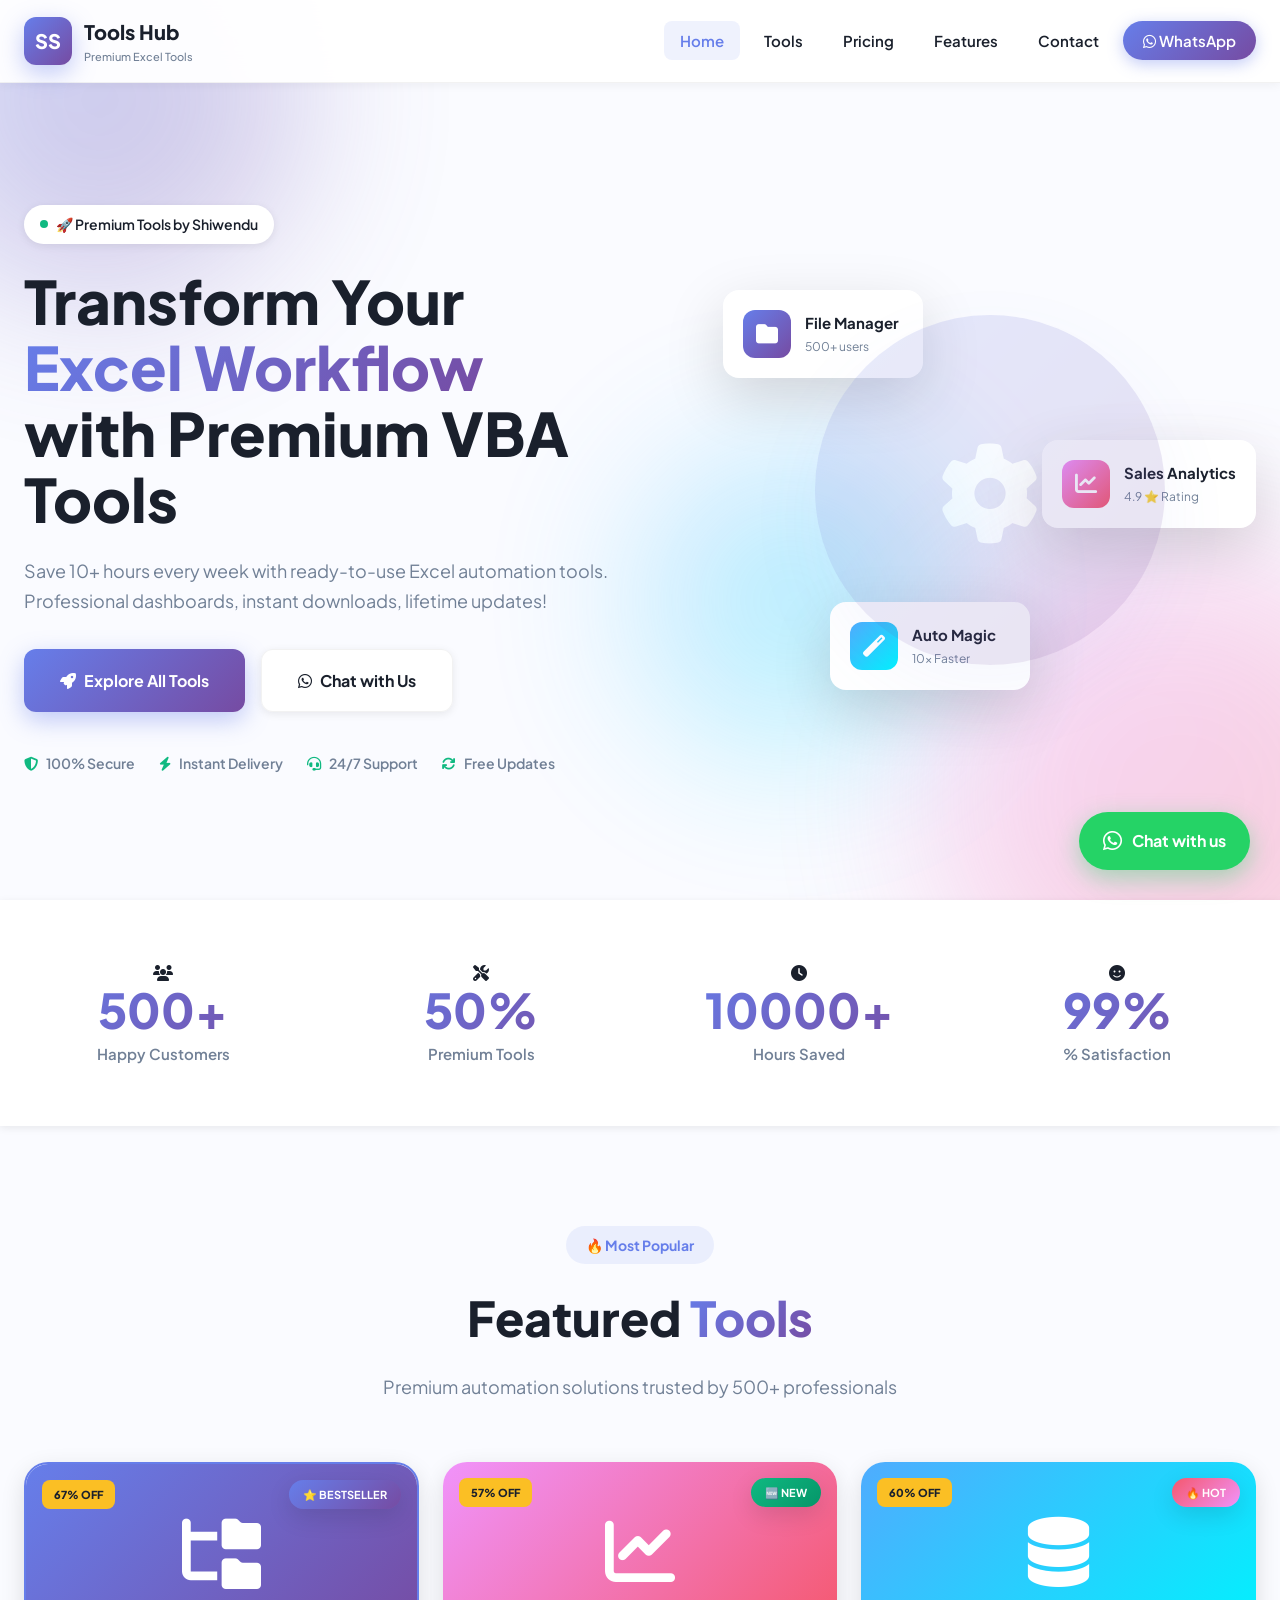
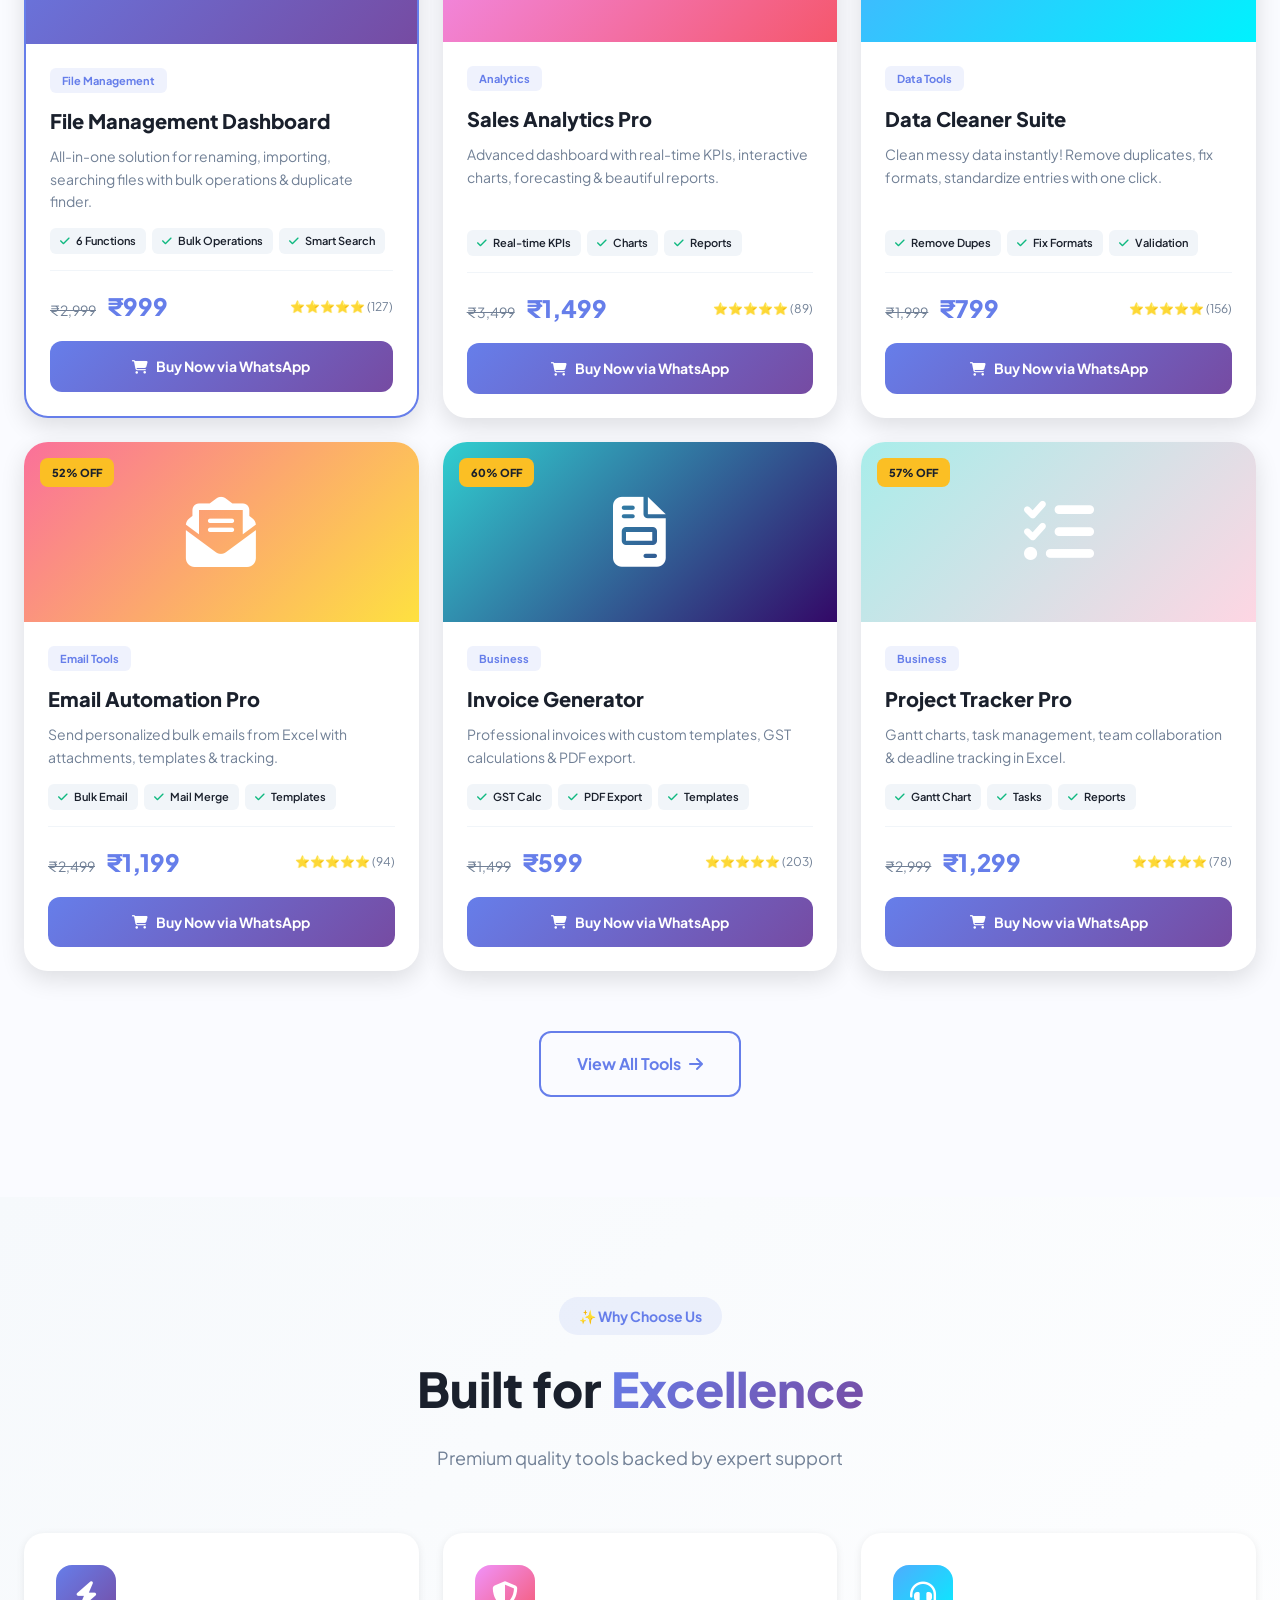
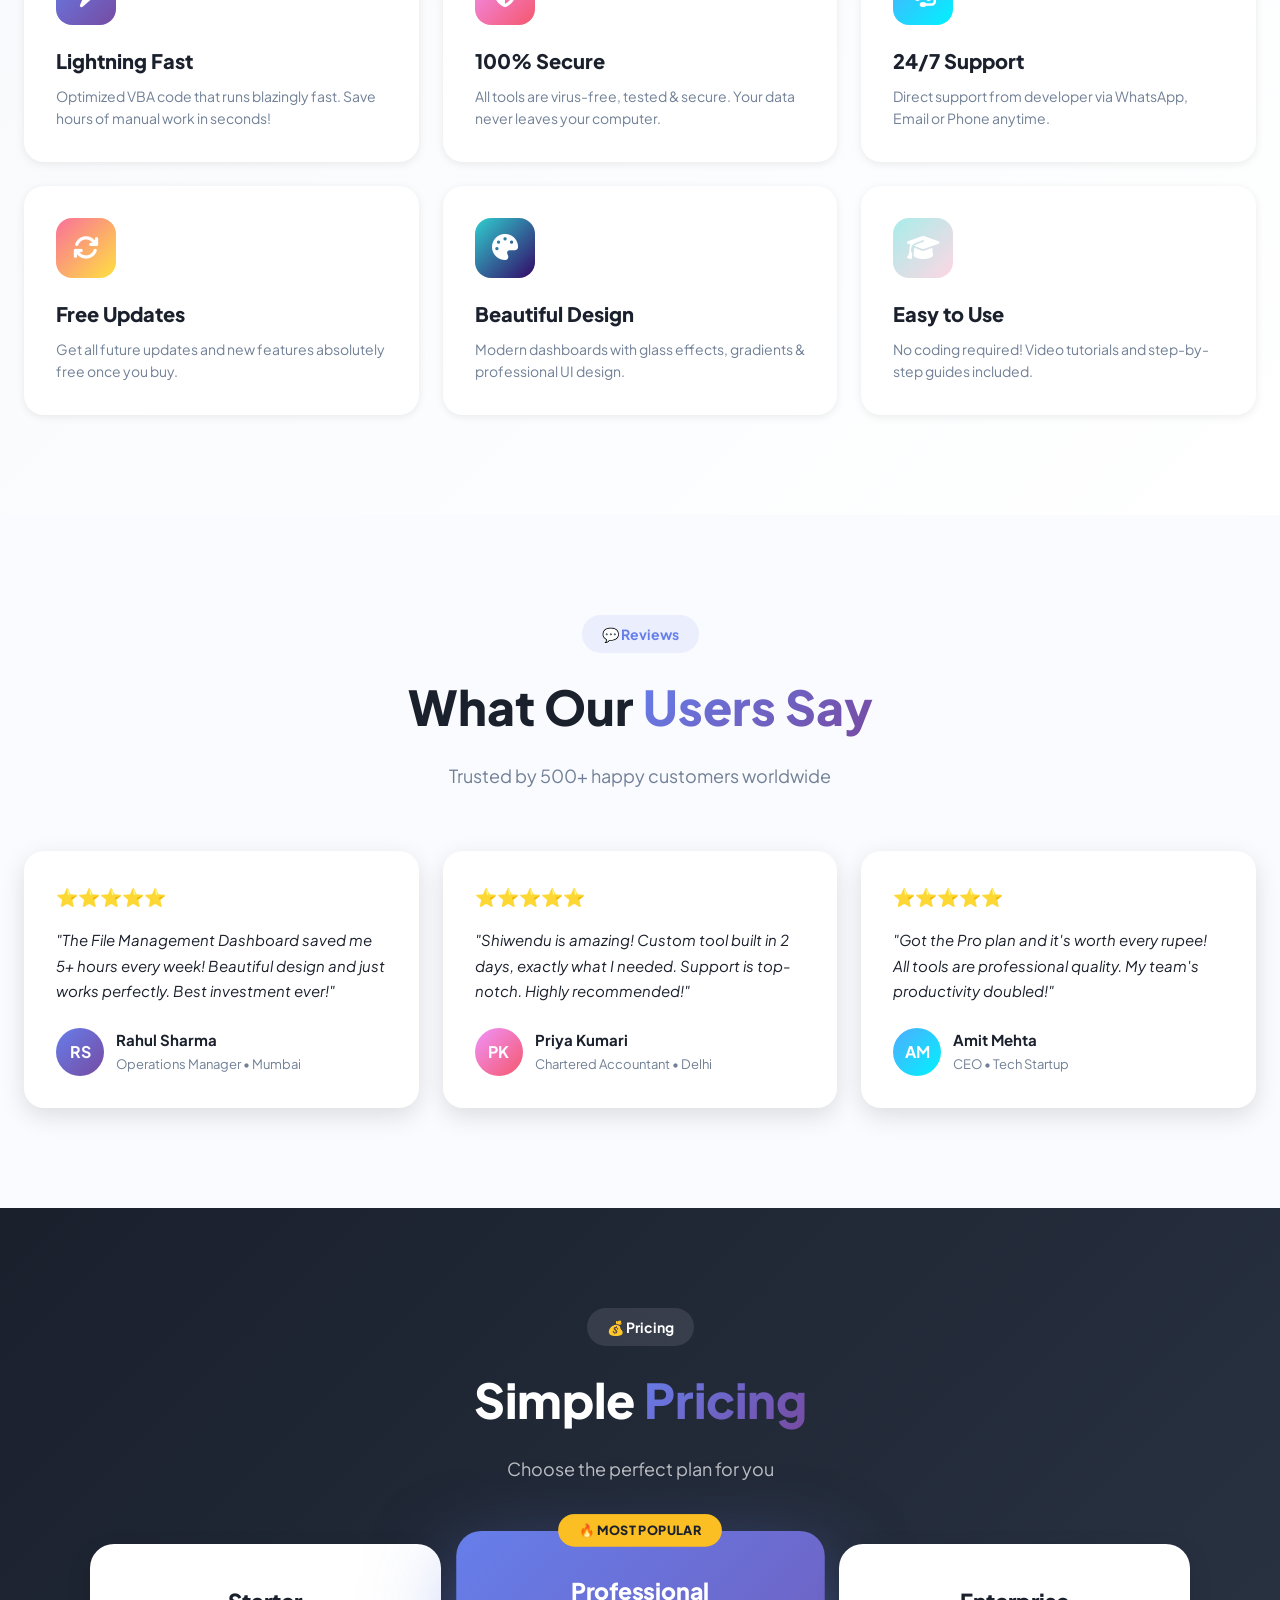
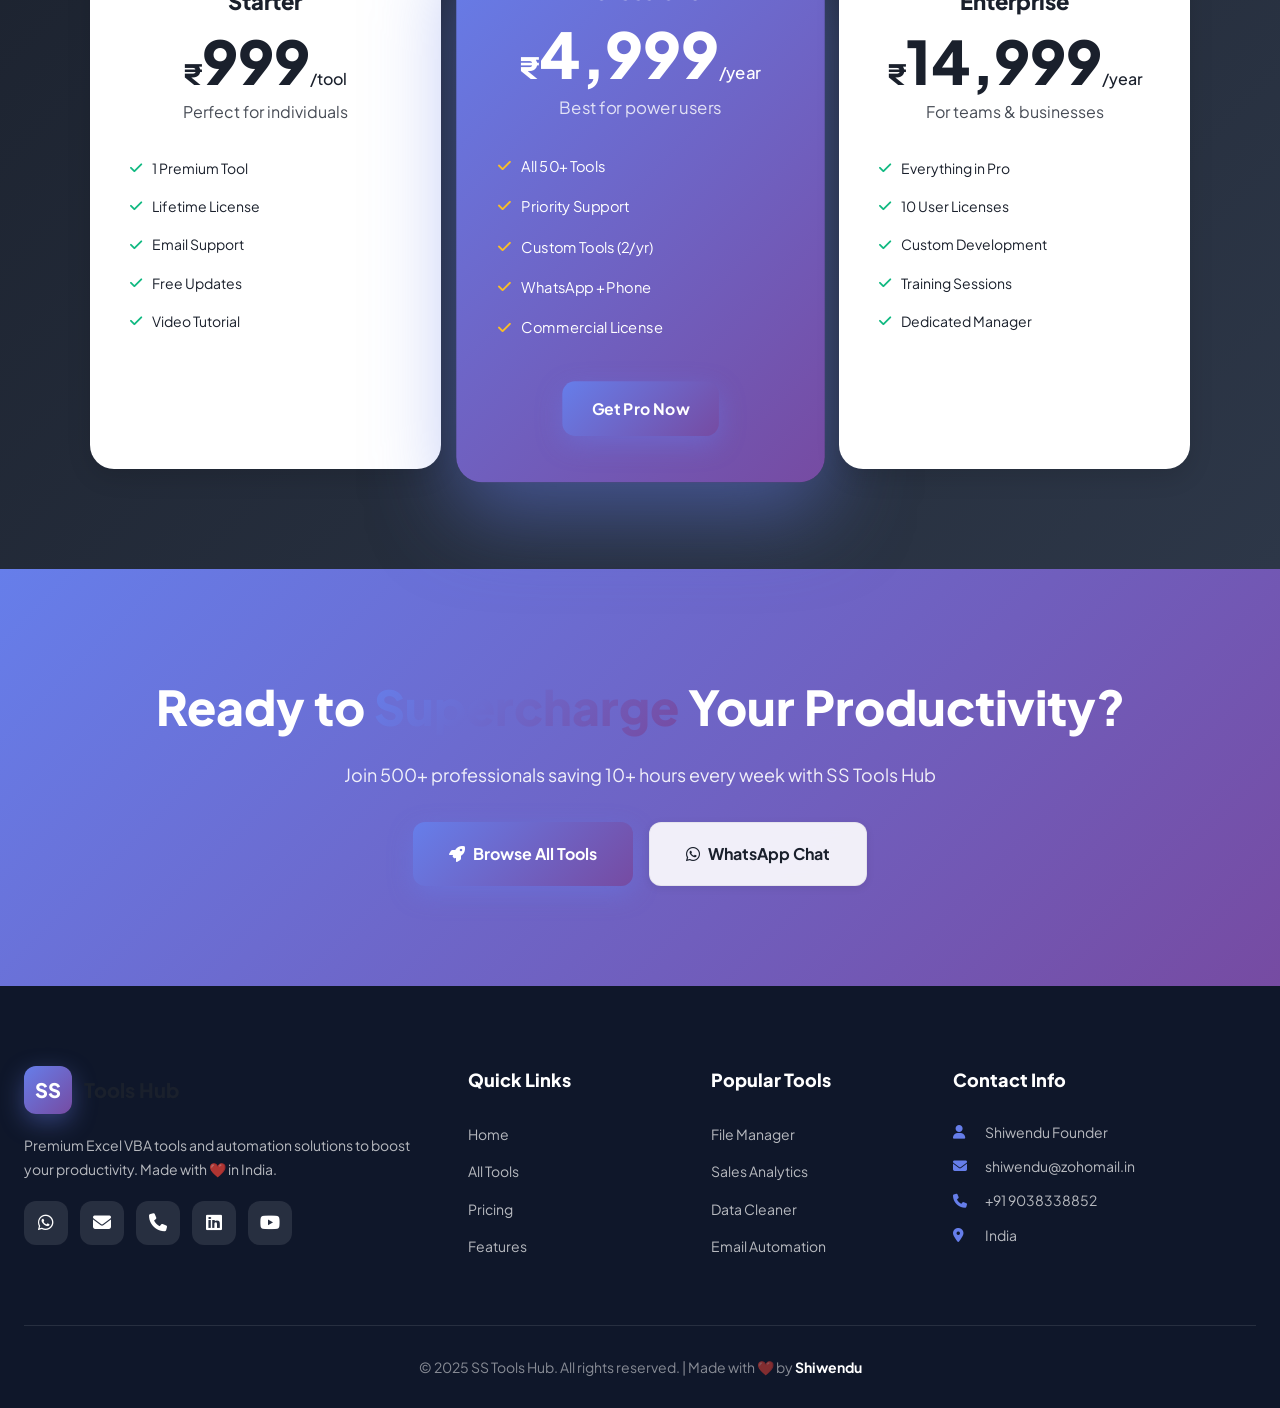
==== index.html @ f22f4c4d "Update index.html" ====
<!DOCTYPE html>
<html lang="en">
<head>
    <meta charset="UTF-8">
    <meta name="viewport" content="width=device-width, initial-scale=1.0">
    <title>SS Tools Hub - Premium Excel VBA Tools & Automation</title>
    <meta name="description" content="Premium Excel VBA tools by Shiwendu. Save hours with one-click automation!">
    <link rel="stylesheet" href="style.css">
    <link href="https://fonts.googleapis.com/css2?family=Plus+Jakarta+Sans:wght@400;500;600;700;800&display=swap" rel="stylesheet">
    <link rel="stylesheet" href="https://cdnjs.cloudflare.com/ajax/libs/font-awesome/6.4.0/css/all.min.css">
</head>
<body>

<div class="bg-animation">
    <div class="bg-shape shape-1"></div>
    <div class="bg-shape shape-2"></div>
    <div class="bg-shape shape-3"></div>
</div>

<nav class="navbar">
    <div class="container nav-container">
        <a href="index.html" class="logo">
            <div class="logo-box"><span>SS</span></div>
            <div class="logo-text">
                <span class="brand">Tools Hub</span>
                <span class="tagline">Premium Excel Tools</span>
            </div>
        </a>
        <ul class="nav-menu" id="navMenu">
            <li><a href="index.html" class="active">Home</a></li>
            <li><a href="tools.html">Tools</a></li>
            <li><a href="#pricing">Pricing</a></li>
            <li><a href="#features">Features</a></li>
            <li><a href="#contact">Contact</a></li>
            <li><a href="https://wa.me/919038338852" class="btn-nav">
                <i class="fab fa-whatsapp"></i> WhatsApp
            </a></li>
        </ul>
        <div class="menu-toggle" onclick="toggleMenu()"><i class="fas fa-bars"></i></div>
    </div>
</nav>

<section class="hero">
    <div class="container">
        <div class="hero-content">
            <div class="hero-badge">
                <span class="pulse"></span>
                <span>🚀 Premium Tools by Shiwendu</span>
            </div>
            <h1 class="hero-title">
                Transform Your <br>
                <span class="gradient-text">Excel Workflow</span> <br>
                with Premium VBA Tools
            </h1>
            <p class="hero-subtitle">
                Save 10+ hours every week with ready-to-use Excel automation tools.<br>
                Professional dashboards, instant downloads, lifetime updates!
            </p>
            <div class="hero-cta">
                <a href="tools.html" class="btn btn-primary btn-large">
                    <i class="fas fa-rocket"></i> Explore All Tools
                </a>
                <a href="https://wa.me/919038338852" class="btn btn-glass btn-large">
                    <i class="fab fa-whatsapp"></i> Chat with Us
                </a>
            </div>
            <div class="hero-trust">
                <div class="trust-item"><i class="fas fa-shield-alt"></i><span>100% Secure</span></div>
                <div class="trust-item"><i class="fas fa-bolt"></i><span>Instant Delivery</span></div>
                <div class="trust-item"><i class="fas fa-headset"></i><span>24/7 Support</span></div>
                <div class="trust-item"><i class="fas fa-sync"></i><span>Free Updates</span></div>
            </div>
        </div>
        <div class="hero-visual">
            <div class="floating-card card-1">
                <div class="card-icon" style="background: linear-gradient(135deg, #667eea, #764ba2);">
                    <i class="fas fa-folder"></i>
                </div>
                <div><h4>File Manager</h4><p>500+ users</p></div>
            </div>
            <div class="floating-card card-2">
                <div class="card-icon" style="background: linear-gradient(135deg, #f093fb, #f5576c);">
                    <i class="fas fa-chart-line"></i>
                </div>
                <div><h4>Sales Analytics</h4><p>4.9 ⭐ Rating</p></div>
            </div>
            <div class="floating-card card-3">
                <div class="card-icon" style="background: linear-gradient(135deg, #4facfe, #00f2fe);">
                    <i class="fas fa-magic"></i>
                </div>
                <div><h4>Auto Magic</h4><p>10x Faster</p></div>
            </div>
            <div class="hero-circle">
                <div class="circle-inner"><i class="fas fa-cog fa-spin"></i></div>
            </div>
        </div>
    </div>
</section>

<section class="stats-bar">
    <div class="container">
        <div class="stats-grid">
            <div class="stat-item">
                <div class="stat-icon"><i class="fas fa-users"></i></div>
                <div class="stat-number" data-target="500">0</div>
                <div class="stat-label">Happy Customers</div>
            </div>
            <div class="stat-item">
                <div class="stat-icon"><i class="fas fa-tools"></i></div>
                <div class="stat-number" data-target="50">0</div>
                <div class="stat-label">Premium Tools</div>
            </div>
            <div class="stat-item">
                <div class="stat-icon"><i class="fas fa-clock"></i></div>
                <div class="stat-number" data-target="10000">0</div>
                <div class="stat-label">Hours Saved</div>
            </div>
            <div class="stat-item">
                <div class="stat-icon"><i class="fas fa-smile"></i></div>
                <div class="stat-number" data-target="99">0</div>
                <div class="stat-label">% Satisfaction</div>
            </div>
        </div>
    </div>
</section>

<section class="section" id="tools">
    <div class="container">
        <div class="section-header">
            <span class="section-badge">🔥 Most Popular</span>
            <h2 class="section-title">Featured <span class="gradient-text">Tools</span></h2>
            <p class="section-subtitle">Premium automation solutions trusted by 500+ professionals</p>
        </div>
        <!-- TOOLS AUTO-LOADED FROM tools-data.js -->
        <div class="tools-grid" id="homeToolsGrid"></div>
        <div class="section-cta">
            <a href="tools.html" class="btn btn-outline btn-large">
                View All Tools <i class="fas fa-arrow-right"></i>
            </a>
        </div>
    </div>
</section>

<section class="section bg-gradient" id="features">
    <div class="container">
        <div class="section-header">
            <span class="section-badge">✨ Why Choose Us</span>
            <h2 class="section-title">Built for <span class="gradient-text">Excellence</span></h2>
            <p class="section-subtitle">Premium quality tools backed by expert support</p>
        </div>
        <div class="features-grid">
            <div class="feature-box">
                <div class="feature-icon" style="background: linear-gradient(135deg, #667eea, #764ba2);">
                    <i class="fas fa-bolt"></i>
                </div>
                <h3>Lightning Fast</h3>
                <p>Optimized VBA code that runs blazingly fast. Save hours of manual work in seconds!</p>
            </div>
            <div class="feature-box">
                <div class="feature-icon" style="background: linear-gradient(135deg, #f093fb, #f5576c);">
                    <i class="fas fa-shield-alt"></i>
                </div>
                <h3>100% Secure</h3>
                <p>All tools are virus-free, tested & secure. Your data never leaves your computer.</p>
            </div>
            <div class="feature-box">
                <div class="feature-icon" style="background: linear-gradient(135deg, #4facfe, #00f2fe);">
                    <i class="fas fa-headset"></i>
                </div>
                <h3>24/7 Support</h3>
                <p>Direct support from developer via WhatsApp, Email or Phone anytime.</p>
            </div>
            <div class="feature-box">
                <div class="feature-icon" style="background: linear-gradient(135deg, #fa709a, #fee140);">
                    <i class="fas fa-sync"></i>
                </div>
                <h3>Free Updates</h3>
                <p>Get all future updates and new features absolutely free once you buy.</p>
            </div>
            <div class="feature-box">
                <div class="feature-icon" style="background: linear-gradient(135deg, #30cfd0, #330867);">
                    <i class="fas fa-palette"></i>
                </div>
                <h3>Beautiful Design</h3>
                <p>Modern dashboards with glass effects, gradients & professional UI design.</p>
            </div>
            <div class="feature-box">
                <div class="feature-icon" style="background: linear-gradient(135deg, #a8edea, #fed6e3);">
                    <i class="fas fa-graduation-cap"></i>
                </div>
                <h3>Easy to Use</h3>
                <p>No coding required! Video tutorials and step-by-step guides included.</p>
            </div>
        </div>
    </div>
</section>

<section class="section">
    <div class="container">
        <div class="section-header">
            <span class="section-badge">💬 Reviews</span>
            <h2 class="section-title">What Our <span class="gradient-text">Users Say</span></h2>
            <p class="section-subtitle">Trusted by 500+ happy customers worldwide</p>
        </div>
        <div class="testimonials-grid">
            <div class="testimonial">
                <div class="testimonial-stars">⭐⭐⭐⭐⭐</div>
                <p class="testimonial-text">"The File Management Dashboard saved me 5+ hours every week! Beautiful design and just works perfectly. Best investment ever!"</p>
                <div class="testimonial-author">
                    <div class="author-avatar" style="background: linear-gradient(135deg, #667eea, #764ba2);">RS</div>
                    <div><h4>Rahul Sharma</h4><p>Operations Manager • Mumbai</p></div>
                </div>
            </div>
            <div class="testimonial">
                <div class="testimonial-stars">⭐⭐⭐⭐⭐</div>
                <p class="testimonial-text">"Shiwendu is amazing! Custom tool built in 2 days, exactly what I needed. Support is top-notch. Highly recommended!"</p>
                <div class="testimonial-author">
                    <div class="author-avatar" style="background: linear-gradient(135deg, #f093fb, #f5576c);">PK</div>
                    <div><h4>Priya Kumari</h4><p>Chartered Accountant • Delhi</p></div>
                </div>
            </div>
            <div class="testimonial">
                <div class="testimonial-stars">⭐⭐⭐⭐⭐</div>
                <p class="testimonial-text">"Got the Pro plan and it's worth every rupee! All tools are professional quality. My team's productivity doubled!"</p>
                <div class="testimonial-author">
                    <div class="author-avatar" style="background: linear-gradient(135deg, #4facfe, #00f2fe);">AM</div>
                    <div><h4>Amit Mehta</h4><p>CEO • Tech Startup</p></div>
                </div>
            </div>
        </div>
    </div>
</section>

<section class="section bg-dark" id="pricing">
    <div class="container">
        <div class="section-header">
            <span class="section-badge light">💰 Pricing</span>
            <h2 class="section-title light">Simple <span class="gradient-text">Pricing</span></h2>
            <p class="section-subtitle light">Choose the perfect plan for you</p>
        </div>
        <div class="pricing-grid">
            <div class="pricing-card">
                <h3>Starter</h3>
                <div class="price"><span>₹</span>999<small>/tool</small></div>
                <p>Perfect for individuals</p>
                <ul>
                    <li><i class="fas fa-check"></i> 1 Premium Tool</li>
                    <li><i class="fas fa-check"></i> Lifetime License</li>
                    <li><i class="fas fa-check"></i> Email Support</li>
                    <li><i class="fas fa-check"></i> Free Updates</li>
                    <li><i class="fas fa-check"></i> Video Tutorial</li>
                </ul>
                <a href="https://wa.me/919038338852?text=I%20want%20Starter%20Plan" class="btn btn-outline-white">Get Started</a>
            </div>
            <div class="pricing-card featured">
                <div class="popular-tag">🔥 MOST POPULAR</div>
                <h3>Professional</h3>
                <div class="price"><span>₹</span>4,999<small>/year</small></div>
                <p>Best for power users</p>
                <ul>
                    <li><i class="fas fa-check"></i> All 50+ Tools</li>
                    <li><i class="fas fa-check"></i> Priority Support</li>
                    <li><i class="fas fa-check"></i> Custom Tools (2/yr)</li>
                    <li><i class="fas fa-check"></i> WhatsApp + Phone</li>
                    <li><i class="fas fa-check"></i> Commercial License</li>
                </ul>
                <a href="https://wa.me/919038338852?text=I%20want%20Pro%20Plan" class="btn btn-primary">Get Pro Now</a>
            </div>
            <div class="pricing-card">
                <h3>Enterprise</h3>
                <div class="price"><span>₹</span>14,999<small>/year</small></div>
                <p>For teams & businesses</p>
                <ul>
                    <li><i class="fas fa-check"></i> Everything in Pro</li>
                    <li><i class="fas fa-check"></i> 10 User Licenses</li>
                    <li><i class="fas fa-check"></i> Custom Development</li>
                    <li><i class="fas fa-check"></i> Training Sessions</li>
                    <li><i class="fas fa-check"></i> Dedicated Manager</li>
                </ul>
                <a href="https://wa.me/919038338852?text=I%20want%20Enterprise%20Plan" class="btn btn-outline-white">Contact Sales</a>
            </div>
        </div>
    </div>
</section>

<section class="cta-section">
    <div class="container">
        <div class="cta-content">
            <h2>Ready to <span class="gradient-text">Supercharge</span> Your Productivity?</h2>
            <p>Join 500+ professionals saving 10+ hours every week with SS Tools Hub</p>
            <div class="cta-buttons">
                <a href="tools.html" class="btn btn-primary btn-large">
                    <i class="fas fa-rocket"></i> Browse All Tools
                </a>
                <a href="https://wa.me/919038338852" class="btn btn-glass btn-large">
                    <i class="fab fa-whatsapp"></i> WhatsApp Chat
                </a>
            </div>
        </div>
    </div>
</section>

<footer class="footer" id="contact">
    <div class="container">
        <div class="footer-grid">
            <div class="footer-col">
                <a href="index.html" class="logo">
                    <div class="logo-box"><span>SS</span></div>
                    <div class="logo-text"><span class="brand">Tools Hub</span></div>
                </a>
                <p class="footer-desc">Premium Excel VBA tools and automation solutions to boost your productivity. Made with ❤️ in India.</p>
                <div class="social-links">
                    <a href="https://wa.me/919038338852"><i class="fab fa-whatsapp"></i></a>
                    <a href="mailto:shiwendu@zohomail.in"><i class="fas fa-envelope"></i></a>
                    <a href="tel:+919038338852"><i class="fas fa-phone"></i></a>
                    <a href="#"><i class="fab fa-linkedin"></i></a>
                    <a href="#"><i class="fab fa-youtube"></i></a>
                </div>
            </div>
            <div class="footer-col">
                <h4>Quick Links</h4>
                <ul>
                    <li><a href="index.html">Home</a></li>
                    <li><a href="tools.html">All Tools</a></li>
                    <li><a href="#pricing">Pricing</a></li>
                    <li><a href="#features">Features</a></li>
                </ul>
            </div>
            <div class="footer-col">
                <h4>Popular Tools</h4>
                <ul>
                    <li><a href="tools.html">File Manager</a></li>
                    <li><a href="tools.html">Sales Analytics</a></li>
                    <li><a href="tools.html">Data Cleaner</a></li>
                    <li><a href="tools.html">Email Automation</a></li>
                </ul>
            </div>
            <div class="footer-col">
                <h4>Contact Info</h4>
                <ul class="contact-info">
                    <li><i class="fas fa-user"></i> Shiwendu Founder</li>
                    <li><i class="fas fa-envelope"></i> <a href="mailto:shiwendu@zohomail.in">shiwendu@zohomail.in</a></li>
                    <li><i class="fas fa-phone"></i> <a href="tel:+919038338852">+91 9038338852</a></li>
                    <li><i class="fas fa-map-marker-alt"></i> India</li>
                </ul>
            </div>
        </div>
        <div class="footer-bottom">
            <p>© 2025 SS Tools Hub. All rights reserved. | Made with ❤️ by <strong>Shiwendu</strong></p>
        </div>
    </div>
</footer>

<a href="https://wa.me/919038338852?text=Hi%20Shiwendu" class="whatsapp-float" target="_blank">
    <i class="fab fa-whatsapp"></i>
    <span class="float-text">Chat with us</span>
</a>

<script src="tools-data.js"></script>
<script>
function toggleMenu() {
    document.getElementById('navMenu').classList.toggle('active');
}

function animateValue(el, start, end, duration) {
    let startTimestamp = null;
    const step = (timestamp) => {
        if (!startTimestamp) startTimestamp = timestamp;
        const progress = Math.min((timestamp - startTimestamp) / duration, 1);
        el.textContent = Math.floor(progress * (end - start) + start) + (end >= 100 ? '+' : '%');
        if (progress < 1) window.requestAnimationFrame(step);
    };
    window.requestAnimationFrame(step);
}

const observer = new IntersectionObserver((entries) => {
    entries.forEach(entry => {
        if (entry.isIntersecting) {
            document.querySelectorAll('.stat-number').forEach(stat => {
                const target = +stat.getAttribute('data-target');
                animateValue(stat, 0, target, 2000);
            });
            observer.unobserve(entry.target);
        }
    });
});

const statsBar = document.querySelector('.stats-bar');
if (statsBar) observer.observe(statsBar);

document.querySelectorAll('a[href^="#"]').forEach(anchor => {
    anchor.addEventListener('click', function (e) {
        const href = this.getAttribute('href');
        if (href !== '#') {
            e.preventDefault();
            const target = document.querySelector(href);
            if (target) target.scrollIntoView({ behavior: 'smooth' });
        }
    });
});

window.addEventListener('scroll', () => {
    const navbar = document.querySelector('.navbar');
    if (window.scrollY > 50) navbar.classList.add('scrolled');
    else navbar.classList.remove('scrolled');
});
</script>

</body>
</html>
---- style.css ----
/* ============================================
   SS TOOLS HUB - COMPLETE STYLESHEET
   ============================================ */

* {
    margin: 0;
    padding: 0;
    box-sizing: border-box;
}

:root {
    --primary: #667eea;
    --primary-dark: #5a67d8;
    --secondary: #764ba2;
    --gradient: linear-gradient(135deg, #667eea 0%, #764ba2 100%);
    --dark: #1a202c;
    --gray: #718096;
    --light: #f7fafc;
    --shadow-sm: 0 2px 8px rgba(0,0,0,0.08);
    --shadow-md: 0 8px 24px rgba(0,0,0,0.12);
    --shadow-lg: 0 20px 60px rgba(0,0,0,0.15);
}

html {
    scroll-behavior: smooth;
}

body {
    font-family: 'Plus Jakarta Sans', -apple-system, BlinkMacSystemFont, sans-serif;
    color: var(--dark);
    background: #fafbff;
    line-height: 1.6;
    overflow-x: hidden;
    padding-top: 80px;
}

.container {
    max-width: 1280px;
    margin: 0 auto;
    padding: 0 24px;
}

a { text-decoration: none; color: inherit; }
ul { list-style: none; }
img { max-width: 100%; display: block; }
button { cursor: pointer; font-family: inherit; border: none; }

/* ============================================
   ANIMATED BACKGROUND
   ============================================ */
.bg-animation {
    position: fixed;
    top: 0; left: 0;
    width: 100%; height: 100%;
    overflow: hidden;
    z-index: -1;
}

.bg-shape {
    position: absolute;
    border-radius: 50%;
    filter: blur(80px);
    opacity: 0.3;
    animation: float 15s infinite ease-in-out;
}

.shape-1 { width: 400px; height: 400px; background: linear-gradient(135deg, #667eea, #764ba2); top: -100px; left: -100px; }
.shape-2 { width: 500px; height: 500px; background: linear-gradient(135deg, #f093fb, #f5576c); bottom: -150px; right: -150px; animation-delay: -5s; }
.shape-3 { width: 300px; height: 300px; background: linear-gradient(135deg, #4facfe, #00f2fe); top: 50%; left: 50%; animation-delay: -10s; }

@keyframes float {
    0%, 100% { transform: translate(0, 0) scale(1); }
    33% { transform: translate(30px, -30px) scale(1.1); }
    66% { transform: translate(-20px, 20px) scale(0.9); }
}

/* ============================================
   NAVIGATION
   ============================================ */
.navbar {
    position: fixed;
    top: 0; left: 0; right: 0;
    background: rgba(255,255,255,0.95);
    backdrop-filter: blur(20px);
    z-index: 1000;
    padding: 16px 0;
    transition: all 0.3s;
    border-bottom: 1px solid rgba(0,0,0,0.05);
    box-shadow: 0 2px 10px rgba(0,0,0,0.05);
}

.navbar.scrolled {
    padding: 12px 0;
    box-shadow: var(--shadow-md);
}

.nav-container {
    display: flex;
    justify-content: space-between;
    align-items: center;
}

.logo {
    display: flex;
    align-items: center;
    gap: 12px;
}

.logo-box {
    width: 48px;
    height: 48px;
    background: var(--gradient);
    border-radius: 12px;
    display: flex;
    align-items: center;
    justify-content: center;
    color: white;
    font-weight: 800;
    font-size: 20px;
    box-shadow: 0 8px 24px rgba(102,126,234,0.4);
}

.logo-text { display: flex; flex-direction: column; }
.brand { font-size: 20px; font-weight: 800; color: var(--dark); }
.tagline { font-size: 11px; color: var(--gray); font-weight: 500; }

.nav-menu {
    display: flex;
    align-items: center;
    gap: 8px;
}

.nav-menu a {
    padding: 10px 16px;
    color: var(--dark);
    font-weight: 600;
    font-size: 15px;
    border-radius: 8px;
    transition: all 0.3s;
}

.nav-menu a:hover, .nav-menu a.active {
    color: var(--primary);
    background: rgba(102,126,234,0.1);
}

.btn-nav {
    background: var(--gradient);
    color: white !important;
    padding: 10px 20px !important;
    border-radius: 100px !important;
    box-shadow: 0 4px 16px rgba(102,126,234,0.4);
}

.btn-nav:hover {
    background: var(--gradient) !important;
    color: white !important;
    transform: translateY(-2px);
    box-shadow: 0 8px 24px rgba(102,126,234,0.5);
}

.menu-toggle {
    display: none;
    font-size: 24px;
    cursor: pointer;
    color: var(--dark);
}

/* ============================================
   BUTTONS
   ============================================ */
.btn {
    display: inline-flex;
    align-items: center;
    gap: 8px;
    padding: 14px 28px;
    border-radius: 12px;
    font-weight: 700;
    font-size: 15px;
    cursor: pointer;
    transition: all 0.3s;
    border: none;
    font-family: inherit;
    text-decoration: none;
}

.btn-large { padding: 18px 36px; font-size: 16px; }

.btn-primary {
    background: var(--gradient);
    color: white;
    box-shadow: 0 8px 24px rgba(102,126,234,0.4);
}

.btn-primary:hover {
    transform: translateY(-3px);
    box-shadow: 0 12px 32px rgba(102,126,234,0.5);
    color: white;
}

.btn-glass {
    background: rgba(255,255,255,0.9);
    color: var(--dark);
    backdrop-filter: blur(10px);
    box-shadow: var(--shadow-sm);
    border: 1px solid rgba(0,0,0,0.05);
}

.btn-glass:hover {
    background: white;
    transform: translateY(-3px);
    box-shadow: var(--shadow-md);
}

.btn-outline {
    background: transparent;
    color: var(--primary);
    border: 2px solid var(--primary);
}

.btn-outline:hover {
    background: var(--primary);
    color: white;
}

.btn-outline-white {
    background: transparent;
    color: white;
    border: 2px solid rgba(255,255,255,0.3);
}

.btn-outline-white:hover {
    background: white;
    color: var(--dark);
}

/* ============================================
   HERO SECTION
   ============================================ */
.hero {
    min-height: calc(100vh - 80px);
    padding: 60px 0;
    display: flex;
    align-items: center;
}

.hero .container {
    display: grid;
    grid-template-columns: 1.2fr 1fr;
    gap: 60px;
    align-items: center;
}

.hero-badge {
    display: inline-flex;
    align-items: center;
    gap: 8px;
    background: white;
    padding: 8px 16px;
    border-radius: 100px;
    box-shadow: var(--shadow-sm);
    font-size: 14px;
    font-weight: 600;
    color: var(--dark);
    margin-bottom: 24px;
}

.pulse {
    width: 8px;
    height: 8px;
    background: #10b981;
    border-radius: 50%;
    animation: pulse 2s infinite;
}

@keyframes pulse {
    0% { box-shadow: 0 0 0 0 rgba(16,185,129,0.7); }
    70% { box-shadow: 0 0 0 10px rgba(16,185,129,0); }
    100% { box-shadow: 0 0 0 0 rgba(16,185,129,0); }
}

.hero-title {
    font-size: 60px;
    font-weight: 800;
    line-height: 1.1;
    color: var(--dark);
    margin-bottom: 24px;
}

.gradient-text {
    background: var(--gradient);
    -webkit-background-clip: text;
    -webkit-text-fill-color: transparent;
    background-clip: text;
}

.hero-subtitle {
    font-size: 18px;
    color: var(--gray);
    margin-bottom: 32px;
    line-height: 1.7;
}

.hero-cta {
    display: flex;
    gap: 16px;
    margin-bottom: 40px;
    flex-wrap: wrap;
}

.hero-trust {
    display: flex;
    gap: 24px;
    flex-wrap: wrap;
}

.trust-item {
    display: flex;
    align-items: center;
    gap: 8px;
    color: var(--gray);
    font-size: 14px;
    font-weight: 600;
}

.trust-item i { color: #10b981; }

/* HERO VISUAL */
.hero-visual {
    position: relative;
    height: 500px;
}

.hero-circle {
    position: absolute;
    top: 50%;
    left: 50%;
    transform: translate(-50%, -50%);
    width: 350px;
    height: 350px;
    background: var(--gradient);
    border-radius: 50%;
    display: flex;
    align-items: center;
    justify-content: center;
    box-shadow: 0 30px 80px rgba(102,126,234,0.4);
    opacity: 0.15;
}

.circle-inner { font-size: 100px; color: white; }

.floating-card {
    position: absolute;
    background: white;
    padding: 20px;
    border-radius: 16px;
    box-shadow: var(--shadow-lg);
    display: flex;
    align-items: center;
    gap: 14px;
    min-width: 200px;
    animation: floatCard 4s infinite ease-in-out;
}

.card-1 { top: 10%; left: 0; }
.card-2 { top: 40%; right: 0; animation-delay: -1.5s; }
.card-3 { bottom: 10%; left: 20%; animation-delay: -3s; }

@keyframes floatCard {
    0%, 100% { transform: translateY(0); }
    50% { transform: translateY(-15px); }
}

.card-icon {
    width: 48px;
    height: 48px;
    border-radius: 12px;
    display: flex;
    align-items: center;
    justify-content: center;
    color: white;
    font-size: 22px;
}

.floating-card h4 { font-size: 15px; color: var(--dark); margin-bottom: 2px; }
.floating-card p { font-size: 12px; color: var(--gray); }

/* ============================================
   STATS BAR
   ============================================ */
.stats-bar {
    background: white;
    padding: 60px 0;
    box-shadow: var(--shadow-sm);
}

.stats-grid {
    display: grid;
    grid-template-columns: repeat(4, 1fr);
    gap: 40px;
}

.stat-item { text-align: center; }

.stat-number {
    font-size: 48px;
    font-weight: 800;
    background: var(--gradient);
    -webkit-background-clip: text;
    -webkit-text-fill-color: transparent;
    line-height: 1;
    margin-bottom: 8px;
}

.stat-label {
    color: var(--gray);
    font-weight: 600;
    font-size: 15px;
}

/* ============================================
   SECTIONS
   ============================================ */
.section { padding: 100px 0; }

.bg-gradient {
    background: linear-gradient(135deg, #f6f9fc 0%, #fff 100%);
}

.bg-dark {
    background: linear-gradient(135deg, #1a202c 0%, #2d3748 100%);
    color: white;
}

.section-header {
    text-align: center;
    margin-bottom: 60px;
}

.section-badge {
    display: inline-block;
    background: rgba(102,126,234,0.1);
    color: var(--primary);
    padding: 8px 20px;
    border-radius: 100px;
    font-size: 14px;
    font-weight: 700;
    margin-bottom: 16px;
}

.section-badge.light {
    background: rgba(255,255,255,0.1);
    color: white;
}

.section-title {
    font-size: 48px;
    font-weight: 800;
    color: var(--dark);
    margin-bottom: 16px;
}

.section-title.light { color: white; }

.section-subtitle {
    font-size: 18px;
    color: var(--gray);
    max-width: 600px;
    margin: 0 auto;
}

.section-subtitle.light { color: rgba(255,255,255,0.7); }

.section-cta { text-align: center; margin-top: 60px; }

/* ============================================
   TOOLS PAGE - HEADER
   ============================================ */
.tools-page-header {
    padding: 60px 0 40px;
    text-align: center;
}

.tools-page-header h1 {
    font-size: 56px;
    font-weight: 800;
    color: var(--dark);
    margin-bottom: 16px;
}

.tools-page-header p {
    font-size: 18px;
    color: var(--gray);
    margin-bottom: 40px;
}

/* SEARCH & FILTERS */
.search-section {
    max-width: 600px;
    margin: 0 auto 40px;
    position: relative;
}

.search-box {
    position: relative;
    width: 100%;
}

.search-box i {
    position: absolute;
    left: 20px;
    top: 50%;
    transform: translateY(-50%);
    color: var(--gray);
    font-size: 18px;
}

.search-box input {
    width: 100%;
    padding: 16px 24px 16px 56px;
    border: 2px solid #e2e8f0;
    border-radius: 16px;
    font-size: 16px;
    font-family: inherit;
    background: white;
    box-shadow: var(--shadow-sm);
    transition: all 0.3s;
}

.search-box input:focus {
    outline: none;
    border-color: var(--primary);
    box-shadow: 0 0 0 4px rgba(102,126,234,0.1);
}

.category-filters {
    display: flex;
    gap: 12px;
    justify-content: center;
    flex-wrap: wrap;
    margin-bottom: 40px;
}

.filter-btn {
    padding: 12px 24px;
    background: white;
    border: 2px solid #e2e8f0;
    border-radius: 100px;
    font-weight: 600;
    color: var(--dark);
    cursor: pointer;
    transition: all 0.3s;
    font-family: inherit;
    font-size: 14px;
    display: inline-flex;
    align-items: center;
    gap: 8px;
}

.filter-btn:hover {
    border-color: var(--primary);
    color: var(--primary);
}

.filter-btn.active {
    background: var(--gradient);
    color: white;
    border-color: transparent;
    box-shadow: 0 4px 16px rgba(102,126,234,0.4);
}

.results-count {
    text-align: center;
    color: var(--gray);
    margin-bottom: 30px;
    font-size: 15px;
}

/* ============================================
   TOOL CARDS
   ============================================ */
.tools-grid {
    display: grid;
    grid-template-columns: repeat(3, 1fr);
    gap: 24px;
}

.tool-card {
    background: white;
    border-radius: 24px;
    overflow: hidden;
    box-shadow: var(--shadow-md);
    transition: all 0.4s;
    position: relative;
    display: flex;
    flex-direction: column;
}

.tool-card:hover {
    transform: translateY(-10px);
    box-shadow: var(--shadow-lg);
}

.tool-card.popular {
    border: 2px solid var(--primary);
}

.tool-ribbon, .tool-badge {
    position: absolute;
    top: 16px;
    right: 16px;
    background: var(--gradient);
    color: white;
    padding: 6px 14px;
    border-radius: 100px;
    font-size: 11px;
    font-weight: 700;
    z-index: 2;
    box-shadow: var(--shadow-md);
}

.ribbon-new, .badge-new { background: linear-gradient(135deg, #10b981, #059669); }
.ribbon-hot, .badge-hot { background: linear-gradient(135deg, #f5576c, #f093fb); }

.discount-badge {
    position: absolute;
    top: 16px;
    left: 16px;
    background: #fbbf24;
    color: var(--dark);
    padding: 6px 12px;
    border-radius: 8px;
    font-size: 11px;
    font-weight: 800;
    z-index: 2;
}

.tool-image {
    height: 180px;
    display: flex;
    align-items: center;
    justify-content: center;
    color: white;
    font-size: 70px;
}

.tool-content {
    padding: 24px;
    flex: 1;
    display: flex;
    flex-direction: column;
}

.tool-category {
    background: rgba(102,126,234,0.1);
    color: var(--primary);
    padding: 4px 12px;
    border-radius: 6px;
    font-size: 11px;
    font-weight: 700;
    display: inline-block;
    margin-bottom: 12px;
    width: fit-content;
}

.tool-name {
    font-size: 20px;
    color: var(--dark);
    margin-bottom: 8px;
    font-weight: 800;
}

.tool-description {
    color: var(--gray);
    font-size: 14px;
    margin-bottom: 16px;
    line-height: 1.6;
    flex: 1;
}

.tool-features {
    display: flex;
    flex-wrap: wrap;
    gap: 6px;
    margin-bottom: 16px;
}

.tool-features span {
    background: #f1f5f9;
    color: var(--dark);
    padding: 4px 10px;
    border-radius: 6px;
    font-size: 11px;
    font-weight: 600;
}

.tool-features i { color: #10b981; margin-right: 4px; }

.tool-bottom {
    display: flex;
    justify-content: space-between;
    align-items: center;
    margin-bottom: 16px;
    padding-top: 16px;
    border-top: 1px solid #f1f5f9;
}

.tool-pricing .price-old, .price-old {
    text-decoration: line-through;
    color: var(--gray);
    font-size: 14px;
    margin-right: 8px;
}

.tool-pricing .price-new, .price-new {
    color: var(--primary);
    font-size: 24px;
    font-weight: 800;
}

.tool-rating { font-size: 12px; color: var(--gray); }

.btn-buy, .btn-view {
    width: 100%;
    background: var(--gradient);
    color: white;
    padding: 14px;
    border-radius: 12px;
    font-weight: 700;
    font-size: 14px;
    display: flex;
    align-items: center;
    justify-content: center;
    gap: 8px;
    transition: all 0.3s;
    text-decoration: none;
    border: none;
    cursor: pointer;
}

.btn-buy:hover, .btn-view:hover {
    transform: translateY(-2px);
    box-shadow: var(--shadow-md);
    color: white;
}

.btn-view {
    background: white;
    color: var(--primary);
    border: 2px solid var(--primary);
}

.btn-view:hover {
    background: var(--gradient);
    color: white;
    border-color: transparent;
}

/* ============================================
   FEATURES GRID
   ============================================ */
.features-grid {
    display: grid;
    grid-template-columns: repeat(3, 1fr);
    gap: 24px;
}

.feature-box {
    background: white;
    padding: 32px;
    border-radius: 20px;
    box-shadow: var(--shadow-sm);
    transition: all 0.3s;
}

.feature-box:hover {
    transform: translateY(-5px);
    box-shadow: var(--shadow-md);
}

.feature-icon {
    width: 60px;
    height: 60px;
    border-radius: 16px;
    display: flex;
    align-items: center;
    justify-content: center;
    color: white;
    font-size: 26px;
    margin-bottom: 20px;
}

.feature-box h3 {
    font-size: 20px;
    color: var(--dark);
    margin-bottom: 8px;
    font-weight: 800;
}

.feature-box p {
    color: var(--gray);
    font-size: 14px;
    line-height: 1.6;
}

/* ============================================
   TESTIMONIALS
   ============================================ */
.testimonials-grid {
    display: grid;
    grid-template-columns: repeat(3, 1fr);
    gap: 24px;
}

.testimonial {
    background: white;
    padding: 32px;
    border-radius: 20px;
    box-shadow: var(--shadow-md);
}

.testimonial-stars { font-size: 18px; margin-bottom: 16px; }

.testimonial-text {
    color: var(--dark);
    font-size: 15px;
    line-height: 1.7;
    margin-bottom: 24px;
    font-style: italic;
}

.testimonial-author {
    display: flex;
    align-items: center;
    gap: 12px;
}

.author-avatar {
    width: 48px;
    height: 48px;
    border-radius: 50%;
    background: var(--gradient);
    color: white;
    display: flex;
    align-items: center;
    justify-content: center;
    font-weight: 700;
    font-size: 16px;
}

.testimonial-author h4 { font-size: 15px; color: var(--dark); margin-bottom: 2px; }
.testimonial-author p { color: var(--gray); font-size: 13px; }

/* ============================================
   PRICING
   ============================================ */
.pricing-grid {
    display: grid;
    grid-template-columns: repeat(3, 1fr);
    gap: 24px;
    max-width: 1100px;
    margin: 0 auto;
}

.pricing-card {
    background: white;
    padding: 40px;
    border-radius: 24px;
    text-align: center;
    box-shadow: var(--shadow-md);
    position: relative;
    color: var(--dark);
    transition: all 0.3s;
}

.pricing-card:hover { transform: translateY(-5px); }

.pricing-card.featured {
    background: var(--gradient);
    color: white;
    transform: scale(1.05);
    box-shadow: 0 30px 80px rgba(102,126,234,0.5);
}

.pricing-card.featured:hover { transform: scale(1.05) translateY(-5px); }

.popular-tag {
    position: absolute;
    top: -16px;
    left: 50%;
    transform: translateX(-50%);
    background: #fbbf24;
    color: var(--dark);
    padding: 6px 20px;
    border-radius: 100px;
    font-size: 12px;
    font-weight: 800;
}

.pricing-card h3 { font-size: 22px; font-weight: 800; margin-bottom: 12px; }

.price {
    font-size: 60px;
    font-weight: 800;
    margin-bottom: 8px;
    line-height: 1;
}

.price span { font-size: 28px; }
.price small { font-size: 16px; font-weight: 500; }

.pricing-card > p { margin-bottom: 24px; opacity: 0.8; }

.pricing-card ul { text-align: left; margin-bottom: 32px; }

.pricing-card ul li {
    padding: 8px 0;
    display: flex;
    align-items: center;
    gap: 10px;
    font-size: 14px;
}

.pricing-card ul li i { color: #10b981; }
.pricing-card.featured ul li i { color: #fbbf24; }

/* ============================================
   CTA SECTION
   ============================================ */
.cta-section {
    background: var(--gradient);
    padding: 100px 0;
    color: white;
    text-align: center;
}

.cta-content h2 {
    font-size: 48px;
    font-weight: 800;
    margin-bottom: 16px;
}

.cta-content p {
    font-size: 18px;
    margin-bottom: 32px;
    opacity: 0.9;
}

.cta-buttons {
    display: flex;
    gap: 16px;
    justify-content: center;
    flex-wrap: wrap;
}

/* ============================================
   FOOTER
   ============================================ */
.footer {
    background: #0f172a;
    color: white;
    padding: 80px 0 30px;
}

.footer-grid {
    display: grid;
    grid-template-columns: 2fr 1fr 1fr 1.5fr;
    gap: 40px;
    margin-bottom: 60px;
}

.footer-col h4 {
    font-size: 18px;
    margin-bottom: 20px;
    font-weight: 800;
    color: white;
}

.footer-desc {
    color: rgba(255,255,255,0.7);
    line-height: 1.7;
    margin: 20px 0;
    font-size: 14px;
}

.social-links {
    display: flex;
    gap: 12px;
}

.social-links a {
    width: 44px;
    height: 44px;
    background: rgba(255,255,255,0.1);
    border-radius: 12px;
    display: flex;
    align-items: center;
    justify-content: center;
    color: white;
    font-size: 18px;
    transition: all 0.3s;
}

.social-links a:hover {
    background: var(--primary);
    transform: translateY(-3px);
}

.footer-col ul li { padding: 6px 0; }

.footer-col ul li a {
    color: rgba(255,255,255,0.7);
    font-size: 14px;
    transition: all 0.3s;
}

.footer-col ul li a:hover {
    color: white;
    padding-left: 8px;
}

.contact-info li {
    display: flex;
    align-items: center;
    gap: 12px;
    color: rgba(255,255,255,0.7);
    font-size: 14px;
}

.contact-info i { width: 20px; color: var(--primary); }

.footer-bottom {
    padding-top: 30px;
    border-top: 1px solid rgba(255,255,255,0.1);
    text-align: center;
    color: rgba(255,255,255,0.5);
    font-size: 14px;
}

.footer-bottom strong { color: white; }

/* ============================================
   WHATSAPP FLOAT
   ============================================ */
.whatsapp-float {
    position: fixed;
    bottom: 30px;
    right: 30px;
    background: #25D366;
    color: white;
    padding: 16px 24px;
    border-radius: 100px;
    box-shadow: 0 8px 24px rgba(37,211,102,0.4);
    display: flex;
    align-items: center;
    gap: 10px;
    z-index: 999;
    font-weight: 700;
    transition: all 0.3s;
    text-decoration: none;
}

.whatsapp-float:hover {
    transform: translateY(-3px);
    box-shadow: 0 12px 32px rgba(37,211,102,0.5);
    color: white;
}

.whatsapp-float i { font-size: 22px; }

/* ============================================
   CUSTOM TOOL SECTION
   ============================================ */
.custom-tool-section {
    background: var(--gradient);
    padding: 80px 40px;
    border-radius: 24px;
    margin-top: 60px;
    text-align: center;
    color: white;
}

.custom-tool-section h2 {
    font-size: 36px;
    font-weight: 800;
    margin-bottom: 16px;
}

.custom-tool-section p {
    font-size: 16px;
    opacity: 0.9;
    margin-bottom: 24px;
}

/* ============================================
   CART BADGE IN NAVIGATION
   ============================================ */
.nav-cart-badge {
    display: inline-flex;
    align-items: center;
    justify-content: center;
    background: linear-gradient(135deg, #ef4444, #dc2626);
    color: white;
    border-radius: 100px;
    padding: 2px 8px;
    font-size: 11px;
    font-weight: 700;
    min-width: 20px;
    margin-left: 4px;
    box-shadow: 0 2px 8px rgba(239,68,68,0.4);
}

/* ============================================
   ADD TO CART BUTTON
   ============================================ */
.tool-actions {
    display: grid;
    grid-template-columns: 1fr 1fr;
    gap: 8px;
}

.btn-add-cart {
    background: white;
    border: 2px solid var(--primary);
    color: var(--primary);
    padding: 12px;
    border-radius: 10px;
    font-weight: 600;
    font-size: 14px;
    cursor: pointer;
    display: flex;
    align-items: center;
    justify-content: center;
    gap: 6px;
    transition: all 0.3s;
}

.btn-add-cart:hover {
    background: var(--gradient);
    color: white;
    border-color: transparent;
    transform: translateY(-2px);
}

.btn-add-cart.in-cart {
    background: #10b981;
    color: white;
    border-color: #10b981;
}

/* ============================================
   CART PAGE
   ============================================ */
.empty-cart {
    text-align: center;
    padding: 80px 20px;
}

.empty-cart-icon { font-size: 100px; margin-bottom: 20px; }
.empty-cart h2 { font-size: 32px; color: var(--dark); margin-bottom: 12px; }
.empty-cart p { color: var(--gray); font-size: 18px; margin-bottom: 30px; }

.cart-layout {
    display: grid;
    grid-template-columns: 1.5fr 1fr;
    gap: 32px;
    align-items: start;
}

.cart-items-section {
    background: white;
    border-radius: 24px;
    padding: 32px;
    box-shadow: var(--shadow-md);
}

.cart-section-header {
    display: flex;
    justify-content: space-between;
    align-items: center;
    margin-bottom: 24px;
    padding-bottom: 20px;
    border-bottom: 2px solid #f1f5f9;
}

.cart-section-header h2 { font-size: 24px; color: var(--dark); }

.btn-clear-cart {
    background: transparent;
    color: #ef4444;
    border: 2px solid #fee2e2;
    padding: 8px 16px;
    border-radius: 8px;
    cursor: pointer;
    font-weight: 600;
    font-size: 13px;
    display: flex;
    align-items: center;
    gap: 6px;
    transition: all 0.3s;
}

.btn-clear-cart:hover {
    background: #fee2e2;
    border-color: #ef4444;
}

.cart-item {
    display: grid;
    grid-template-columns: 120px 1fr auto;
    gap: 20px;
    padding: 20px;
    border-radius: 16px;
    margin-bottom: 16px;
    background: #f8fafc;
    transition: all 0.3s;
}

.cart-item:hover {
    background: white;
    box-shadow: var(--shadow-sm);
}

.cart-item-image {
    width: 120px;
    height: 120px;
    border-radius: 12px;
    display: flex;
    align-items: center;
    justify-content: center;
    color: white;
    font-size: 50px;
}

.cart-item-details h3 { font-size: 18px; color: var(--dark); margin-bottom: 6px; }

.cart-item-category {
    background: rgba(102,126,234,0.1);
    color: var(--primary);
    padding: 4px 10px;
    border-radius: 6px;
    font-size: 11px;
    font-weight: 700;
    display: inline-block;
    margin-bottom: 8px;
}

.cart-item-details p { color: var(--gray); font-size: 14px; margin-bottom: 12px; }

.cart-item-pricing { text-align: right; }

.cart-item-old-price {
    text-decoration: line-through;
    color: var(--gray);
    font-size: 14px;
}

.cart-item-price {
    font-size: 24px;
    font-weight: 800;
    color: var(--primary);
    margin: 4px 0 12px;
}

.btn-remove {
    background: white;
    border: 2px solid #fee2e2;
    color: #ef4444;
    padding: 8px 14px;
    border-radius: 8px;
    cursor: pointer;
    font-weight: 600;
    font-size: 12px;
    display: flex;
    align-items: center;
    gap: 6px;
    transition: all 0.3s;
}

.btn-remove:hover { background: #fee2e2; }

.cart-summary { position: sticky; top: 100px; }

.summary-card {
    background: white;
    border-radius: 24px;
    padding: 32px;
    box-shadow: var(--shadow-md);
}

.summary-card h3 { font-size: 22px; margin-bottom: 24px; color: var(--dark); }

.summary-row {
    display: flex;
    justify-content: space-between;
    padding: 12px 0;
    color: var(--gray);
    font-size: 15px;
}

.summary-row span:last-child { color: var(--dark); font-weight: 600; }

.discount-amount { color: #10b981 !important; }

.total-row {
    border-top: 2px solid #e2e8f0;
    margin-top: 12px;
    padding-top: 20px;
    font-size: 20px;
    font-weight: 800;
}

.total-row span:last-child {
    color: var(--primary) !important;
    font-size: 28px;
}

.btn-checkout {
    width: 100%;
    background: #25D366;
    color: white;
    padding: 18px;
    border: none;
    border-radius: 12px;
    font-weight: 700;
    font-size: 16px;
    cursor: pointer;
    display: flex;
    align-items: center;
    justify-content: center;
    gap: 10px;
    margin-top: 24px;
    transition: all 0.3s;
    box-shadow: 0 8px 24px rgba(37,211,102,0.4);
}

.btn-checkout:hover {
    background: #20b358;
    transform: translateY(-3px);
}

/* ============================================
   NOTIFICATIONS
   ============================================ */
.notification {
    position: fixed;
    top: 100px;
    right: 20px;
    background: white;
    padding: 16px 24px;
    border-radius: 12px;
    box-shadow: 0 10px 40px rgba(0,0,0,0.15);
    display: flex;
    align-items: center;
    gap: 12px;
    z-index: 10001;
    transform: translateX(400px);
    transition: transform 0.3s ease;
    border-left: 4px solid var(--primary);
}

.notification.show { transform: translateX(0); }

.notification-success { border-left-color: #10b981; }
.notification-success i { color: #10b981; font-size: 20px; }

.notification-info { border-left-color: var(--primary); }
.notification-info i { color: var(--primary); font-size: 20px; }

.notification-error { border-left-color: #ef4444; }
.notification-error i { color: #ef4444; font-size: 20px; }

/* ============================================
   RESPONSIVE
   ============================================ */
@media (max-width: 968px) {
    .hero .container {
        grid-template-columns: 1fr;
        gap: 40px;
    }
    
    .hero-title { font-size: 40px; }
    .hero-visual { display: none; }
    
    .tools-grid,
    .features-grid,
    .testimonials-grid,
    .pricing-grid {
        grid-template-columns: 1fr;
    }
    
    .stats-grid {
        grid-template-columns: repeat(2, 1fr);
    }
    
    .footer-grid {
        grid-template-columns: 1fr;
    }
    
    .section-title, .cta-content h2 {
        font-size: 32px;
    }
    
    .nav-menu {
        display: none;
        position: absolute;
        top: 100%;
        left: 0;
        right: 0;
        background: white;
        flex-direction: column;
        padding: 20px;
        box-shadow: var(--shadow-md);
    }
    
    .nav-menu.active { display: flex; }
    .menu-toggle { display: block; }
    
    .pricing-card.featured { transform: scale(1); }
    
    .cart-layout {
        grid-template-columns: 1fr;
    }
    
    .tools-page-header h1 { font-size: 36px; }
}

@media (max-width: 600px) {
    .container { padding: 0 16px; }
    .hero-title { font-size: 32px; }
    .section-title { font-size: 28px; }
    .tools-page-header h1 { font-size: 28px; }
    .btn-large { padding: 14px 24px; font-size: 14px; }
}
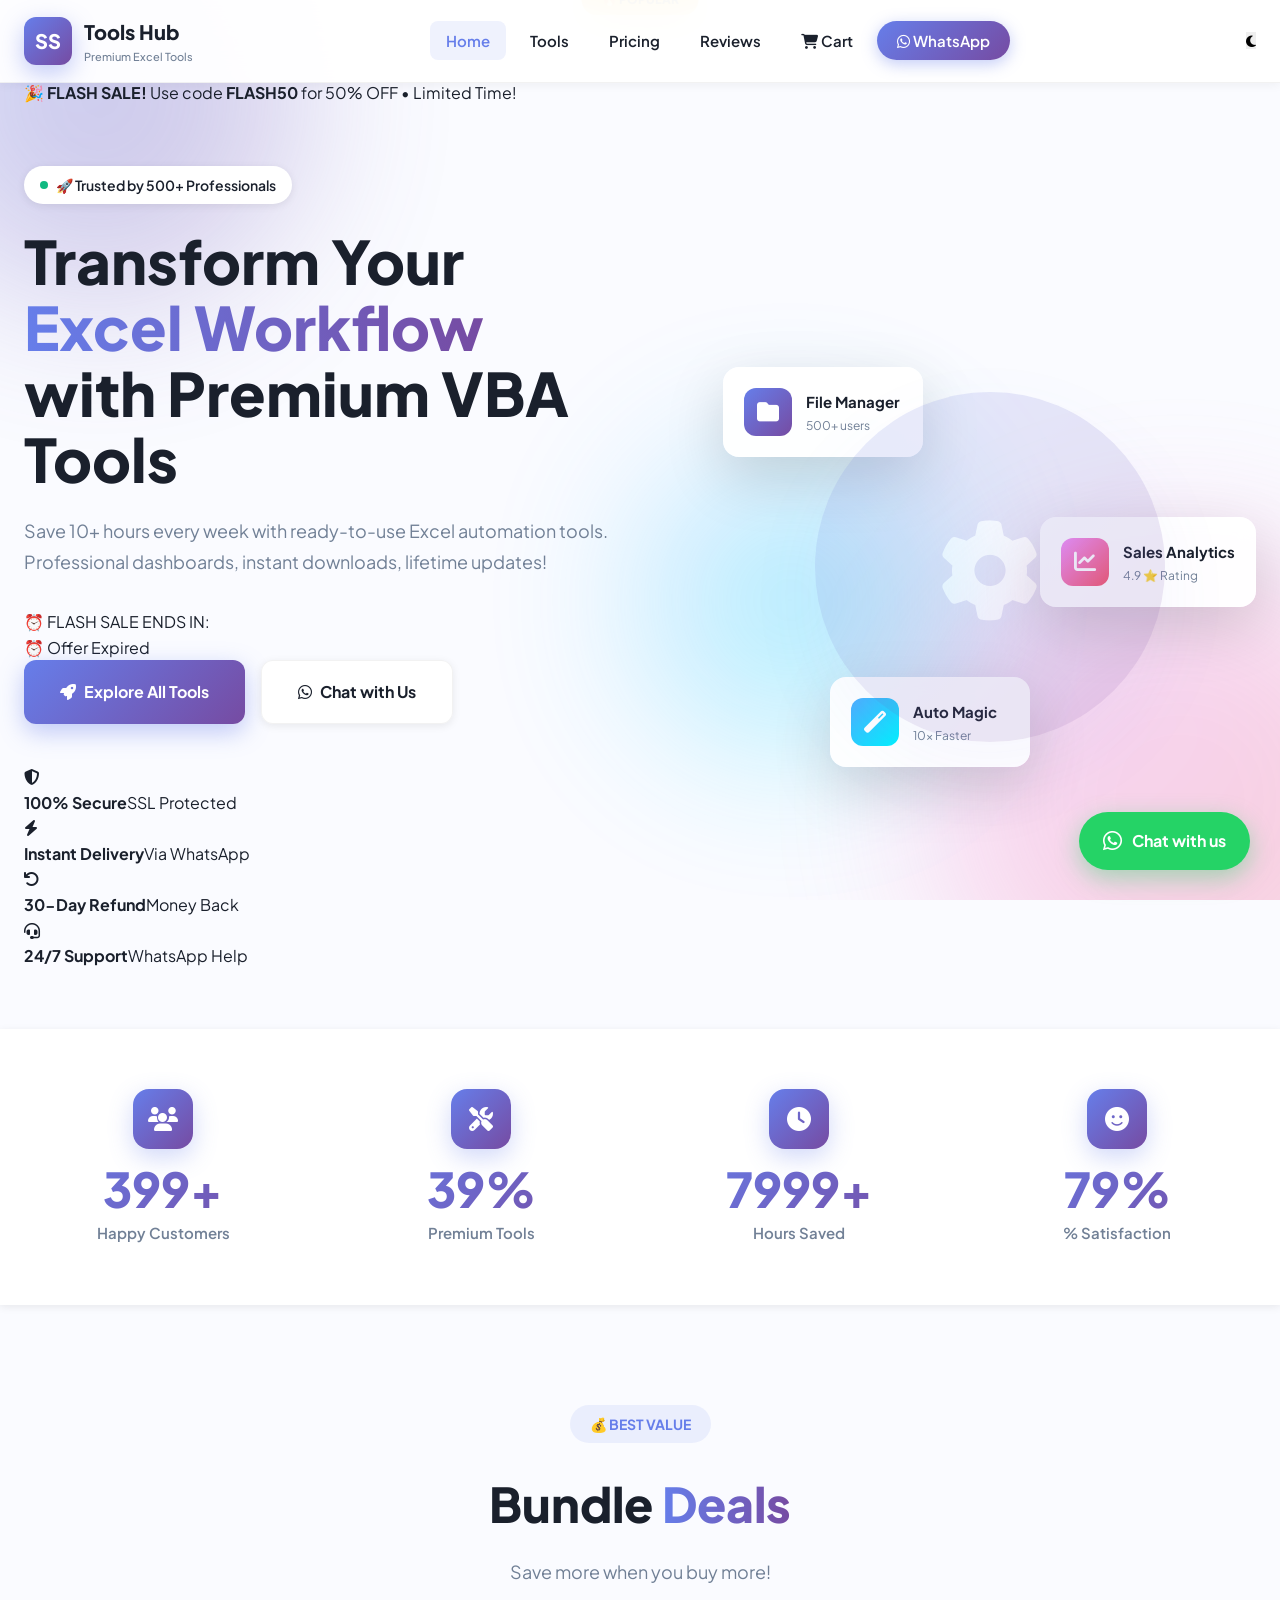
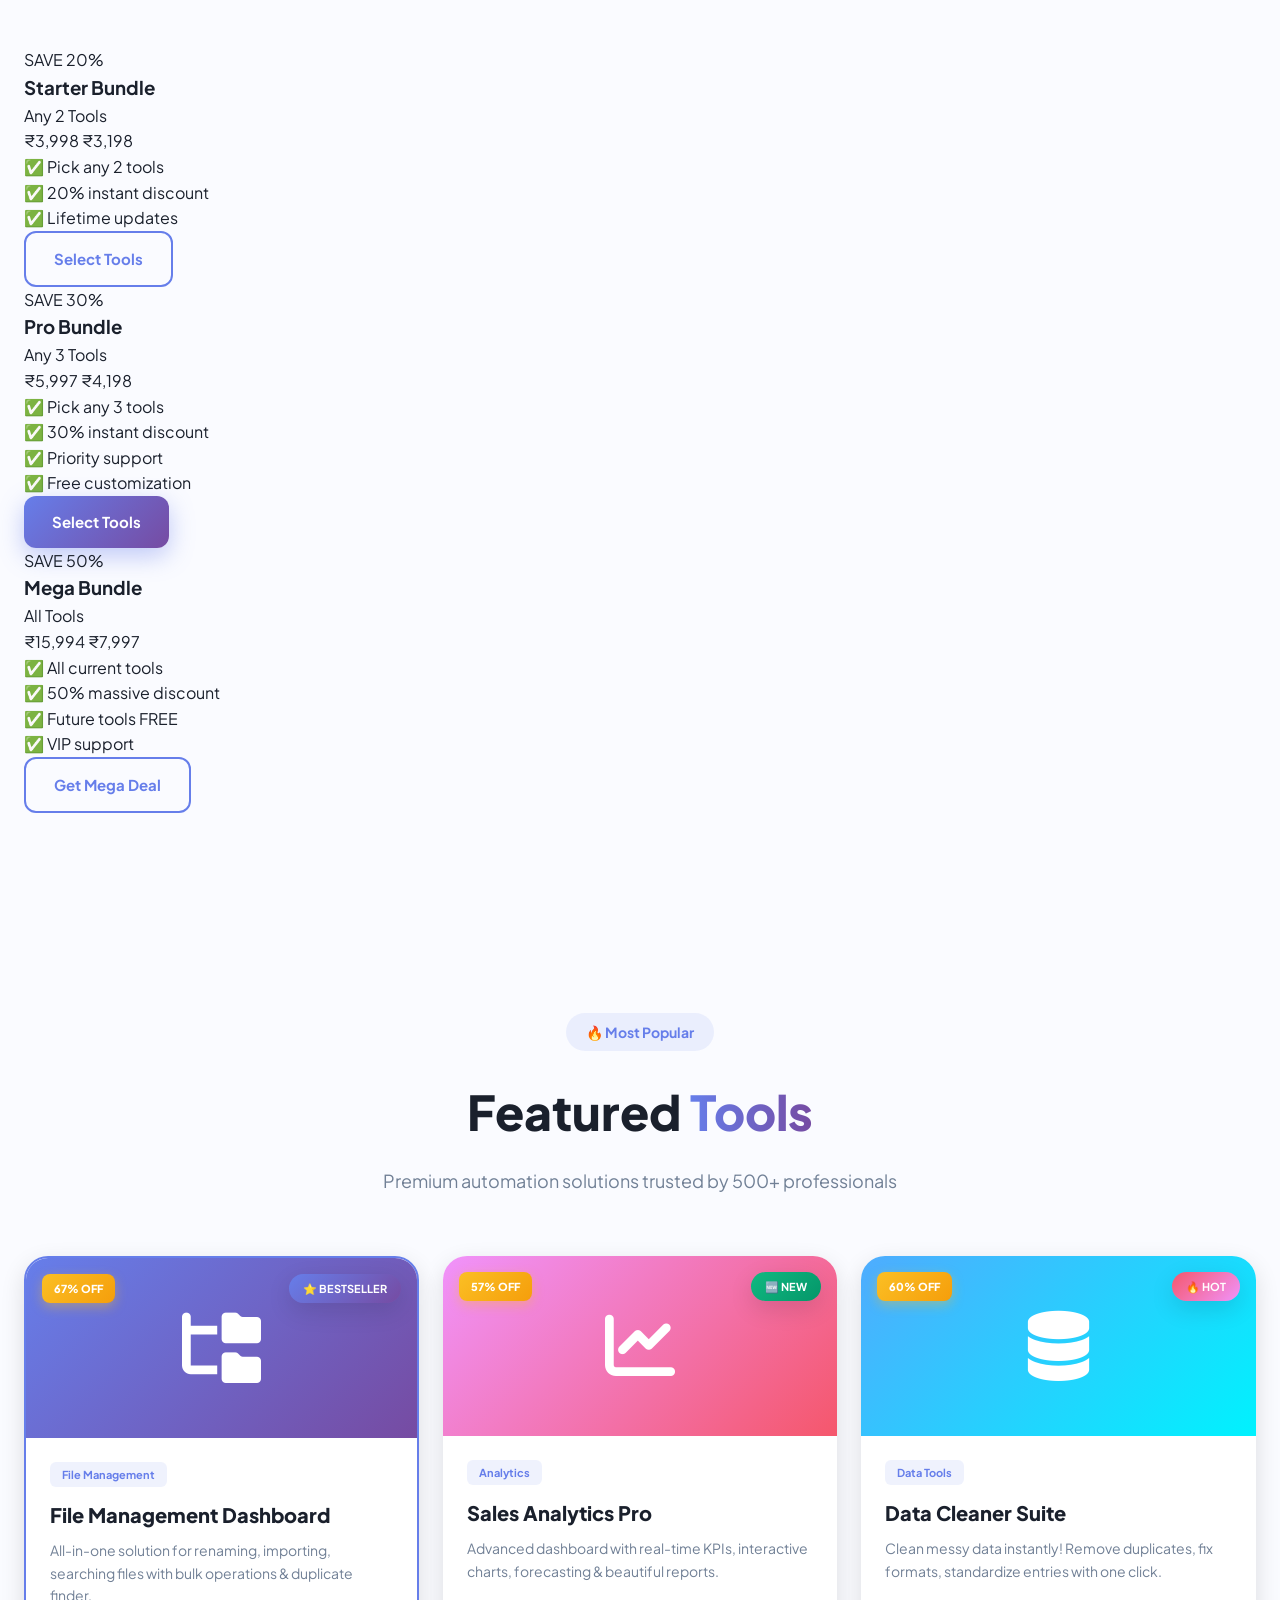
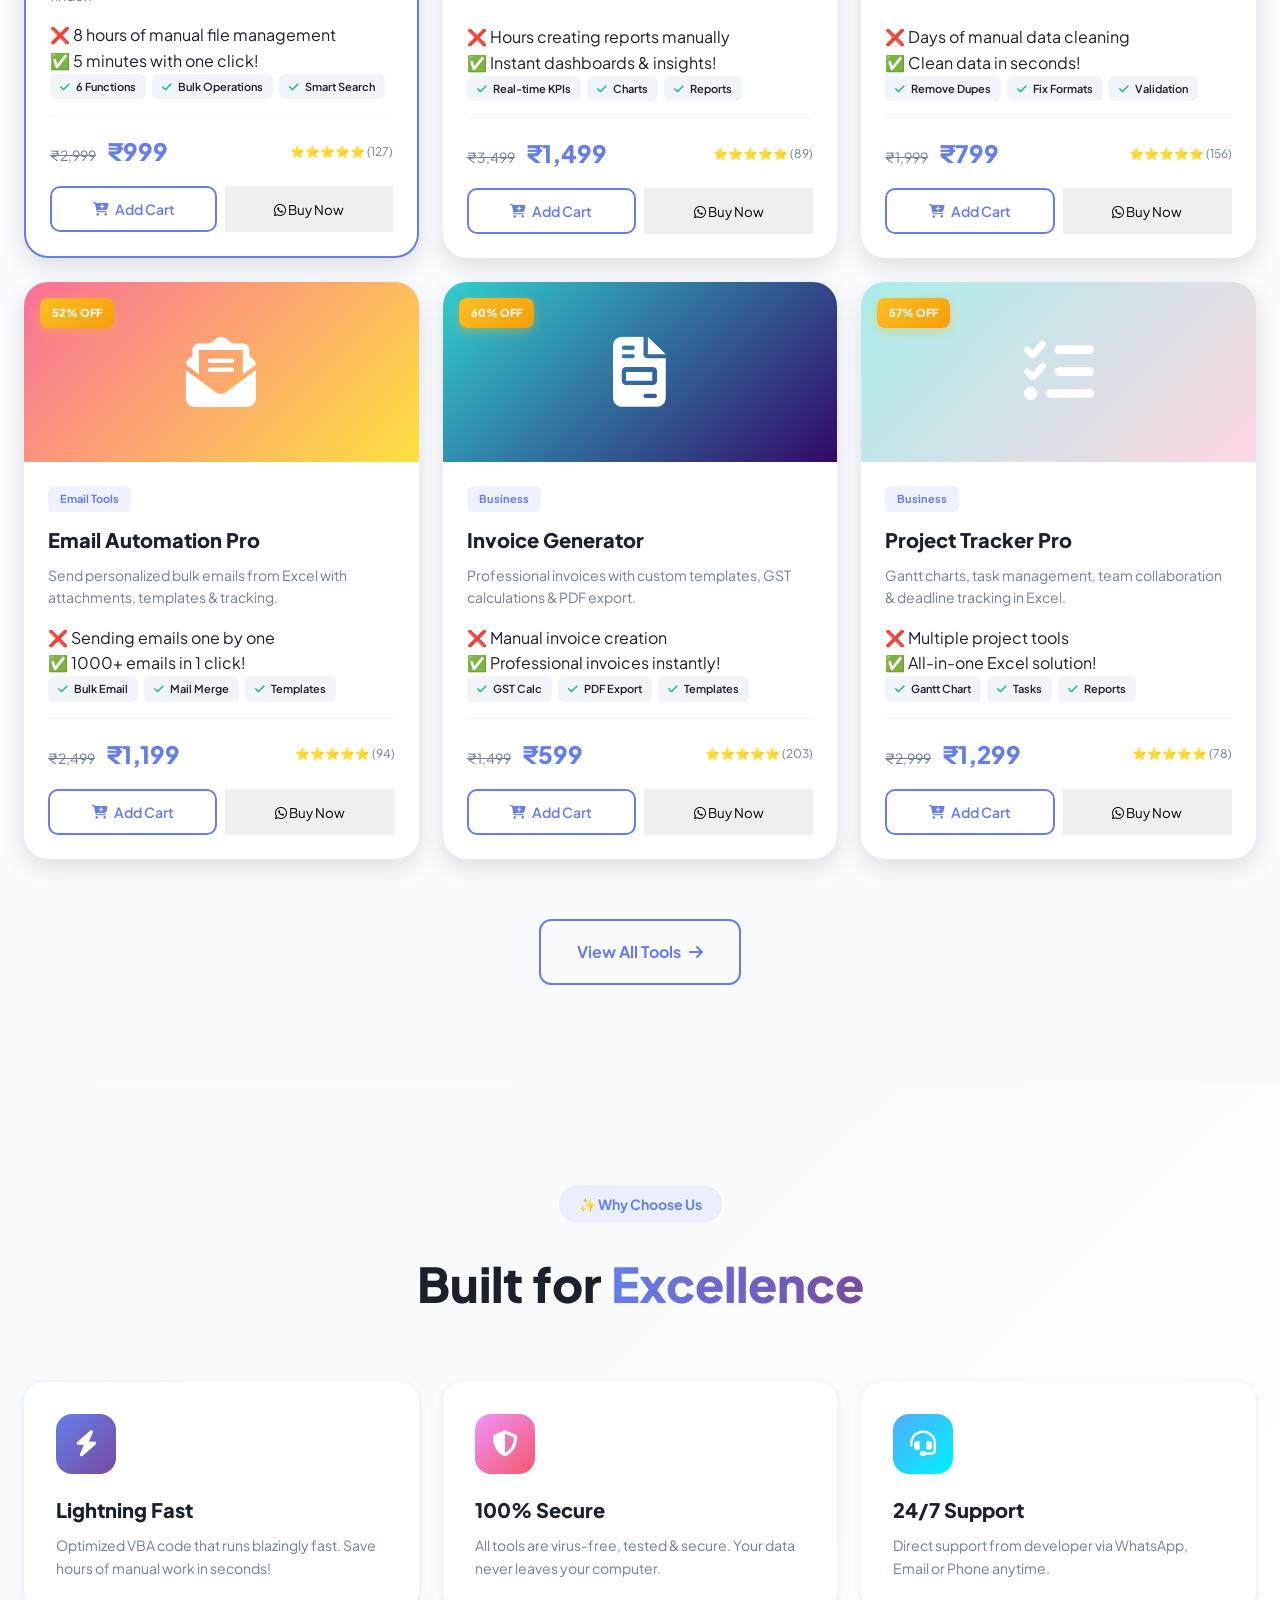
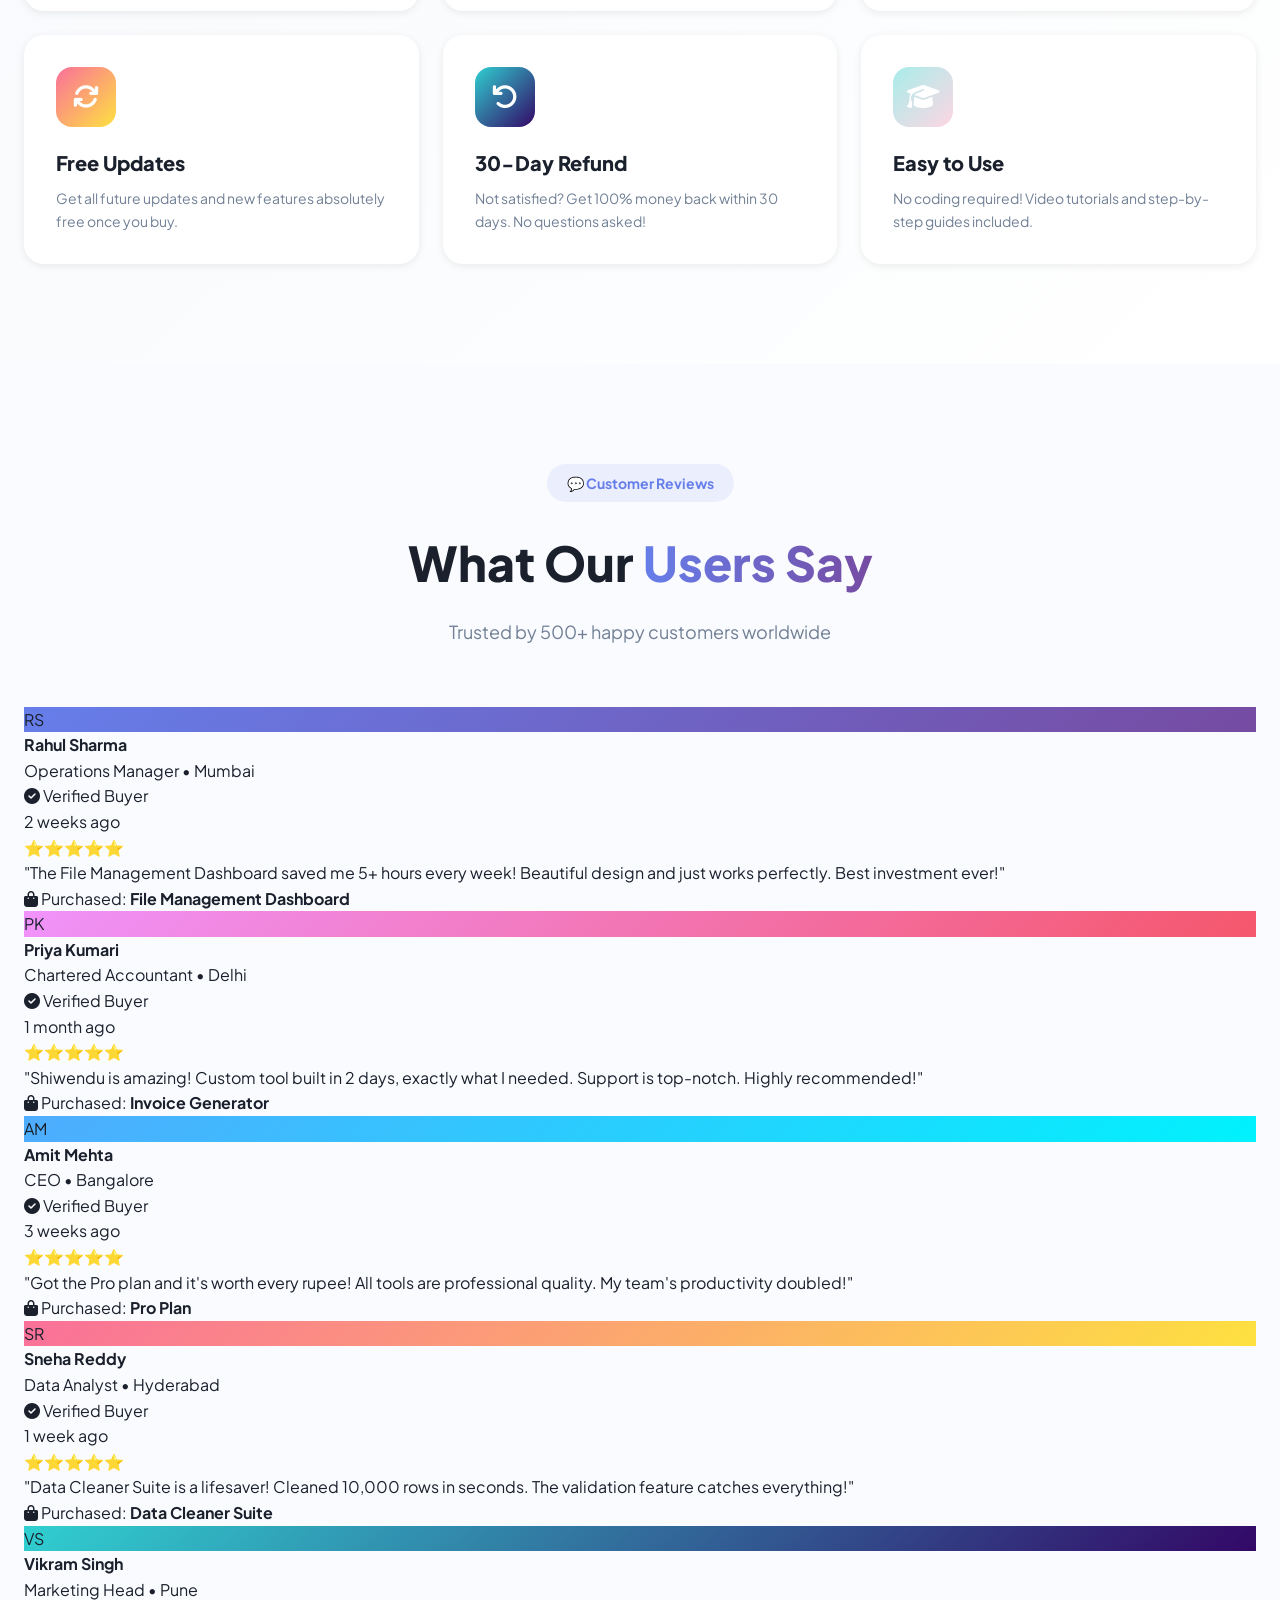
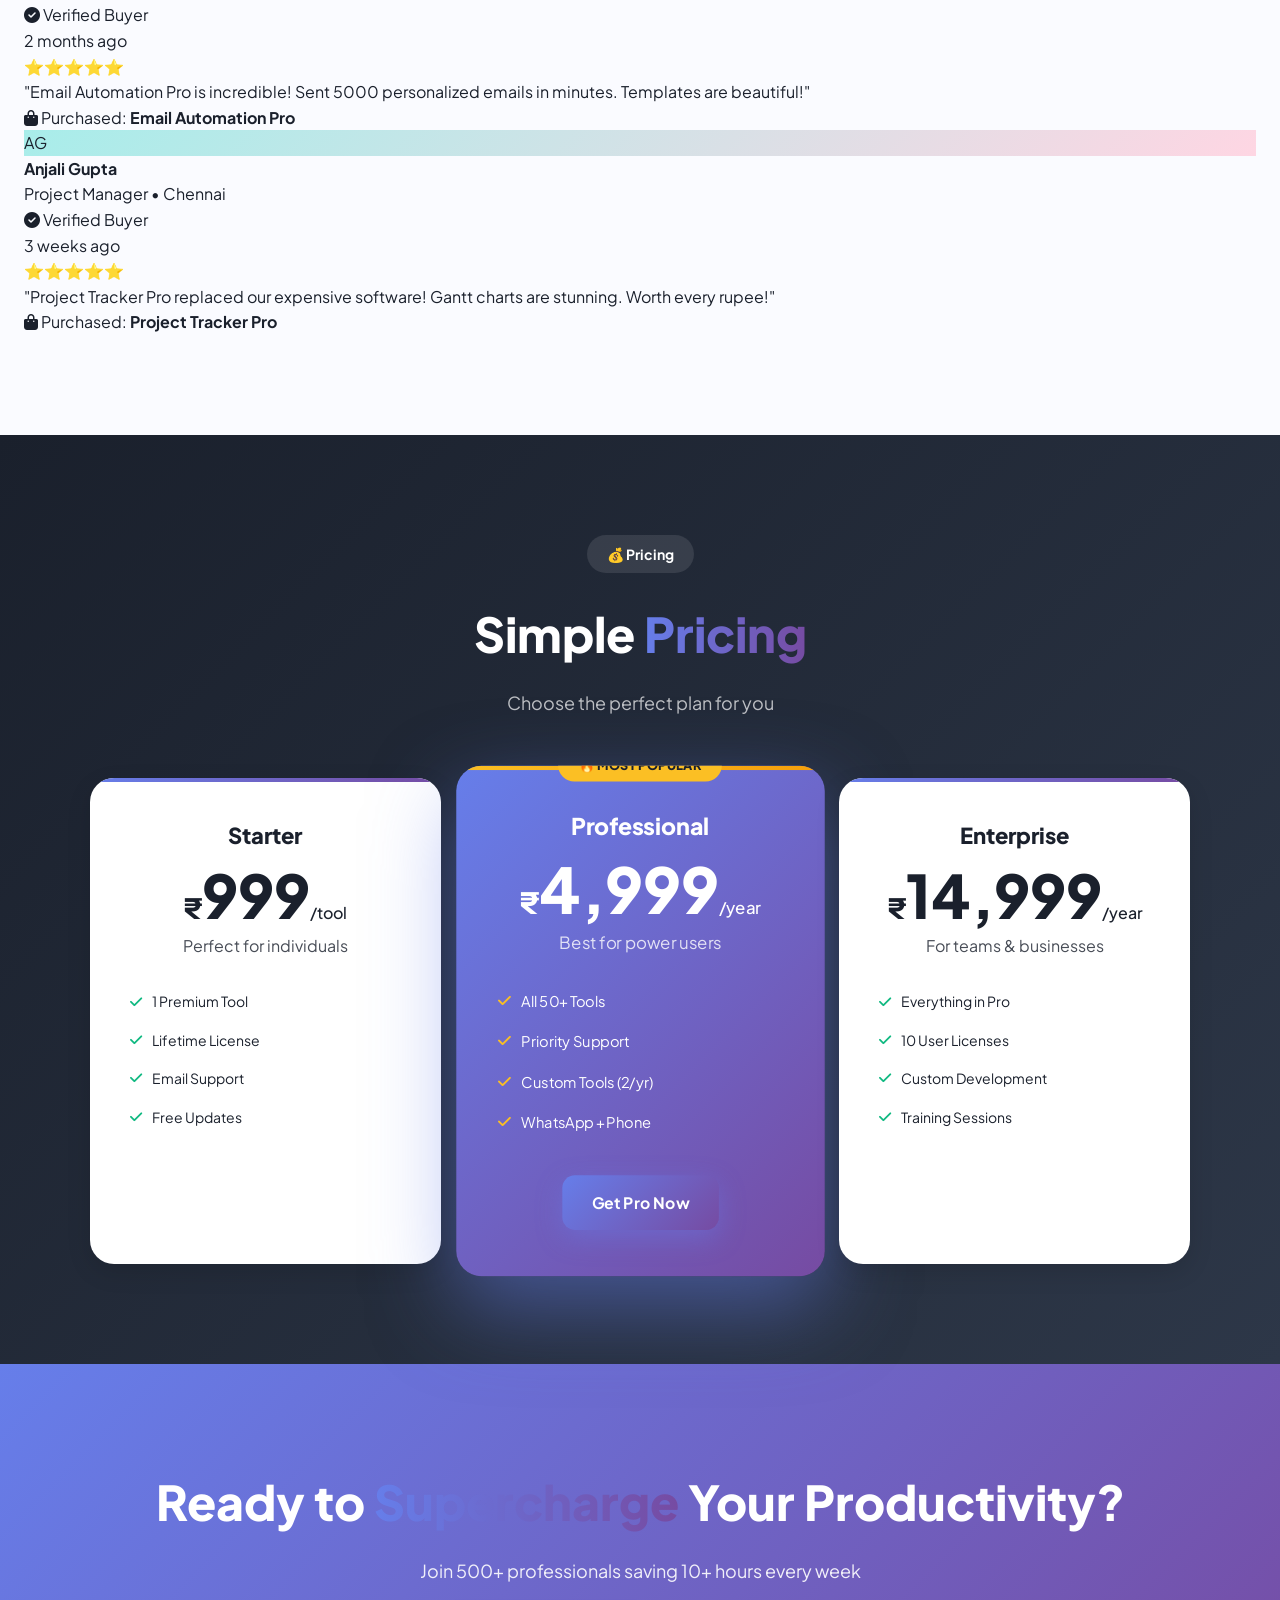
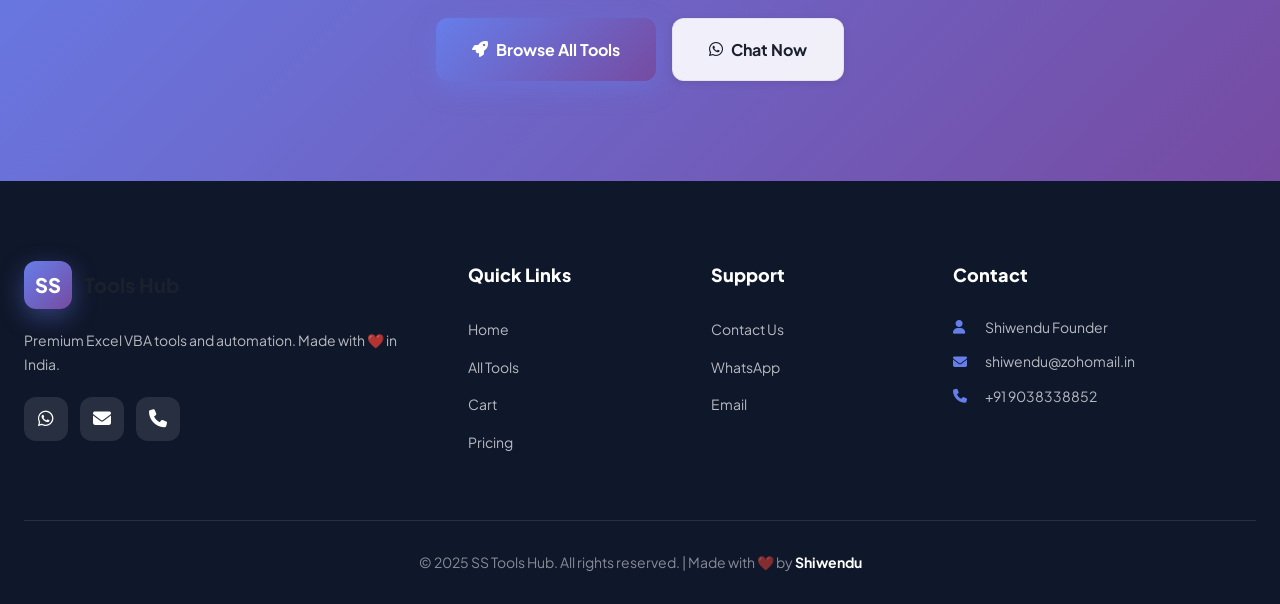
==== commit 5f86eb10: "Update index.html" ====
--- a/index.html
+++ b/index.html
@@ -3,8 +3,19 @@
 <head>
     <meta charset="UTF-8">
     <meta name="viewport" content="width=device-width, initial-scale=1.0">
-    <title>SS Tools Hub - Premium Excel VBA Tools & Automation</title>
-    <meta name="description" content="Premium Excel VBA tools by Shiwendu. Save hours with one-click automation!">
+    <title>SS Tools Hub - Premium Excel VBA Tools | Save 10+ Hours/Week</title>
+    <meta name="description" content="Premium Excel VBA tools by Shiwendu. Save hours with one-click automation! 500+ happy customers. 100% money back guarantee.">
+    
+    <!-- Google Analytics -->
+    <!-- Replace G-XXXXXXXXXX with your tracking ID -->
+    <script async src="https://www.googletagmanager.com/gtag/js?id=G-XXXXXXXXXX"></script>
+    <script>
+      window.dataLayer = window.dataLayer || [];
+      function gtag(){dataLayer.push(arguments);}
+      gtag('js', new Date());
+      gtag('config', 'G-XXXXXXXXXX');
+    </script>
+    
     <link rel="stylesheet" href="style.css">
     <link href="https://fonts.googleapis.com/css2?family=Plus+Jakarta+Sans:wght@400;500;600;700;800&display=swap" rel="stylesheet">
     <link rel="stylesheet" href="https://cdnjs.cloudflare.com/ajax/libs/font-awesome/6.4.0/css/all.min.css">
@@ -17,6 +28,14 @@
     <div class="bg-shape shape-3"></div>
 </div>
 
+<!-- TOP OFFER BAR -->
+<div class="top-offer-bar">
+    <div class="container">
+        <span>🎉 <strong>FLASH SALE!</strong> Use code <strong>FLASH50</strong> for 50% OFF • Limited Time!</span>
+    </div>
+</div>
+
+<!-- NAVIGATION -->
 <nav class="navbar">
     <div class="container nav-container">
         <a href="index.html" class="logo">
@@ -30,22 +49,29 @@
             <li><a href="index.html" class="active">Home</a></li>
             <li><a href="tools.html">Tools</a></li>
             <li><a href="#pricing">Pricing</a></li>
-            <li><a href="#features">Features</a></li>
-            <li><a href="#contact">Contact</a></li>
+            <li><a href="#reviews">Reviews</a></li>
+            <li><a href="cart.html" class="nav-cart-link">
+                <i class="fas fa-shopping-cart"></i> Cart 
+                <span class="nav-cart-badge">0</span>
+            </a></li>
             <li><a href="https://wa.me/919038338852" class="btn-nav">
                 <i class="fab fa-whatsapp"></i> WhatsApp
             </a></li>
         </ul>
+        <button class="dark-mode-toggle" onclick="toggleDarkMode()" title="Toggle Dark Mode">
+            <i class="fas fa-moon"></i>
+        </button>
         <div class="menu-toggle" onclick="toggleMenu()"><i class="fas fa-bars"></i></div>
     </div>
 </nav>
 
+<!-- HERO SECTION -->
 <section class="hero">
     <div class="container">
         <div class="hero-content">
             <div class="hero-badge">
                 <span class="pulse"></span>
-                <span>🚀 Premium Tools by Shiwendu</span>
+                <span>🚀 Trusted by 500+ Professionals</span>
             </div>
             <h1 class="hero-title">
                 Transform Your <br>
@@ -56,6 +82,13 @@
                 Save 10+ hours every week with ready-to-use Excel automation tools.<br>
                 Professional dashboards, instant downloads, lifetime updates!
             </p>
+            
+            <!-- COUNTDOWN TIMER -->
+            <div class="countdown-section">
+                <p class="countdown-label">⏰ FLASH SALE ENDS IN:</p>
+                <div id="countdown" class="countdown-timer"></div>
+            </div>
+            
             <div class="hero-cta">
                 <a href="tools.html" class="btn btn-primary btn-large">
                     <i class="fas fa-rocket"></i> Explore All Tools
@@ -64,11 +97,25 @@
                     <i class="fab fa-whatsapp"></i> Chat with Us
                 </a>
             </div>
-            <div class="hero-trust">
-                <div class="trust-item"><i class="fas fa-shield-alt"></i><span>100% Secure</span></div>
-                <div class="trust-item"><i class="fas fa-bolt"></i><span>Instant Delivery</span></div>
-                <div class="trust-item"><i class="fas fa-headset"></i><span>24/7 Support</span></div>
-                <div class="trust-item"><i class="fas fa-sync"></i><span>Free Updates</span></div>
+            
+            <!-- TRUST INDICATORS -->
+            <div class="trust-indicators-grid">
+                <div class="trust-item-enhanced">
+                    <i class="fas fa-shield-alt"></i>
+                    <div><strong>100% Secure</strong><span>SSL Protected</span></div>
+                </div>
+                <div class="trust-item-enhanced">
+                    <i class="fas fa-bolt"></i>
+                    <div><strong>Instant Delivery</strong><span>Via WhatsApp</span></div>
+                </div>
+                <div class="trust-item-enhanced">
+                    <i class="fas fa-undo"></i>
+                    <div><strong>30-Day Refund</strong><span>Money Back</span></div>
+                </div>
+                <div class="trust-item-enhanced">
+                    <i class="fas fa-headset"></i>
+                    <div><strong>24/7 Support</strong><span>WhatsApp Help</span></div>
+                </div>
             </div>
         </div>
         <div class="hero-visual">
@@ -97,6 +144,7 @@
     </div>
 </section>
 
+<!-- STATS BAR -->
 <section class="stats-bar">
     <div class="container">
         <div class="stats-grid">
@@ -124,6 +172,70 @@
     </div>
 </section>
 
+<!-- BUNDLE DEALS -->
+<section class="section bundle-section">
+    <div class="container">
+        <div class="section-header">
+            <span class="section-badge">💰 BEST VALUE</span>
+            <h2 class="section-title">Bundle <span class="gradient-text">Deals</span></h2>
+            <p class="section-subtitle">Save more when you buy more!</p>
+        </div>
+        <div class="bundles-grid">
+            <div class="bundle-card">
+                <div class="bundle-discount">SAVE 20%</div>
+                <h3>Starter Bundle</h3>
+                <p>Any 2 Tools</p>
+                <div class="bundle-price">
+                    <span class="bundle-old">₹3,998</span>
+                    <span class="bundle-new">₹3,198</span>
+                </div>
+                <ul>
+                    <li>✅ Pick any 2 tools</li>
+                    <li>✅ 20% instant discount</li>
+                    <li>✅ Lifetime updates</li>
+                </ul>
+                <a href="tools.html" class="btn btn-outline">Select Tools</a>
+            </div>
+            
+            <div class="bundle-card featured">
+                <div class="bundle-discount">SAVE 30%</div>
+                <div class="popular-tag">🔥 POPULAR</div>
+                <h3>Pro Bundle</h3>
+                <p>Any 3 Tools</p>
+                <div class="bundle-price">
+                    <span class="bundle-old">₹5,997</span>
+                    <span class="bundle-new">₹4,198</span>
+                </div>
+                <ul>
+                    <li>✅ Pick any 3 tools</li>
+                    <li>✅ 30% instant discount</li>
+                    <li>✅ Priority support</li>
+                    <li>✅ Free customization</li>
+                </ul>
+                <a href="tools.html" class="btn btn-primary">Select Tools</a>
+            </div>
+            
+            <div class="bundle-card">
+                <div class="bundle-discount">SAVE 50%</div>
+                <h3>Mega Bundle</h3>
+                <p>All Tools</p>
+                <div class="bundle-price">
+                    <span class="bundle-old">₹15,994</span>
+                    <span class="bundle-new">₹7,997</span>
+                </div>
+                <ul>
+                    <li>✅ All current tools</li>
+                    <li>✅ 50% massive discount</li>
+                    <li>✅ Future tools FREE</li>
+                    <li>✅ VIP support</li>
+                </ul>
+                <a href="tools.html" class="btn btn-outline">Get Mega Deal</a>
+            </div>
+        </div>
+    </div>
+</section>
+
+<!-- FEATURED TOOLS -->
 <section class="section" id="tools">
     <div class="container">
         <div class="section-header">
@@ -131,7 +243,6 @@
             <h2 class="section-title">Featured <span class="gradient-text">Tools</span></h2>
             <p class="section-subtitle">Premium automation solutions trusted by 500+ professionals</p>
         </div>
-        <!-- TOOLS AUTO-LOADED FROM tools-data.js -->
         <div class="tools-grid" id="homeToolsGrid"></div>
         <div class="section-cta">
             <a href="tools.html" class="btn btn-outline btn-large">
@@ -141,12 +252,12 @@
     </div>
 </section>
 
+<!-- WHY CHOOSE US -->
 <section class="section bg-gradient" id="features">
     <div class="container">
         <div class="section-header">
             <span class="section-badge">✨ Why Choose Us</span>
             <h2 class="section-title">Built for <span class="gradient-text">Excellence</span></h2>
-            <p class="section-subtitle">Premium quality tools backed by expert support</p>
         </div>
         <div class="features-grid">
             <div class="feature-box">
@@ -179,10 +290,10 @@
             </div>
             <div class="feature-box">
                 <div class="feature-icon" style="background: linear-gradient(135deg, #30cfd0, #330867);">
-                    <i class="fas fa-palette"></i>
-                </div>
-                <h3>Beautiful Design</h3>
-                <p>Modern dashboards with glass effects, gradients & professional UI design.</p>
+                    <i class="fas fa-undo"></i>
+                </div>
+                <h3>30-Day Refund</h3>
+                <p>Not satisfied? Get 100% money back within 30 days. No questions asked!</p>
             </div>
             <div class="feature-box">
                 <div class="feature-icon" style="background: linear-gradient(135deg, #a8edea, #fed6e3);">
@@ -195,42 +306,19 @@
     </div>
 </section>
 
-<section class="section">
+<!-- REVIEWS / TESTIMONIALS -->
+<section class="section" id="reviews">
     <div class="container">
         <div class="section-header">
-            <span class="section-badge">💬 Reviews</span>
+            <span class="section-badge">💬 Customer Reviews</span>
             <h2 class="section-title">What Our <span class="gradient-text">Users Say</span></h2>
             <p class="section-subtitle">Trusted by 500+ happy customers worldwide</p>
         </div>
-        <div class="testimonials-grid">
-            <div class="testimonial">
-                <div class="testimonial-stars">⭐⭐⭐⭐⭐</div>
-                <p class="testimonial-text">"The File Management Dashboard saved me 5+ hours every week! Beautiful design and just works perfectly. Best investment ever!"</p>
-                <div class="testimonial-author">
-                    <div class="author-avatar" style="background: linear-gradient(135deg, #667eea, #764ba2);">RS</div>
-                    <div><h4>Rahul Sharma</h4><p>Operations Manager • Mumbai</p></div>
-                </div>
-            </div>
-            <div class="testimonial">
-                <div class="testimonial-stars">⭐⭐⭐⭐⭐</div>
-                <p class="testimonial-text">"Shiwendu is amazing! Custom tool built in 2 days, exactly what I needed. Support is top-notch. Highly recommended!"</p>
-                <div class="testimonial-author">
-                    <div class="author-avatar" style="background: linear-gradient(135deg, #f093fb, #f5576c);">PK</div>
-                    <div><h4>Priya Kumari</h4><p>Chartered Accountant • Delhi</p></div>
-                </div>
-            </div>
-            <div class="testimonial">
-                <div class="testimonial-stars">⭐⭐⭐⭐⭐</div>
-                <p class="testimonial-text">"Got the Pro plan and it's worth every rupee! All tools are professional quality. My team's productivity doubled!"</p>
-                <div class="testimonial-author">
-                    <div class="author-avatar" style="background: linear-gradient(135deg, #4facfe, #00f2fe);">AM</div>
-                    <div><h4>Amit Mehta</h4><p>CEO • Tech Startup</p></div>
-                </div>
-            </div>
-        </div>
-    </div>
-</section>
-
+        <div class="reviews-grid-enhanced" id="reviewsGrid"></div>
+    </div>
+</section>
+
+<!-- PRICING -->
 <section class="section bg-dark" id="pricing">
     <div class="container">
         <div class="section-header">
@@ -248,9 +336,8 @@
                     <li><i class="fas fa-check"></i> Lifetime License</li>
                     <li><i class="fas fa-check"></i> Email Support</li>
                     <li><i class="fas fa-check"></i> Free Updates</li>
-                    <li><i class="fas fa-check"></i> Video Tutorial</li>
-                </ul>
-                <a href="https://wa.me/919038338852?text=I%20want%20Starter%20Plan" class="btn btn-outline-white">Get Started</a>
+                </ul>
+                <a href="tools.html" class="btn btn-outline-white">Get Started</a>
             </div>
             <div class="pricing-card featured">
                 <div class="popular-tag">🔥 MOST POPULAR</div>
@@ -262,7 +349,6 @@
                     <li><i class="fas fa-check"></i> Priority Support</li>
                     <li><i class="fas fa-check"></i> Custom Tools (2/yr)</li>
                     <li><i class="fas fa-check"></i> WhatsApp + Phone</li>
-                    <li><i class="fas fa-check"></i> Commercial License</li>
                 </ul>
                 <a href="https://wa.me/919038338852?text=I%20want%20Pro%20Plan" class="btn btn-primary">Get Pro Now</a>
             </div>
@@ -275,7 +361,6 @@
                     <li><i class="fas fa-check"></i> 10 User Licenses</li>
                     <li><i class="fas fa-check"></i> Custom Development</li>
                     <li><i class="fas fa-check"></i> Training Sessions</li>
-                    <li><i class="fas fa-check"></i> Dedicated Manager</li>
                 </ul>
                 <a href="https://wa.me/919038338852?text=I%20want%20Enterprise%20Plan" class="btn btn-outline-white">Contact Sales</a>
             </div>
@@ -283,23 +368,25 @@
     </div>
 </section>
 
+<!-- CTA -->
 <section class="cta-section">
     <div class="container">
         <div class="cta-content">
             <h2>Ready to <span class="gradient-text">Supercharge</span> Your Productivity?</h2>
-            <p>Join 500+ professionals saving 10+ hours every week with SS Tools Hub</p>
+            <p>Join 500+ professionals saving 10+ hours every week</p>
             <div class="cta-buttons">
                 <a href="tools.html" class="btn btn-primary btn-large">
                     <i class="fas fa-rocket"></i> Browse All Tools
                 </a>
                 <a href="https://wa.me/919038338852" class="btn btn-glass btn-large">
-                    <i class="fab fa-whatsapp"></i> WhatsApp Chat
+                    <i class="fab fa-whatsapp"></i> Chat Now
                 </a>
             </div>
         </div>
     </div>
 </section>
 
+<!-- FOOTER -->
 <footer class="footer" id="contact">
     <div class="container">
         <div class="footer-grid">
@@ -308,13 +395,11 @@
                     <div class="logo-box"><span>SS</span></div>
                     <div class="logo-text"><span class="brand">Tools Hub</span></div>
                 </a>
-                <p class="footer-desc">Premium Excel VBA tools and automation solutions to boost your productivity. Made with ❤️ in India.</p>
+                <p class="footer-desc">Premium Excel VBA tools and automation. Made with ❤️ in India.</p>
                 <div class="social-links">
                     <a href="https://wa.me/919038338852"><i class="fab fa-whatsapp"></i></a>
                     <a href="mailto:shiwendu@zohomail.in"><i class="fas fa-envelope"></i></a>
                     <a href="tel:+919038338852"><i class="fas fa-phone"></i></a>
-                    <a href="#"><i class="fab fa-linkedin"></i></a>
-                    <a href="#"><i class="fab fa-youtube"></i></a>
                 </div>
             </div>
             <div class="footer-col">
@@ -322,26 +407,24 @@
                 <ul>
                     <li><a href="index.html">Home</a></li>
                     <li><a href="tools.html">All Tools</a></li>
+                    <li><a href="cart.html">Cart</a></li>
                     <li><a href="#pricing">Pricing</a></li>
-                    <li><a href="#features">Features</a></li>
                 </ul>
             </div>
             <div class="footer-col">
-                <h4>Popular Tools</h4>
-                <ul>
-                    <li><a href="tools.html">File Manager</a></li>
-                    <li><a href="tools.html">Sales Analytics</a></li>
-                    <li><a href="tools.html">Data Cleaner</a></li>
-                    <li><a href="tools.html">Email Automation</a></li>
+                <h4>Support</h4>
+                <ul>
+                    <li><a href="#contact">Contact Us</a></li>
+                    <li><a href="https://wa.me/919038338852">WhatsApp</a></li>
+                    <li><a href="mailto:shiwendu@zohomail.in">Email</a></li>
                 </ul>
             </div>
             <div class="footer-col">
-                <h4>Contact Info</h4>
+                <h4>Contact</h4>
                 <ul class="contact-info">
                     <li><i class="fas fa-user"></i> Shiwendu Founder</li>
                     <li><i class="fas fa-envelope"></i> <a href="mailto:shiwendu@zohomail.in">shiwendu@zohomail.in</a></li>
                     <li><i class="fas fa-phone"></i> <a href="tel:+919038338852">+91 9038338852</a></li>
-                    <li><i class="fas fa-map-marker-alt"></i> India</li>
                 </ul>
             </div>
         </div>
@@ -351,7 +434,7 @@
     </div>
 </footer>
 
-<a href="https://wa.me/919038338852?text=Hi%20Shiwendu" class="whatsapp-float" target="_blank">
+<a href="https://wa.me/919038338852" class="whatsapp-float" target="_blank">
     <i class="fab fa-whatsapp"></i>
     <span class="float-text">Chat with us</span>
 </a>
@@ -388,17 +471,6 @@
 const statsBar = document.querySelector('.stats-bar');
 if (statsBar) observer.observe(statsBar);
 
-document.querySelectorAll('a[href^="#"]').forEach(anchor => {
-    anchor.addEventListener('click', function (e) {
-        const href = this.getAttribute('href');
-        if (href !== '#') {
-            e.preventDefault();
-            const target = document.querySelector(href);
-            if (target) target.scrollIntoView({ behavior: 'smooth' });
-        }
-    });
-});
-
 window.addEventListener('scroll', () => {
     const navbar = document.querySelector('.navbar');
     if (window.scrollY > 50) navbar.classList.add('scrolled');
--- a/style.css
+++ b/style.css
@@ -1432,3 +1432,265 @@
     .tools-page-header h1 { font-size: 28px; }
     .btn-large { padding: 14px 24px; font-size: 14px; }
 }
+/* ============================================
+   ENHANCED GRAPHICS & ANIMATIONS
+   ============================================ */
+
+/* Stat icons */
+.stat-icon {
+    width: 60px;
+    height: 60px;
+    background: var(--gradient);
+    border-radius: 16px;
+    display: flex;
+    align-items: center;
+    justify-content: center;
+    color: white;
+    font-size: 24px;
+    margin: 0 auto 16px;
+    box-shadow: 0 8px 24px rgba(102,126,234,0.3);
+}
+
+/* Discount badge enhanced */
+.discount-badge {
+    background: linear-gradient(135deg, #fbbf24, #f59e0b);
+    color: white !important;
+    box-shadow: 0 4px 12px rgba(251,191,36,0.4);
+    font-weight: 800 !important;
+}
+
+/* Tool card hover effect enhancement */
+.tool-card {
+    position: relative;
+    overflow: hidden;
+}
+
+.tool-card::before {
+    content: '';
+    position: absolute;
+    top: 0;
+    left: -100%;
+    width: 100%;
+    height: 100%;
+    background: linear-gradient(90deg, transparent, rgba(255,255,255,0.1), transparent);
+    transition: left 0.6s;
+    z-index: 1;
+    pointer-events: none;
+}
+
+.tool-card:hover::before {
+    left: 100%;
+}
+
+/* Tool image animation */
+.tool-image {
+    position: relative;
+    overflow: hidden;
+}
+
+.tool-image::after {
+    content: '';
+    position: absolute;
+    top: -50%;
+    left: -50%;
+    width: 200%;
+    height: 200%;
+    background: radial-gradient(circle, rgba(255,255,255,0.2), transparent);
+    opacity: 0;
+    transition: opacity 0.3s;
+}
+
+.tool-card:hover .tool-image::after {
+    opacity: 1;
+    animation: shine 1s ease-in-out;
+}
+
+@keyframes shine {
+    0% { transform: rotate(0deg); }
+    100% { transform: rotate(360deg); }
+}
+
+/* Tool icon bounce on hover */
+.tool-card:hover .tool-image i {
+    animation: iconBounce 0.6s ease-in-out;
+}
+
+@keyframes iconBounce {
+    0%, 100% { transform: translateY(0); }
+    50% { transform: translateY(-10px) scale(1.1); }
+}
+
+/* Pulse on filter buttons */
+.filter-btn.active {
+    animation: glowPulse 2s infinite;
+}
+
+@keyframes glowPulse {
+    0%, 100% { box-shadow: 0 4px 16px rgba(102,126,234,0.4); }
+    50% { box-shadow: 0 4px 24px rgba(102,126,234,0.7); }
+}
+
+/* Feature box icon rotate on hover */
+.feature-box:hover .feature-icon {
+    transform: rotate(360deg);
+    transition: transform 0.6s ease;
+}
+
+/* Section badge animation */
+.section-badge {
+    position: relative;
+    overflow: hidden;
+}
+
+.section-badge::after {
+    content: '';
+    position: absolute;
+    top: 0;
+    left: -100%;
+    width: 100%;
+    height: 100%;
+    background: linear-gradient(90deg, transparent, rgba(255,255,255,0.4), transparent);
+    animation: badgeShine 3s infinite;
+}
+
+@keyframes badgeShine {
+    0% { left: -100%; }
+    50%, 100% { left: 100%; }
+}
+
+/* Buy button pulse */
+.btn-buy {
+    position: relative;
+    overflow: hidden;
+}
+
+.btn-buy::before {
+    content: '';
+    position: absolute;
+    top: 50%;
+    left: 50%;
+    width: 0;
+    height: 0;
+    background: rgba(255,255,255,0.3);
+    border-radius: 50%;
+    transform: translate(-50%, -50%);
+    transition: width 0.6s, height 0.6s;
+}
+
+.btn-buy:hover::before {
+    width: 300px;
+    height: 300px;
+}
+
+/* Floating cards enhanced */
+.floating-card {
+    backdrop-filter: blur(10px);
+    background: rgba(255,255,255,0.95);
+    border: 1px solid rgba(255,255,255,0.5);
+}
+
+.floating-card:hover {
+    transform: translateY(-10px) scale(1.05);
+    transition: transform 0.3s;
+}
+
+/* Testimonial card enhancement */
+.testimonial {
+    position: relative;
+}
+
+.testimonial::before {
+    content: '"';
+    position: absolute;
+    top: 20px;
+    right: 30px;
+    font-size: 80px;
+    color: var(--primary);
+    opacity: 0.1;
+    font-family: serif;
+    line-height: 1;
+}
+
+/* Pricing card enhancement */
+.pricing-card {
+    overflow: hidden;
+    position: relative;
+}
+
+.pricing-card::before {
+    content: '';
+    position: absolute;
+    top: 0;
+    left: 0;
+    right: 0;
+    height: 4px;
+    background: var(--gradient);
+}
+
+.pricing-card.featured::before {
+    background: linear-gradient(90deg, #fbbf24, #f59e0b);
+}
+
+/* Navigation enhanced */
+.navbar {
+    transition: all 0.3s ease;
+}
+
+.logo-box {
+    transition: transform 0.3s;
+}
+
+.logo:hover .logo-box {
+    transform: rotate(-10deg) scale(1.1);
+}
+
+/* WhatsApp float pulse */
+.whatsapp-float {
+    animation: whatsappPulse 2s infinite;
+}
+
+@keyframes whatsappPulse {
+    0%, 100% { box-shadow: 0 8px 24px rgba(37,211,102,0.4); }
+    50% { box-shadow: 0 8px 40px rgba(37,211,102,0.8); }
+}
+
+/* Hero title gradient animation */
+.gradient-text {
+    background: linear-gradient(90deg, #667eea, #764ba2, #f5576c, #667eea);
+    background-size: 300% 100%;
+    -webkit-background-clip: text;
+    -webkit-text-fill-color: transparent;
+    background-clip: text;
+    animation: gradientShift 5s ease infinite;
+}
+
+@keyframes gradientShift {
+    0%, 100% { background-position: 0% 50%; }
+    50% { background-position: 100% 50%; }
+}
+
+/* Smooth fade-in for cards */
+.tool-card {
+    animation: fadeInUp 0.6s ease-out;
+}
+
+@keyframes fadeInUp {
+    from {
+        opacity: 0;
+        transform: translateY(30px);
+    }
+    to {
+        opacity: 1;
+        transform: translateY(0);
+    }
+}
+
+/* Background shapes animation enhanced */
+.bg-shape {
+    animation: float 20s infinite ease-in-out, glow 5s infinite;
+}
+
+@keyframes glow {
+    0%, 100% { filter: blur(80px) brightness(1); }
+    50% { filter: blur(80px) brightness(1.3); }
+}
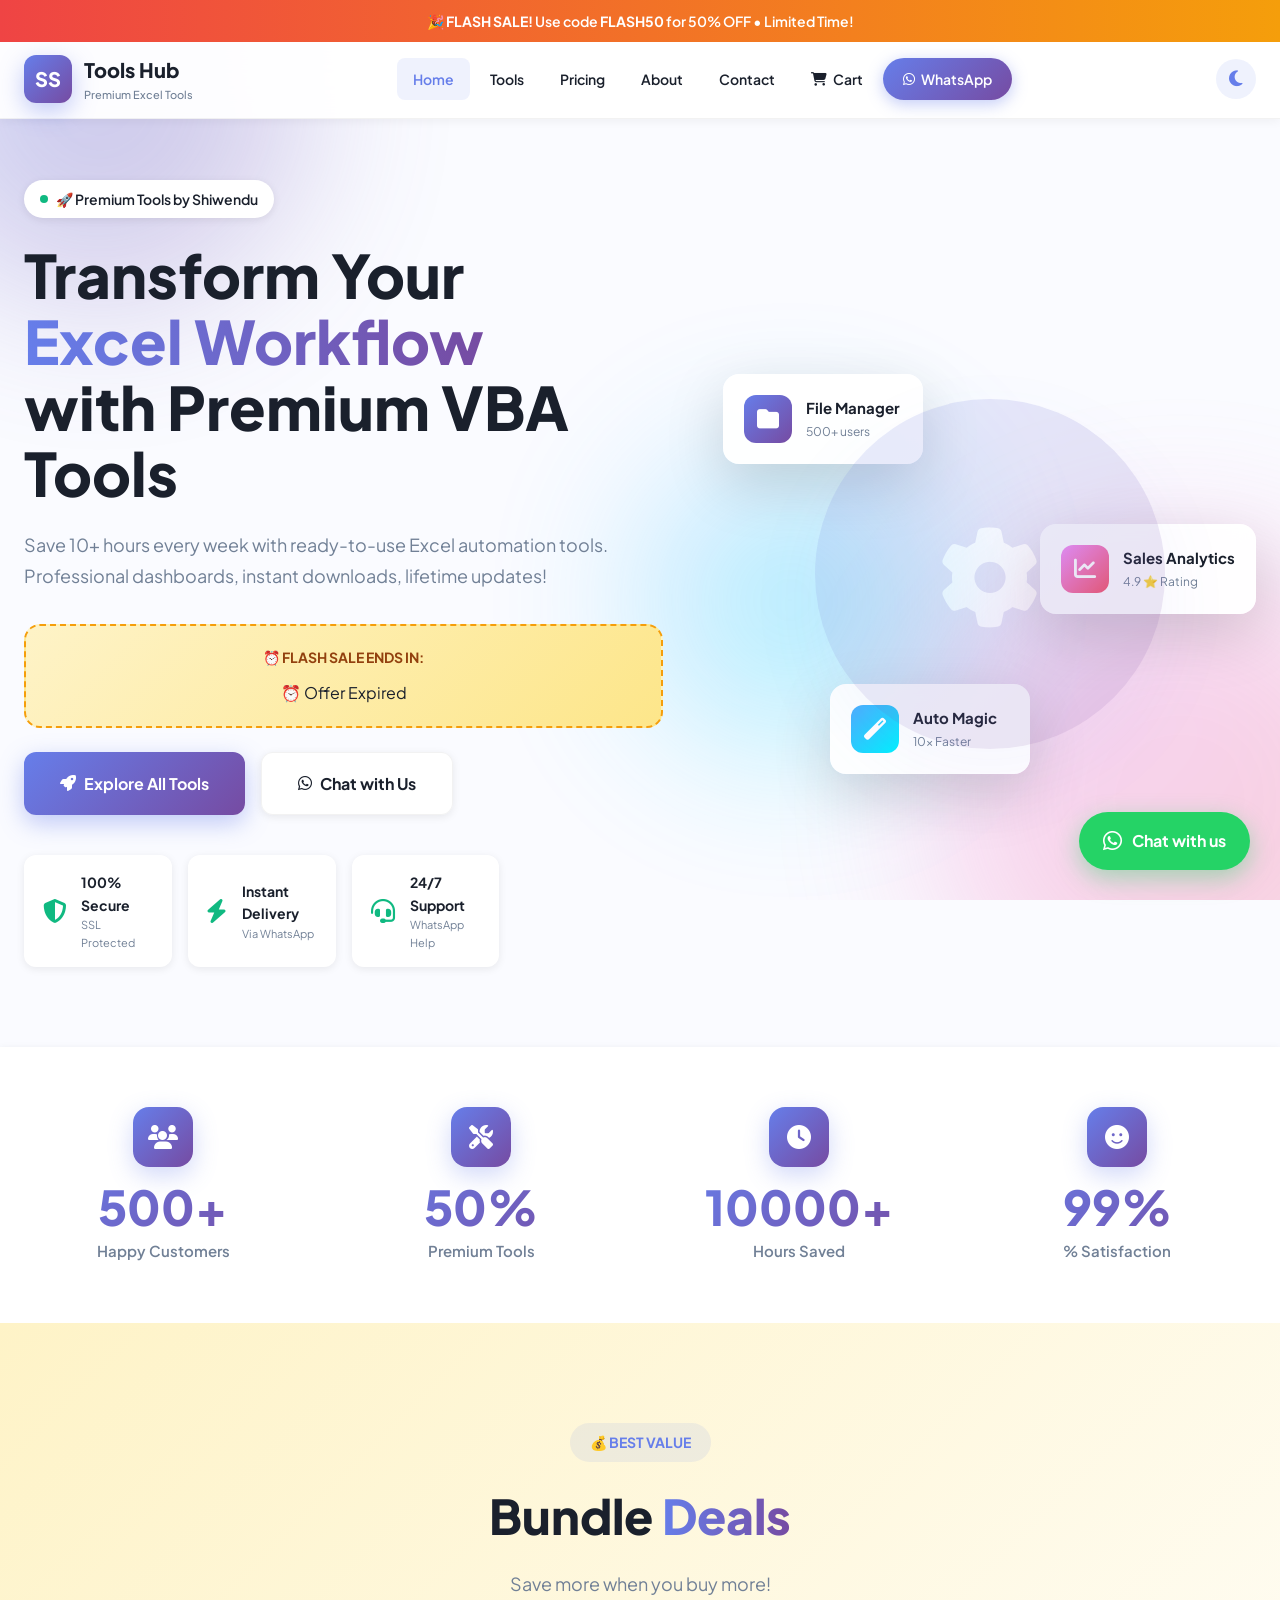
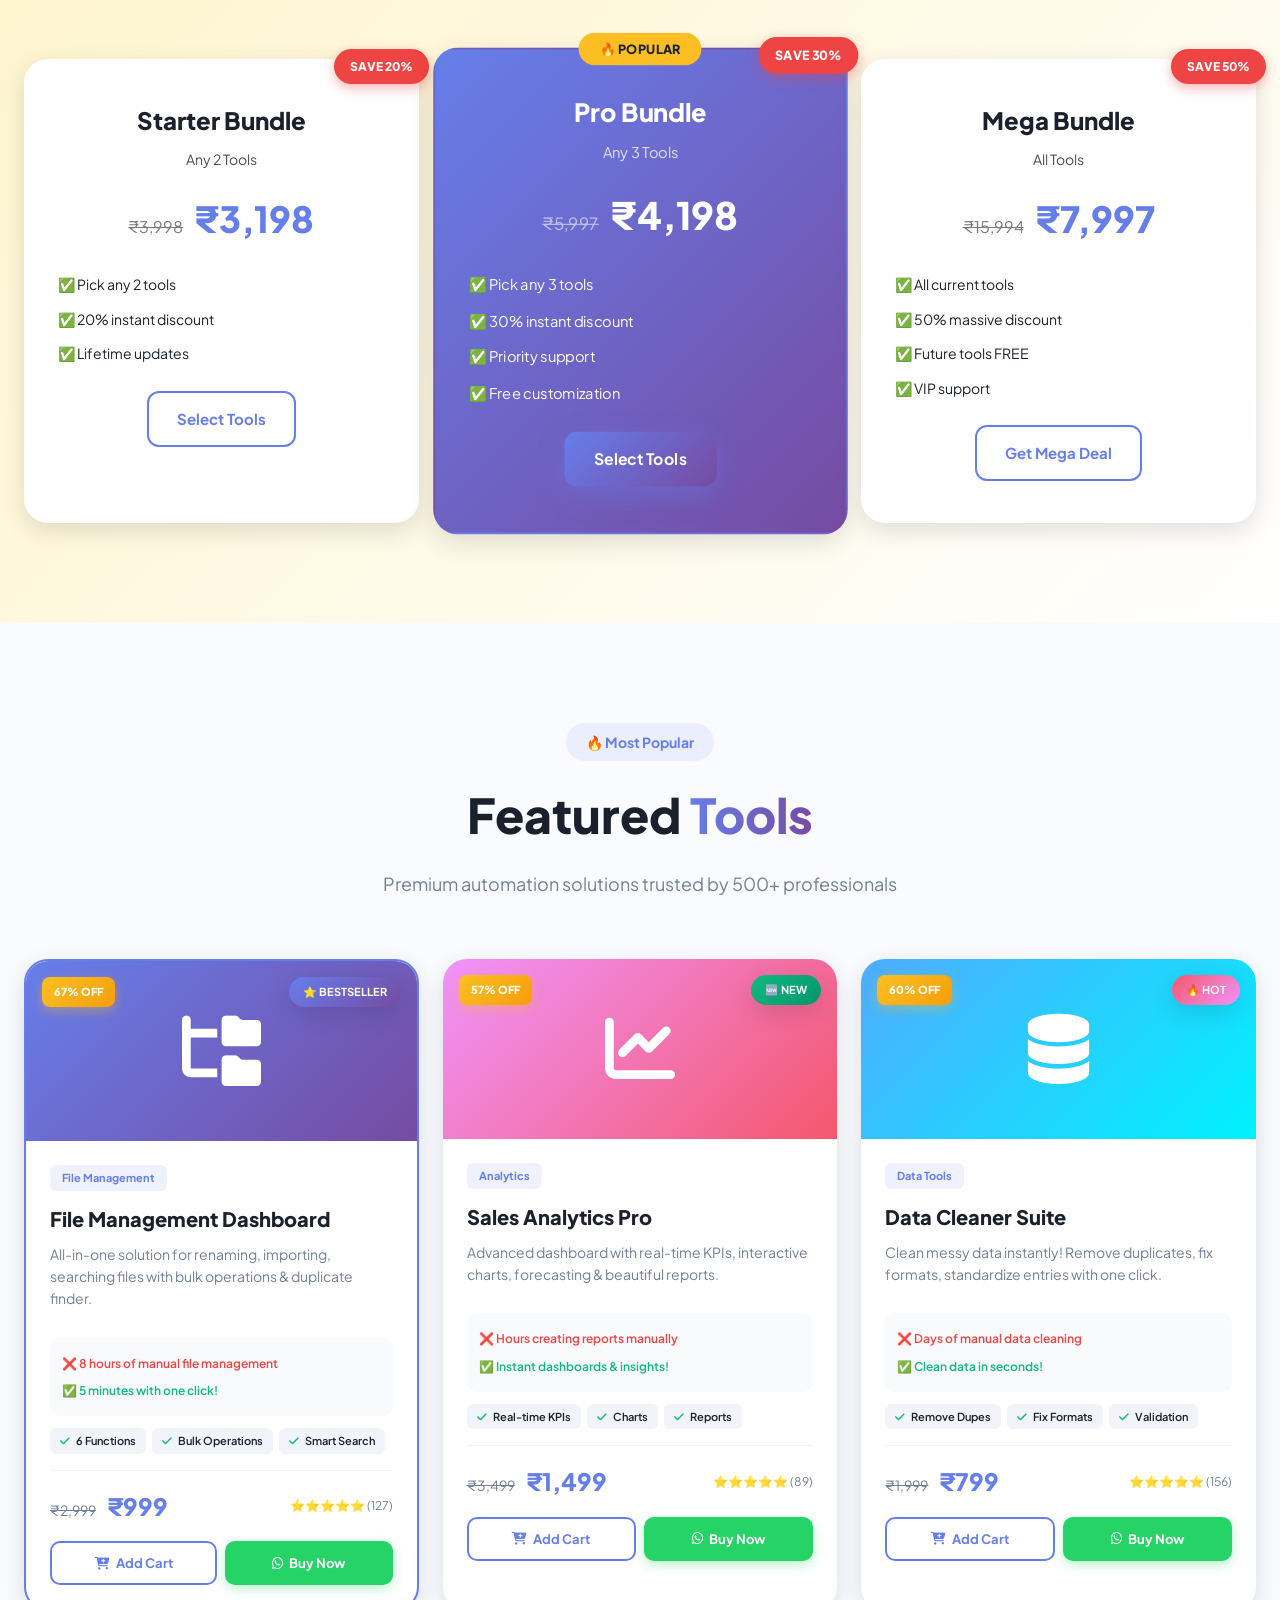
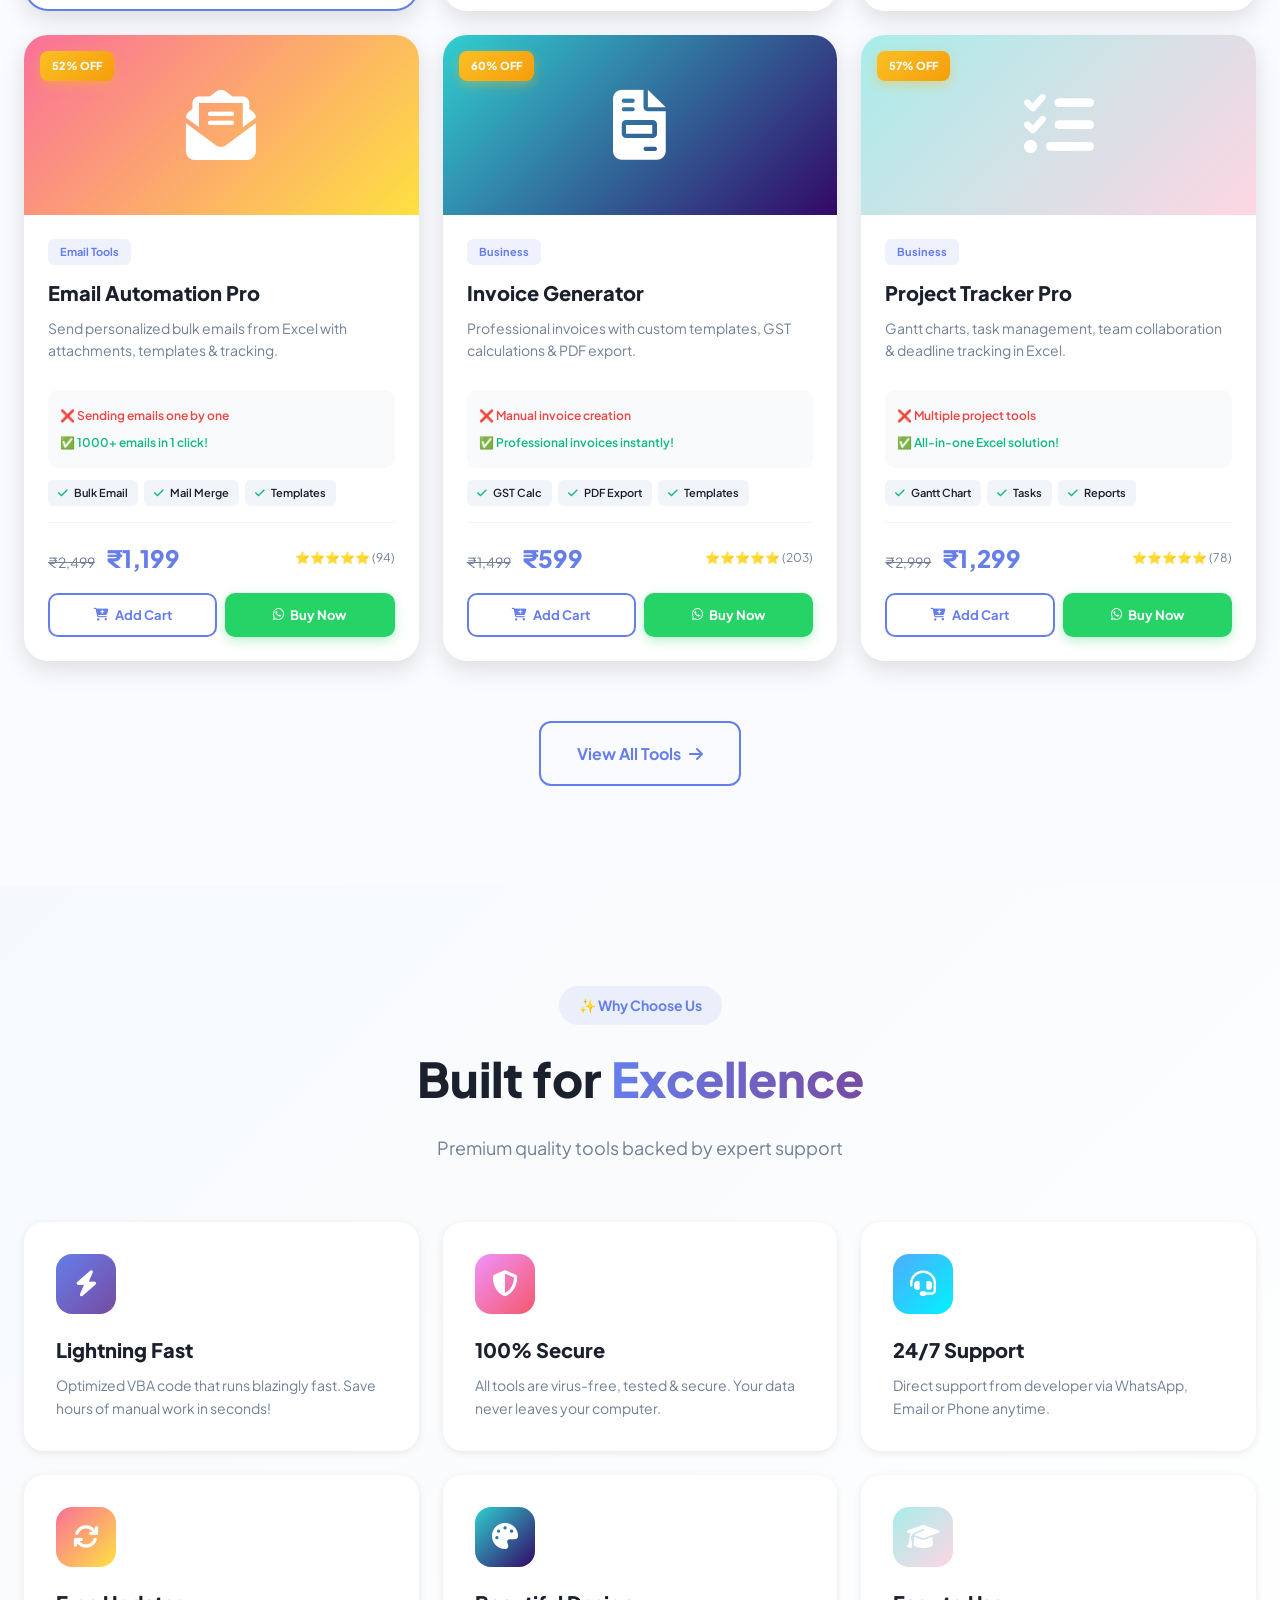
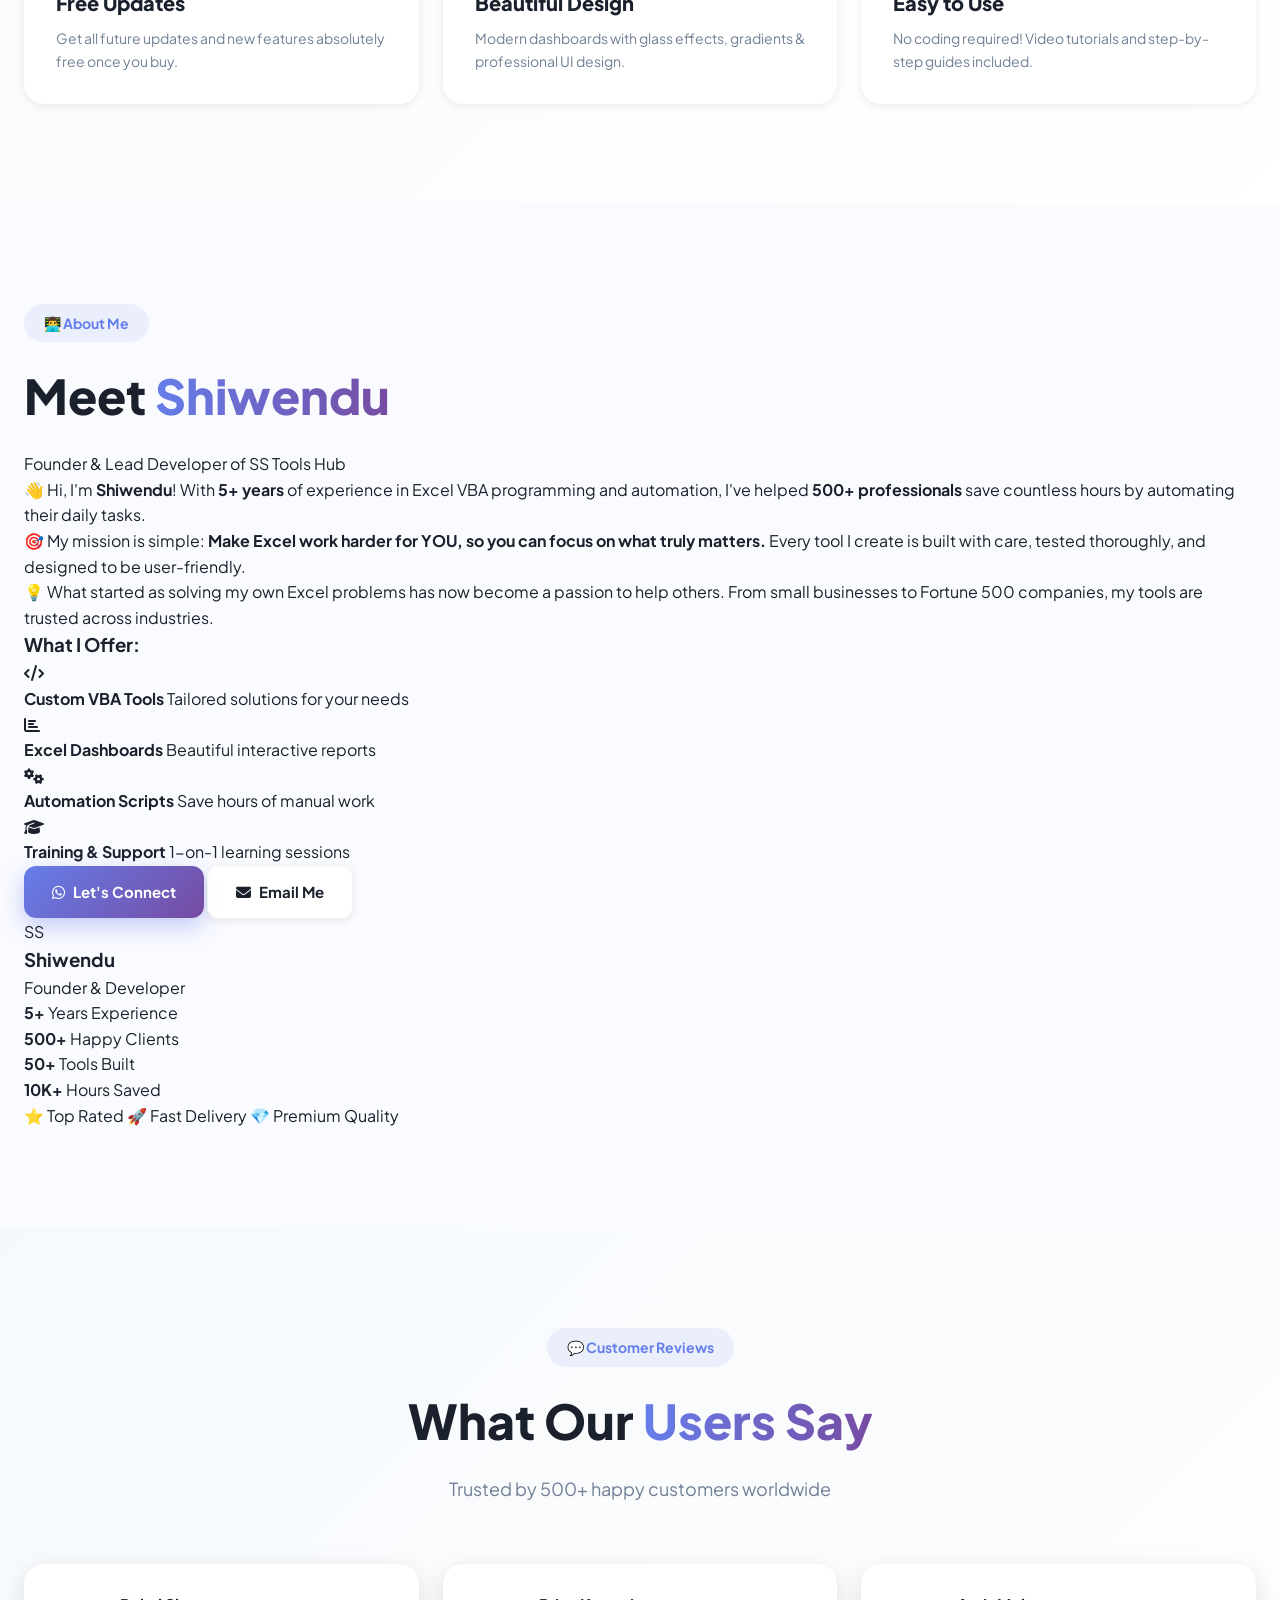
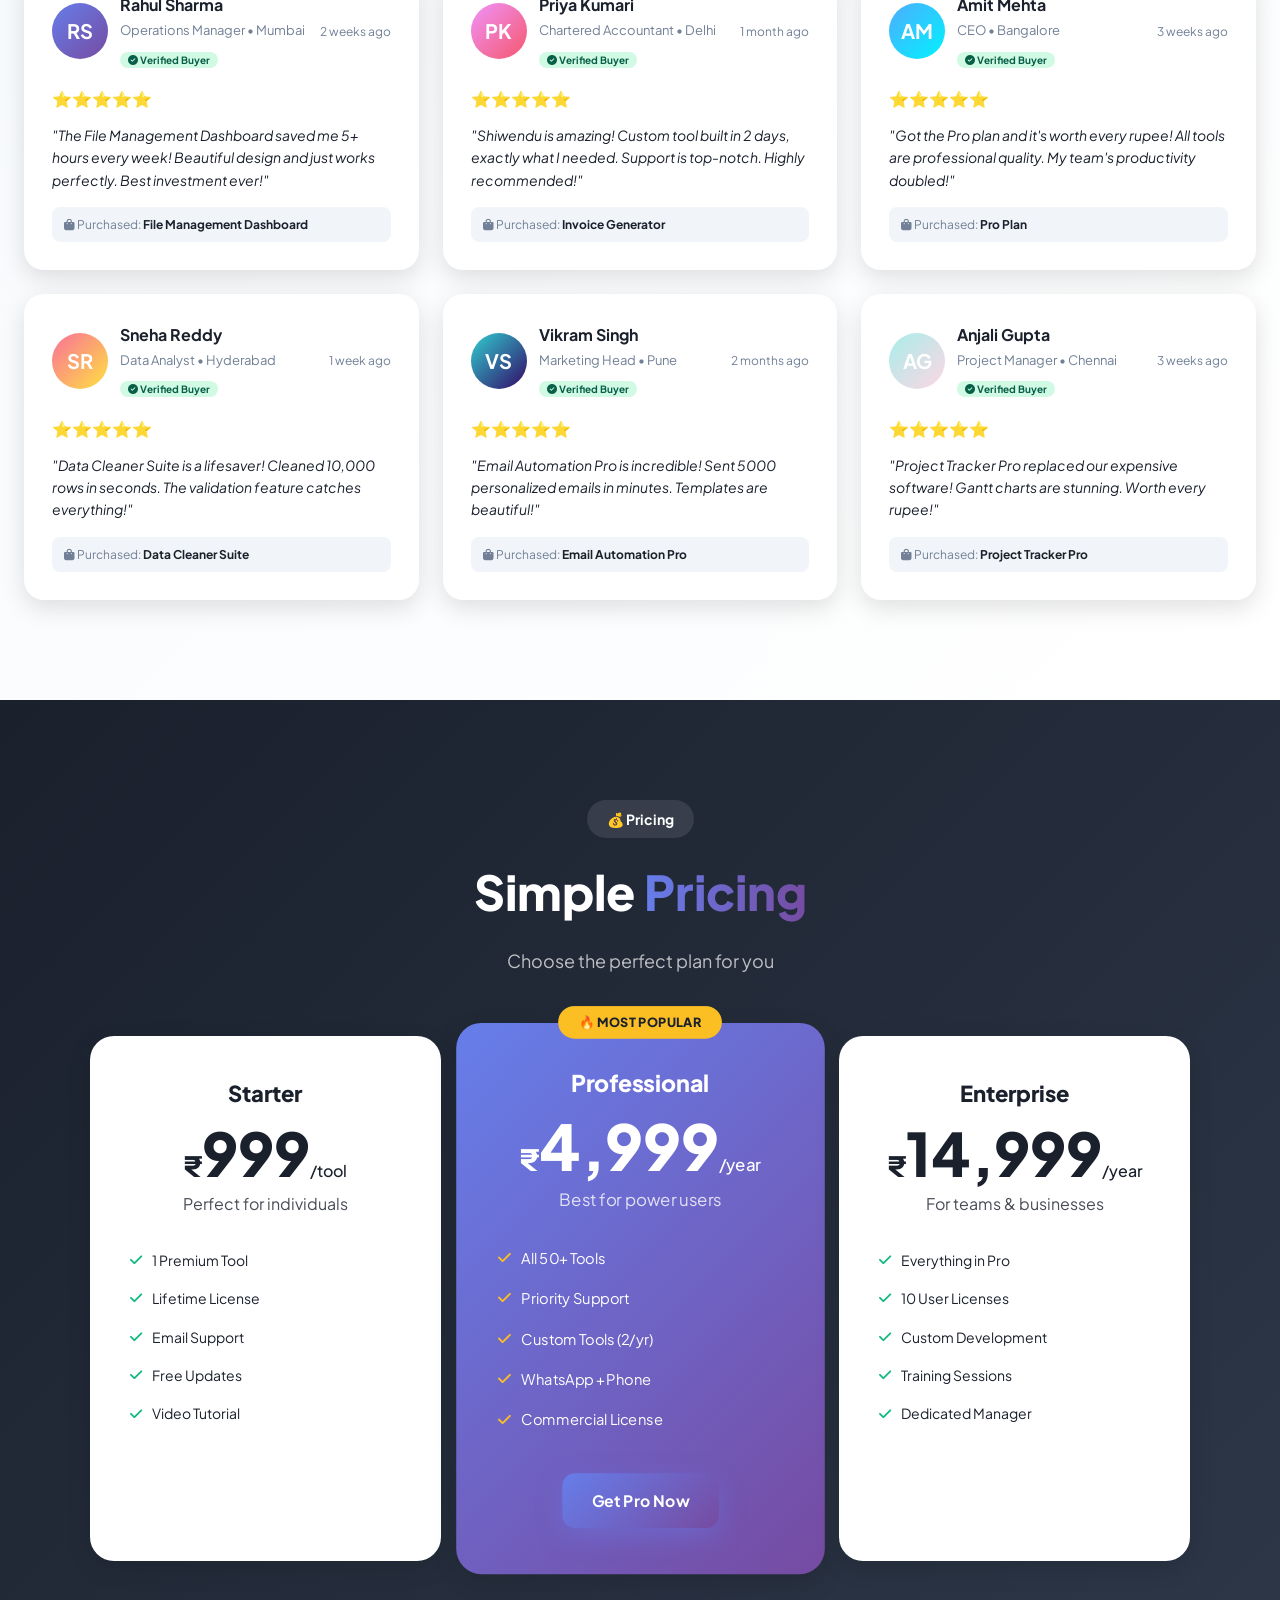
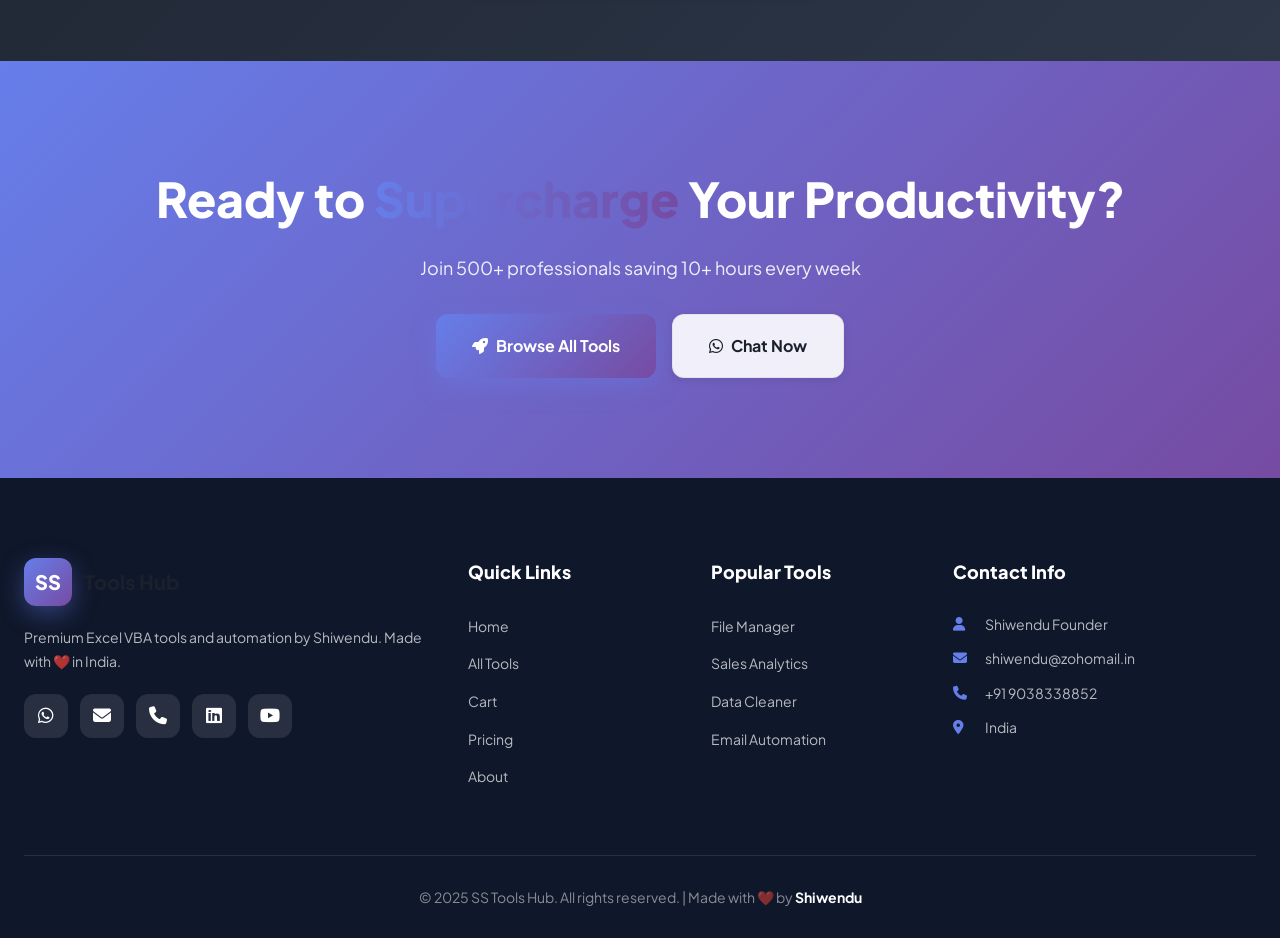
==== commit 07c70665: "Update index.html" ====
--- a/index.html
+++ b/index.html
@@ -4,10 +4,9 @@
     <meta charset="UTF-8">
     <meta name="viewport" content="width=device-width, initial-scale=1.0">
     <title>SS Tools Hub - Premium Excel VBA Tools | Save 10+ Hours/Week</title>
-    <meta name="description" content="Premium Excel VBA tools by Shiwendu. Save hours with one-click automation! 500+ happy customers. 100% money back guarantee.">
+    <meta name="description" content="Premium Excel VBA tools by Shiwendu. Save hours with one-click automation! 500+ happy customers.">
     
     <!-- Google Analytics -->
-    <!-- Replace G-XXXXXXXXXX with your tracking ID -->
     <script async src="https://www.googletagmanager.com/gtag/js?id=G-XXXXXXXXXX"></script>
     <script>
       window.dataLayer = window.dataLayer || [];
@@ -49,7 +48,8 @@
             <li><a href="index.html" class="active">Home</a></li>
             <li><a href="tools.html">Tools</a></li>
             <li><a href="#pricing">Pricing</a></li>
-            <li><a href="#reviews">Reviews</a></li>
+            <li><a href="#about">About</a></li>
+            <li><a href="#contact">Contact</a></li>
             <li><a href="cart.html" class="nav-cart-link">
                 <i class="fas fa-shopping-cart"></i> Cart 
                 <span class="nav-cart-badge">0</span>
@@ -58,7 +58,7 @@
                 <i class="fab fa-whatsapp"></i> WhatsApp
             </a></li>
         </ul>
-        <button class="dark-mode-toggle" onclick="toggleDarkMode()" title="Toggle Dark Mode">
+        <button class="dark-mode-toggle" onclick="toggleDarkMode()" title="Dark Mode">
             <i class="fas fa-moon"></i>
         </button>
         <div class="menu-toggle" onclick="toggleMenu()"><i class="fas fa-bars"></i></div>
@@ -71,7 +71,7 @@
         <div class="hero-content">
             <div class="hero-badge">
                 <span class="pulse"></span>
-                <span>🚀 Trusted by 500+ Professionals</span>
+                <span>🚀 Premium Tools by Shiwendu</span>
             </div>
             <h1 class="hero-title">
                 Transform Your <br>
@@ -98,7 +98,7 @@
                 </a>
             </div>
             
-            <!-- TRUST INDICATORS -->
+            <!-- TRUST INDICATORS (3 only - no refund) -->
             <div class="trust-indicators-grid">
                 <div class="trust-item-enhanced">
                     <i class="fas fa-shield-alt"></i>
@@ -107,10 +107,6 @@
                 <div class="trust-item-enhanced">
                     <i class="fas fa-bolt"></i>
                     <div><strong>Instant Delivery</strong><span>Via WhatsApp</span></div>
-                </div>
-                <div class="trust-item-enhanced">
-                    <i class="fas fa-undo"></i>
-                    <div><strong>30-Day Refund</strong><span>Money Back</span></div>
                 </div>
                 <div class="trust-item-enhanced">
                     <i class="fas fa-headset"></i>
@@ -258,6 +254,7 @@
         <div class="section-header">
             <span class="section-badge">✨ Why Choose Us</span>
             <h2 class="section-title">Built for <span class="gradient-text">Excellence</span></h2>
+            <p class="section-subtitle">Premium quality tools backed by expert support</p>
         </div>
         <div class="features-grid">
             <div class="feature-box">
@@ -290,10 +287,10 @@
             </div>
             <div class="feature-box">
                 <div class="feature-icon" style="background: linear-gradient(135deg, #30cfd0, #330867);">
-                    <i class="fas fa-undo"></i>
-                </div>
-                <h3>30-Day Refund</h3>
-                <p>Not satisfied? Get 100% money back within 30 days. No questions asked!</p>
+                    <i class="fas fa-palette"></i>
+                </div>
+                <h3>Beautiful Design</h3>
+                <p>Modern dashboards with glass effects, gradients & professional UI design.</p>
             </div>
             <div class="feature-box">
                 <div class="feature-icon" style="background: linear-gradient(135deg, #a8edea, #fed6e3);">
@@ -306,8 +303,107 @@
     </div>
 </section>
 
-<!-- REVIEWS / TESTIMONIALS -->
-<section class="section" id="reviews">
+<!-- ABOUT SECTION -->
+<section class="section" id="about">
+    <div class="container">
+        <div class="about-wrapper">
+            <div class="about-content">
+                <span class="section-badge">👨‍💻 About Me</span>
+                <h2 class="section-title">Meet <span class="gradient-text">Shiwendu</span></h2>
+                <p class="about-intro">Founder & Lead Developer of SS Tools Hub</p>
+                
+                <div class="about-text">
+                    <p>👋 Hi, I'm <strong>Shiwendu</strong>! With <strong>5+ years</strong> of experience in Excel VBA programming and automation, I've helped <strong>500+ professionals</strong> save countless hours by automating their daily tasks.</p>
+                    
+                    <p>🎯 My mission is simple: <strong>Make Excel work harder for YOU, so you can focus on what truly matters.</strong> Every tool I create is built with care, tested thoroughly, and designed to be user-friendly.</p>
+                    
+                    <p>💡 What started as solving my own Excel problems has now become a passion to help others. From small businesses to Fortune 500 companies, my tools are trusted across industries.</p>
+                </div>
+                
+                <div class="about-skills">
+                    <h3>What I Offer:</h3>
+                    <div class="skills-grid">
+                        <div class="skill-item">
+                            <i class="fas fa-code"></i>
+                            <div>
+                                <strong>Custom VBA Tools</strong>
+                                <span>Tailored solutions for your needs</span>
+                            </div>
+                        </div>
+                        <div class="skill-item">
+                            <i class="fas fa-chart-bar"></i>
+                            <div>
+                                <strong>Excel Dashboards</strong>
+                                <span>Beautiful interactive reports</span>
+                            </div>
+                        </div>
+                        <div class="skill-item">
+                            <i class="fas fa-cogs"></i>
+                            <div>
+                                <strong>Automation Scripts</strong>
+                                <span>Save hours of manual work</span>
+                            </div>
+                        </div>
+                        <div class="skill-item">
+                            <i class="fas fa-graduation-cap"></i>
+                            <div>
+                                <strong>Training & Support</strong>
+                                <span>1-on-1 learning sessions</span>
+                            </div>
+                        </div>
+                    </div>
+                </div>
+                
+                <div class="about-cta">
+                    <a href="https://wa.me/919038338852" class="btn btn-primary">
+                        <i class="fab fa-whatsapp"></i> Let's Connect
+                    </a>
+                    <a href="mailto:shiwendu@zohomail.in" class="btn btn-glass">
+                        <i class="fas fa-envelope"></i> Email Me
+                    </a>
+                </div>
+            </div>
+            
+            <div class="about-visual">
+                <div class="about-card">
+                    <div class="about-avatar">
+                        <span>SS</span>
+                    </div>
+                    <h3>Shiwendu</h3>
+                    <p class="about-role">Founder & Developer</p>
+                    
+                    <div class="about-stats">
+                        <div class="about-stat">
+                            <strong>5+</strong>
+                            <span>Years Experience</span>
+                        </div>
+                        <div class="about-stat">
+                            <strong>500+</strong>
+                            <span>Happy Clients</span>
+                        </div>
+                        <div class="about-stat">
+                            <strong>50+</strong>
+                            <span>Tools Built</span>
+                        </div>
+                        <div class="about-stat">
+                            <strong>10K+</strong>
+                            <span>Hours Saved</span>
+                        </div>
+                    </div>
+                    
+                    <div class="about-badges">
+                        <span class="about-badge">⭐ Top Rated</span>
+                        <span class="about-badge">🚀 Fast Delivery</span>
+                        <span class="about-badge">💎 Premium Quality</span>
+                    </div>
+                </div>
+            </div>
+        </div>
+    </div>
+</section>
+
+<!-- REVIEWS -->
+<section class="section bg-gradient" id="reviews">
     <div class="container">
         <div class="section-header">
             <span class="section-badge">💬 Customer Reviews</span>
@@ -336,6 +432,7 @@
                     <li><i class="fas fa-check"></i> Lifetime License</li>
                     <li><i class="fas fa-check"></i> Email Support</li>
                     <li><i class="fas fa-check"></i> Free Updates</li>
+                    <li><i class="fas fa-check"></i> Video Tutorial</li>
                 </ul>
                 <a href="tools.html" class="btn btn-outline-white">Get Started</a>
             </div>
@@ -349,6 +446,7 @@
                     <li><i class="fas fa-check"></i> Priority Support</li>
                     <li><i class="fas fa-check"></i> Custom Tools (2/yr)</li>
                     <li><i class="fas fa-check"></i> WhatsApp + Phone</li>
+                    <li><i class="fas fa-check"></i> Commercial License</li>
                 </ul>
                 <a href="https://wa.me/919038338852?text=I%20want%20Pro%20Plan" class="btn btn-primary">Get Pro Now</a>
             </div>
@@ -361,6 +459,7 @@
                     <li><i class="fas fa-check"></i> 10 User Licenses</li>
                     <li><i class="fas fa-check"></i> Custom Development</li>
                     <li><i class="fas fa-check"></i> Training Sessions</li>
+                    <li><i class="fas fa-check"></i> Dedicated Manager</li>
                 </ul>
                 <a href="https://wa.me/919038338852?text=I%20want%20Enterprise%20Plan" class="btn btn-outline-white">Contact Sales</a>
             </div>
@@ -395,11 +494,13 @@
                     <div class="logo-box"><span>SS</span></div>
                     <div class="logo-text"><span class="brand">Tools Hub</span></div>
                 </a>
-                <p class="footer-desc">Premium Excel VBA tools and automation. Made with ❤️ in India.</p>
+                <p class="footer-desc">Premium Excel VBA tools and automation by Shiwendu. Made with ❤️ in India.</p>
                 <div class="social-links">
                     <a href="https://wa.me/919038338852"><i class="fab fa-whatsapp"></i></a>
                     <a href="mailto:shiwendu@zohomail.in"><i class="fas fa-envelope"></i></a>
                     <a href="tel:+919038338852"><i class="fas fa-phone"></i></a>
+                    <a href="#"><i class="fab fa-linkedin"></i></a>
+                    <a href="#"><i class="fab fa-youtube"></i></a>
                 </div>
             </div>
             <div class="footer-col">
@@ -409,22 +510,25 @@
                     <li><a href="tools.html">All Tools</a></li>
                     <li><a href="cart.html">Cart</a></li>
                     <li><a href="#pricing">Pricing</a></li>
+                    <li><a href="#about">About</a></li>
                 </ul>
             </div>
             <div class="footer-col">
-                <h4>Support</h4>
-                <ul>
-                    <li><a href="#contact">Contact Us</a></li>
-                    <li><a href="https://wa.me/919038338852">WhatsApp</a></li>
-                    <li><a href="mailto:shiwendu@zohomail.in">Email</a></li>
+                <h4>Popular Tools</h4>
+                <ul>
+                    <li><a href="tools.html">File Manager</a></li>
+                    <li><a href="tools.html">Sales Analytics</a></li>
+                    <li><a href="tools.html">Data Cleaner</a></li>
+                    <li><a href="tools.html">Email Automation</a></li>
                 </ul>
             </div>
             <div class="footer-col">
-                <h4>Contact</h4>
+                <h4>Contact Info</h4>
                 <ul class="contact-info">
                     <li><i class="fas fa-user"></i> Shiwendu Founder</li>
                     <li><i class="fas fa-envelope"></i> <a href="mailto:shiwendu@zohomail.in">shiwendu@zohomail.in</a></li>
                     <li><i class="fas fa-phone"></i> <a href="tel:+919038338852">+91 9038338852</a></li>
+                    <li><i class="fas fa-map-marker-alt"></i> India</li>
                 </ul>
             </div>
         </div>
@@ -471,6 +575,17 @@
 const statsBar = document.querySelector('.stats-bar');
 if (statsBar) observer.observe(statsBar);
 
+document.querySelectorAll('a[href^="#"]').forEach(anchor => {
+    anchor.addEventListener('click', function (e) {
+        const href = this.getAttribute('href');
+        if (href !== '#') {
+            e.preventDefault();
+            const target = document.querySelector(href);
+            if (target) target.scrollIntoView({ behavior: 'smooth' });
+        }
+    });
+});
+
 window.addEventListener('scroll', () => {
     const navbar = document.querySelector('.navbar');
     if (window.scrollY > 50) navbar.classList.add('scrolled');
--- a/style.css
+++ b/style.css
@@ -1,12 +1,8 @@
 /* ============================================
-   SS TOOLS HUB - COMPLETE STYLESHEET
+   SS TOOLS HUB - COMPLETE FINAL STYLESHEET
    ============================================ */
 
-* {
-    margin: 0;
-    padding: 0;
-    box-sizing: border-box;
-}
+* { margin: 0; padding: 0; box-sizing: border-box; }
 
 :root {
     --primary: #667eea;
@@ -21,9 +17,7 @@
     --shadow-lg: 0 20px 60px rgba(0,0,0,0.15);
 }
 
-html {
-    scroll-behavior: smooth;
-}
+html { scroll-behavior: smooth; }
 
 body {
     font-family: 'Plus Jakarta Sans', -apple-system, BlinkMacSystemFont, sans-serif;
@@ -31,23 +25,37 @@
     background: #fafbff;
     line-height: 1.6;
     overflow-x: hidden;
-    padding-top: 80px;
-}
-
-.container {
-    max-width: 1280px;
-    margin: 0 auto;
-    padding: 0 24px;
-}
-
+}
+
+.container { max-width: 1280px; margin: 0 auto; padding: 0 24px; }
 a { text-decoration: none; color: inherit; }
 ul { list-style: none; }
 img { max-width: 100%; display: block; }
 button { cursor: pointer; font-family: inherit; border: none; }
 
-/* ============================================
-   ANIMATED BACKGROUND
-   ============================================ */
+/* TOP OFFER BAR */
+.top-offer-bar {
+    background: linear-gradient(90deg, #ef4444, #f59e0b, #ef4444);
+    background-size: 200% 100%;
+    animation: offerSlide 3s linear infinite;
+    color: white;
+    padding: 10px 0;
+    text-align: center;
+    font-size: 14px;
+    font-weight: 600;
+    position: fixed;
+    top: 0;
+    left: 0;
+    right: 0;
+    z-index: 1001;
+}
+
+@keyframes offerSlide {
+    0% { background-position: 0% 50%; }
+    100% { background-position: 200% 50%; }
+}
+
+/* ANIMATED BACKGROUND */
 .bg-animation {
     position: fixed;
     top: 0; left: 0;
@@ -74,30 +82,27 @@
     66% { transform: translate(-20px, 20px) scale(0.9); }
 }
 
-/* ============================================
-   NAVIGATION
-   ============================================ */
+/* NAVIGATION */
 .navbar {
     position: fixed;
-    top: 0; left: 0; right: 0;
+    top: 40px;
+    left: 0; right: 0;
     background: rgba(255,255,255,0.95);
     backdrop-filter: blur(20px);
     z-index: 1000;
-    padding: 16px 0;
+    padding: 14px 0;
     transition: all 0.3s;
     border-bottom: 1px solid rgba(0,0,0,0.05);
     box-shadow: 0 2px 10px rgba(0,0,0,0.05);
 }
 
-.navbar.scrolled {
-    padding: 12px 0;
-    box-shadow: var(--shadow-md);
-}
+.navbar.scrolled { padding: 10px 0; box-shadow: var(--shadow-md); }
 
 .nav-container {
     display: flex;
     justify-content: space-between;
     align-items: center;
+    gap: 20px;
 }
 
 .logo {
@@ -118,7 +123,10 @@
     font-weight: 800;
     font-size: 20px;
     box-shadow: 0 8px 24px rgba(102,126,234,0.4);
-}
+    transition: transform 0.3s;
+}
+
+.logo:hover .logo-box { transform: rotate(-10deg) scale(1.1); }
 
 .logo-text { display: flex; flex-direction: column; }
 .brand { font-size: 20px; font-weight: 800; color: var(--dark); }
@@ -127,16 +135,19 @@
 .nav-menu {
     display: flex;
     align-items: center;
-    gap: 8px;
+    gap: 4px;
 }
 
 .nav-menu a {
     padding: 10px 16px;
     color: var(--dark);
     font-weight: 600;
-    font-size: 15px;
+    font-size: 14px;
     border-radius: 8px;
     transition: all 0.3s;
+    display: flex;
+    align-items: center;
+    gap: 6px;
 }
 
 .nav-menu a:hover, .nav-menu a.active {
@@ -159,6 +170,41 @@
     box-shadow: 0 8px 24px rgba(102,126,234,0.5);
 }
 
+.nav-cart-badge {
+    background: #ef4444;
+    color: white;
+    padding: 2px 8px;
+    border-radius: 100px;
+    font-size: 10px;
+    font-weight: 700;
+    min-width: 20px;
+    display: inline-flex;
+    align-items: center;
+    justify-content: center;
+    margin-left: 4px;
+}
+
+.dark-mode-toggle {
+    background: rgba(102,126,234,0.1);
+    color: var(--primary);
+    width: 40px;
+    height: 40px;
+    border-radius: 50%;
+    border: none;
+    cursor: pointer;
+    font-size: 18px;
+    display: flex;
+    align-items: center;
+    justify-content: center;
+    transition: all 0.3s;
+}
+
+.dark-mode-toggle:hover {
+    background: var(--primary);
+    color: white;
+    transform: rotate(15deg);
+}
+
 .menu-toggle {
     display: none;
     font-size: 24px;
@@ -166,9 +212,7 @@
     color: var(--dark);
 }
 
-/* ============================================
-   BUTTONS
-   ============================================ */
+/* BUTTONS */
 .btn {
     display: inline-flex;
     align-items: center;
@@ -234,12 +278,10 @@
     color: var(--dark);
 }
 
-/* ============================================
-   HERO SECTION
-   ============================================ */
+/* HERO SECTION */
 .hero {
-    min-height: calc(100vh - 80px);
-    padding: 60px 0;
+    min-height: 100vh;
+    padding: 180px 0 80px;
     display: flex;
     align-items: center;
 }
@@ -288,10 +330,17 @@
 }
 
 .gradient-text {
-    background: var(--gradient);
+    background: linear-gradient(90deg, #667eea, #764ba2, #f5576c, #667eea);
+    background-size: 300% 100%;
     -webkit-background-clip: text;
     -webkit-text-fill-color: transparent;
     background-clip: text;
+    animation: gradientShift 5s ease infinite;
+}
+
+@keyframes gradientShift {
+    0%, 100% { background-position: 0% 50%; }
+    50% { background-position: 100% 50%; }
 }
 
 .hero-subtitle {
@@ -308,22 +357,92 @@
     flex-wrap: wrap;
 }
 
-.hero-trust {
-    display: flex;
-    gap: 24px;
+/* COUNTDOWN TIMER */
+.countdown-section {
+    background: linear-gradient(135deg, #fef3c7, #fde68a);
+    padding: 20px;
+    border-radius: 16px;
+    margin: 24px 0;
+    text-align: center;
+    border: 2px dashed #f59e0b;
+}
+
+.countdown-label {
+    font-weight: 700;
+    color: #92400e;
+    margin-bottom: 12px;
+    font-size: 14px;
+}
+
+.countdown-timer {
+    display: flex;
+    justify-content: center;
+    gap: 12px;
     flex-wrap: wrap;
 }
 
-.trust-item {
-    display: flex;
-    align-items: center;
-    gap: 8px;
+.countdown-box {
+    background: #1a202c;
+    color: white;
+    padding: 12px 16px;
+    border-radius: 10px;
+    min-width: 60px;
+    font-size: 11px;
+    font-weight: 600;
+}
+
+.countdown-box span {
+    display: block;
+    font-size: 24px;
+    font-weight: 800;
+    color: #fbbf24;
+}
+
+/* TRUST INDICATORS */
+.trust-indicators-grid {
+    display: grid;
+    grid-template-columns: repeat(4, 1fr);
+    gap: 16px;
+    margin-top: 32px;
+}
+
+.trust-item-enhanced {
+    background: white;
+    padding: 16px;
+    border-radius: 12px;
+    display: flex;
+    align-items: center;
+    gap: 12px;
+    box-shadow: var(--shadow-sm);
+    transition: all 0.3s;
+}
+
+.trust-item-enhanced:hover {
+    transform: translateY(-3px);
+    box-shadow: var(--shadow-md);
+}
+
+.trust-item-enhanced i {
+    font-size: 24px;
+    color: #10b981;
+    width: 36px;
+    text-align: center;
+}
+
+.trust-item-enhanced div {
+    display: flex;
+    flex-direction: column;
+}
+
+.trust-item-enhanced strong {
+    font-size: 14px;
+    color: var(--dark);
+}
+
+.trust-item-enhanced span {
+    font-size: 11px;
     color: var(--gray);
-    font-size: 14px;
-    font-weight: 600;
-}
-
-.trust-item i { color: #10b981; }
+}
 
 /* HERO VISUAL */
 .hero-visual {
@@ -351,7 +470,8 @@
 
 .floating-card {
     position: absolute;
-    background: white;
+    background: rgba(255,255,255,0.95);
+    backdrop-filter: blur(10px);
     padding: 20px;
     border-radius: 16px;
     box-shadow: var(--shadow-lg);
@@ -360,6 +480,7 @@
     gap: 14px;
     min-width: 200px;
     animation: floatCard 4s infinite ease-in-out;
+    border: 1px solid rgba(255,255,255,0.5);
 }
 
 .card-1 { top: 10%; left: 0; }
@@ -385,9 +506,7 @@
 .floating-card h4 { font-size: 15px; color: var(--dark); margin-bottom: 2px; }
 .floating-card p { font-size: 12px; color: var(--gray); }
 
-/* ============================================
-   STATS BAR
-   ============================================ */
+/* STATS BAR */
 .stats-bar {
     background: white;
     padding: 60px 0;
@@ -401,6 +520,20 @@
 }
 
 .stat-item { text-align: center; }
+
+.stat-icon {
+    width: 60px;
+    height: 60px;
+    background: var(--gradient);
+    border-radius: 16px;
+    display: flex;
+    align-items: center;
+    justify-content: center;
+    color: white;
+    font-size: 24px;
+    margin: 0 auto 16px;
+    box-shadow: 0 8px 24px rgba(102,126,234,0.3);
+}
 
 .stat-number {
     font-size: 48px;
@@ -418,15 +551,9 @@
     font-size: 15px;
 }
 
-/* ============================================
-   SECTIONS
-   ============================================ */
+/* SECTIONS */
 .section { padding: 100px 0; }
-
-.bg-gradient {
-    background: linear-gradient(135deg, #f6f9fc 0%, #fff 100%);
-}
-
+.bg-gradient { background: linear-gradient(135deg, #f6f9fc 0%, #fff 100%); }
 .bg-dark {
     background: linear-gradient(135deg, #1a202c 0%, #2d3748 100%);
     color: white;
@@ -470,14 +597,114 @@
 }
 
 .section-subtitle.light { color: rgba(255,255,255,0.7); }
-
 .section-cta { text-align: center; margin-top: 60px; }
 
-/* ============================================
-   TOOLS PAGE - HEADER
-   ============================================ */
+/* BUNDLE SECTION */
+.bundle-section {
+    background: linear-gradient(135deg, #fef3c7, #fff);
+}
+
+.bundles-grid {
+    display: grid;
+    grid-template-columns: repeat(3, 1fr);
+    gap: 24px;
+}
+
+.bundle-card {
+    background: white;
+    padding: 40px 32px;
+    border-radius: 24px;
+    text-align: center;
+    box-shadow: var(--shadow-md);
+    position: relative;
+    transition: all 0.3s;
+    border: 2px solid transparent;
+}
+
+.bundle-card:hover {
+    transform: translateY(-10px);
+    box-shadow: var(--shadow-lg);
+    border-color: var(--primary);
+}
+
+.bundle-card.featured {
+    background: var(--gradient);
+    color: white;
+    transform: scale(1.05);
+}
+
+.bundle-card.featured:hover {
+    transform: scale(1.05) translateY(-10px);
+}
+
+.bundle-discount {
+    position: absolute;
+    top: -12px;
+    right: -12px;
+    background: #ef4444;
+    color: white;
+    padding: 8px 16px;
+    border-radius: 100px;
+    font-weight: 800;
+    font-size: 12px;
+    box-shadow: 0 4px 12px rgba(239,68,68,0.4);
+}
+
+.bundle-card h3 {
+    font-size: 24px;
+    margin-bottom: 8px;
+    font-weight: 800;
+}
+
+.bundle-card > p {
+    opacity: 0.8;
+    margin-bottom: 20px;
+    font-size: 14px;
+}
+
+.bundle-price { margin: 20px 0; }
+
+.bundle-old {
+    text-decoration: line-through;
+    opacity: 0.6;
+    font-size: 16px;
+    margin-right: 8px;
+}
+
+.bundle-new {
+    font-size: 36px;
+    font-weight: 800;
+    color: var(--primary);
+}
+
+.bundle-card.featured .bundle-new { color: white; }
+
+.bundle-card ul {
+    text-align: left;
+    margin: 20px 0;
+}
+
+.bundle-card ul li {
+    padding: 6px 0;
+    font-size: 14px;
+}
+
+.popular-tag {
+    position: absolute;
+    top: -16px;
+    left: 50%;
+    transform: translateX(-50%);
+    background: #fbbf24;
+    color: var(--dark);
+    padding: 6px 20px;
+    border-radius: 100px;
+    font-size: 12px;
+    font-weight: 800;
+}
+
+/* TOOLS PAGE HEADER */
 .tools-page-header {
-    padding: 60px 0 40px;
+    padding: 180px 0 40px;
     text-align: center;
 }
 
@@ -494,11 +721,9 @@
     margin-bottom: 40px;
 }
 
-/* SEARCH & FILTERS */
 .search-section {
     max-width: 600px;
-    margin: 0 auto 40px;
-    position: relative;
+    margin: 0 auto 30px;
 }
 
 .search-box {
@@ -538,7 +763,7 @@
     gap: 12px;
     justify-content: center;
     flex-wrap: wrap;
-    margin-bottom: 40px;
+    margin-bottom: 30px;
 }
 
 .filter-btn {
@@ -552,9 +777,6 @@
     transition: all 0.3s;
     font-family: inherit;
     font-size: 14px;
-    display: inline-flex;
-    align-items: center;
-    gap: 8px;
 }
 
 .filter-btn:hover {
@@ -576,9 +798,7 @@
     font-size: 15px;
 }
 
-/* ============================================
-   TOOL CARDS
-   ============================================ */
+/* TOOL CARDS */
 .tools-grid {
     display: grid;
     grid-template-columns: repeat(3, 1fr);
@@ -594,6 +814,12 @@
     position: relative;
     display: flex;
     flex-direction: column;
+    animation: fadeInUp 0.6s ease-out;
+}
+
+@keyframes fadeInUp {
+    from { opacity: 0; transform: translateY(30px); }
+    to { opacity: 1; transform: translateY(0); }
 }
 
 .tool-card:hover {
@@ -605,7 +831,7 @@
     border: 2px solid var(--primary);
 }
 
-.tool-ribbon, .tool-badge {
+.tool-ribbon {
     position: absolute;
     top: 16px;
     right: 16px;
@@ -619,20 +845,21 @@
     box-shadow: var(--shadow-md);
 }
 
-.ribbon-new, .badge-new { background: linear-gradient(135deg, #10b981, #059669); }
-.ribbon-hot, .badge-hot { background: linear-gradient(135deg, #f5576c, #f093fb); }
+.ribbon-new { background: linear-gradient(135deg, #10b981, #059669); }
+.ribbon-hot { background: linear-gradient(135deg, #f5576c, #f093fb); }
 
 .discount-badge {
     position: absolute;
     top: 16px;
     left: 16px;
-    background: #fbbf24;
-    color: var(--dark);
+    background: linear-gradient(135deg, #fbbf24, #f59e0b);
+    color: white;
     padding: 6px 12px;
     border-radius: 8px;
     font-size: 11px;
     font-weight: 800;
     z-index: 2;
+    box-shadow: 0 4px 12px rgba(251,191,36,0.4);
 }
 
 .tool-image {
@@ -642,6 +869,8 @@
     justify-content: center;
     color: white;
     font-size: 70px;
+    position: relative;
+    overflow: hidden;
 }
 
 .tool-content {
@@ -675,8 +904,23 @@
     font-size: 14px;
     margin-bottom: 16px;
     line-height: 1.6;
-    flex: 1;
-}
+}
+
+.before-after-mini {
+    background: #f8fafc;
+    padding: 12px;
+    border-radius: 10px;
+    margin: 12px 0;
+}
+
+.ba-row {
+    font-size: 12px;
+    padding: 4px 0;
+    font-weight: 600;
+}
+
+.ba-before { color: #ef4444; }
+.ba-after { color: #10b981; }
 
 .tool-features {
     display: flex;
@@ -705,14 +949,14 @@
     border-top: 1px solid #f1f5f9;
 }
 
-.tool-pricing .price-old, .price-old {
+.price-old {
     text-decoration: line-through;
     color: var(--gray);
     font-size: 14px;
     margin-right: 8px;
 }
 
-.tool-pricing .price-new, .price-new {
+.price-new {
     color: var(--primary);
     font-size: 24px;
     font-weight: 800;
@@ -720,7 +964,56 @@
 
 .tool-rating { font-size: 12px; color: var(--gray); }
 
-.btn-buy, .btn-view {
+.tool-actions {
+    display: grid;
+    grid-template-columns: 1fr 1fr;
+    gap: 8px;
+}
+
+.btn-add-cart, .btn-buy-now {
+    padding: 12px;
+    border-radius: 10px;
+    font-weight: 700;
+    font-size: 13px;
+    cursor: pointer;
+    display: flex;
+    align-items: center;
+    justify-content: center;
+    gap: 6px;
+    transition: all 0.3s;
+    border: none;
+    font-family: inherit;
+}
+
+.btn-add-cart {
+    background: white;
+    border: 2px solid var(--primary);
+    color: var(--primary);
+}
+
+.btn-add-cart:hover {
+    background: var(--primary);
+    color: white;
+}
+
+.btn-add-cart.in-cart {
+    background: #10b981;
+    color: white;
+    border-color: #10b981;
+}
+
+.btn-buy-now {
+    background: #25D366;
+    color: white;
+    box-shadow: 0 4px 12px rgba(37,211,102,0.3);
+}
+
+.btn-buy-now:hover {
+    background: #20b358;
+    transform: translateY(-2px);
+}
+
+.btn-buy {
     width: 100%;
     background: var(--gradient);
     color: white;
@@ -734,31 +1027,15 @@
     gap: 8px;
     transition: all 0.3s;
     text-decoration: none;
-    border: none;
-    cursor: pointer;
-}
-
-.btn-buy:hover, .btn-view:hover {
+}
+
+.btn-buy:hover {
     transform: translateY(-2px);
     box-shadow: var(--shadow-md);
     color: white;
 }
 
-.btn-view {
-    background: white;
-    color: var(--primary);
-    border: 2px solid var(--primary);
-}
-
-.btn-view:hover {
-    background: var(--gradient);
-    color: white;
-    border-color: transparent;
-}
-
-/* ============================================
-   FEATURES GRID
-   ============================================ */
+/* FEATURES GRID */
 .features-grid {
     display: grid;
     grid-template-columns: repeat(3, 1fr);
@@ -778,6 +1055,11 @@
     box-shadow: var(--shadow-md);
 }
 
+.feature-box:hover .feature-icon {
+    transform: rotate(360deg);
+    transition: transform 0.6s;
+}
+
 .feature-icon {
     width: 60px;
     height: 60px;
@@ -788,6 +1070,7 @@
     color: white;
     font-size: 26px;
     margin-bottom: 20px;
+    transition: all 0.3s;
 }
 
 .feature-box h3 {
@@ -803,57 +1086,81 @@
     line-height: 1.6;
 }
 
-/* ============================================
-   TESTIMONIALS
-   ============================================ */
-.testimonials-grid {
+/* REVIEWS */
+.reviews-grid-enhanced {
     display: grid;
     grid-template-columns: repeat(3, 1fr);
     gap: 24px;
 }
 
-.testimonial {
+.review-card-enhanced {
     background: white;
-    padding: 32px;
+    padding: 28px;
     border-radius: 20px;
     box-shadow: var(--shadow-md);
-}
-
-.testimonial-stars { font-size: 18px; margin-bottom: 16px; }
-
-.testimonial-text {
-    color: var(--dark);
-    font-size: 15px;
-    line-height: 1.7;
-    margin-bottom: 24px;
-    font-style: italic;
-}
-
-.testimonial-author {
+    transition: all 0.3s;
+    position: relative;
+}
+
+.review-card-enhanced:hover {
+    transform: translateY(-5px);
+    box-shadow: var(--shadow-lg);
+}
+
+.review-header-enhanced {
     display: flex;
     align-items: center;
     gap: 12px;
-}
-
-.author-avatar {
-    width: 48px;
-    height: 48px;
+    margin-bottom: 16px;
+}
+
+.reviewer-avatar-large {
+    width: 56px;
+    height: 56px;
     border-radius: 50%;
-    background: var(--gradient);
     color: white;
     display: flex;
     align-items: center;
     justify-content: center;
     font-weight: 700;
-    font-size: 16px;
-}
-
-.testimonial-author h4 { font-size: 15px; color: var(--dark); margin-bottom: 2px; }
-.testimonial-author p { color: var(--gray); font-size: 13px; }
-
-/* ============================================
-   PRICING
-   ============================================ */
+    font-size: 20px;
+}
+
+.reviewer-info-enhanced { flex: 1; }
+.reviewer-info-enhanced h4 { font-size: 16px; color: var(--dark); margin-bottom: 2px; }
+.reviewer-info-enhanced p { font-size: 13px; color: var(--gray); margin-bottom: 4px; }
+
+.verified-badge {
+    background: #d1fae5;
+    color: #065f46;
+    padding: 2px 8px;
+    border-radius: 100px;
+    font-size: 10px;
+    font-weight: 700;
+}
+
+.review-date { font-size: 12px; color: var(--gray); }
+.review-stars-row { font-size: 16px; margin-bottom: 12px; }
+
+.review-text-enhanced {
+    color: var(--dark);
+    line-height: 1.6;
+    font-size: 14px;
+    margin-bottom: 16px;
+    font-style: italic;
+}
+
+.review-tool-bought {
+    background: #f1f5f9;
+    padding: 8px 12px;
+    border-radius: 8px;
+    font-size: 12px;
+    color: var(--gray);
+}
+
+.review-tool-bought strong { color: var(--dark); }
+
+/* PRICING */
 .pricing-grid {
     display: grid;
     grid-template-columns: repeat(3, 1fr);
@@ -879,23 +1186,9 @@
     background: var(--gradient);
     color: white;
     transform: scale(1.05);
-    box-shadow: 0 30px 80px rgba(102,126,234,0.5);
 }
 
 .pricing-card.featured:hover { transform: scale(1.05) translateY(-5px); }
-
-.popular-tag {
-    position: absolute;
-    top: -16px;
-    left: 50%;
-    transform: translateX(-50%);
-    background: #fbbf24;
-    color: var(--dark);
-    padding: 6px 20px;
-    border-radius: 100px;
-    font-size: 12px;
-    font-weight: 800;
-}
 
 .pricing-card h3 { font-size: 22px; font-weight: 800; margin-bottom: 12px; }
 
@@ -910,7 +1203,6 @@
 .price small { font-size: 16px; font-weight: 500; }
 
 .pricing-card > p { margin-bottom: 24px; opacity: 0.8; }
-
 .pricing-card ul { text-align: left; margin-bottom: 32px; }
 
 .pricing-card ul li {
@@ -924,9 +1216,7 @@
 .pricing-card ul li i { color: #10b981; }
 .pricing-card.featured ul li i { color: #fbbf24; }
 
-/* ============================================
-   CTA SECTION
-   ============================================ */
+/* CTA SECTION */
 .cta-section {
     background: var(--gradient);
     padding: 100px 0;
@@ -953,124 +1243,7 @@
     flex-wrap: wrap;
 }
 
-/* ============================================
-   FOOTER
-   ============================================ */
-.footer {
-    background: #0f172a;
-    color: white;
-    padding: 80px 0 30px;
-}
-
-.footer-grid {
-    display: grid;
-    grid-template-columns: 2fr 1fr 1fr 1.5fr;
-    gap: 40px;
-    margin-bottom: 60px;
-}
-
-.footer-col h4 {
-    font-size: 18px;
-    margin-bottom: 20px;
-    font-weight: 800;
-    color: white;
-}
-
-.footer-desc {
-    color: rgba(255,255,255,0.7);
-    line-height: 1.7;
-    margin: 20px 0;
-    font-size: 14px;
-}
-
-.social-links {
-    display: flex;
-    gap: 12px;
-}
-
-.social-links a {
-    width: 44px;
-    height: 44px;
-    background: rgba(255,255,255,0.1);
-    border-radius: 12px;
-    display: flex;
-    align-items: center;
-    justify-content: center;
-    color: white;
-    font-size: 18px;
-    transition: all 0.3s;
-}
-
-.social-links a:hover {
-    background: var(--primary);
-    transform: translateY(-3px);
-}
-
-.footer-col ul li { padding: 6px 0; }
-
-.footer-col ul li a {
-    color: rgba(255,255,255,0.7);
-    font-size: 14px;
-    transition: all 0.3s;
-}
-
-.footer-col ul li a:hover {
-    color: white;
-    padding-left: 8px;
-}
-
-.contact-info li {
-    display: flex;
-    align-items: center;
-    gap: 12px;
-    color: rgba(255,255,255,0.7);
-    font-size: 14px;
-}
-
-.contact-info i { width: 20px; color: var(--primary); }
-
-.footer-bottom {
-    padding-top: 30px;
-    border-top: 1px solid rgba(255,255,255,0.1);
-    text-align: center;
-    color: rgba(255,255,255,0.5);
-    font-size: 14px;
-}
-
-.footer-bottom strong { color: white; }
-
-/* ============================================
-   WHATSAPP FLOAT
-   ============================================ */
-.whatsapp-float {
-    position: fixed;
-    bottom: 30px;
-    right: 30px;
-    background: #25D366;
-    color: white;
-    padding: 16px 24px;
-    border-radius: 100px;
-    box-shadow: 0 8px 24px rgba(37,211,102,0.4);
-    display: flex;
-    align-items: center;
-    gap: 10px;
-    z-index: 999;
-    font-weight: 700;
-    transition: all 0.3s;
-    text-decoration: none;
-}
-
-.whatsapp-float:hover {
-    transform: translateY(-3px);
-    box-shadow: 0 12px 32px rgba(37,211,102,0.5);
-    color: white;
-}
-
-.whatsapp-float i { font-size: 22px; }
-
-/* ============================================
-   CUSTOM TOOL SECTION
-   ============================================ */
+/* CUSTOM TOOL */
 .custom-tool-section {
     background: var(--gradient);
     padding: 80px 40px;
@@ -1092,65 +1265,123 @@
     margin-bottom: 24px;
 }
 
-/* ============================================
-   CART BADGE IN NAVIGATION
-   ============================================ */
-.nav-cart-badge {
-    display: inline-flex;
+/* FOOTER */
+.footer {
+    background: #0f172a;
+    color: white;
+    padding: 80px 0 30px;
+}
+
+.footer-grid {
+    display: grid;
+    grid-template-columns: 2fr 1fr 1fr 1.5fr;
+    gap: 40px;
+    margin-bottom: 60px;
+}
+
+.footer-col h4 {
+    font-size: 18px;
+    margin-bottom: 20px;
+    font-weight: 800;
+    color: white;
+}
+
+.footer-desc {
+    color: rgba(255,255,255,0.7);
+    line-height: 1.7;
+    margin: 20px 0;
+    font-size: 14px;
+}
+
+.social-links {
+    display: flex;
+    gap: 12px;
+}
+
+.social-links a {
+    width: 44px;
+    height: 44px;
+    background: rgba(255,255,255,0.1);
+    border-radius: 12px;
+    display: flex;
     align-items: center;
     justify-content: center;
-    background: linear-gradient(135deg, #ef4444, #dc2626);
-    color: white;
+    color: white;
+    font-size: 18px;
+    transition: all 0.3s;
+}
+
+.social-links a:hover {
+    background: var(--primary);
+    transform: translateY(-3px);
+}
+
+.footer-col ul li { padding: 6px 0; }
+
+.footer-col ul li a {
+    color: rgba(255,255,255,0.7);
+    font-size: 14px;
+    transition: all 0.3s;
+}
+
+.footer-col ul li a:hover {
+    color: white;
+    padding-left: 8px;
+}
+
+.contact-info li {
+    display: flex;
+    align-items: center;
+    gap: 12px;
+    color: rgba(255,255,255,0.7);
+    font-size: 14px;
+}
+
+.contact-info i { width: 20px; color: var(--primary); }
+
+.footer-bottom {
+    padding-top: 30px;
+    border-top: 1px solid rgba(255,255,255,0.1);
+    text-align: center;
+    color: rgba(255,255,255,0.5);
+    font-size: 14px;
+}
+
+.footer-bottom strong { color: white; }
+
+/* WHATSAPP FLOAT */
+.whatsapp-float {
+    position: fixed;
+    bottom: 30px;
+    right: 30px;
+    background: #25D366;
+    color: white;
+    padding: 16px 24px;
     border-radius: 100px;
-    padding: 2px 8px;
-    font-size: 11px;
+    box-shadow: 0 8px 24px rgba(37,211,102,0.4);
+    display: flex;
+    align-items: center;
+    gap: 10px;
+    z-index: 999;
     font-weight: 700;
-    min-width: 20px;
-    margin-left: 4px;
-    box-shadow: 0 2px 8px rgba(239,68,68,0.4);
-}
-
-/* ============================================
-   ADD TO CART BUTTON
-   ============================================ */
-.tool-actions {
-    display: grid;
-    grid-template-columns: 1fr 1fr;
-    gap: 8px;
-}
-
-.btn-add-cart {
-    background: white;
-    border: 2px solid var(--primary);
-    color: var(--primary);
-    padding: 12px;
-    border-radius: 10px;
-    font-weight: 600;
-    font-size: 14px;
-    cursor: pointer;
-    display: flex;
-    align-items: center;
-    justify-content: center;
-    gap: 6px;
     transition: all 0.3s;
-}
-
-.btn-add-cart:hover {
-    background: var(--gradient);
-    color: white;
-    border-color: transparent;
-    transform: translateY(-2px);
-}
-
-.btn-add-cart.in-cart {
-    background: #10b981;
-    color: white;
-    border-color: #10b981;
-}
-
-/* ============================================
-   CART PAGE
-   ============================================ */
+    text-decoration: none;
+    animation: whatsappPulse 2s infinite;
+}
+
+@keyframes whatsappPulse {
+    0%, 100% { box-shadow: 0 8px 24px rgba(37,211,102,0.4); }
+    50% { box-shadow: 0 8px 40px rgba(37,211,102,0.8); }
+}
+
+.whatsapp-float:hover {
+    transform: translateY(-3px);
+    color: white;
+}
+
+.whatsapp-float i { font-size: 22px; }
+
+/* CART PAGE */
 .empty-cart {
     text-align: center;
     padding: 80px 20px;
@@ -1194,16 +1425,9 @@
     cursor: pointer;
     font-weight: 600;
     font-size: 13px;
-    display: flex;
-    align-items: center;
-    gap: 6px;
-    transition: all 0.3s;
-}
-
-.btn-clear-cart:hover {
-    background: #fee2e2;
-    border-color: #ef4444;
-}
+}
+
+.btn-clear-cart:hover { background: #fee2e2; }
 
 .cart-item {
     display: grid;
@@ -1213,12 +1437,7 @@
     border-radius: 16px;
     margin-bottom: 16px;
     background: #f8fafc;
-    transition: all 0.3s;
-}
-
-.cart-item:hover {
-    background: white;
-    box-shadow: var(--shadow-sm);
+    align-items: center;
 }
 
 .cart-item-image {
@@ -1245,41 +1464,35 @@
     margin-bottom: 8px;
 }
 
-.cart-item-details p { color: var(--gray); font-size: 14px; margin-bottom: 12px; }
-
-.cart-item-pricing { text-align: right; }
-
-.cart-item-old-price {
-    text-decoration: line-through;
-    color: var(--gray);
-    font-size: 14px;
-}
-
-.cart-item-price {
-    font-size: 24px;
-    font-weight: 800;
-    color: var(--primary);
-    margin: 4px 0 12px;
+.cart-item-pricing-row {
+    display: flex;
+    gap: 8px;
+    align-items: center;
 }
 
 .btn-remove {
     background: white;
     border: 2px solid #fee2e2;
     color: #ef4444;
-    padding: 8px 14px;
+    padding: 10px 16px;
     border-radius: 8px;
     cursor: pointer;
     font-weight: 600;
-    font-size: 12px;
-    display: flex;
-    align-items: center;
-    gap: 6px;
-    transition: all 0.3s;
+    font-size: 13px;
 }
 
 .btn-remove:hover { background: #fee2e2; }
 
-.cart-summary { position: sticky; top: 100px; }
+.btn-continue-shopping {
+    display: inline-flex;
+    align-items: center;
+    gap: 8px;
+    color: var(--primary);
+    font-weight: 600;
+    margin-top: 20px;
+}
+
+.cart-summary { position: sticky; top: 140px; }
 
 .summary-card {
     background: white;
@@ -1288,7 +1501,7 @@
     box-shadow: var(--shadow-md);
 }
 
-.summary-card h3 { font-size: 22px; margin-bottom: 24px; color: var(--dark); }
+.summary-card h3 { font-size: 22px; margin-bottom: 24px; }
 
 .summary-row {
     display: flex;
@@ -1310,9 +1523,52 @@
     font-weight: 800;
 }
 
-.total-row span:last-child {
-    color: var(--primary) !important;
-    font-size: 28px;
+.total-row span:last-child { color: var(--primary) !important; font-size: 28px; }
+
+.coupon-section {
+    display: flex;
+    gap: 8px;
+    margin: 20px 0 8px;
+}
+
+.coupon-section input {
+    flex: 1;
+    padding: 12px;
+    border: 2px solid #e2e8f0;
+    border-radius: 10px;
+    font-family: inherit;
+}
+
+.coupon-section button {
+    padding: 12px 20px;
+    background: var(--gradient);
+    color: white;
+    border: none;
+    border-radius: 10px;
+    font-weight: 700;
+    cursor: pointer;
+}
+
+.coupon-success {
+    color: #10b981;
+    font-size: 13px;
+    font-weight: 600;
+    text-align: center;
+    margin-top: 8px;
+    padding: 8px;
+    background: #d1fae5;
+    border-radius: 8px;
+}
+
+.coupon-error {
+    color: #ef4444;
+    font-size: 13px;
+    font-weight: 600;
+    text-align: center;
+    margin-top: 8px;
+    padding: 8px;
+    background: #fee2e2;
+    border-radius: 8px;
 }
 
 .btn-checkout {
@@ -1330,7 +1586,6 @@
     justify-content: center;
     gap: 10px;
     margin-top: 24px;
-    transition: all 0.3s;
     box-shadow: 0 8px 24px rgba(37,211,102,0.4);
 }
 
@@ -1339,10 +1594,35 @@
     transform: translateY(-3px);
 }
 
-/* ============================================
-   NOTIFICATIONS
-   ============================================ */
-.notification {
+.trust-badges {
+    display: grid;
+    grid-template-columns: repeat(3, 1fr);
+    gap: 12px;
+    margin-top: 20px;
+}
+
+.trust-badge {
+    background: #f1f5f9;
+    padding: 12px;
+    border-radius: 12px;
+    text-align: center;
+}
+
+.trust-badge i {
+    display: block;
+    font-size: 20px;
+    color: var(--primary);
+    margin-bottom: 4px;
+}
+
+.trust-badge span {
+    font-size: 11px;
+    font-weight: 600;
+    color: var(--gray);
+}
+
+/* NOTIFICATIONS */
+.notification-toast {
     position: fixed;
     top: 100px;
     right: 20px;
@@ -1350,56 +1630,95 @@
     padding: 16px 24px;
     border-radius: 12px;
     box-shadow: 0 10px 40px rgba(0,0,0,0.15);
-    display: flex;
-    align-items: center;
-    gap: 12px;
     z-index: 10001;
     transform: translateX(400px);
     transition: transform 0.3s ease;
+    display: flex;
+    align-items: center;
+    gap: 12px;
+    font-weight: 600;
+    max-width: 350px;
     border-left: 4px solid var(--primary);
 }
 
-.notification.show { transform: translateX(0); }
-
-.notification-success { border-left-color: #10b981; }
-.notification-success i { color: #10b981; font-size: 20px; }
-
-.notification-info { border-left-color: var(--primary); }
-.notification-info i { color: var(--primary); font-size: 20px; }
-
-.notification-error { border-left-color: #ef4444; }
-.notification-error i { color: #ef4444; font-size: 20px; }
-
-/* ============================================
-   RESPONSIVE
-   ============================================ */
+.notification-toast.show { transform: translateX(0); }
+.notification-toast.notification-success { border-left-color: #10b981; }
+.notification-toast.notification-success i { color: #10b981; }
+.notification-toast.notification-error { border-left-color: #ef4444; }
+.notification-toast.notification-error i { color: #ef4444; }
+.notification-toast.notification-info { border-left-color: var(--primary); }
+
+/* RECENT PURCHASE */
+.recent-purchase-popup {
+    position: fixed;
+    bottom: 100px;
+    left: 20px;
+    background: white;
+    padding: 16px;
+    border-radius: 12px;
+    box-shadow: 0 10px 40px rgba(0,0,0,0.15);
+    display: flex;
+    align-items: center;
+    gap: 12px;
+    max-width: 300px;
+    z-index: 9999;
+    transform: translateY(20px);
+    opacity: 0;
+    transition: all 0.5s;
+}
+
+.recent-purchase-popup.show {
+    transform: translateY(0);
+    opacity: 1;
+}
+
+.recent-purchase-icon { font-size: 32px; }
+.recent-purchase-text { flex: 1; font-size: 13px; }
+.recent-purchase-text p { color: var(--gray); margin: 2px 0; }
+.recent-purchase-text small { color: #10b981; font-weight: 600; }
+
+.close-popup {
+    background: none;
+    border: none;
+    font-size: 20px;
+    cursor: pointer;
+    color: var(--gray);
+}
+
+/* DARK MODE */
+body.dark-mode { background: #0f172a; color: #e2e8f0; }
+body.dark-mode .navbar { background: rgba(15,23,42,0.95); }
+body.dark-mode .brand, body.dark-mode .nav-menu a,
+body.dark-mode .section-title, body.dark-mode .feature-box h3,
+body.dark-mode .tool-name, body.dark-mode .hero-title { color: #e2e8f0; }
+
+body.dark-mode .stats-bar, body.dark-mode .tool-card,
+body.dark-mode .feature-box, body.dark-mode .review-card-enhanced,
+body.dark-mode .pricing-card:not(.featured), body.dark-mode .bundle-card:not(.featured),
+body.dark-mode .cart-items-section, body.dark-mode .summary-card {
+    background: #1e293b;
+    color: #e2e8f0;
+}
+
+/* RESPONSIVE */
 @media (max-width: 968px) {
-    .hero .container {
-        grid-template-columns: 1fr;
-        gap: 40px;
-    }
-    
+    .hero { padding: 160px 0 60px; }
+    .hero .container { grid-template-columns: 1fr; gap: 40px; }
     .hero-title { font-size: 40px; }
     .hero-visual { display: none; }
     
-    .tools-grid,
-    .features-grid,
-    .testimonials-grid,
-    .pricing-grid {
+    .tools-grid, .features-grid, .reviews-grid-enhanced,
+    .pricing-grid, .bundles-grid {
         grid-template-columns: 1fr;
     }
     
-    .stats-grid {
-        grid-template-columns: repeat(2, 1fr);
-    }
+    .stats-grid { grid-template-columns: repeat(2, 1fr); }
+    .footer-grid { grid-template-columns: 1fr; }
+    .trust-indicators-grid { grid-template-columns: repeat(2, 1fr); }
     
-    .footer-grid {
-        grid-template-columns: 1fr;
-    }
-    
-    .section-title, .cta-content h2 {
-        font-size: 32px;
-    }
+    .section-title, .cta-content h2 { font-size: 32px; }
+    .tools-page-header { padding: 160px 0 40px; }
+    .tools-page-header h1 { font-size: 36px; }
     
     .nav-menu {
         display: none;
@@ -1415,282 +1734,20 @@
     
     .nav-menu.active { display: flex; }
     .menu-toggle { display: block; }
+    .pricing-card.featured, .bundle-card.featured { transform: scale(1); }
+    .cart-layout { grid-template-columns: 1fr; }
+    .tool-actions { grid-template-columns: 1fr; }
     
-    .pricing-card.featured { transform: scale(1); }
-    
-    .cart-layout {
-        grid-template-columns: 1fr;
+    .countdown-box {
+        min-width: 50px;
+        padding: 8px 12px;
     }
-    
-    .tools-page-header h1 { font-size: 36px; }
+    .countdown-box span { font-size: 20px; }
 }
 
 @media (max-width: 600px) {
     .container { padding: 0 16px; }
     .hero-title { font-size: 32px; }
     .section-title { font-size: 28px; }
-    .tools-page-header h1 { font-size: 28px; }
-    .btn-large { padding: 14px 24px; font-size: 14px; }
-}
-/* ============================================
-   ENHANCED GRAPHICS & ANIMATIONS
-   ============================================ */
-
-/* Stat icons */
-.stat-icon {
-    width: 60px;
-    height: 60px;
-    background: var(--gradient);
-    border-radius: 16px;
-    display: flex;
-    align-items: center;
-    justify-content: center;
-    color: white;
-    font-size: 24px;
-    margin: 0 auto 16px;
-    box-shadow: 0 8px 24px rgba(102,126,234,0.3);
-}
-
-/* Discount badge enhanced */
-.discount-badge {
-    background: linear-gradient(135deg, #fbbf24, #f59e0b);
-    color: white !important;
-    box-shadow: 0 4px 12px rgba(251,191,36,0.4);
-    font-weight: 800 !important;
-}
-
-/* Tool card hover effect enhancement */
-.tool-card {
-    position: relative;
-    overflow: hidden;
-}
-
-.tool-card::before {
-    content: '';
-    position: absolute;
-    top: 0;
-    left: -100%;
-    width: 100%;
-    height: 100%;
-    background: linear-gradient(90deg, transparent, rgba(255,255,255,0.1), transparent);
-    transition: left 0.6s;
-    z-index: 1;
-    pointer-events: none;
-}
-
-.tool-card:hover::before {
-    left: 100%;
-}
-
-/* Tool image animation */
-.tool-image {
-    position: relative;
-    overflow: hidden;
-}
-
-.tool-image::after {
-    content: '';
-    position: absolute;
-    top: -50%;
-    left: -50%;
-    width: 200%;
-    height: 200%;
-    background: radial-gradient(circle, rgba(255,255,255,0.2), transparent);
-    opacity: 0;
-    transition: opacity 0.3s;
-}
-
-.tool-card:hover .tool-image::after {
-    opacity: 1;
-    animation: shine 1s ease-in-out;
-}
-
-@keyframes shine {
-    0% { transform: rotate(0deg); }
-    100% { transform: rotate(360deg); }
-}
-
-/* Tool icon bounce on hover */
-.tool-card:hover .tool-image i {
-    animation: iconBounce 0.6s ease-in-out;
-}
-
-@keyframes iconBounce {
-    0%, 100% { transform: translateY(0); }
-    50% { transform: translateY(-10px) scale(1.1); }
-}
-
-/* Pulse on filter buttons */
-.filter-btn.active {
-    animation: glowPulse 2s infinite;
-}
-
-@keyframes glowPulse {
-    0%, 100% { box-shadow: 0 4px 16px rgba(102,126,234,0.4); }
-    50% { box-shadow: 0 4px 24px rgba(102,126,234,0.7); }
-}
-
-/* Feature box icon rotate on hover */
-.feature-box:hover .feature-icon {
-    transform: rotate(360deg);
-    transition: transform 0.6s ease;
-}
-
-/* Section badge animation */
-.section-badge {
-    position: relative;
-    overflow: hidden;
-}
-
-.section-badge::after {
-    content: '';
-    position: absolute;
-    top: 0;
-    left: -100%;
-    width: 100%;
-    height: 100%;
-    background: linear-gradient(90deg, transparent, rgba(255,255,255,0.4), transparent);
-    animation: badgeShine 3s infinite;
-}
-
-@keyframes badgeShine {
-    0% { left: -100%; }
-    50%, 100% { left: 100%; }
-}
-
-/* Buy button pulse */
-.btn-buy {
-    position: relative;
-    overflow: hidden;
-}
-
-.btn-buy::before {
-    content: '';
-    position: absolute;
-    top: 50%;
-    left: 50%;
-    width: 0;
-    height: 0;
-    background: rgba(255,255,255,0.3);
-    border-radius: 50%;
-    transform: translate(-50%, -50%);
-    transition: width 0.6s, height 0.6s;
-}
-
-.btn-buy:hover::before {
-    width: 300px;
-    height: 300px;
-}
-
-/* Floating cards enhanced */
-.floating-card {
-    backdrop-filter: blur(10px);
-    background: rgba(255,255,255,0.95);
-    border: 1px solid rgba(255,255,255,0.5);
-}
-
-.floating-card:hover {
-    transform: translateY(-10px) scale(1.05);
-    transition: transform 0.3s;
-}
-
-/* Testimonial card enhancement */
-.testimonial {
-    position: relative;
-}
-
-.testimonial::before {
-    content: '"';
-    position: absolute;
-    top: 20px;
-    right: 30px;
-    font-size: 80px;
-    color: var(--primary);
-    opacity: 0.1;
-    font-family: serif;
-    line-height: 1;
-}
-
-/* Pricing card enhancement */
-.pricing-card {
-    overflow: hidden;
-    position: relative;
-}
-
-.pricing-card::before {
-    content: '';
-    position: absolute;
-    top: 0;
-    left: 0;
-    right: 0;
-    height: 4px;
-    background: var(--gradient);
-}
-
-.pricing-card.featured::before {
-    background: linear-gradient(90deg, #fbbf24, #f59e0b);
-}
-
-/* Navigation enhanced */
-.navbar {
-    transition: all 0.3s ease;
-}
-
-.logo-box {
-    transition: transform 0.3s;
-}
-
-.logo:hover .logo-box {
-    transform: rotate(-10deg) scale(1.1);
-}
-
-/* WhatsApp float pulse */
-.whatsapp-float {
-    animation: whatsappPulse 2s infinite;
-}
-
-@keyframes whatsappPulse {
-    0%, 100% { box-shadow: 0 8px 24px rgba(37,211,102,0.4); }
-    50% { box-shadow: 0 8px 40px rgba(37,211,102,0.8); }
-}
-
-/* Hero title gradient animation */
-.gradient-text {
-    background: linear-gradient(90deg, #667eea, #764ba2, #f5576c, #667eea);
-    background-size: 300% 100%;
-    -webkit-background-clip: text;
-    -webkit-text-fill-color: transparent;
-    background-clip: text;
-    animation: gradientShift 5s ease infinite;
-}
-
-@keyframes gradientShift {
-    0%, 100% { background-position: 0% 50%; }
-    50% { background-position: 100% 50%; }
-}
-
-/* Smooth fade-in for cards */
-.tool-card {
-    animation: fadeInUp 0.6s ease-out;
-}
-
-@keyframes fadeInUp {
-    from {
-        opacity: 0;
-        transform: translateY(30px);
-    }
-    to {
-        opacity: 1;
-        transform: translateY(0);
-    }
-}
-
-/* Background shapes animation enhanced */
-.bg-shape {
-    animation: float 20s infinite ease-in-out, glow 5s infinite;
-}
-
-@keyframes glow {
-    0%, 100% { filter: blur(80px) brightness(1); }
-    50% { filter: blur(80px) brightness(1.3); }
-}
+    .top-offer-bar { font-size: 12px; padding: 8px 0; }
+}
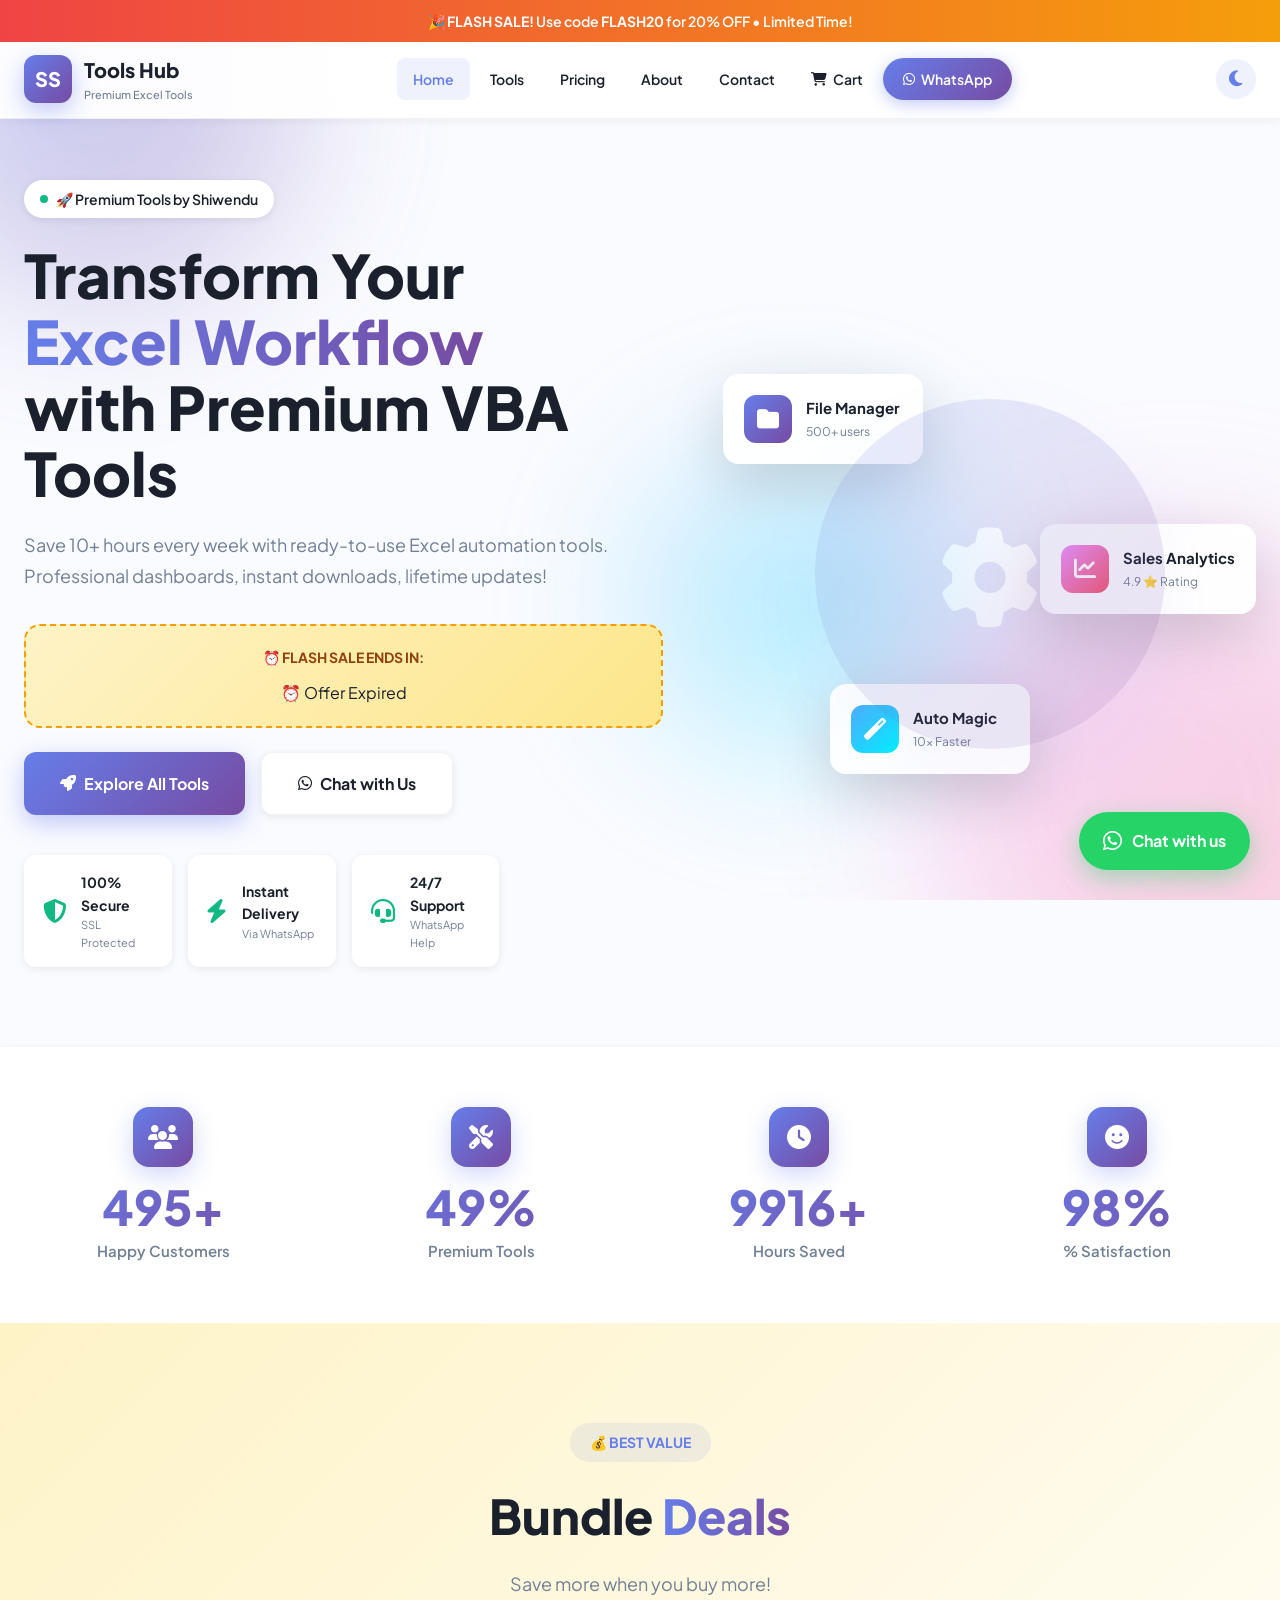
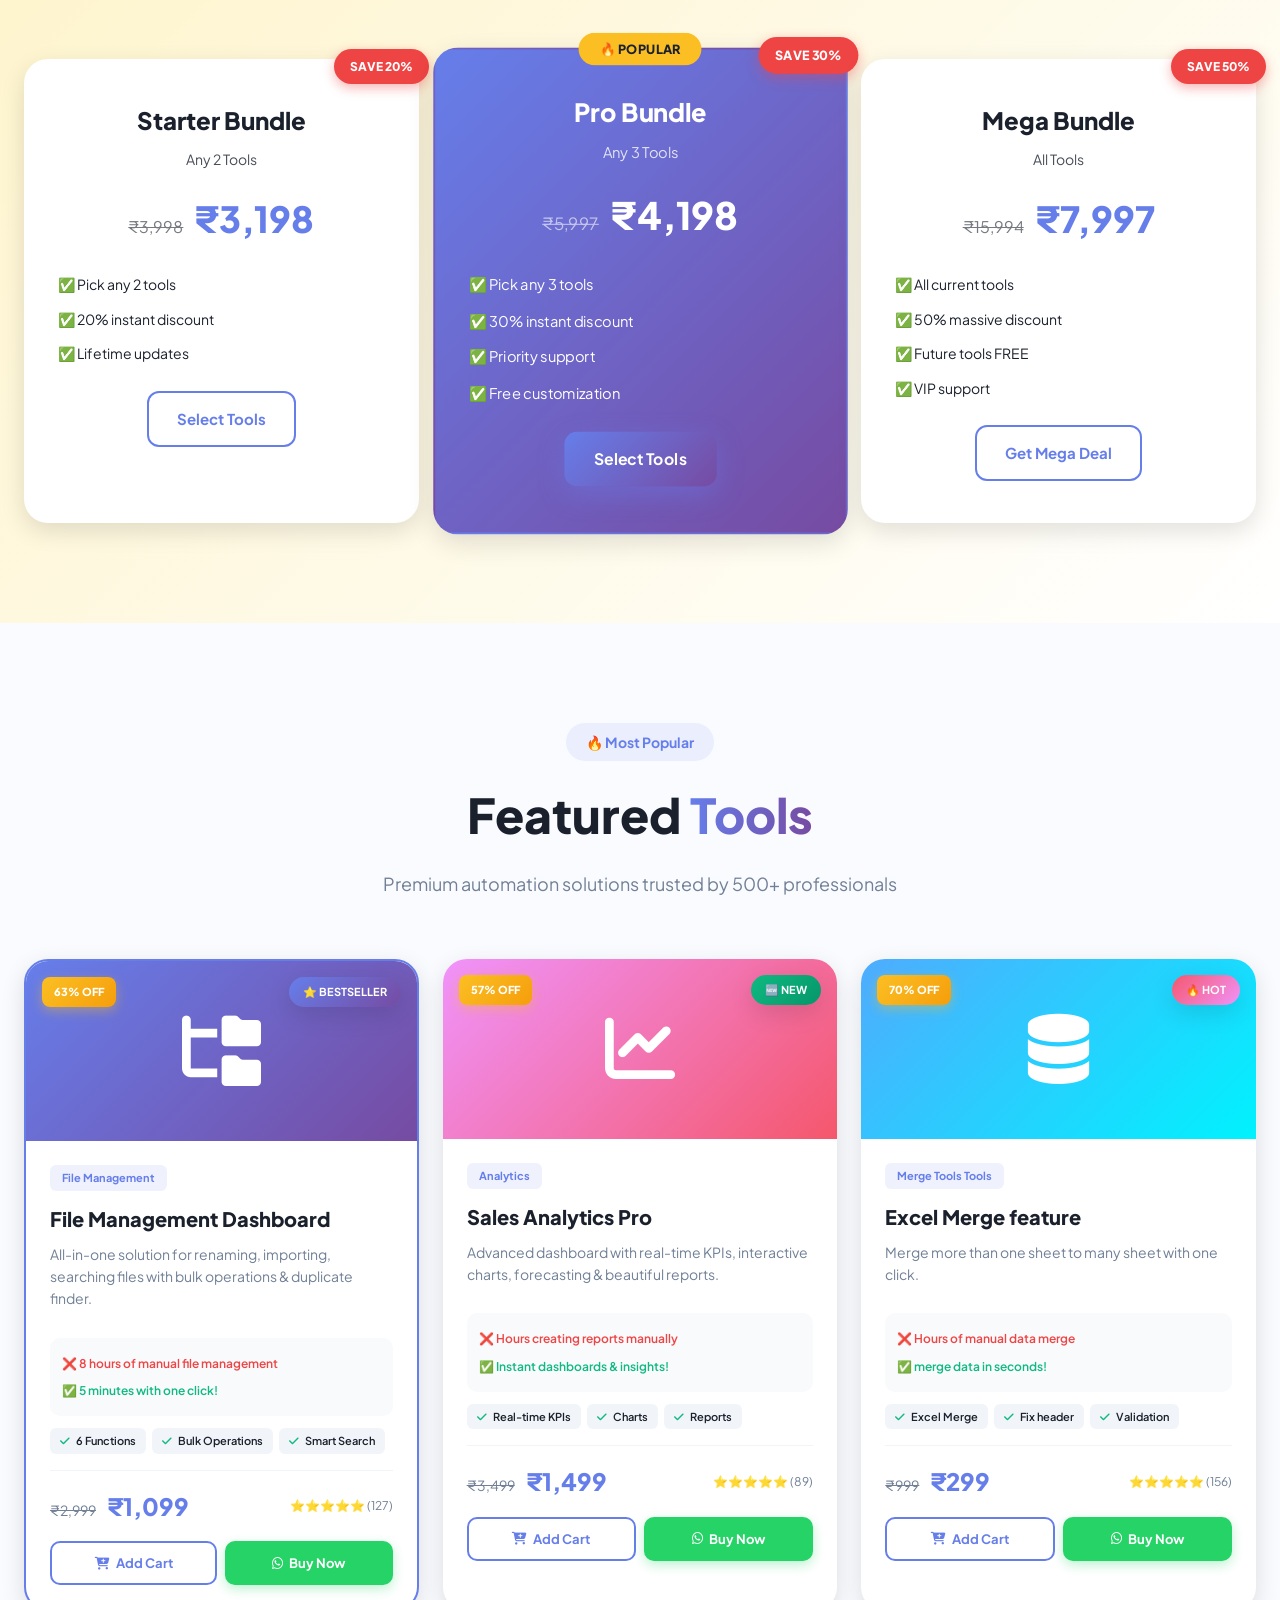
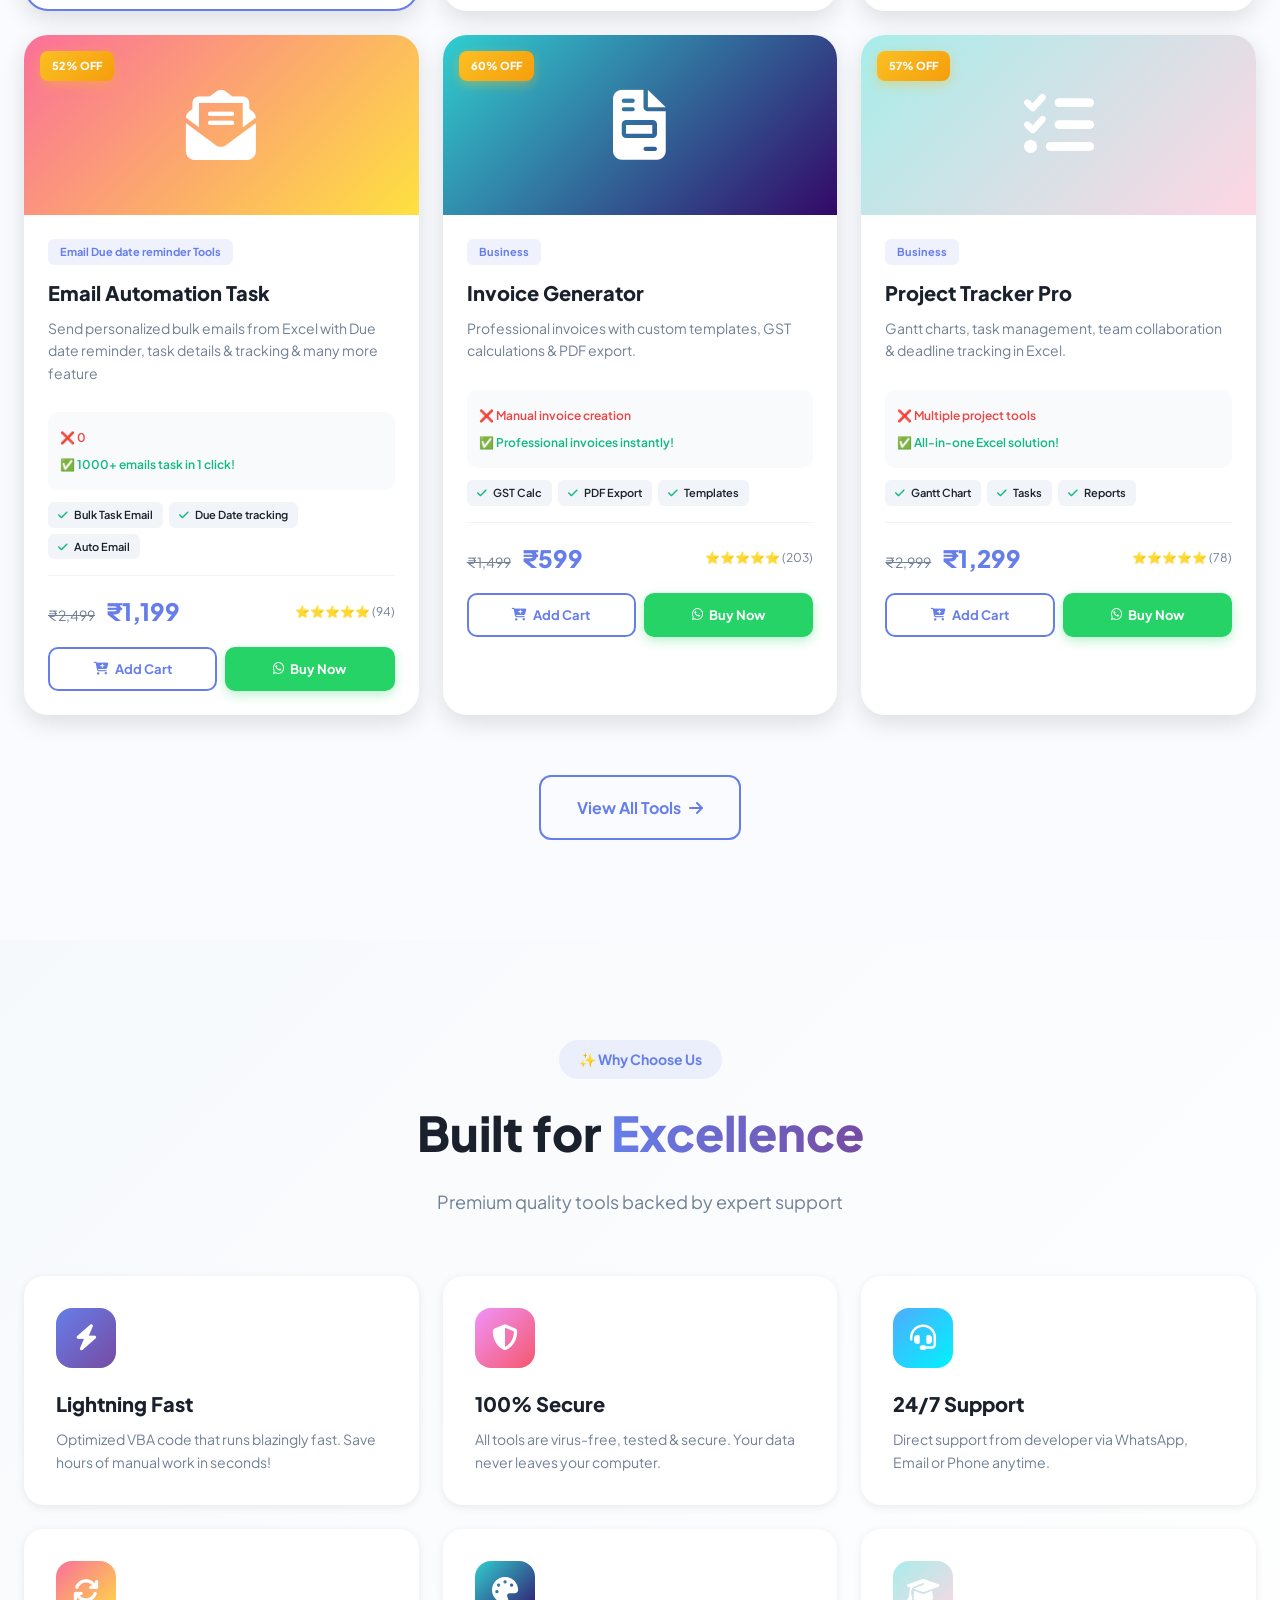
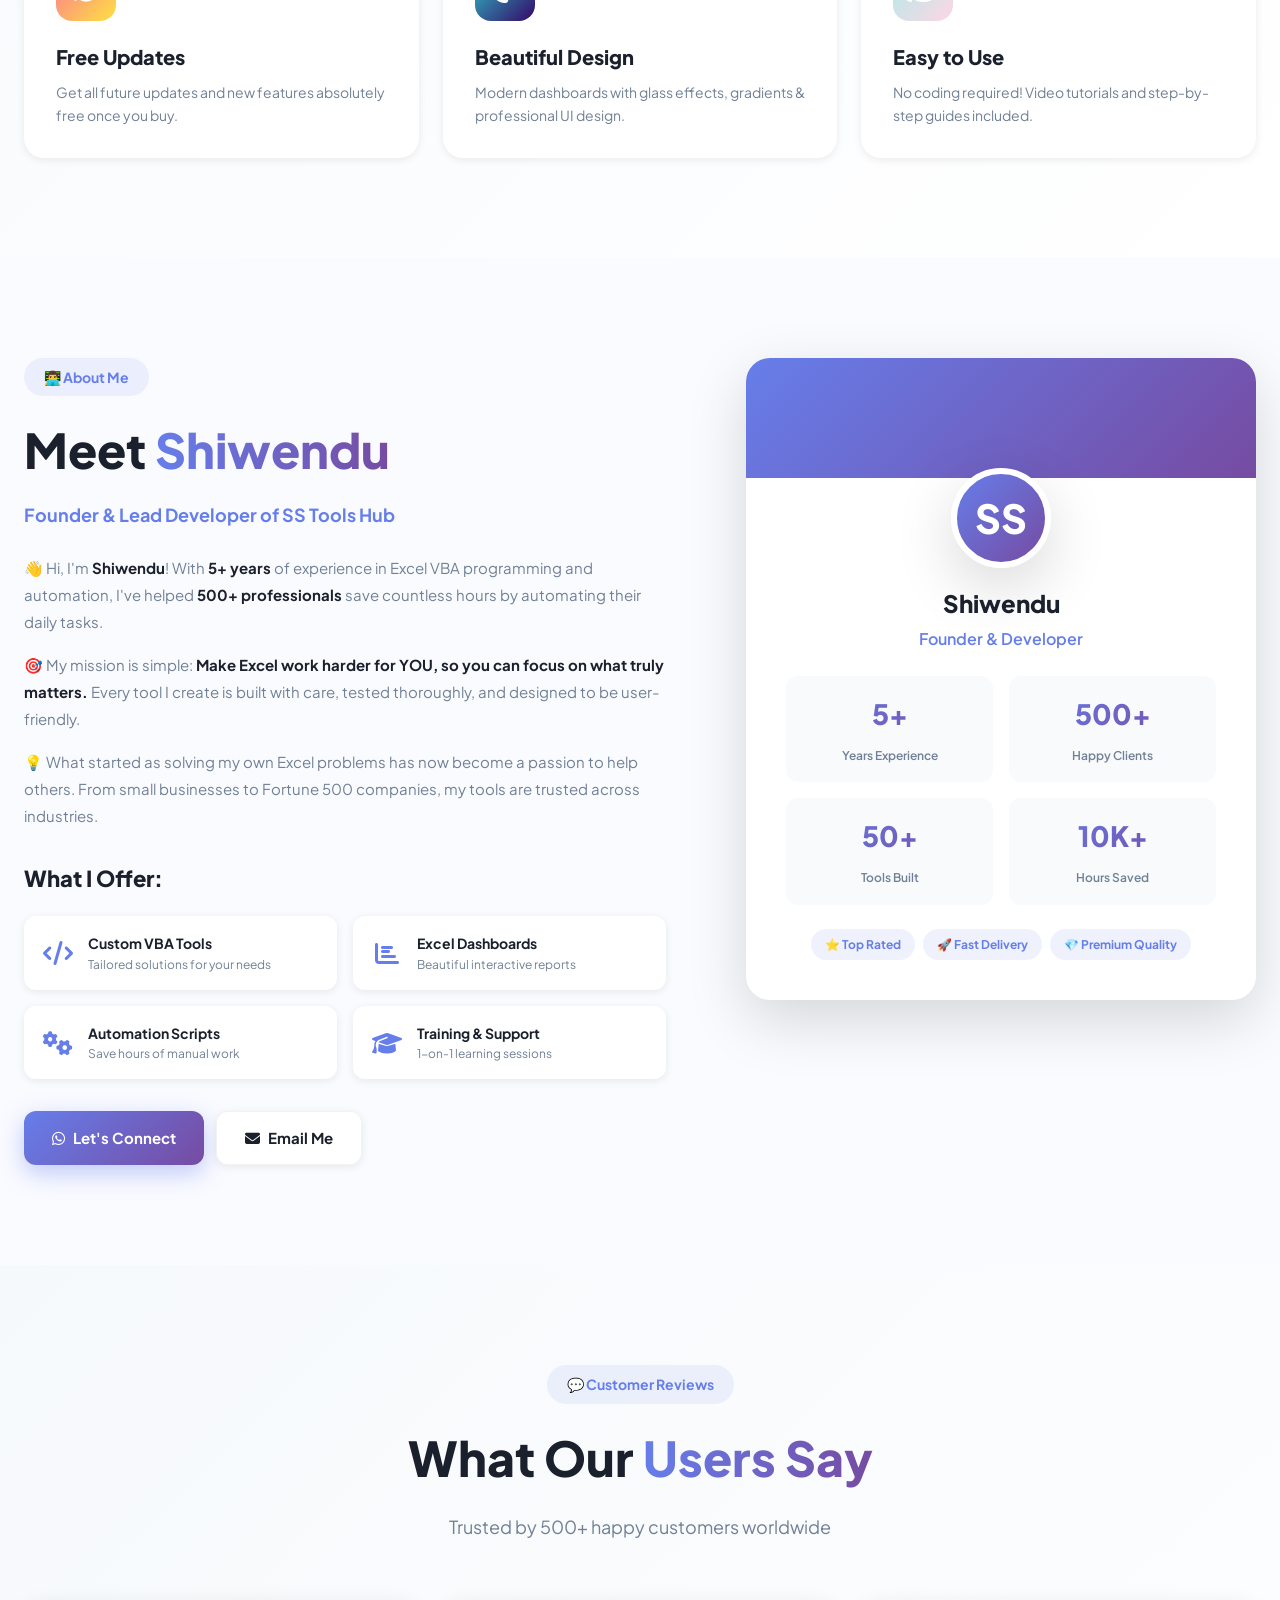
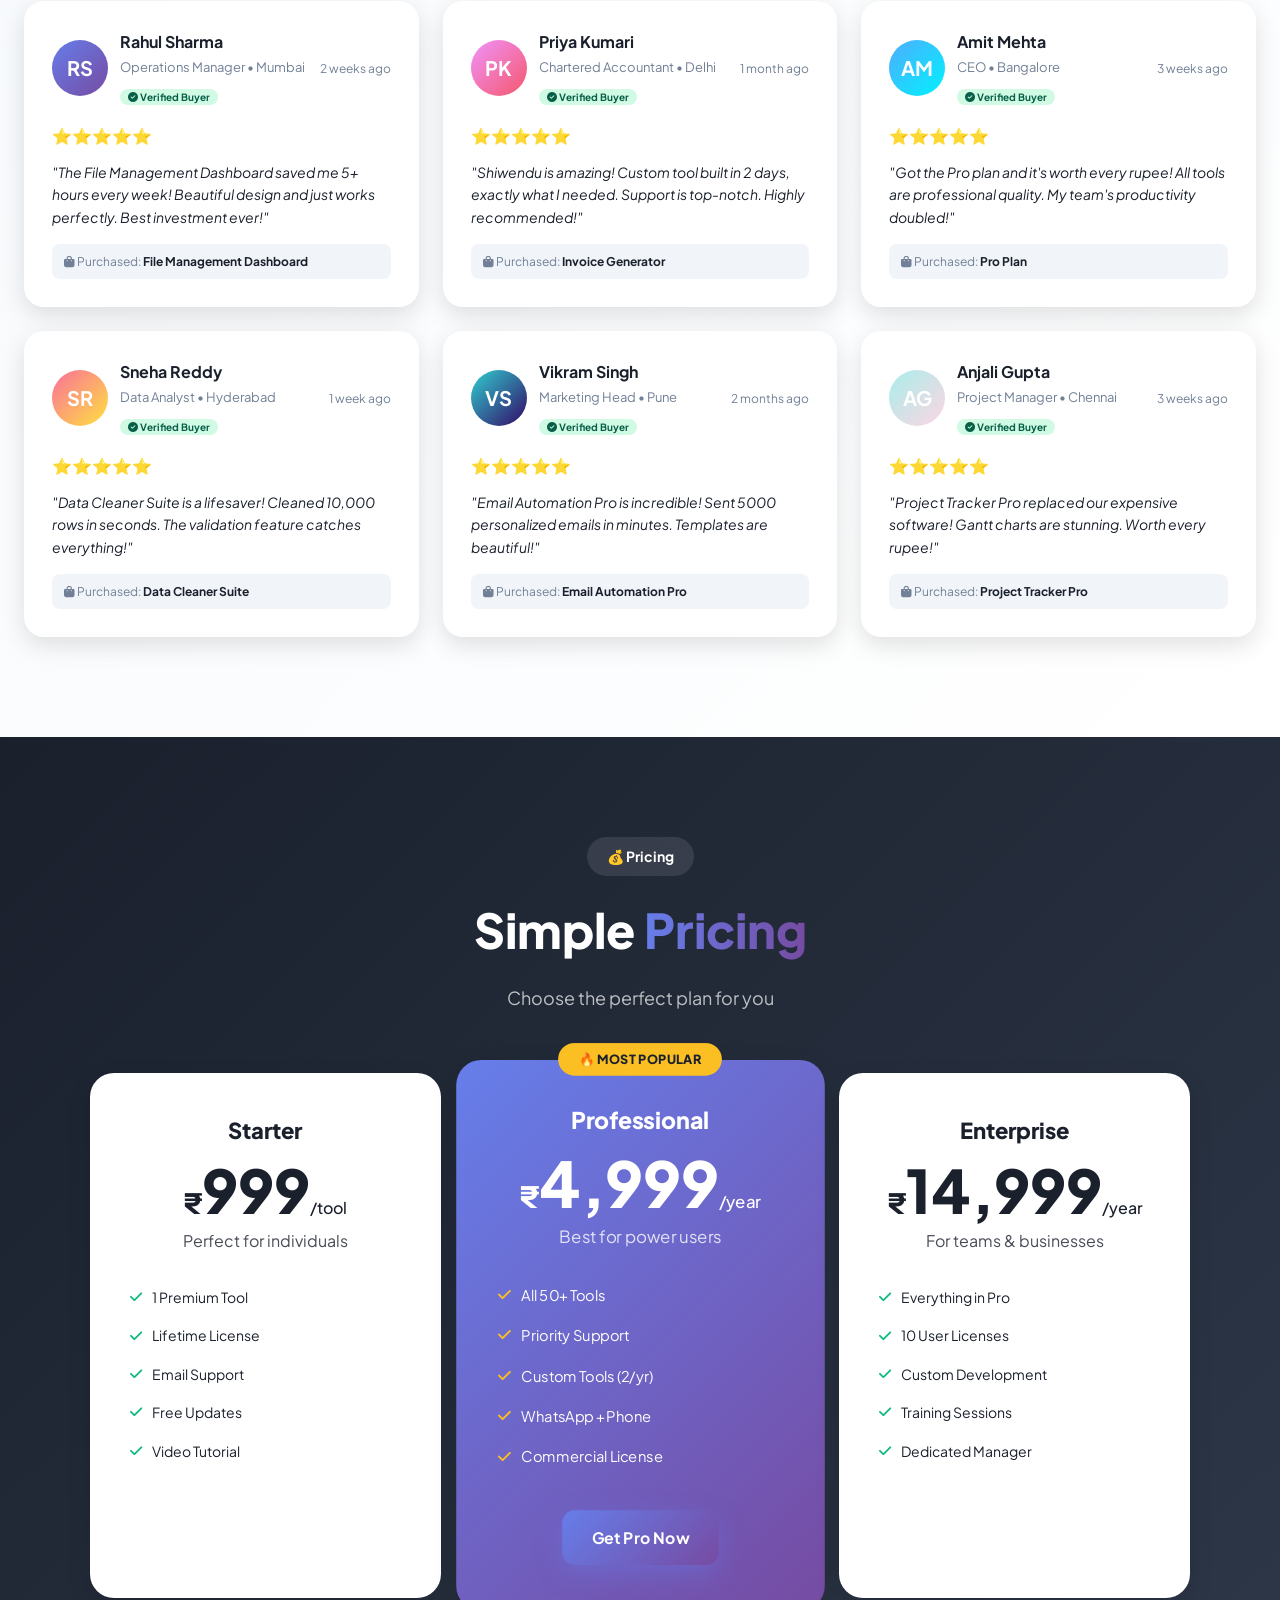
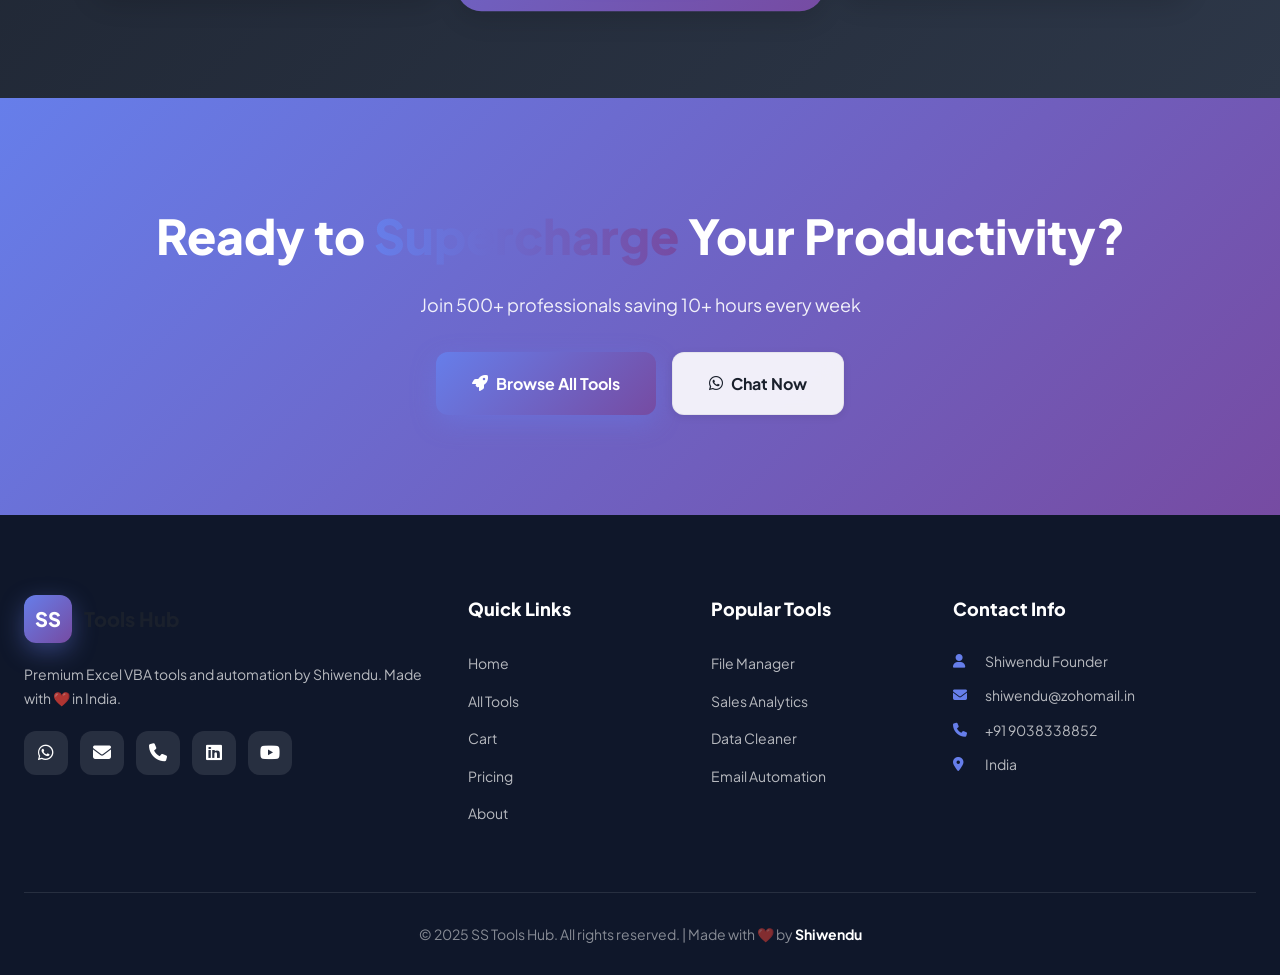
==== commit 91749486: "Update index.html" ====
--- a/index.html
+++ b/index.html
@@ -30,7 +30,7 @@
 <!-- TOP OFFER BAR -->
 <div class="top-offer-bar">
     <div class="container">
-        <span>🎉 <strong>FLASH SALE!</strong> Use code <strong>FLASH50</strong> for 50% OFF • Limited Time!</span>
+        <span>🎉 <strong>FLASH SALE!</strong> Use code <strong>FLASH20</strong> for 20% OFF • Limited Time!</span>
     </div>
 </div>
 
--- a/style.css
+++ b/style.css
@@ -1751,3 +1751,248 @@
     .section-title { font-size: 28px; }
     .top-offer-bar { font-size: 12px; padding: 8px 0; }
 }
+/* ============================================
+   ABOUT SECTION
+   ============================================ */
+.about-wrapper {
+    display: grid;
+    grid-template-columns: 1.3fr 1fr;
+    gap: 60px;
+    align-items: start;
+}
+
+.about-content {
+    padding-right: 20px;
+}
+
+.about-content .section-badge {
+    margin-bottom: 16px;
+}
+
+.about-content .section-title {
+    text-align: left;
+    margin-bottom: 12px;
+}
+
+.about-intro {
+    font-size: 18px;
+    color: var(--primary);
+    font-weight: 700;
+    margin-bottom: 24px;
+}
+
+.about-text {
+    margin-bottom: 32px;
+}
+
+.about-text p {
+    color: var(--gray);
+    line-height: 1.8;
+    margin-bottom: 16px;
+    font-size: 15px;
+}
+
+.about-text p strong {
+    color: var(--dark);
+}
+
+.about-skills h3 {
+    font-size: 22px;
+    color: var(--dark);
+    margin-bottom: 20px;
+    font-weight: 800;
+}
+
+.skills-grid {
+    display: grid;
+    grid-template-columns: repeat(2, 1fr);
+    gap: 16px;
+    margin-bottom: 32px;
+}
+
+.skill-item {
+    background: white;
+    padding: 16px;
+    border-radius: 12px;
+    display: flex;
+    align-items: center;
+    gap: 12px;
+    box-shadow: var(--shadow-sm);
+    transition: all 0.3s;
+}
+
+.skill-item:hover {
+    transform: translateY(-3px);
+    box-shadow: var(--shadow-md);
+}
+
+.skill-item i {
+    font-size: 24px;
+    color: var(--primary);
+    width: 36px;
+    text-align: center;
+}
+
+.skill-item div {
+    display: flex;
+    flex-direction: column;
+}
+
+.skill-item strong {
+    font-size: 14px;
+    color: var(--dark);
+}
+
+.skill-item span {
+    font-size: 12px;
+    color: var(--gray);
+}
+
+.about-cta {
+    display: flex;
+    gap: 12px;
+    flex-wrap: wrap;
+}
+
+/* ABOUT VISUAL CARD */
+.about-visual {
+    position: sticky;
+    top: 140px;
+}
+
+.about-card {
+    background: white;
+    border-radius: 24px;
+    padding: 40px;
+    text-align: center;
+    box-shadow: var(--shadow-lg);
+    position: relative;
+    overflow: hidden;
+}
+
+.about-card::before {
+    content: '';
+    position: absolute;
+    top: 0;
+    left: 0;
+    right: 0;
+    height: 120px;
+    background: var(--gradient);
+    z-index: 0;
+}
+
+.about-avatar {
+    width: 100px;
+    height: 100px;
+    background: var(--gradient);
+    border-radius: 50%;
+    color: white;
+    font-size: 40px;
+    font-weight: 800;
+    display: flex;
+    align-items: center;
+    justify-content: center;
+    margin: 0 auto 16px;
+    border: 6px solid white;
+    box-shadow: var(--shadow-lg);
+    position: relative;
+    z-index: 1;
+    margin-top: 70px;
+}
+
+.about-card h3 {
+    font-size: 24px;
+    color: var(--dark);
+    margin-bottom: 4px;
+    font-weight: 800;
+    position: relative;
+    z-index: 1;
+}
+
+.about-role {
+    color: var(--primary);
+    font-weight: 600;
+    margin-bottom: 24px;
+    position: relative;
+    z-index: 1;
+}
+
+.about-stats {
+    display: grid;
+    grid-template-columns: repeat(2, 1fr);
+    gap: 16px;
+    margin-bottom: 24px;
+    position: relative;
+    z-index: 1;
+}
+
+.about-stat {
+    background: #f8fafc;
+    padding: 16px;
+    border-radius: 12px;
+    text-align: center;
+}
+
+.about-stat strong {
+    display: block;
+    font-size: 28px;
+    background: var(--gradient);
+    -webkit-background-clip: text;
+    -webkit-text-fill-color: transparent;
+    font-weight: 800;
+    margin-bottom: 4px;
+}
+
+.about-stat span {
+    font-size: 12px;
+    color: var(--gray);
+    font-weight: 600;
+}
+
+.about-badges {
+    display: flex;
+    flex-wrap: wrap;
+    gap: 8px;
+    justify-content: center;
+    position: relative;
+    z-index: 1;
+}
+
+.about-badge {
+    background: rgba(102,126,234,0.1);
+    color: var(--primary);
+    padding: 6px 14px;
+    border-radius: 100px;
+    font-size: 12px;
+    font-weight: 700;
+}
+
+/* RESPONSIVE - ABOUT */
+@media (max-width: 968px) {
+    .about-wrapper {
+        grid-template-columns: 1fr;
+        gap: 40px;
+    }
+    
+    .about-content {
+        padding-right: 0;
+    }
+    
+    .about-content .section-title {
+        text-align: center;
+    }
+    
+    .about-visual {
+        position: static;
+        max-width: 400px;
+        margin: 0 auto;
+    }
+    
+    .skills-grid {
+        grid-template-columns: 1fr;
+    }
+    
+    .about-stats {
+        grid-template-columns: repeat(2, 1fr);
+    }
+}
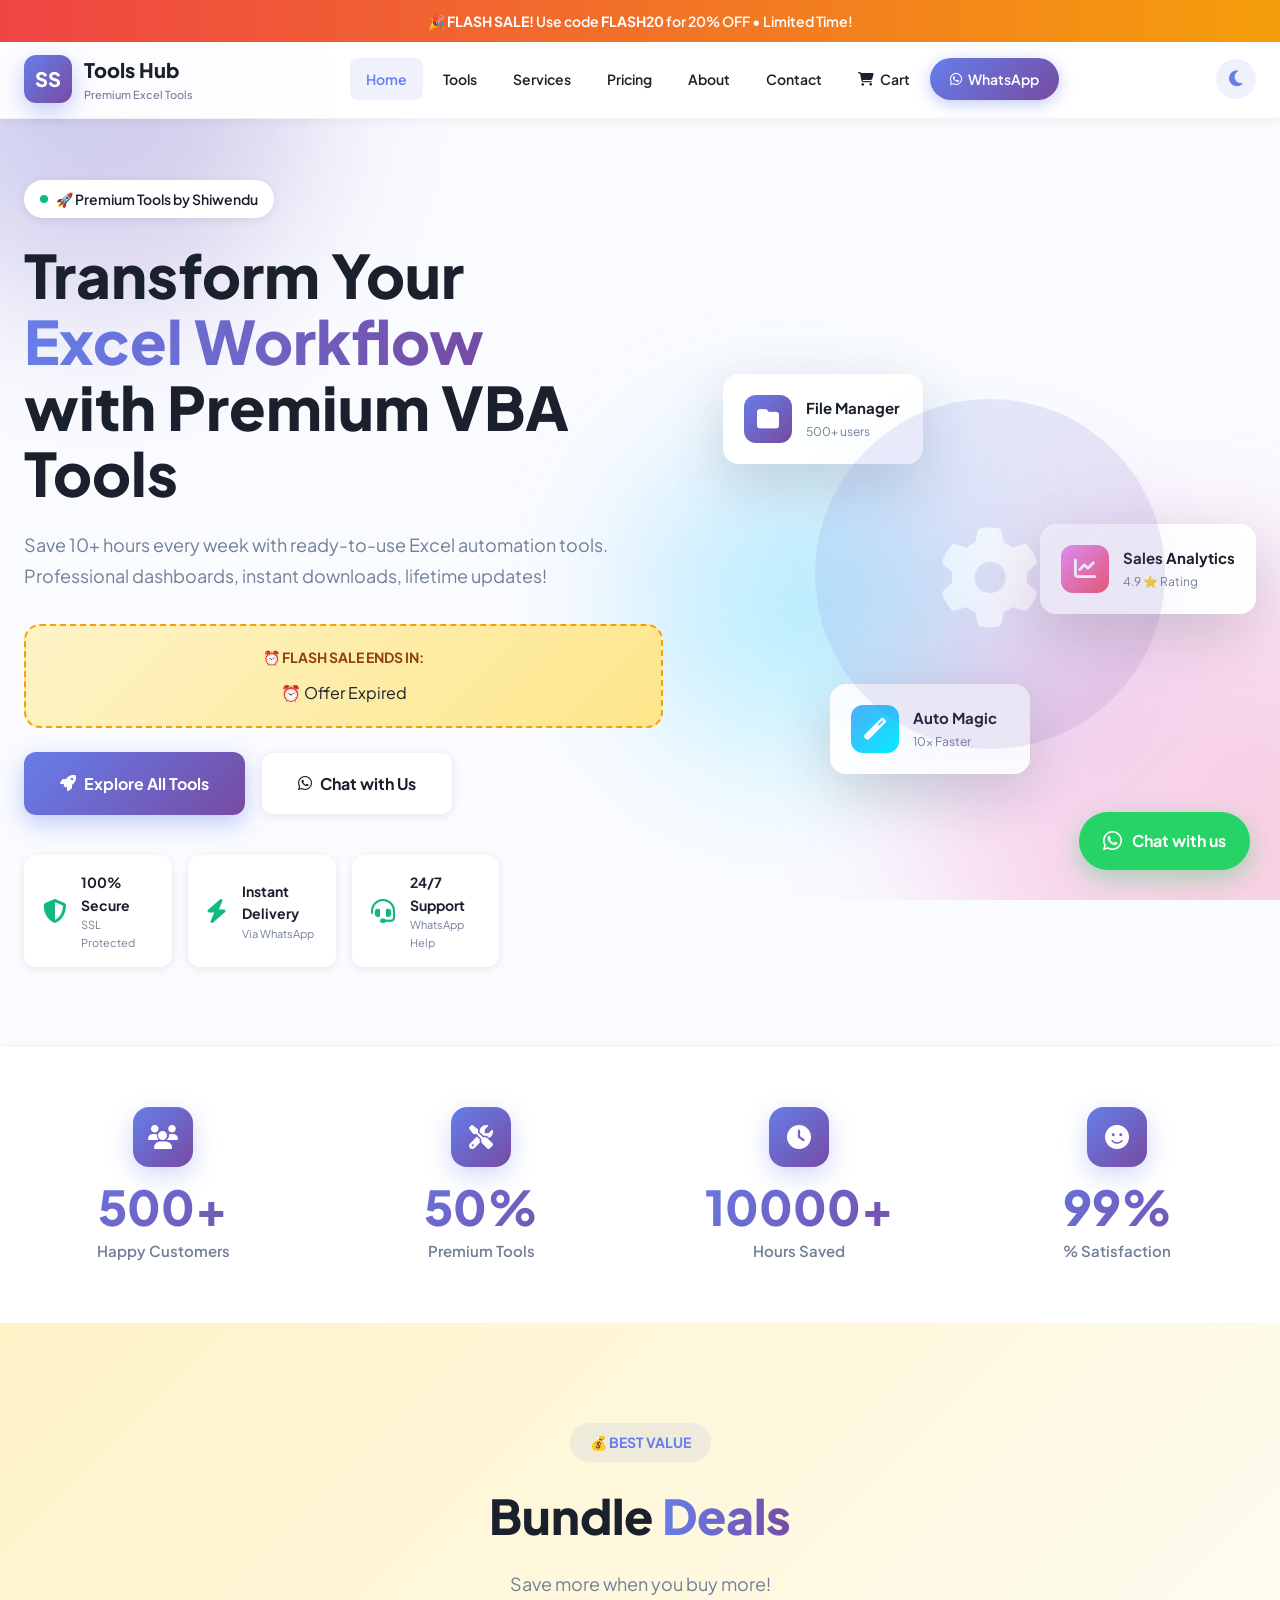
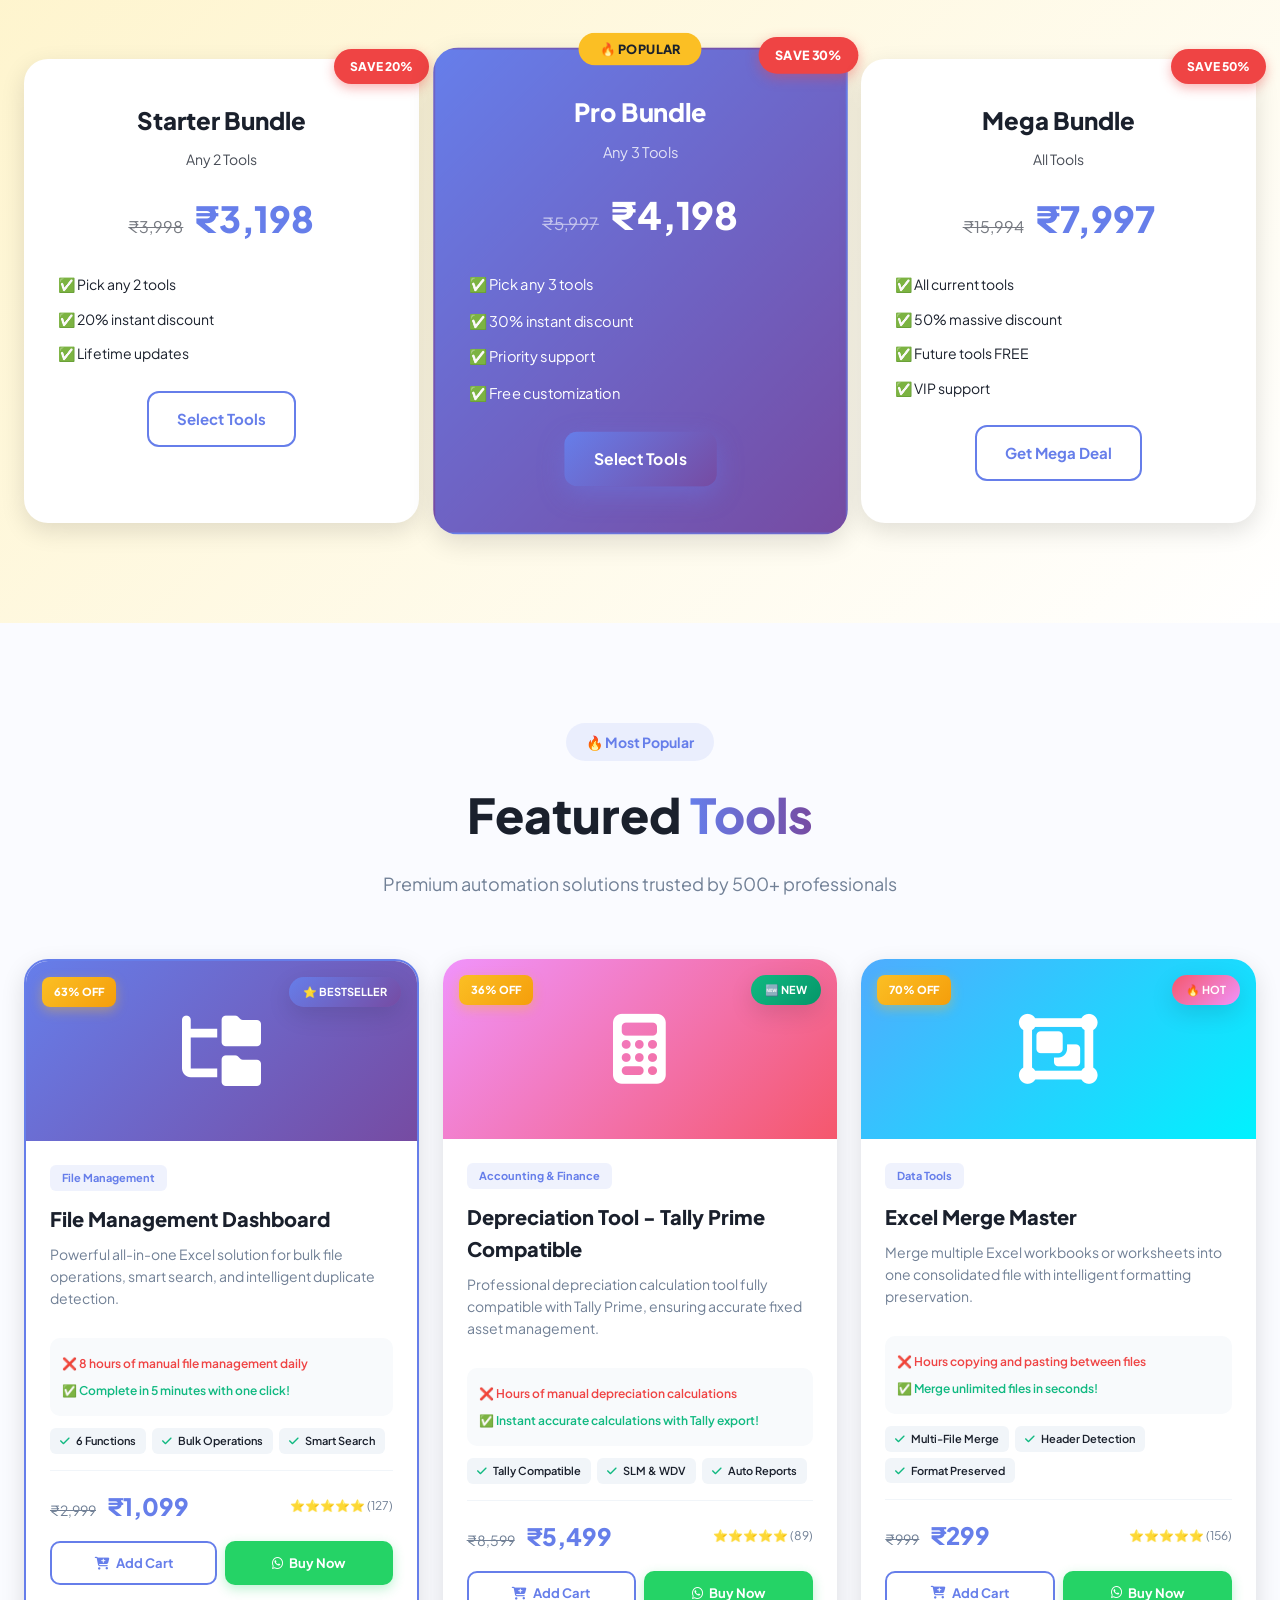
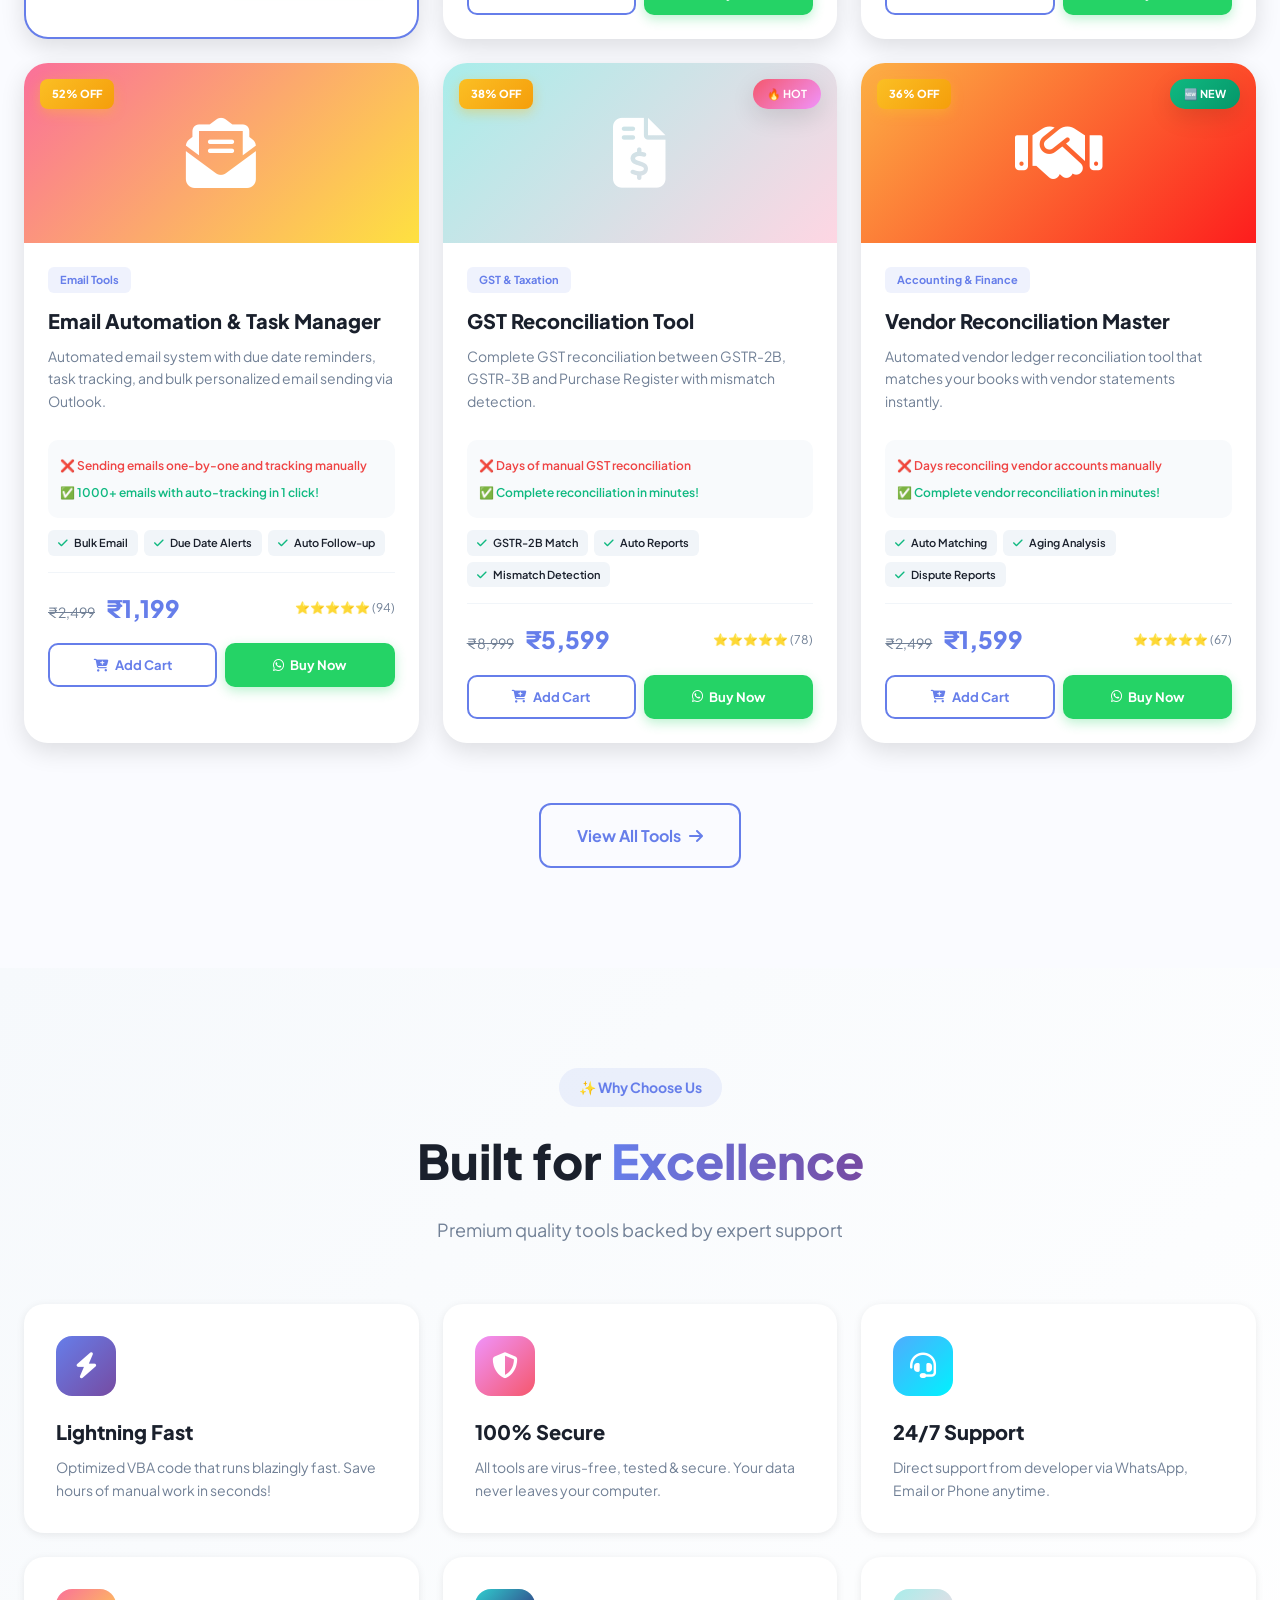
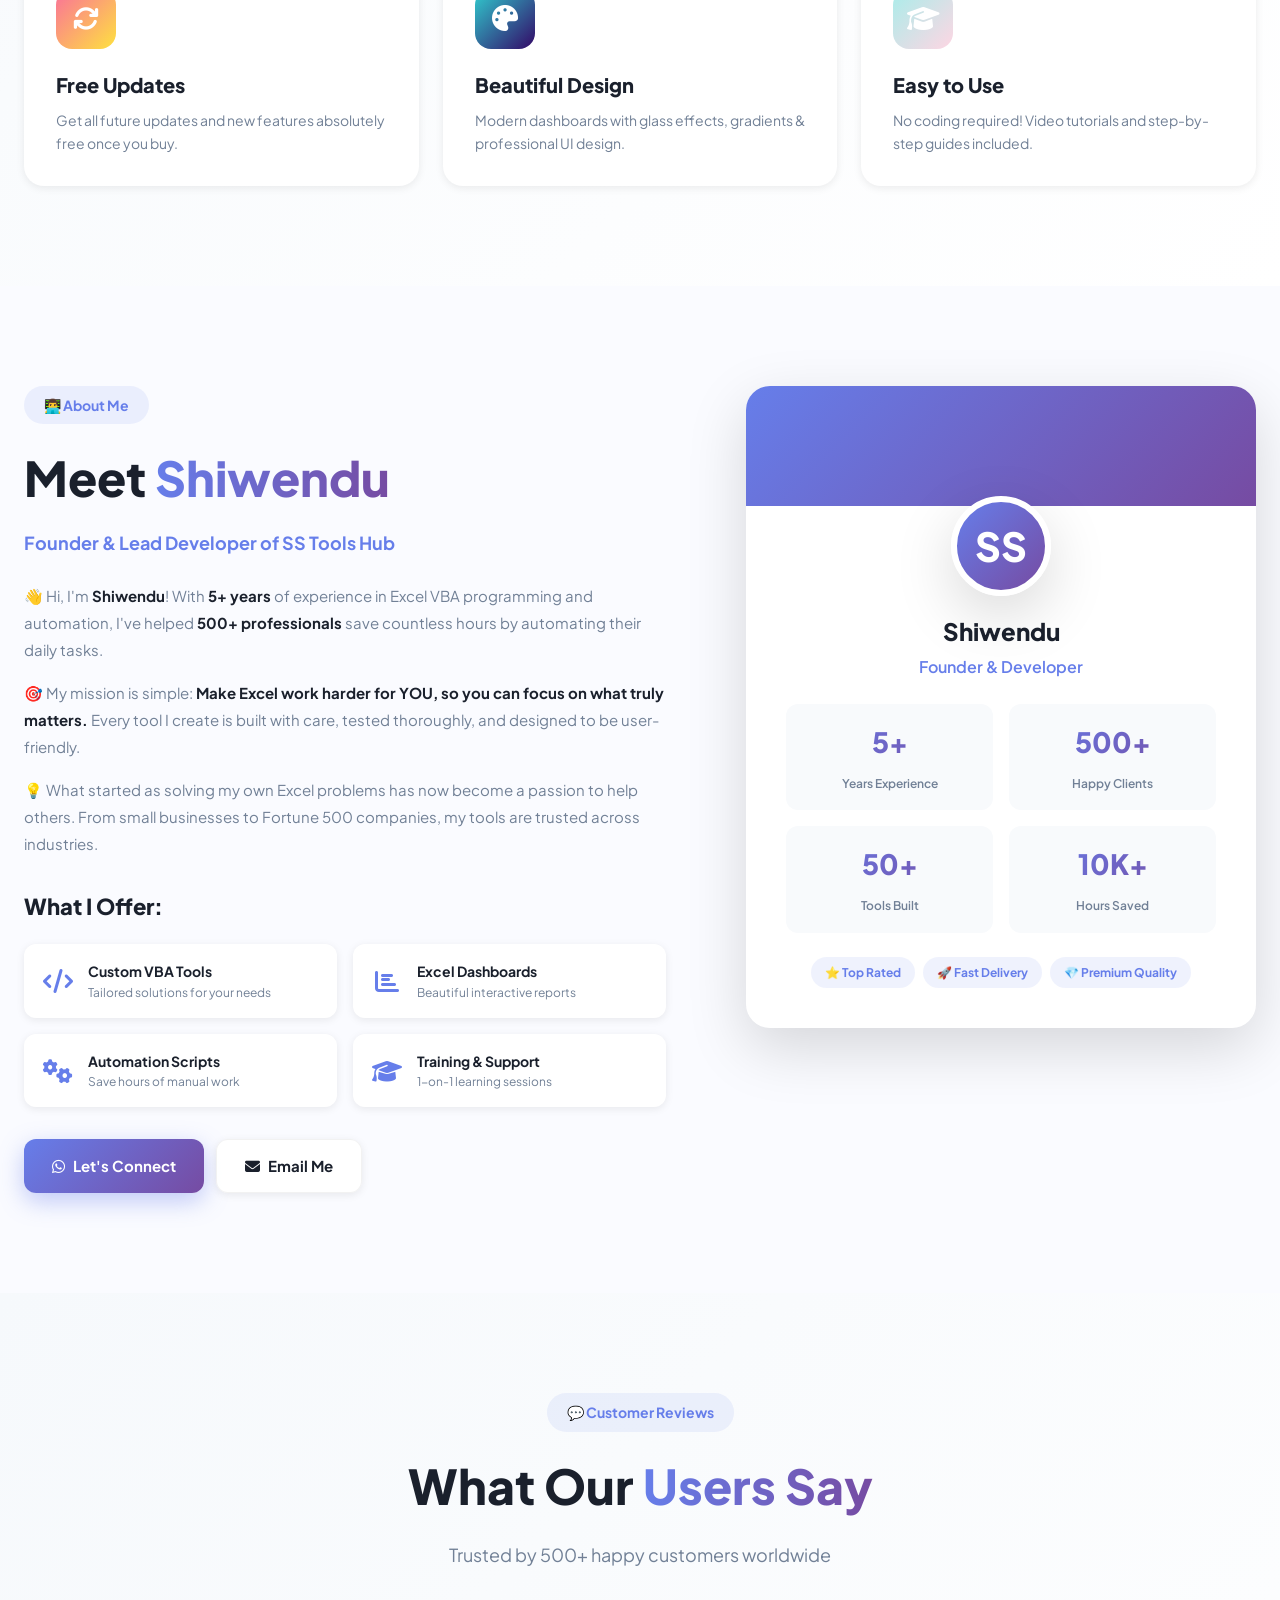
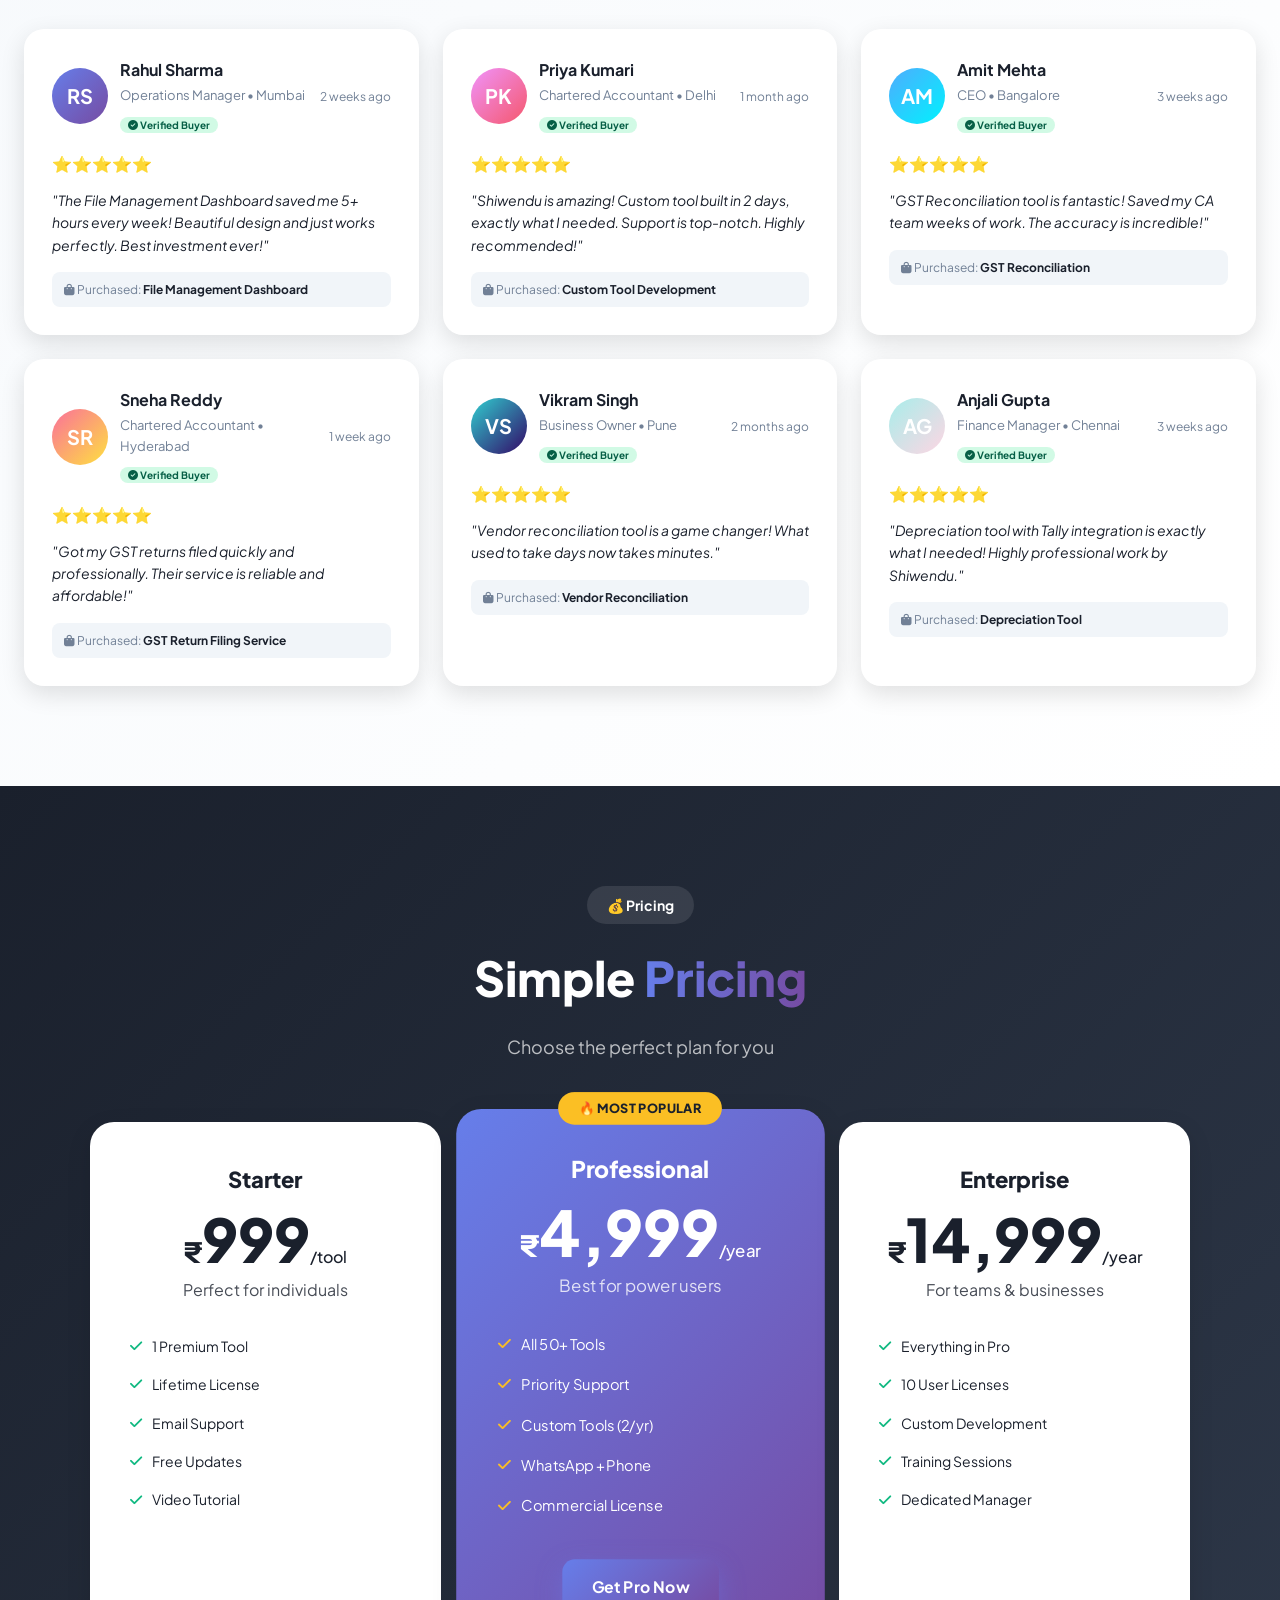
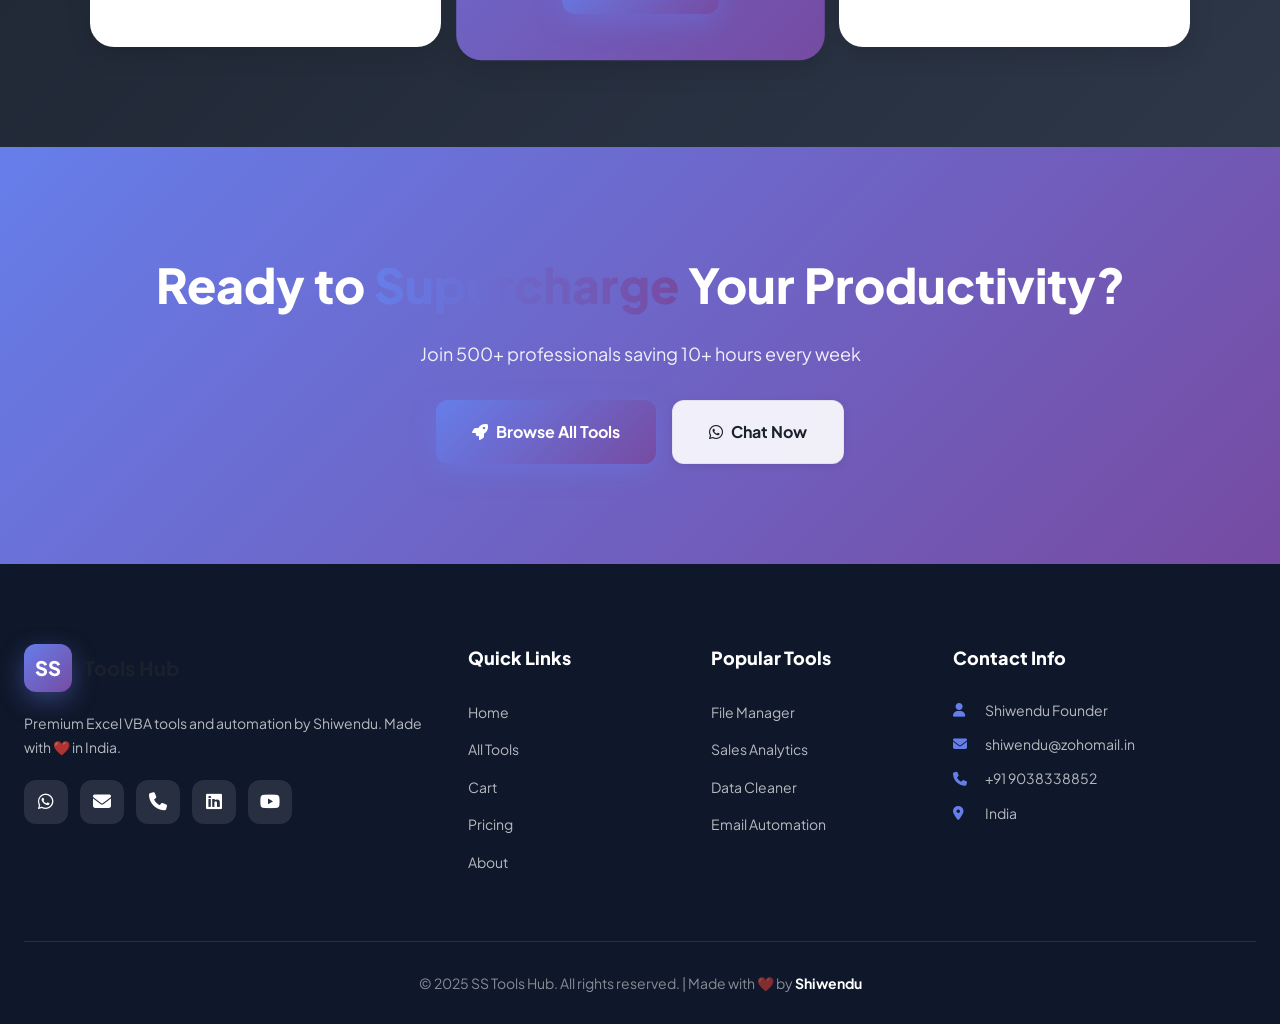
==== commit 26f560f1: "Update index.html" ====
--- a/index.html
+++ b/index.html
@@ -47,6 +47,7 @@
         <ul class="nav-menu" id="navMenu">
             <li><a href="index.html" class="active">Home</a></li>
             <li><a href="tools.html">Tools</a></li>
+            <li><a href="services.html">Services</a></li>
             <li><a href="#pricing">Pricing</a></li>
             <li><a href="#about">About</a></li>
             <li><a href="#contact">Contact</a></li>
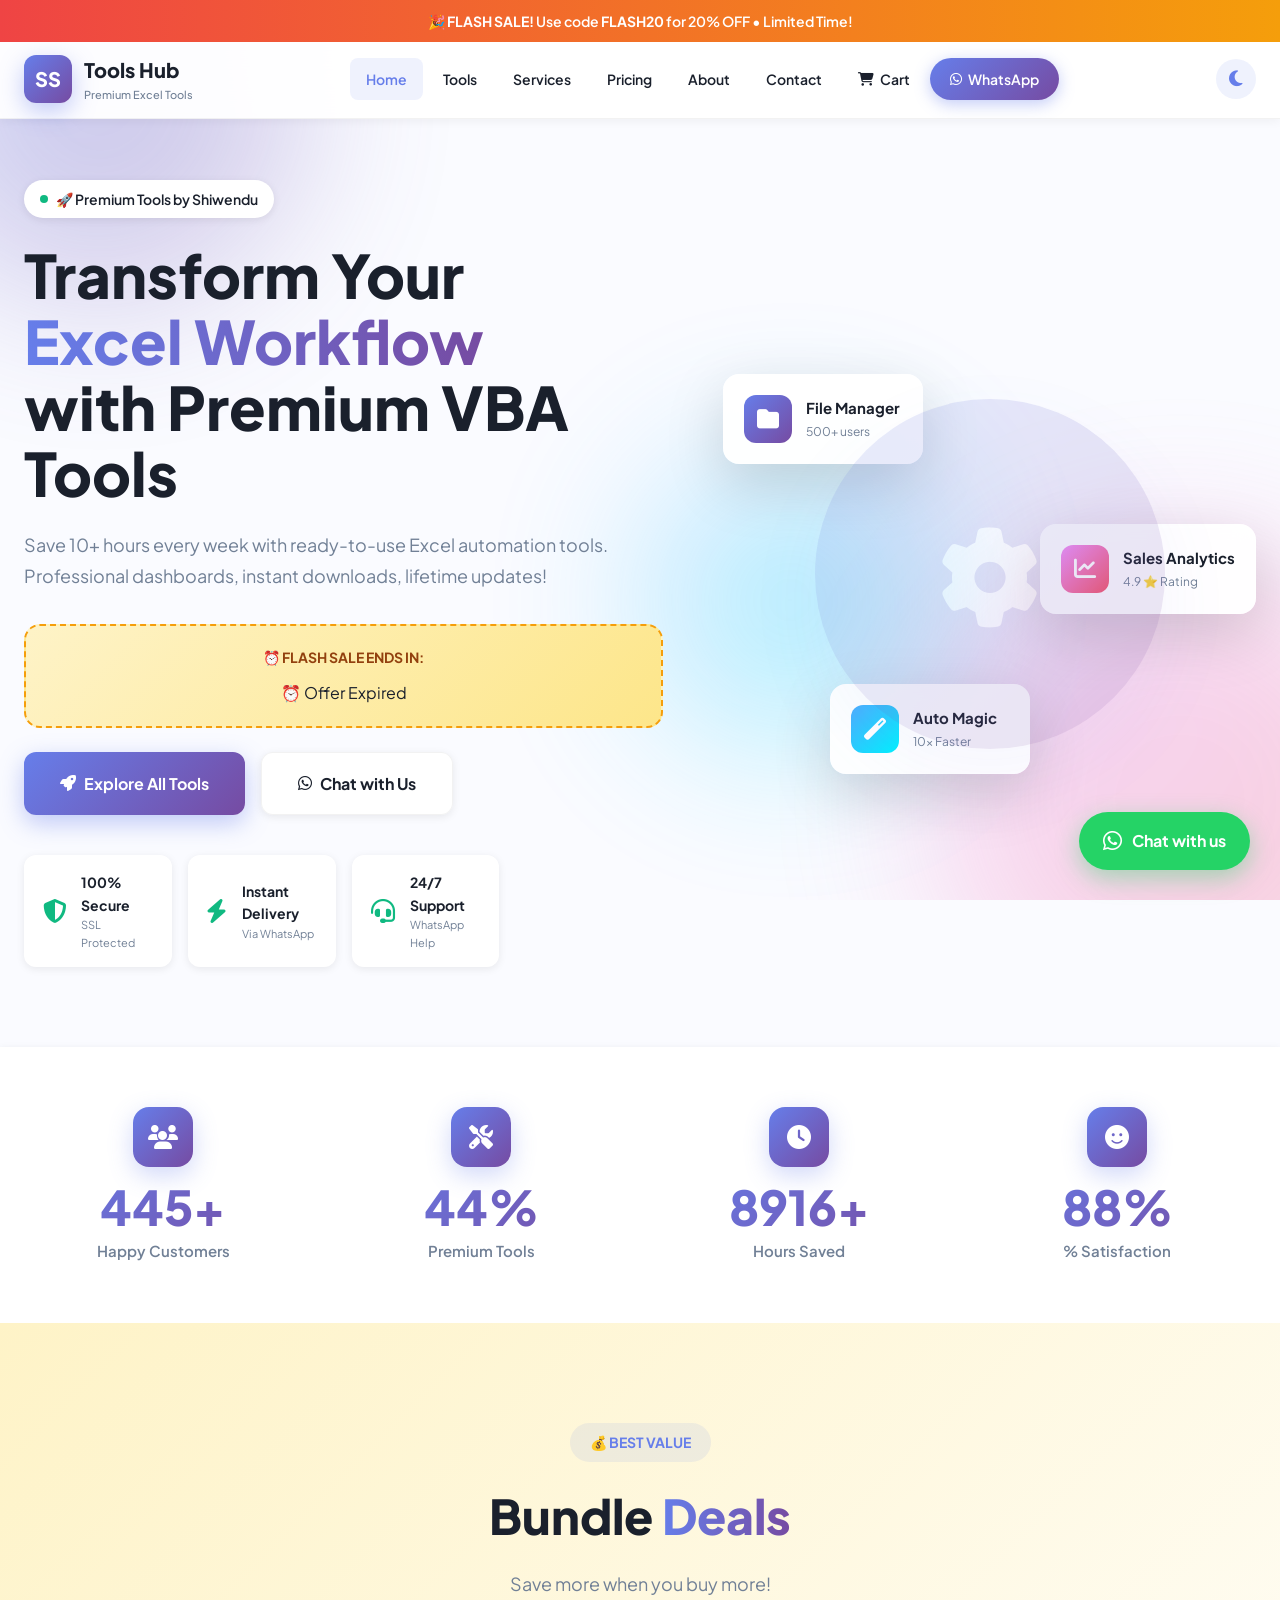
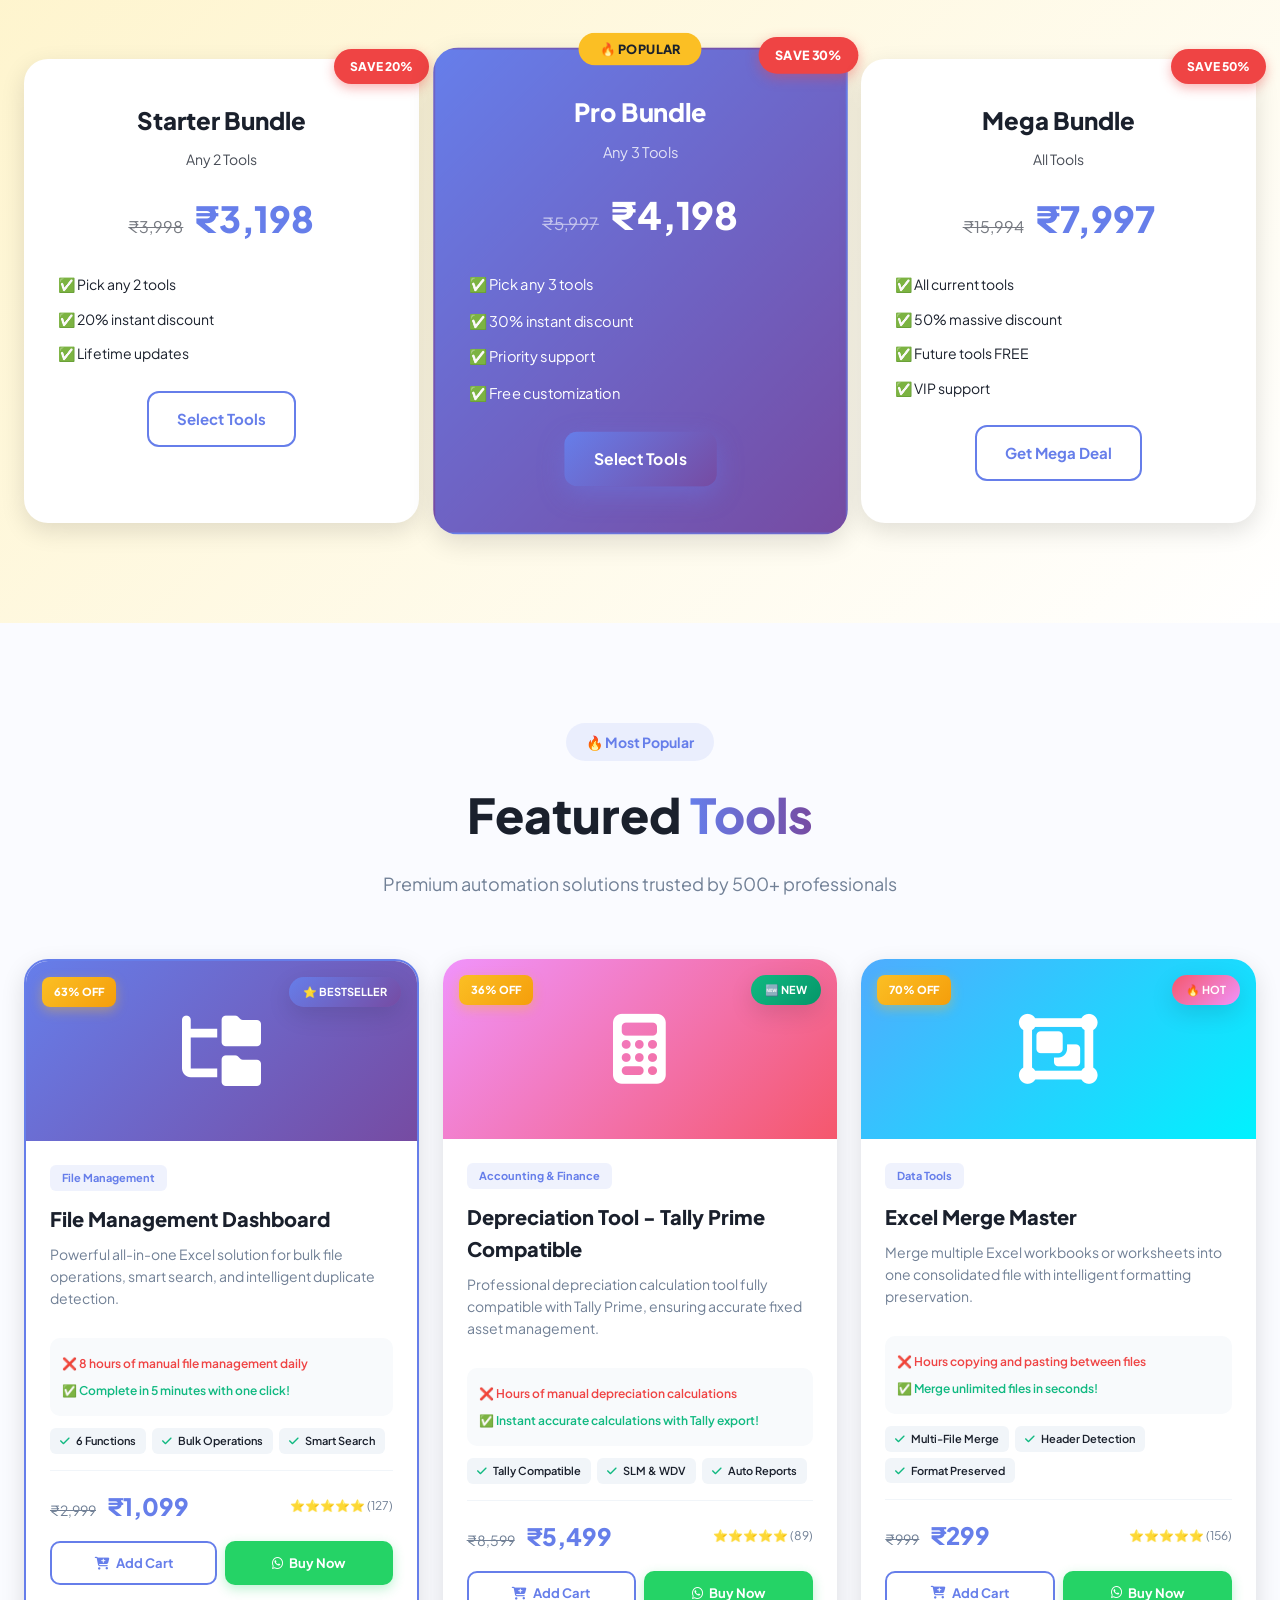
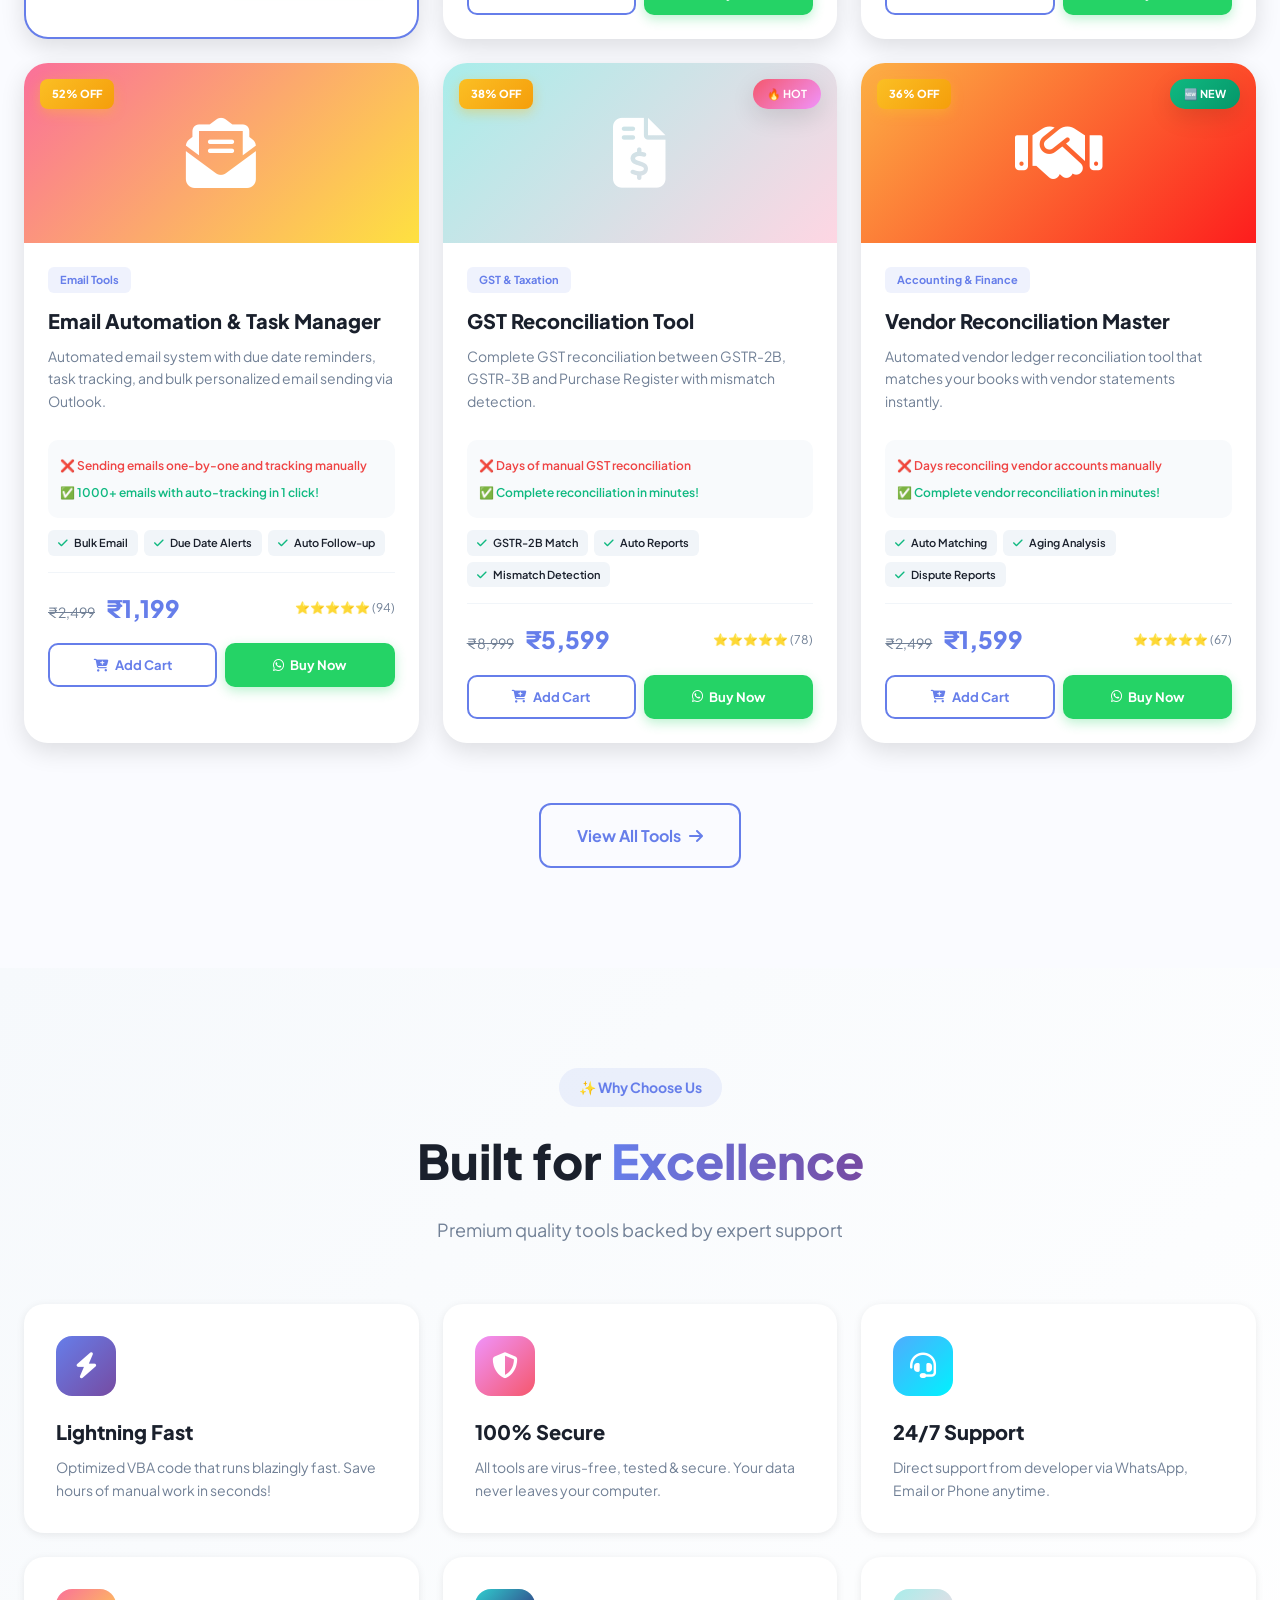
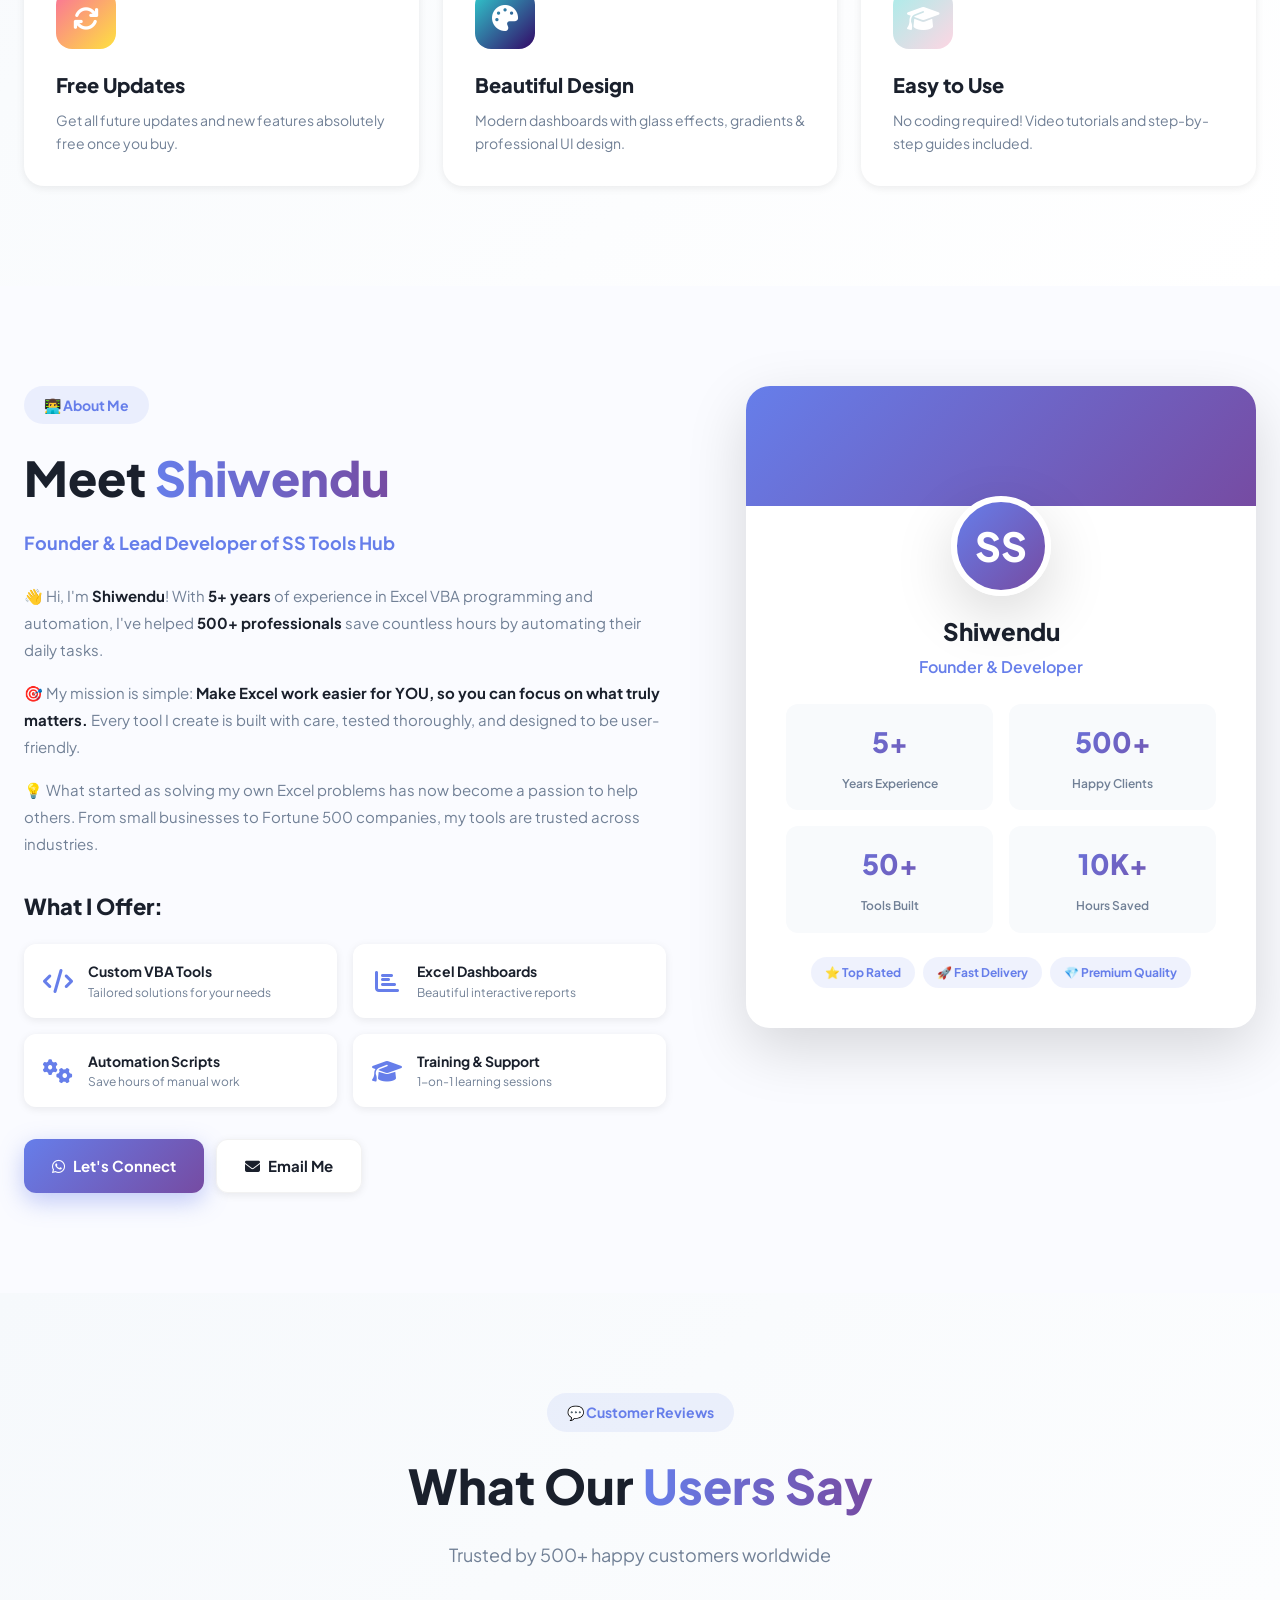
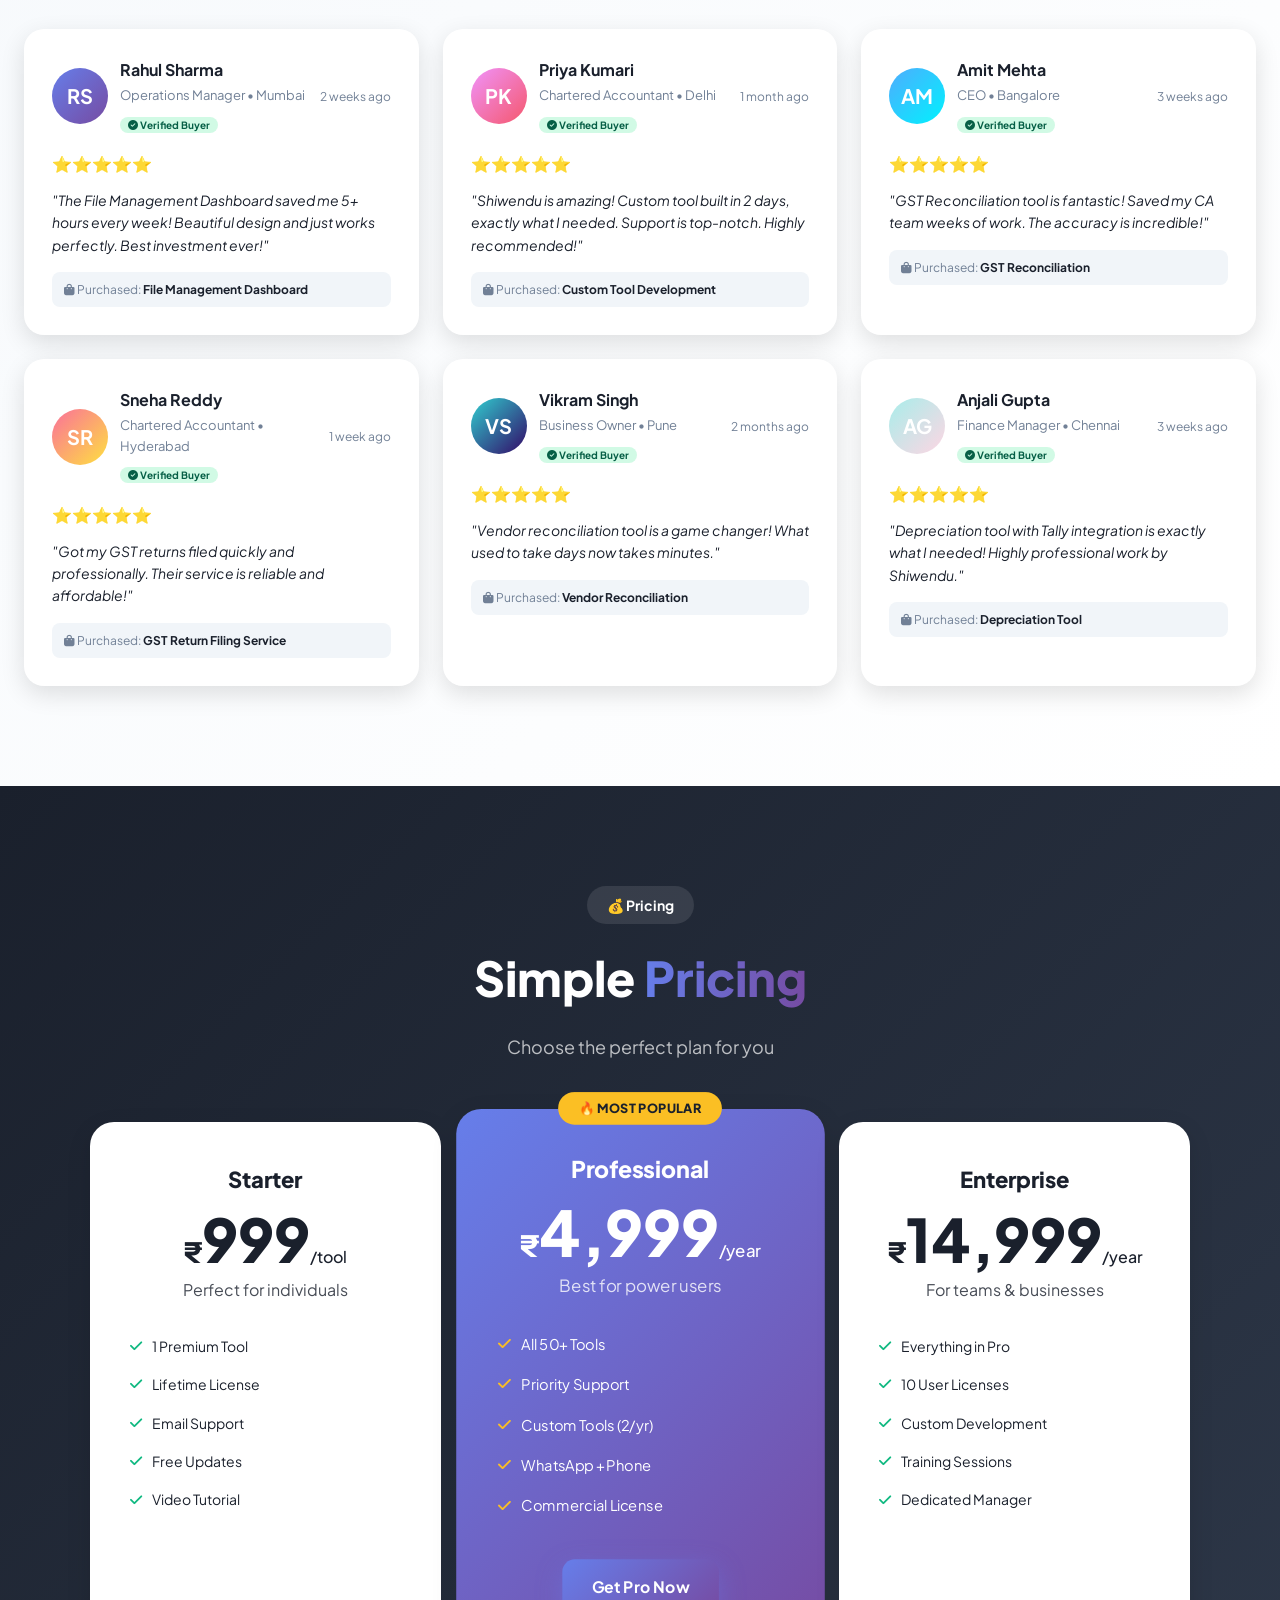
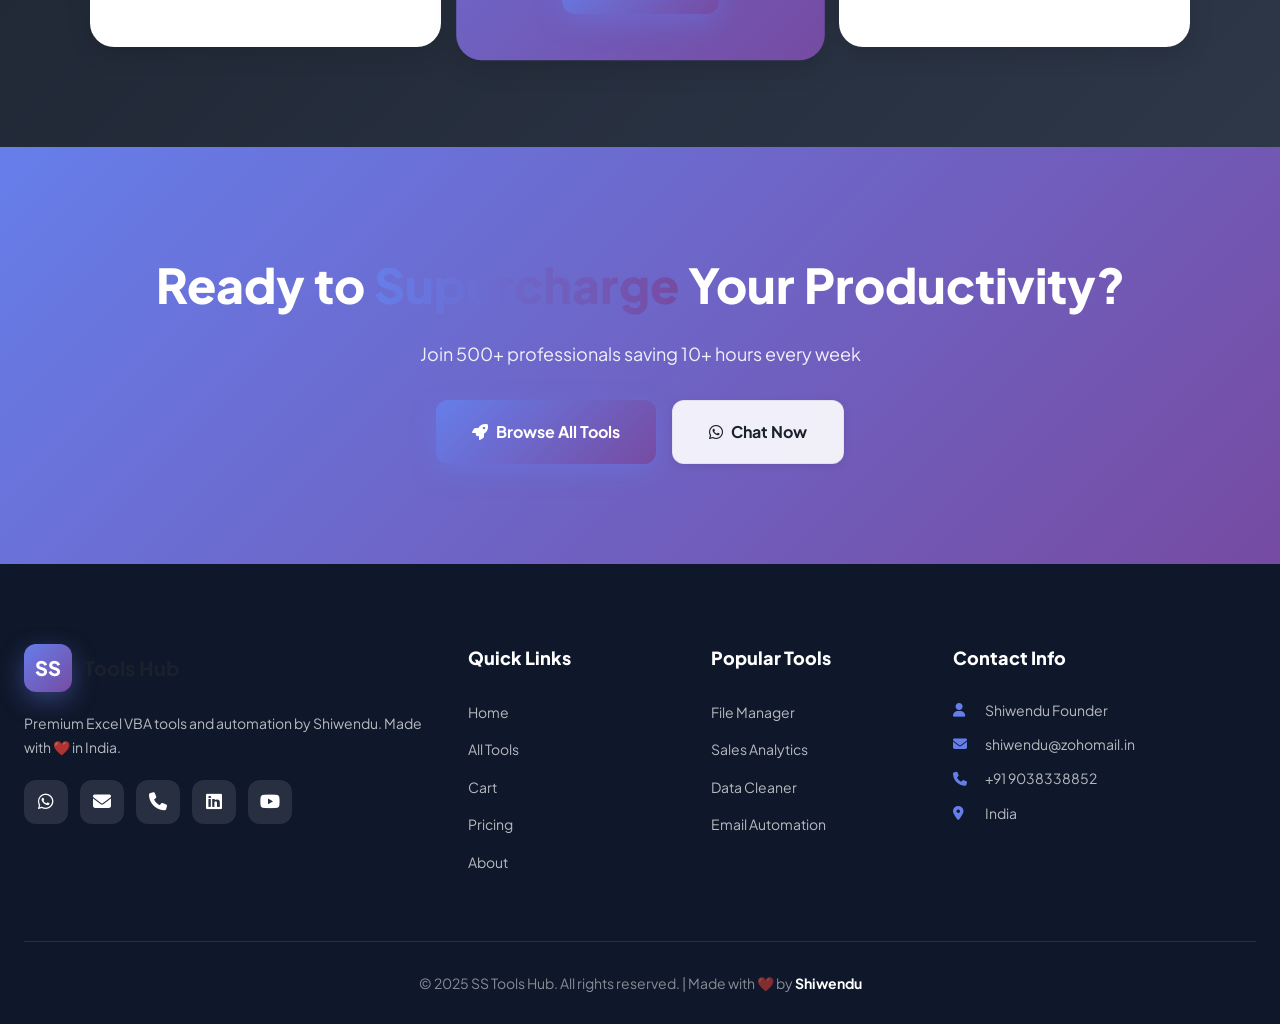
==== commit 1f740dbd: "Update index.html" ====
--- a/index.html
+++ b/index.html
@@ -316,7 +316,7 @@
                 <div class="about-text">
                     <p>👋 Hi, I'm <strong>Shiwendu</strong>! With <strong>5+ years</strong> of experience in Excel VBA programming and automation, I've helped <strong>500+ professionals</strong> save countless hours by automating their daily tasks.</p>
                     
-                    <p>🎯 My mission is simple: <strong>Make Excel work harder for YOU, so you can focus on what truly matters.</strong> Every tool I create is built with care, tested thoroughly, and designed to be user-friendly.</p>
+                    <p>🎯 My mission is simple: <strong>Make Excel work easier for YOU, so you can focus on what truly matters.</strong> Every tool I create is built with care, tested thoroughly, and designed to be user-friendly.</p>
                     
                     <p>💡 What started as solving my own Excel problems has now become a passion to help others. From small businesses to Fortune 500 companies, my tools are trusted across industries.</p>
                 </div>
--- a/style.css
+++ b/style.css
@@ -1996,3 +1996,59 @@
         grid-template-columns: repeat(2, 1fr);
     }
 }
+/* SERVICES PAGE STYLES */
+.service-highlights {
+    display: flex;
+    justify-content: center;
+    gap: 24px;
+    flex-wrap: wrap;
+    margin-top: 24px;
+}
+
+.highlight-item {
+    display: flex;
+    align-items: center;
+    gap: 8px;
+    background: white;
+    padding: 12px 20px;
+    border-radius: 100px;
+    box-shadow: var(--shadow-sm);
+    font-weight: 600;
+    color: var(--dark);
+    font-size: 14px;
+}
+
+.highlight-item i {
+    color: var(--primary);
+    font-size: 16px;
+}
+
+.service-card {
+    border-top: 4px solid var(--primary);
+}
+
+.service-badge-cert {
+    background: #d1fae5;
+    color: #065f46;
+    padding: 6px 12px;
+    border-radius: 100px;
+    font-size: 11px;
+    font-weight: 700;
+    display: inline-flex;
+    align-items: center;
+    gap: 4px;
+}
+
+.service-badge-cert i {
+    color: #10b981;
+}
+
+@media (max-width: 968px) {
+    .service-highlights {
+        gap: 12px;
+    }
+    .highlight-item {
+        padding: 10px 16px;
+        font-size: 12px;
+    }
+}
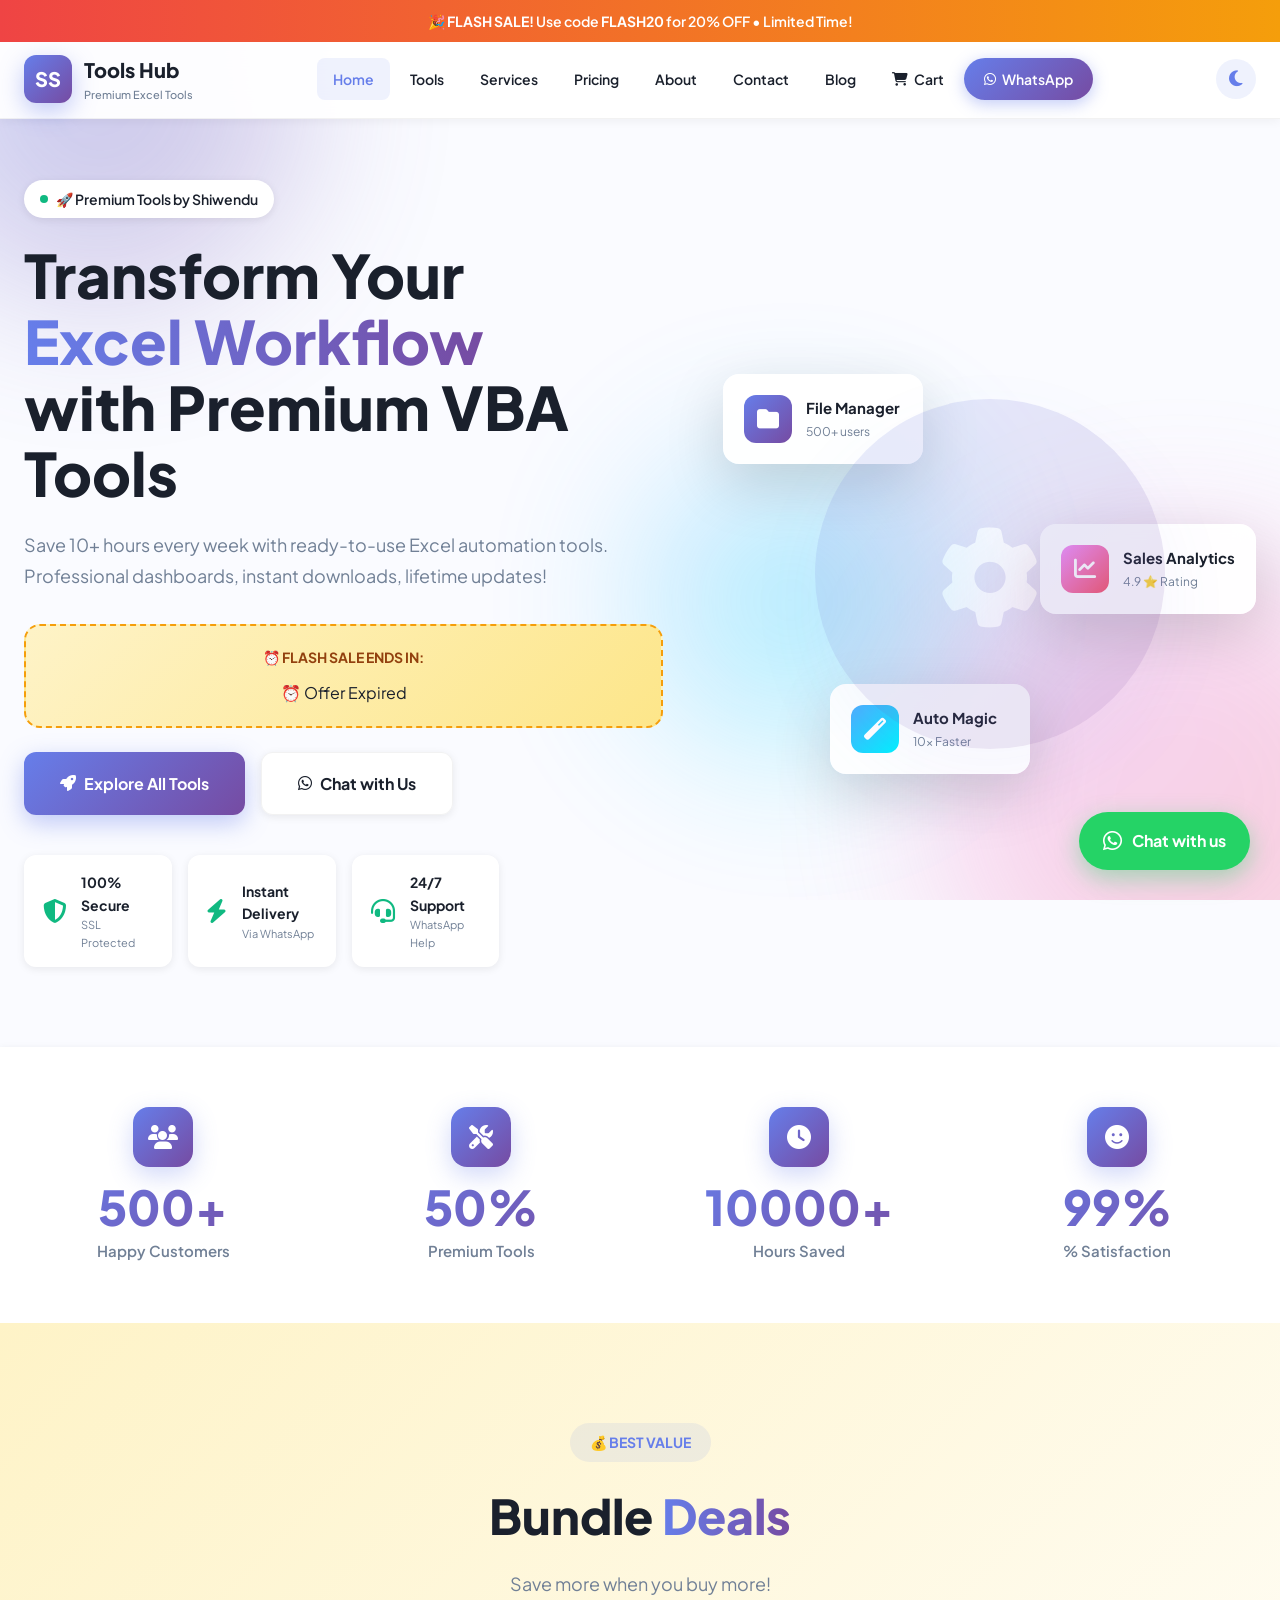
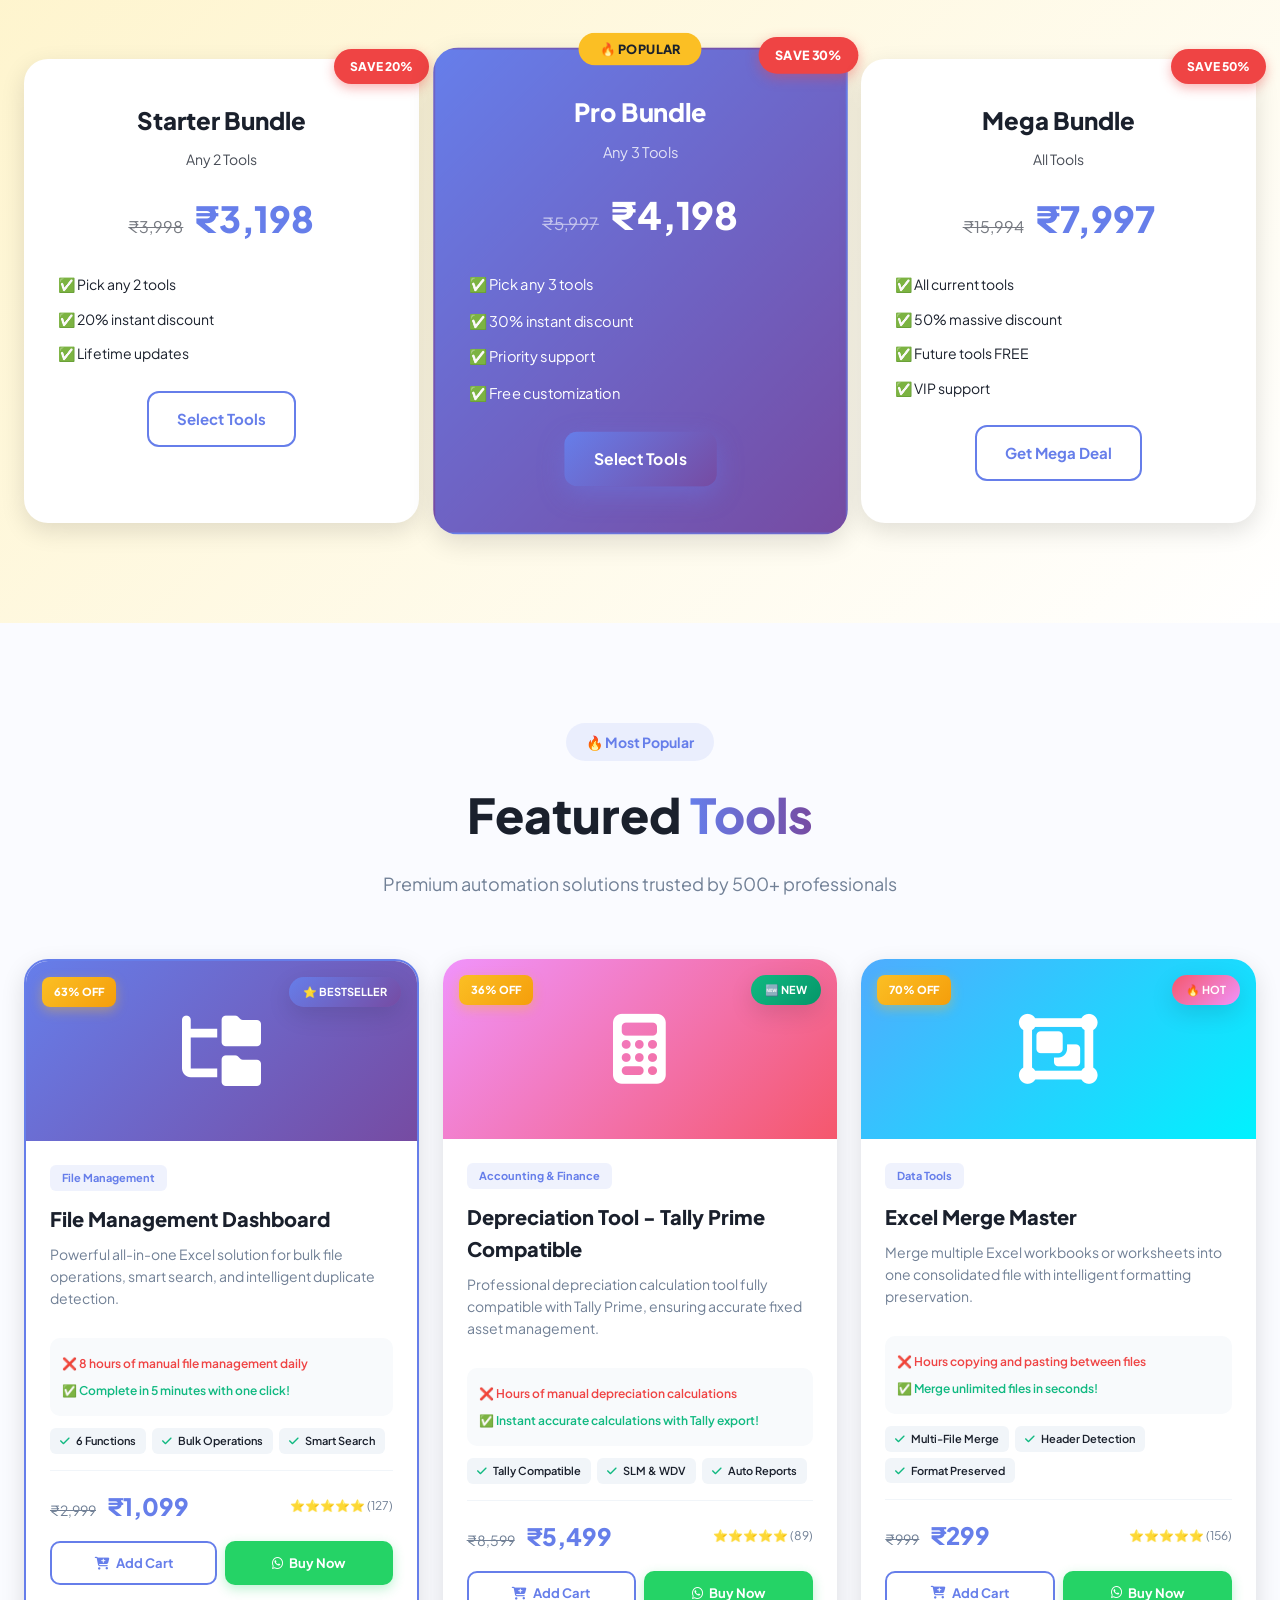
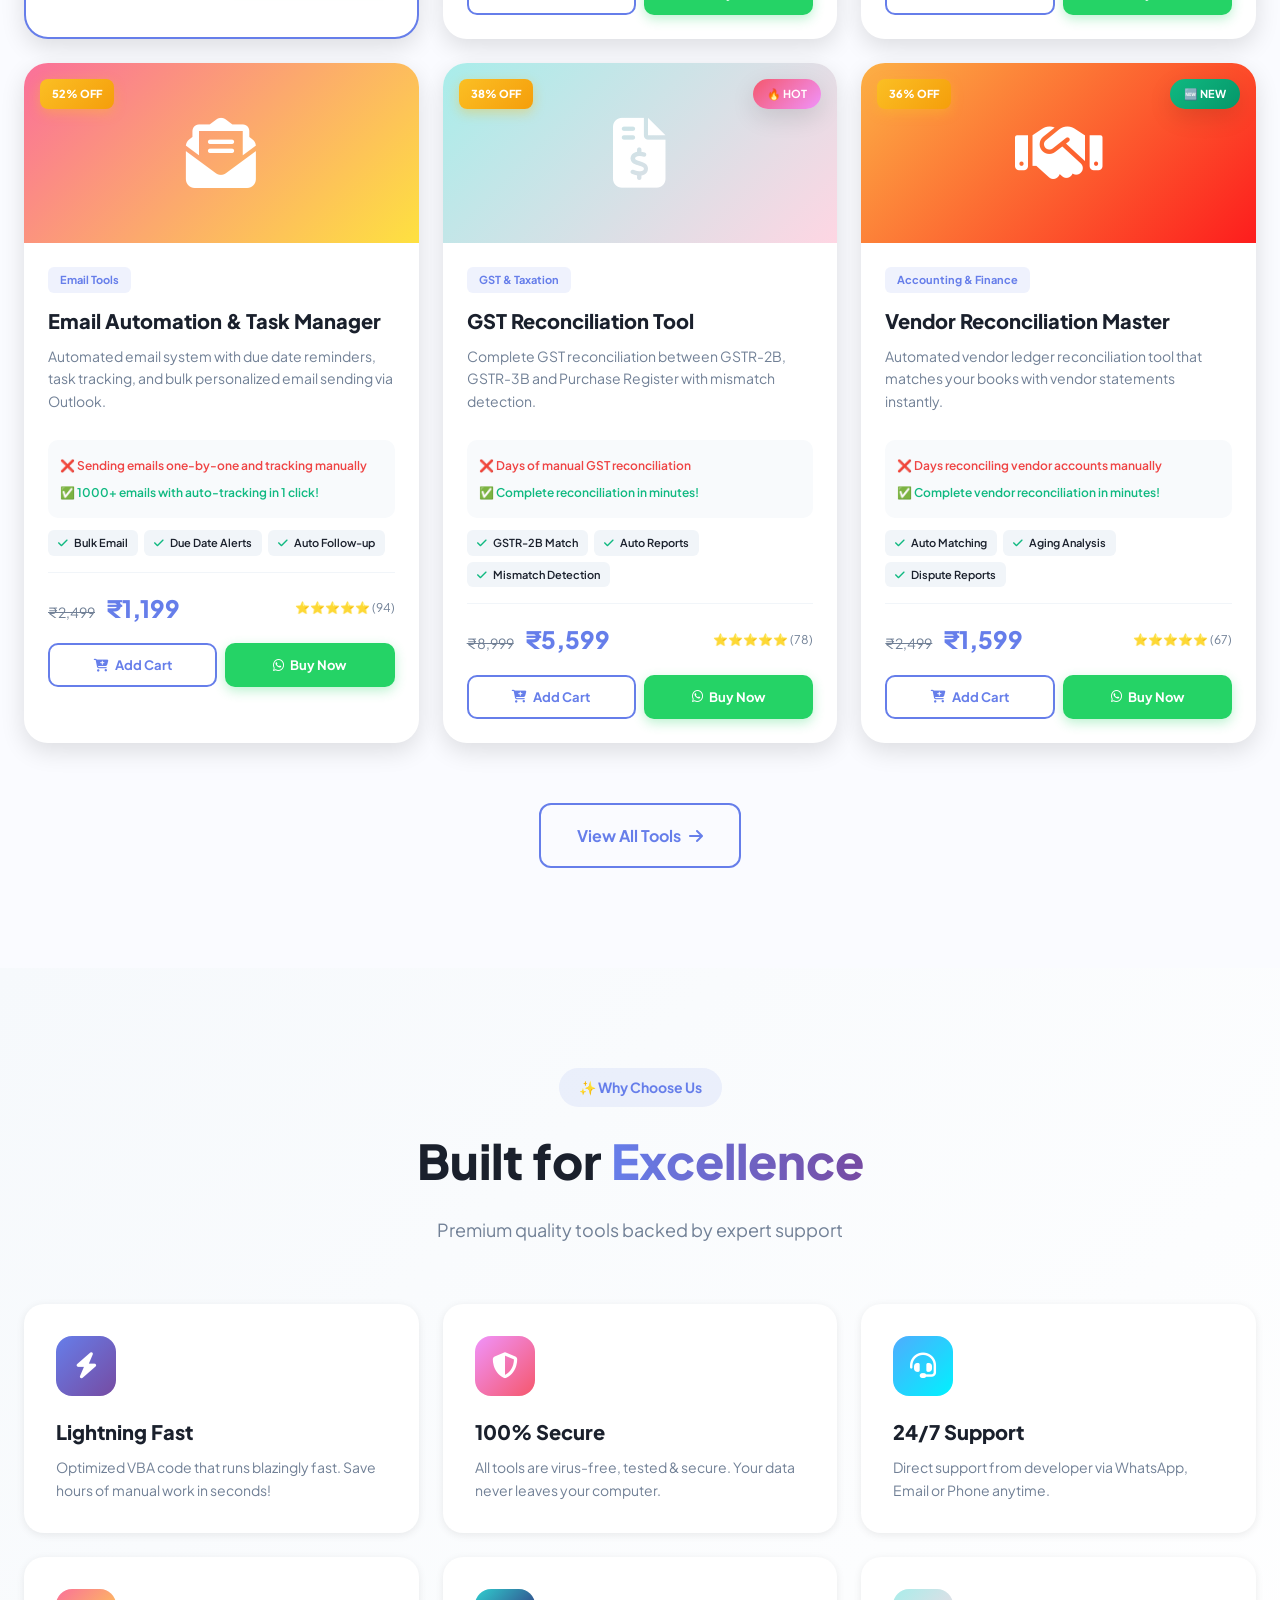
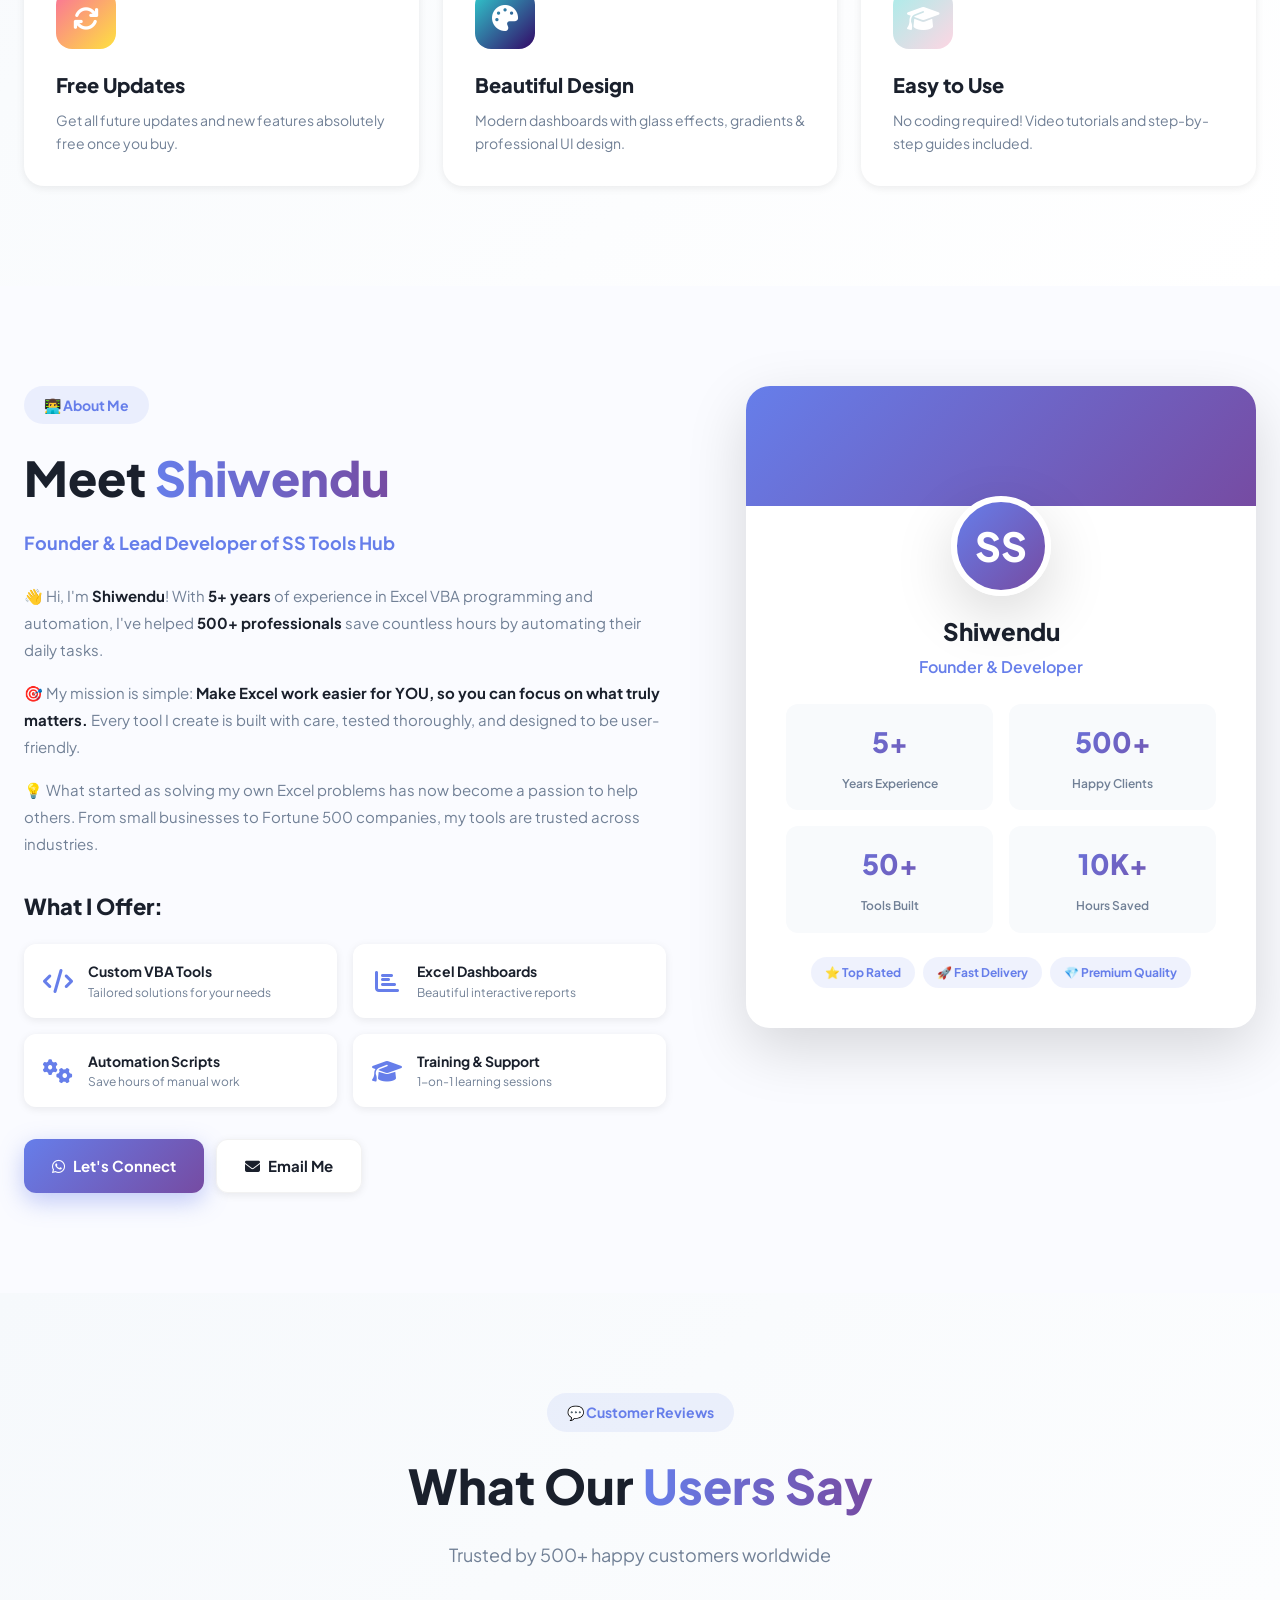
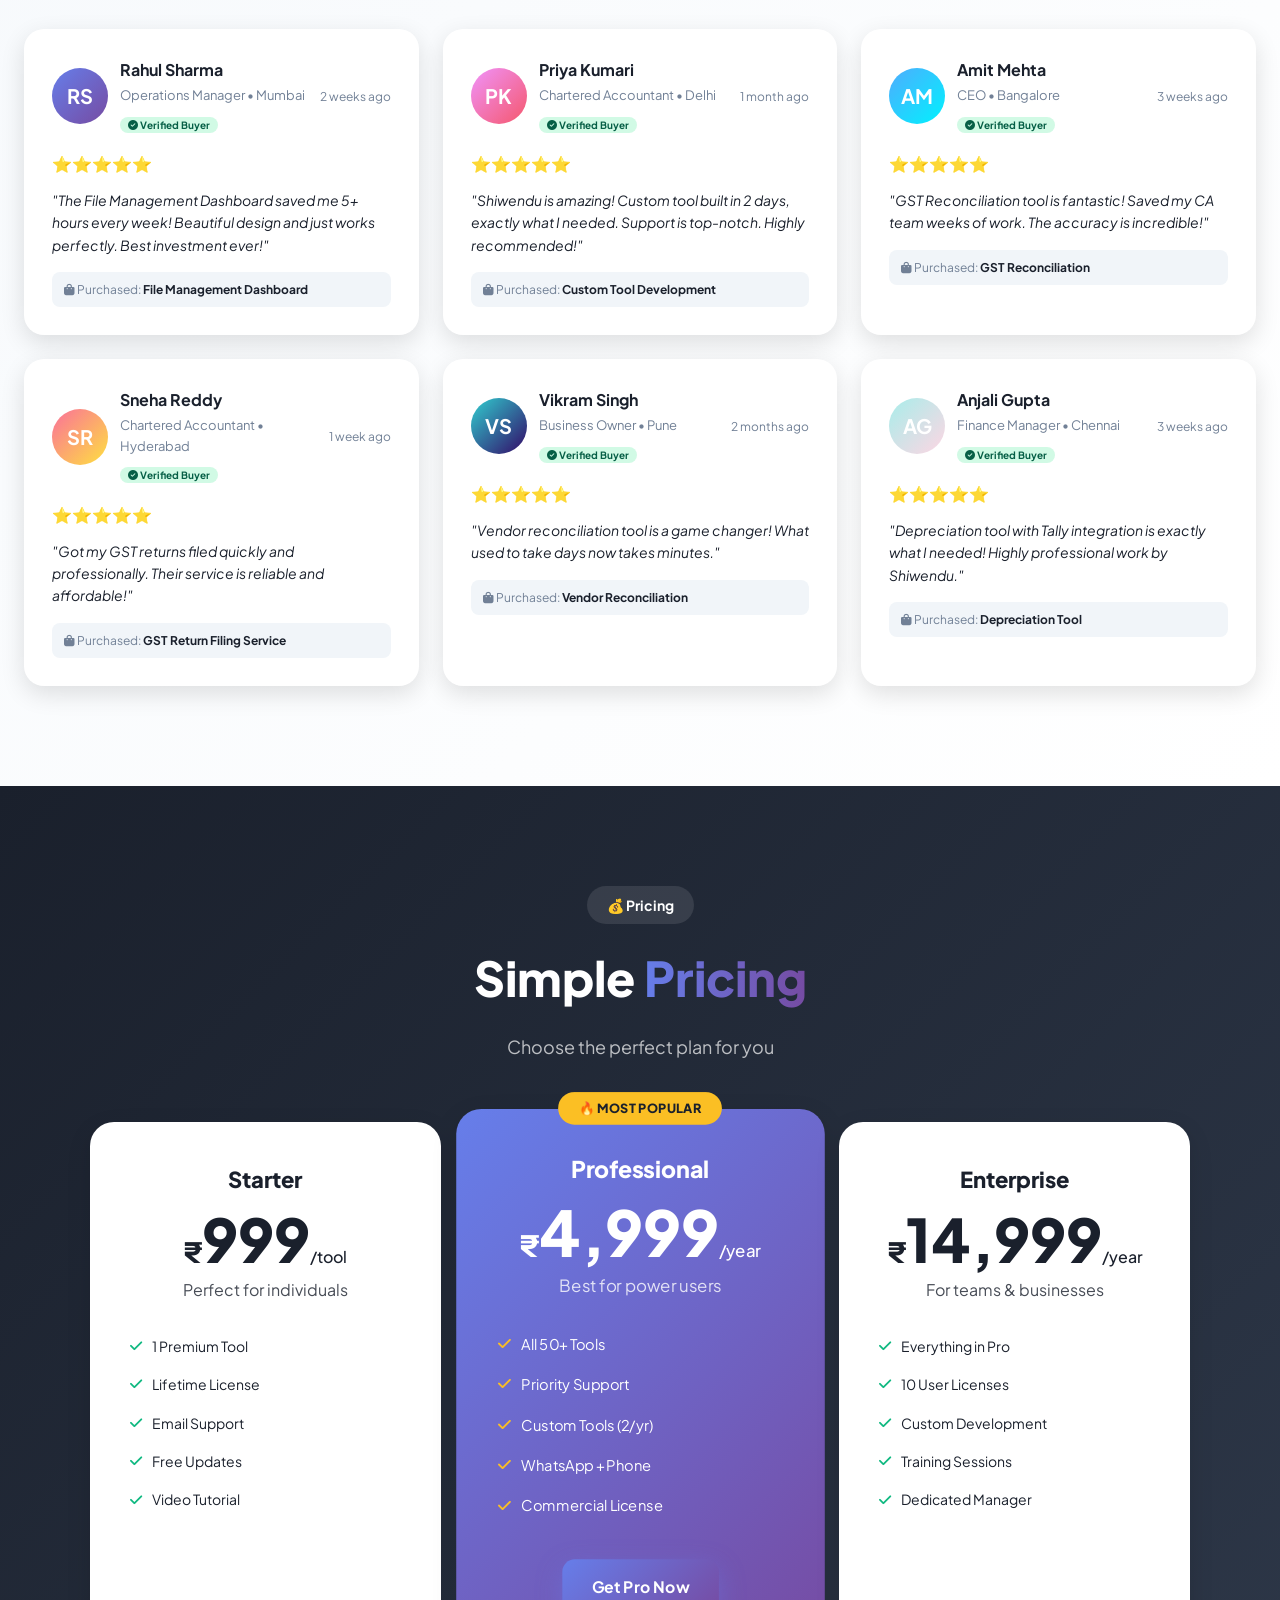
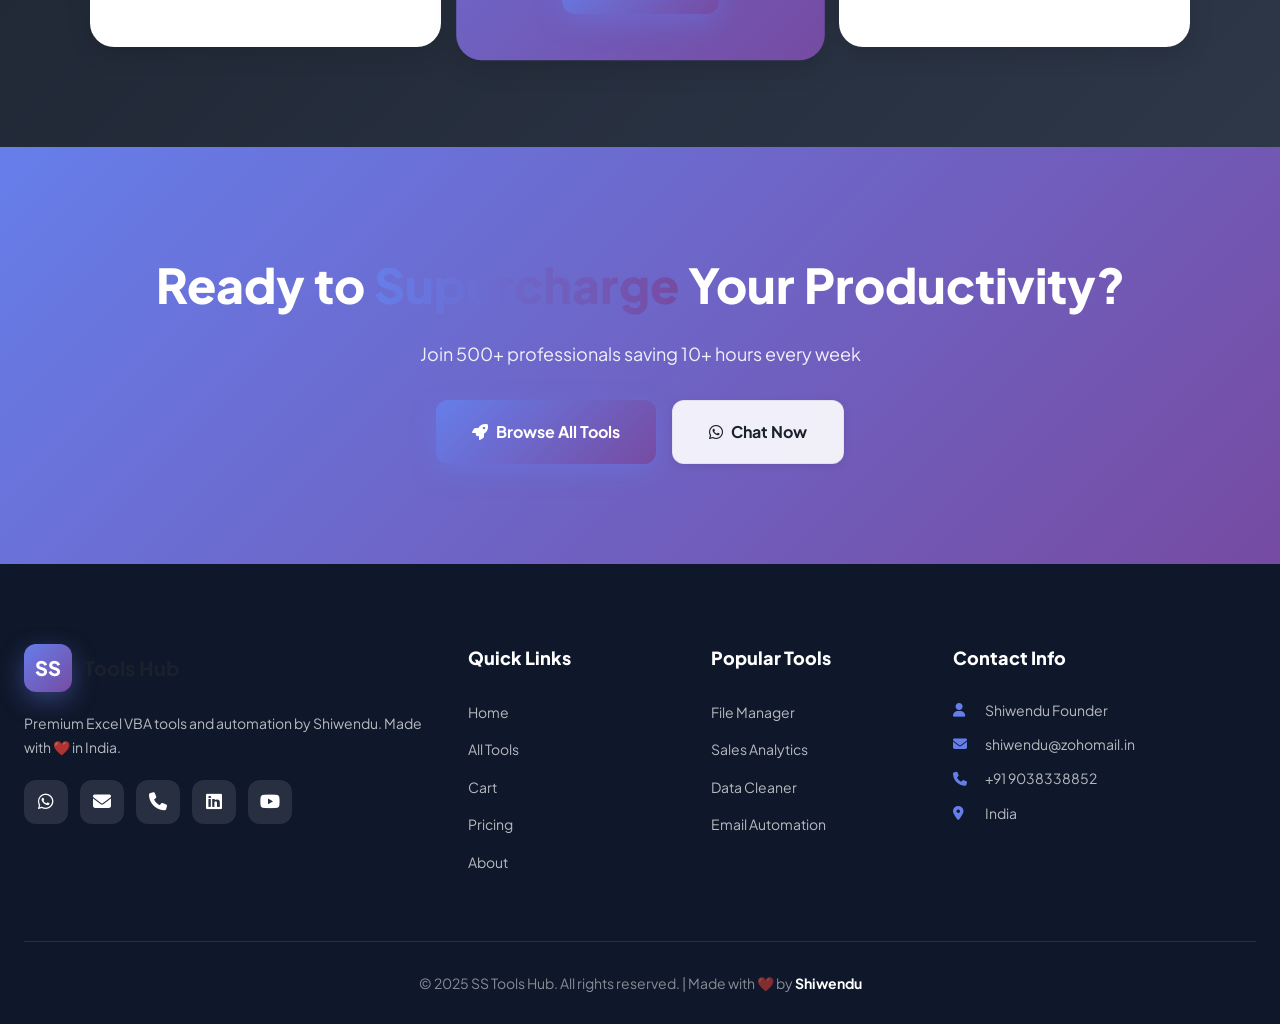
==== commit 72fa9c6f: "Update index.html" ====
--- a/index.html
+++ b/index.html
@@ -51,6 +51,7 @@
             <li><a href="#pricing">Pricing</a></li>
             <li><a href="#about">About</a></li>
             <li><a href="#contact">Contact</a></li>
+            <li><a href="blog.html">Blog</a></li>
             <li><a href="cart.html" class="nav-cart-link">
                 <i class="fas fa-shopping-cart"></i> Cart 
                 <span class="nav-cart-badge">0</span>
--- a/style.css
+++ b/style.css
@@ -2052,3 +2052,961 @@
         font-size: 12px;
     }
 }
+/* ============================================
+   PAYMENT PAGE STYLES
+   ============================================ */
+.payment-container {
+    background: white;
+    border-radius: 24px;
+    padding: 40px;
+    box-shadow: var(--shadow-md);
+}
+
+.payment-header {
+    text-align: center;
+    margin-bottom: 32px;
+    padding-bottom: 32px;
+    border-bottom: 2px solid #f1f5f9;
+}
+
+.payment-icon-large {
+    font-size: 80px;
+    margin-bottom: 16px;
+}
+
+.payment-header h1 {
+    font-size: 32px;
+    color: var(--dark);
+    margin-bottom: 8px;
+    font-weight: 800;
+}
+
+.payment-header p {
+    color: var(--gray);
+    font-size: 16px;
+}
+
+/* ORDER SUMMARY */
+.payment-order-summary {
+    background: #f8fafc;
+    border-radius: 16px;
+    padding: 24px;
+    margin-bottom: 32px;
+}
+
+.payment-order-summary h3 {
+    font-size: 18px;
+    color: var(--dark);
+    margin-bottom: 16px;
+    display: flex;
+    align-items: center;
+    gap: 8px;
+}
+
+.payment-order-summary h3 i {
+    color: var(--primary);
+}
+
+.order-item {
+    display: flex;
+    justify-content: space-between;
+    align-items: center;
+    padding: 12px 0;
+    border-bottom: 1px solid #e2e8f0;
+}
+
+.order-item:last-child {
+    border-bottom: none;
+}
+
+.order-item-info {
+    display: flex;
+    align-items: center;
+    gap: 12px;
+    flex: 1;
+}
+
+.order-item-info i {
+    font-size: 20px;
+}
+
+.order-item-info span {
+    font-weight: 600;
+    color: var(--dark);
+}
+
+.order-item-price {
+    font-weight: 700;
+    color: var(--primary);
+    font-size: 16px;
+}
+
+.order-total {
+    display: flex;
+    justify-content: space-between;
+    align-items: center;
+    margin-top: 16px;
+    padding-top: 16px;
+    border-top: 2px solid var(--primary);
+    font-size: 20px;
+    font-weight: 800;
+    color: var(--dark);
+}
+
+.total-amount {
+    color: var(--primary);
+    font-size: 28px;
+}
+
+/* PAYMENT METHODS */
+.payment-methods-section {
+    margin-bottom: 32px;
+}
+
+.payment-methods-section h3 {
+    font-size: 22px;
+    color: var(--dark);
+    margin-bottom: 8px;
+    display: flex;
+    align-items: center;
+    gap: 10px;
+}
+
+.payment-methods-section h3 i {
+    color: var(--primary);
+}
+
+.payment-subtitle {
+    color: var(--gray);
+    margin-bottom: 24px;
+}
+
+/* QR CODE SECTION */
+.qr-section {
+    background: linear-gradient(135deg, #f8fafc, #e2e8f0);
+    border-radius: 20px;
+    padding: 32px;
+    text-align: center;
+    display: grid;
+    grid-template-columns: 1fr auto 1fr;
+    align-items: center;
+    gap: 24px;
+    margin-bottom: 32px;
+}
+
+.qr-code-box {
+    background: white;
+    padding: 20px;
+    border-radius: 16px;
+    box-shadow: var(--shadow-md);
+    display: inline-block;
+}
+
+.qr-code-box img {
+    width: 250px;
+    height: 250px;
+    display: block;
+    margin: 0 auto;
+}
+
+.qr-label {
+    margin-top: 12px;
+    color: var(--dark);
+    font-weight: 700;
+    font-size: 14px;
+}
+
+.qr-divider {
+    color: var(--gray);
+    font-weight: 700;
+    font-size: 18px;
+    background: white;
+    padding: 12px 16px;
+    border-radius: 50%;
+    box-shadow: var(--shadow-sm);
+}
+
+.upi-id-section {
+    text-align: left;
+}
+
+.upi-label {
+    color: var(--gray);
+    margin-bottom: 8px;
+    font-size: 14px;
+}
+
+.upi-id-box {
+    background: white;
+    border: 2px dashed var(--primary);
+    padding: 16px;
+    border-radius: 12px;
+    display: flex;
+    align-items: center;
+    justify-content: space-between;
+    margin-bottom: 8px;
+}
+
+.upi-id-box span {
+    font-size: 18px;
+    font-weight: 700;
+    color: var(--dark);
+    font-family: monospace;
+}
+
+.btn-copy {
+    background: var(--primary);
+    color: white;
+    border: none;
+    padding: 8px 16px;
+    border-radius: 8px;
+    cursor: pointer;
+    font-weight: 600;
+    font-size: 13px;
+    display: flex;
+    align-items: center;
+    gap: 6px;
+}
+
+.btn-copy:hover {
+    background: var(--primary-dark);
+}
+
+.merchant-name {
+    color: var(--gray);
+    font-size: 13px;
+    font-style: italic;
+}
+
+/* UPI APPS */
+.upi-apps-section {
+    background: #f8fafc;
+    border-radius: 16px;
+    padding: 24px;
+    margin-bottom: 32px;
+}
+
+.apps-label {
+    text-align: center;
+    color: var(--gray);
+    margin-bottom: 20px;
+    font-weight: 600;
+}
+
+.upi-apps-grid {
+    display: grid;
+    grid-template-columns: repeat(4, 1fr);
+    gap: 16px;
+}
+
+.upi-app-btn {
+    display: flex;
+    flex-direction: column;
+    align-items: center;
+    gap: 8px;
+    padding: 16px;
+    background: white;
+    border-radius: 12px;
+    text-decoration: none;
+    color: var(--dark);
+    transition: all 0.3s;
+    box-shadow: var(--shadow-sm);
+}
+
+.upi-app-btn:hover {
+    transform: translateY(-3px);
+    box-shadow: var(--shadow-md);
+    color: var(--dark);
+}
+
+.app-icon {
+    width: 50px;
+    height: 50px;
+    border-radius: 12px;
+    display: flex;
+    align-items: center;
+    justify-content: center;
+    color: white;
+    font-size: 24px;
+}
+
+.upi-app-btn span {
+    font-weight: 600;
+    font-size: 13px;
+}
+
+/* INSTRUCTIONS */
+.payment-instructions {
+    background: linear-gradient(135deg, #fef3c7, #fff);
+    border-radius: 16px;
+    padding: 24px;
+    margin-bottom: 32px;
+    border: 2px solid #fbbf24;
+}
+
+.payment-instructions h3 {
+    font-size: 18px;
+    color: var(--dark);
+    margin-bottom: 20px;
+    display: flex;
+    align-items: center;
+    gap: 8px;
+}
+
+.payment-instructions h3 i {
+    color: #f59e0b;
+}
+
+.instruction-steps {
+    display: flex;
+    flex-direction: column;
+    gap: 16px;
+}
+
+.step {
+    display: flex;
+    align-items: flex-start;
+    gap: 16px;
+}
+
+.step-number {
+    width: 36px;
+    height: 36px;
+    background: var(--gradient);
+    color: white;
+    border-radius: 50%;
+    display: flex;
+    align-items: center;
+    justify-content: center;
+    font-weight: 800;
+    flex-shrink: 0;
+}
+
+.step-content strong {
+    display: block;
+    color: var(--dark);
+    margin-bottom: 4px;
+    font-size: 15px;
+}
+
+.step-content p {
+    color: var(--gray);
+    font-size: 13px;
+    margin: 0;
+}
+
+/* WHATSAPP CONFIRMATION */
+.payment-whatsapp-section {
+    background: linear-gradient(135deg, #d1fae5, #fff);
+    border-radius: 16px;
+    padding: 32px;
+    text-align: center;
+    margin-bottom: 32px;
+    border: 2px solid #10b981;
+}
+
+.payment-whatsapp-section h3 {
+    color: #065f46;
+    font-size: 22px;
+    margin-bottom: 8px;
+}
+
+.payment-whatsapp-section p {
+    color: #047857;
+    margin-bottom: 20px;
+}
+
+.btn-whatsapp-confirm {
+    background: #25D366;
+    color: white;
+    padding: 18px 36px;
+    border: none;
+    border-radius: 12px;
+    font-weight: 700;
+    font-size: 16px;
+    cursor: pointer;
+    display: inline-flex;
+    align-items: center;
+    gap: 10px;
+    box-shadow: 0 8px 24px rgba(37,211,102,0.4);
+    transition: all 0.3s;
+}
+
+.btn-whatsapp-confirm:hover {
+    background: #20b358;
+    transform: translateY(-3px);
+    box-shadow: 0 12px 32px rgba(37,211,102,0.5);
+}
+
+/* TRUST BADGES */
+.payment-trust {
+    display: grid;
+    grid-template-columns: repeat(4, 1fr);
+    gap: 16px;
+    padding: 24px;
+    background: #f8fafc;
+    border-radius: 16px;
+    margin-bottom: 24px;
+}
+
+.trust-badge-payment {
+    text-align: center;
+}
+
+.trust-badge-payment i {
+    display: block;
+    font-size: 28px;
+    color: var(--primary);
+    margin-bottom: 8px;
+}
+
+.trust-badge-payment span {
+    font-size: 12px;
+    font-weight: 600;
+    color: var(--dark);
+}
+
+/* HELP */
+.payment-help {
+    text-align: center;
+    padding: 16px;
+    color: var(--gray);
+    font-size: 14px;
+}
+
+.payment-help a {
+    color: var(--primary);
+    font-weight: 700;
+}
+
+/* RESPONSIVE */
+@media (max-width: 768px) {
+    .payment-container {
+        padding: 24px;
+    }
+    
+    .qr-section {
+        grid-template-columns: 1fr;
+        text-align: center;
+    }
+    
+    .qr-divider {
+        margin: 12px auto;
+    }
+    
+    .upi-id-section {
+        text-align: center;
+    }
+    
+    .upi-id-box {
+        flex-direction: column;
+        gap: 12px;
+    }
+    
+    .upi-id-box span {
+        font-size: 14px;
+        word-break: break-all;
+    }
+    
+    .upi-apps-grid {
+        grid-template-columns: repeat(2, 1fr);
+    }
+    
+    .payment-trust {
+        grid-template-columns: repeat(2, 1fr);
+    }
+    
+    .qr-code-box img {
+        width: 200px;
+        height: 200px;
+    }
+}
+/* ============================================
+   BLOG STYLES
+   ============================================ */
+.blog-header {
+    padding: 180px 0 40px;
+    text-align: center;
+}
+
+.blog-header h1 {
+    font-size: 56px;
+    font-weight: 800;
+    color: var(--dark);
+    margin-bottom: 16px;
+}
+
+.blog-header p {
+    font-size: 18px;
+    color: var(--gray);
+    margin-bottom: 40px;
+    max-width: 700px;
+    margin-left: auto;
+    margin-right: auto;
+}
+
+.blog-search {
+    max-width: 600px;
+    margin: 0 auto 30px;
+    position: relative;
+}
+
+.blog-search i {
+    position: absolute;
+    left: 20px;
+    top: 50%;
+    transform: translateY(-50%);
+    color: var(--gray);
+    font-size: 18px;
+}
+
+.blog-search input {
+    width: 100%;
+    padding: 16px 24px 16px 56px;
+    border: 2px solid #e2e8f0;
+    border-radius: 16px;
+    font-size: 16px;
+    font-family: inherit;
+    background: white;
+    box-shadow: var(--shadow-sm);
+}
+
+.blog-search input:focus {
+    outline: none;
+    border-color: var(--primary);
+}
+
+.blog-categories {
+    display: flex;
+    gap: 12px;
+    justify-content: center;
+    flex-wrap: wrap;
+    margin-bottom: 30px;
+}
+
+/* FEATURED ARTICLE */
+.featured-article {
+    margin-bottom: 60px;
+}
+
+.featured-blog-card {
+    background: white;
+    border-radius: 24px;
+    overflow: hidden;
+    box-shadow: var(--shadow-lg);
+    display: grid;
+    grid-template-columns: 1fr 1.5fr;
+    gap: 0;
+    cursor: pointer;
+    transition: all 0.3s;
+    position: relative;
+}
+
+.featured-blog-card:hover {
+    transform: translateY(-5px);
+    box-shadow: var(--shadow-lg);
+}
+
+.featured-blog-badge {
+    position: absolute;
+    top: 20px;
+    left: 20px;
+    background: #fbbf24;
+    color: var(--dark);
+    padding: 6px 16px;
+    border-radius: 100px;
+    font-weight: 800;
+    font-size: 12px;
+    z-index: 2;
+}
+
+.featured-blog-image {
+    min-height: 400px;
+    display: flex;
+    align-items: center;
+    justify-content: center;
+    color: white;
+    font-size: 100px;
+}
+
+.featured-blog-content {
+    padding: 40px;
+}
+
+.featured-blog-content h2 {
+    font-size: 32px;
+    color: var(--dark);
+    margin-bottom: 16px;
+    line-height: 1.2;
+}
+
+.featured-blog-content p {
+    color: var(--gray);
+    font-size: 16px;
+    line-height: 1.7;
+    margin-bottom: 24px;
+}
+
+/* BLOG GRID */
+.blog-grid {
+    display: grid;
+    grid-template-columns: repeat(3, 1fr);
+    gap: 24px;
+    margin-bottom: 60px;
+}
+
+.blog-card {
+    background: white;
+    border-radius: 20px;
+    overflow: hidden;
+    box-shadow: var(--shadow-md);
+    cursor: pointer;
+    transition: all 0.3s;
+    display: flex;
+    flex-direction: column;
+}
+
+.blog-card:hover {
+    transform: translateY(-10px);
+    box-shadow: var(--shadow-lg);
+}
+
+.blog-card-image {
+    height: 180px;
+    display: flex;
+    align-items: center;
+    justify-content: center;
+    color: white;
+    font-size: 60px;
+}
+
+.blog-card-content {
+    padding: 24px;
+    flex: 1;
+    display: flex;
+    flex-direction: column;
+}
+
+.blog-category-tag {
+    background: rgba(102,126,234,0.1);
+    color: var(--primary);
+    padding: 4px 12px;
+    border-radius: 100px;
+    font-size: 11px;
+    font-weight: 700;
+    display: inline-block;
+    margin-bottom: 12px;
+    width: fit-content;
+}
+
+.blog-card-content h3 {
+    font-size: 20px;
+    color: var(--dark);
+    margin-bottom: 12px;
+    line-height: 1.4;
+    font-weight: 800;
+}
+
+.blog-card-content p {
+    color: var(--gray);
+    font-size: 14px;
+    line-height: 1.6;
+    margin-bottom: 16px;
+    flex: 1;
+}
+
+.blog-meta {
+    display: flex;
+    gap: 16px;
+    font-size: 12px;
+    color: var(--gray);
+    margin-bottom: 16px;
+    flex-wrap: wrap;
+}
+
+.blog-meta span {
+    display: flex;
+    align-items: center;
+    gap: 6px;
+}
+
+.blog-meta i {
+    color: var(--primary);
+}
+
+.blog-read-more {
+    color: var(--primary);
+    font-weight: 700;
+    text-decoration: none;
+    display: inline-flex;
+    align-items: center;
+    gap: 6px;
+    margin-top: auto;
+}
+
+.blog-read-more:hover {
+    gap: 10px;
+}
+
+/* BLOG MODAL */
+.blog-modal {
+    position: fixed;
+    top: 0;
+    left: 0;
+    width: 100%;
+    height: 100%;
+    z-index: 99999;
+    display: flex;
+    align-items: center;
+    justify-content: center;
+    padding: 20px;
+}
+
+.blog-modal-overlay {
+    position: absolute;
+    top: 0;
+    left: 0;
+    width: 100%;
+    height: 100%;
+    background: rgba(0,0,0,0.8);
+    backdrop-filter: blur(10px);
+}
+
+.blog-modal-content {
+    position: relative;
+    background: white;
+    border-radius: 24px;
+    max-width: 900px;
+    width: 100%;
+    max-height: 90vh;
+    overflow-y: auto;
+    box-shadow: 0 30px 80px rgba(0,0,0,0.5);
+}
+
+.blog-modal-close {
+    position: absolute;
+    top: 20px;
+    right: 20px;
+    background: white;
+    width: 44px;
+    height: 44px;
+    border-radius: 50%;
+    border: none;
+    cursor: pointer;
+    font-size: 20px;
+    color: var(--dark);
+    box-shadow: var(--shadow-md);
+    z-index: 10;
+}
+
+.blog-modal-close:hover {
+    background: var(--primary);
+    color: white;
+}
+
+.blog-modal-header {
+    padding: 60px 40px;
+    color: white;
+    display: grid;
+    grid-template-columns: auto 1fr;
+    gap: 30px;
+    align-items: center;
+}
+
+.blog-modal-header > i {
+    font-size: 80px;
+}
+
+.blog-modal-header h1 {
+    font-size: 32px;
+    margin: 12px 0;
+    line-height: 1.2;
+}
+
+.blog-modal-body {
+    padding: 40px;
+    line-height: 1.8;
+    color: var(--dark);
+}
+
+.blog-modal-body h2 {
+    font-size: 24px;
+    color: var(--dark);
+    margin: 24px 0 12px;
+    font-weight: 800;
+}
+
+.blog-modal-body h3 {
+    font-size: 18px;
+    color: var(--dark);
+    margin: 20px 0 8px;
+    font-weight: 700;
+}
+
+.blog-modal-body p {
+    margin-bottom: 16px;
+    color: var(--gray);
+}
+
+.blog-modal-body ul, .blog-modal-body ol {
+    margin: 16px 0 16px 24px;
+    color: var(--gray);
+}
+
+.blog-modal-body li {
+    margin-bottom: 8px;
+}
+
+.blog-modal-body a {
+    color: var(--primary);
+    font-weight: 600;
+}
+
+.blog-modal-body strong {
+    color: var(--dark);
+}
+
+.blog-modal-footer {
+    padding: 24px 40px;
+    border-top: 2px solid #f1f5f9;
+    display: flex;
+    justify-content: space-between;
+    align-items: center;
+    flex-wrap: wrap;
+    gap: 16px;
+}
+
+.blog-share {
+    display: flex;
+    align-items: center;
+    gap: 8px;
+}
+
+.blog-share span {
+    font-weight: 600;
+    color: var(--dark);
+    margin-right: 8px;
+}
+
+.blog-share button {
+    width: 40px;
+    height: 40px;
+    border-radius: 50%;
+    border: none;
+    color: white;
+    cursor: pointer;
+    font-size: 16px;
+    transition: all 0.3s;
+}
+
+.blog-share button:hover {
+    transform: translateY(-3px);
+}
+
+/* NEWSLETTER */
+.newsletter-section {
+    background: var(--gradient);
+    border-radius: 24px;
+    padding: 60px 40px;
+    text-align: center;
+    color: white;
+    margin: 60px 0;
+}
+
+.newsletter-content h2 {
+    font-size: 36px;
+    margin-bottom: 12px;
+    font-weight: 800;
+}
+
+.newsletter-content > p {
+    font-size: 16px;
+    opacity: 0.9;
+    margin-bottom: 24px;
+}
+
+.newsletter-form {
+    max-width: 500px;
+    margin: 0 auto;
+    display: flex;
+    gap: 12px;
+}
+
+.newsletter-form input {
+    flex: 1;
+    padding: 16px 24px;
+    border: none;
+    border-radius: 12px;
+    font-size: 15px;
+    font-family: inherit;
+}
+
+.newsletter-form button {
+    padding: 16px 28px;
+    background: white;
+    color: var(--primary);
+    border: none;
+    border-radius: 12px;
+    font-weight: 700;
+    cursor: pointer;
+    display: flex;
+    align-items: center;
+    gap: 8px;
+    transition: all 0.3s;
+}
+
+.newsletter-form button:hover {
+    transform: translateY(-3px);
+    box-shadow: 0 8px 24px rgba(0,0,0,0.2);
+}
+
+.newsletter-trust {
+    margin-top: 16px;
+    font-size: 13px;
+    opacity: 0.8;
+}
+
+/* RESPONSIVE */
+@media (max-width: 968px) {
+    .featured-blog-card {
+        grid-template-columns: 1fr;
+    }
+    
+    .featured-blog-image {
+        min-height: 250px;
+    }
+    
+    .featured-blog-content {
+        padding: 24px;
+    }
+    
+    .featured-blog-content h2 {
+        font-size: 24px;
+    }
+    
+    .blog-grid {
+        grid-template-columns: 1fr;
+    }
+    
+    .blog-modal-header {
+        padding: 30px 24px;
+        grid-template-columns: 1fr;
+        text-align: center;
+    }
+    
+    .blog-modal-body {
+        padding: 24px;
+    }
+    
+    .blog-modal-footer {
+        padding: 16px 24px;
+    }
+    
+    .newsletter-form {
+        flex-direction: column;
+    }
+    
+    .newsletter-content h2 {
+        font-size: 28px;
+    }
+}
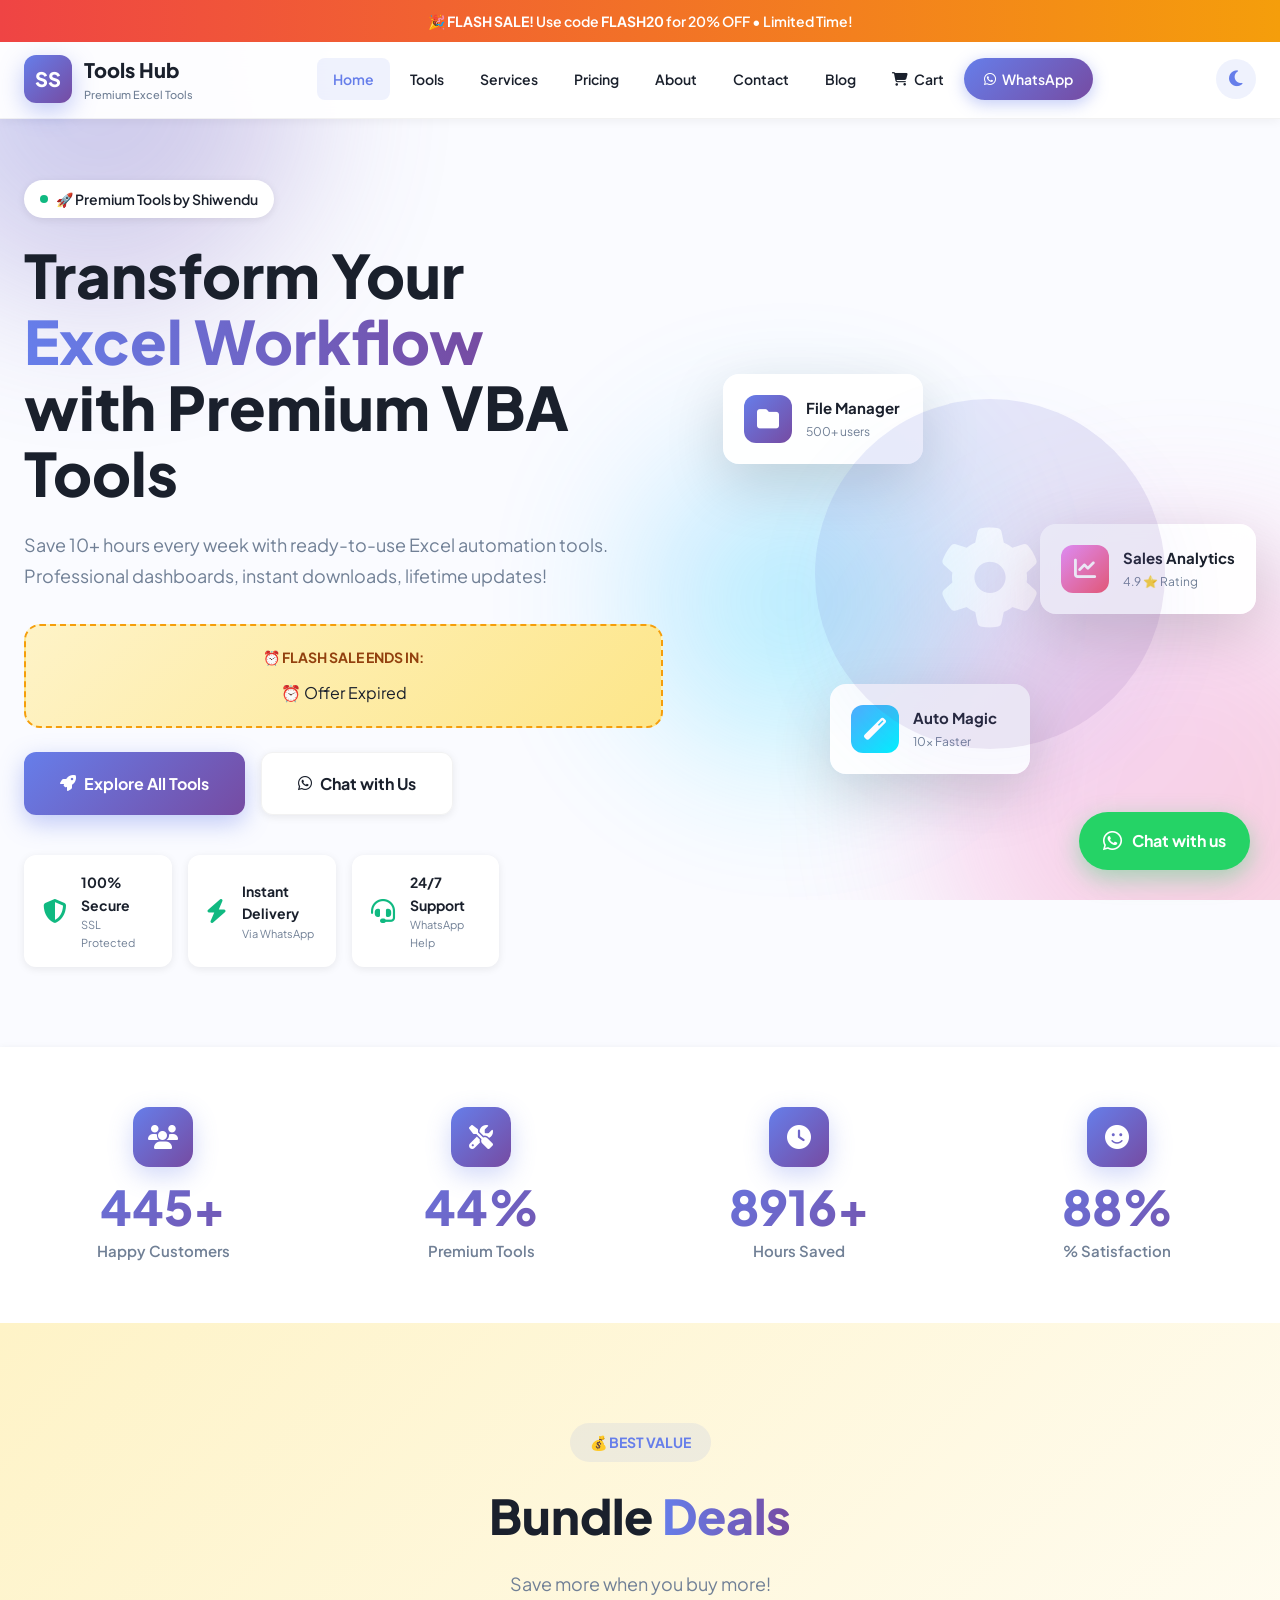
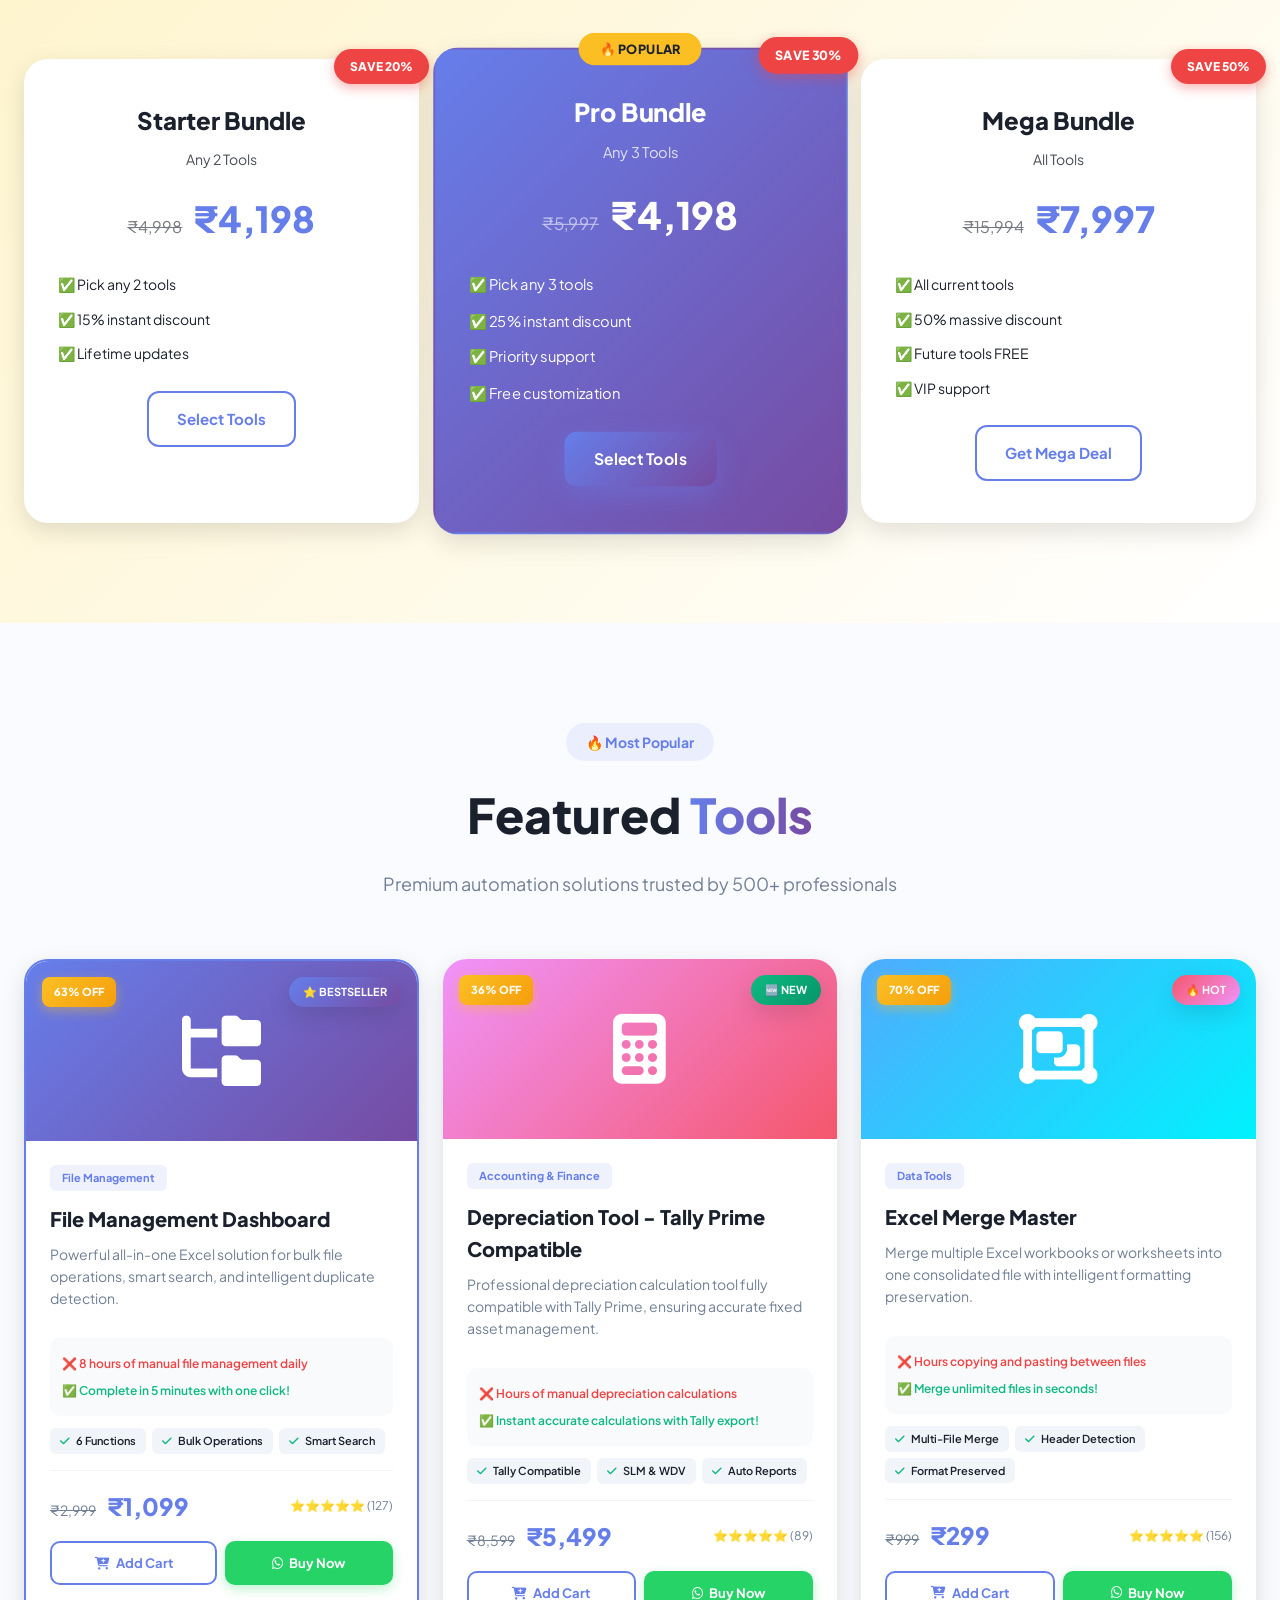
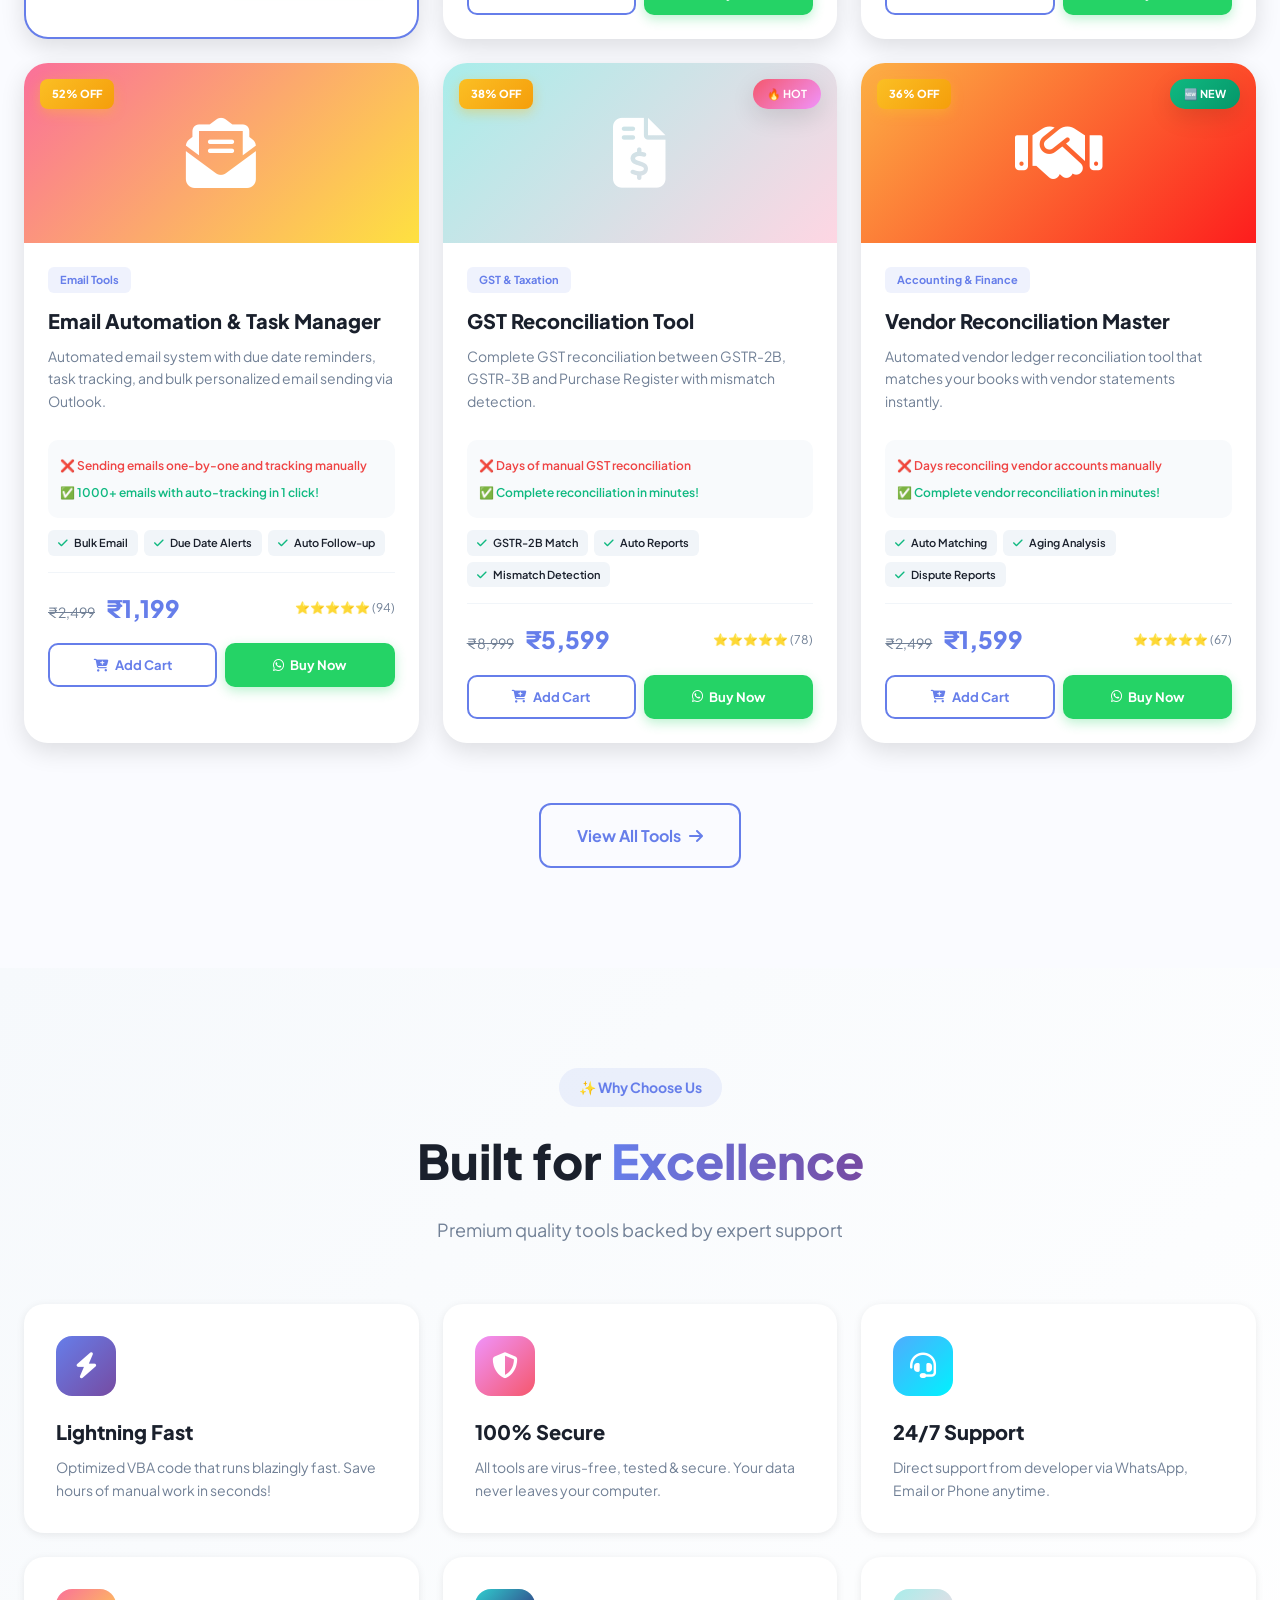
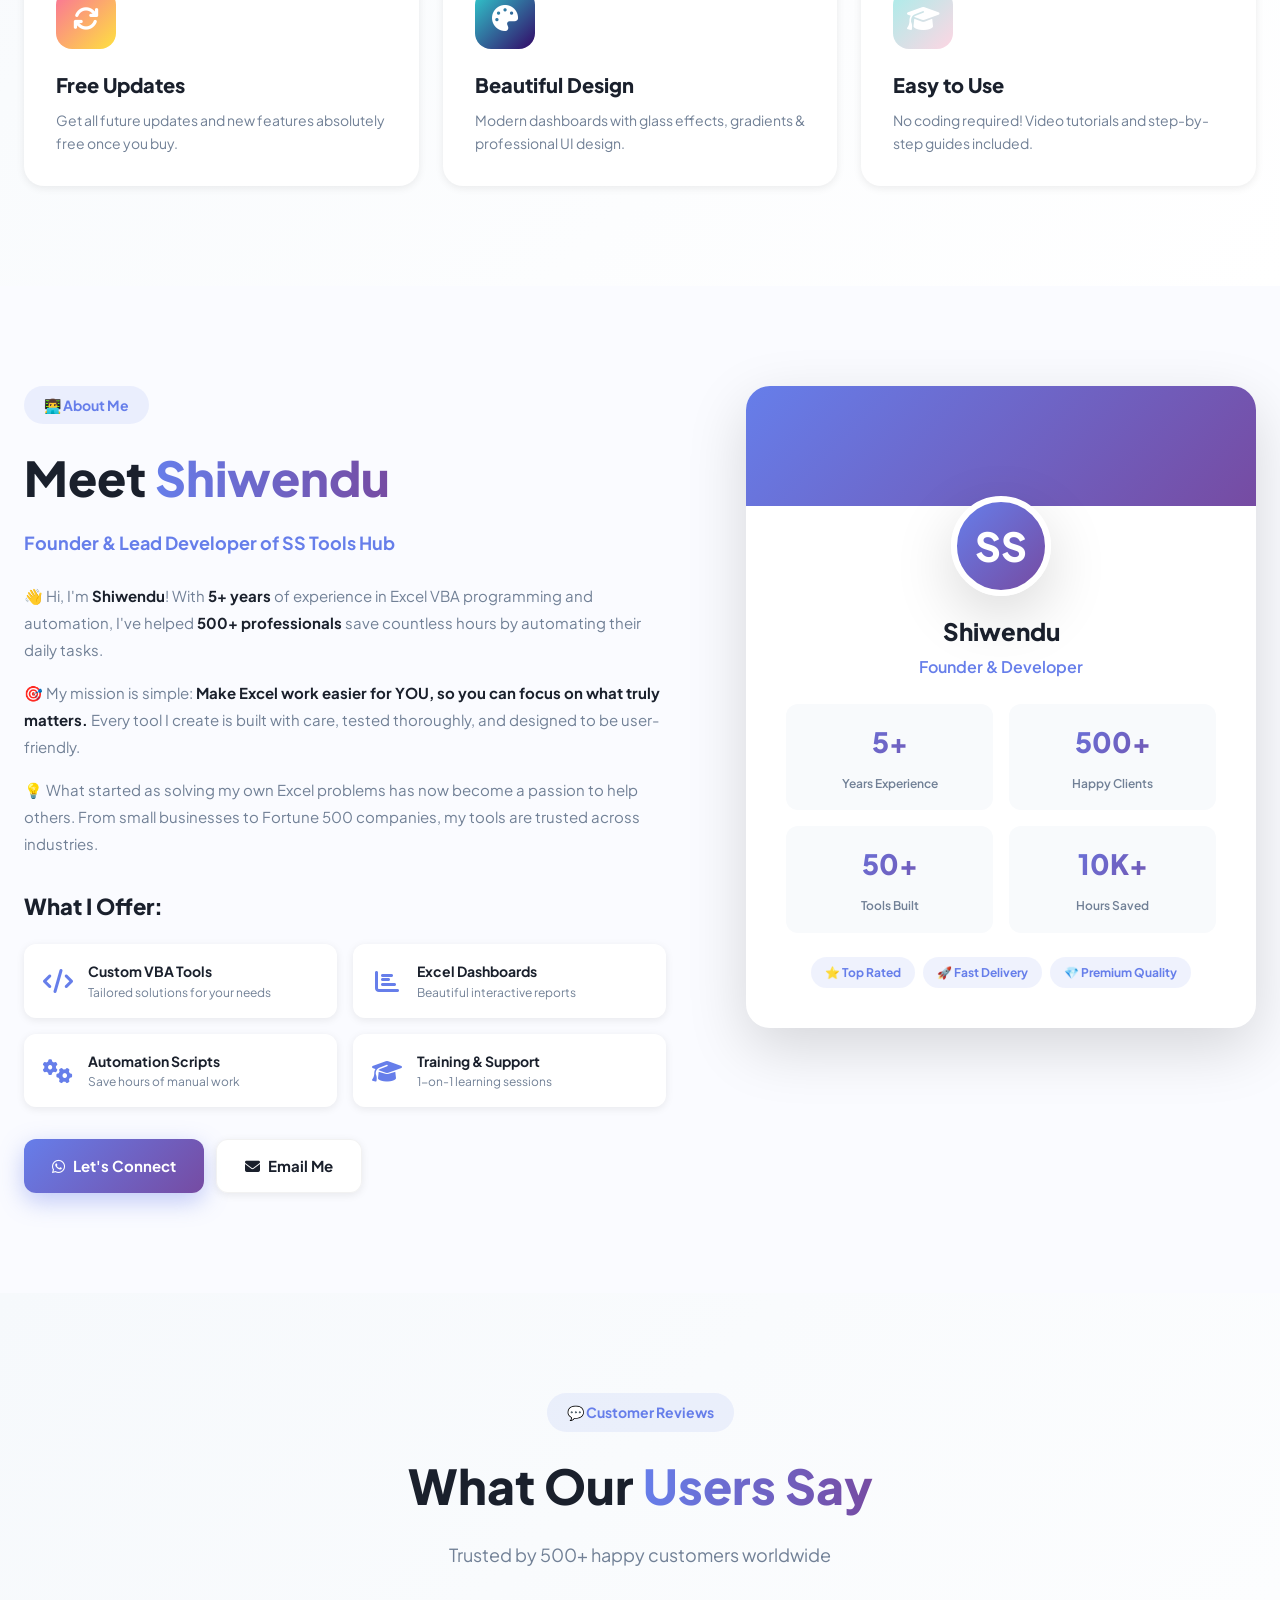
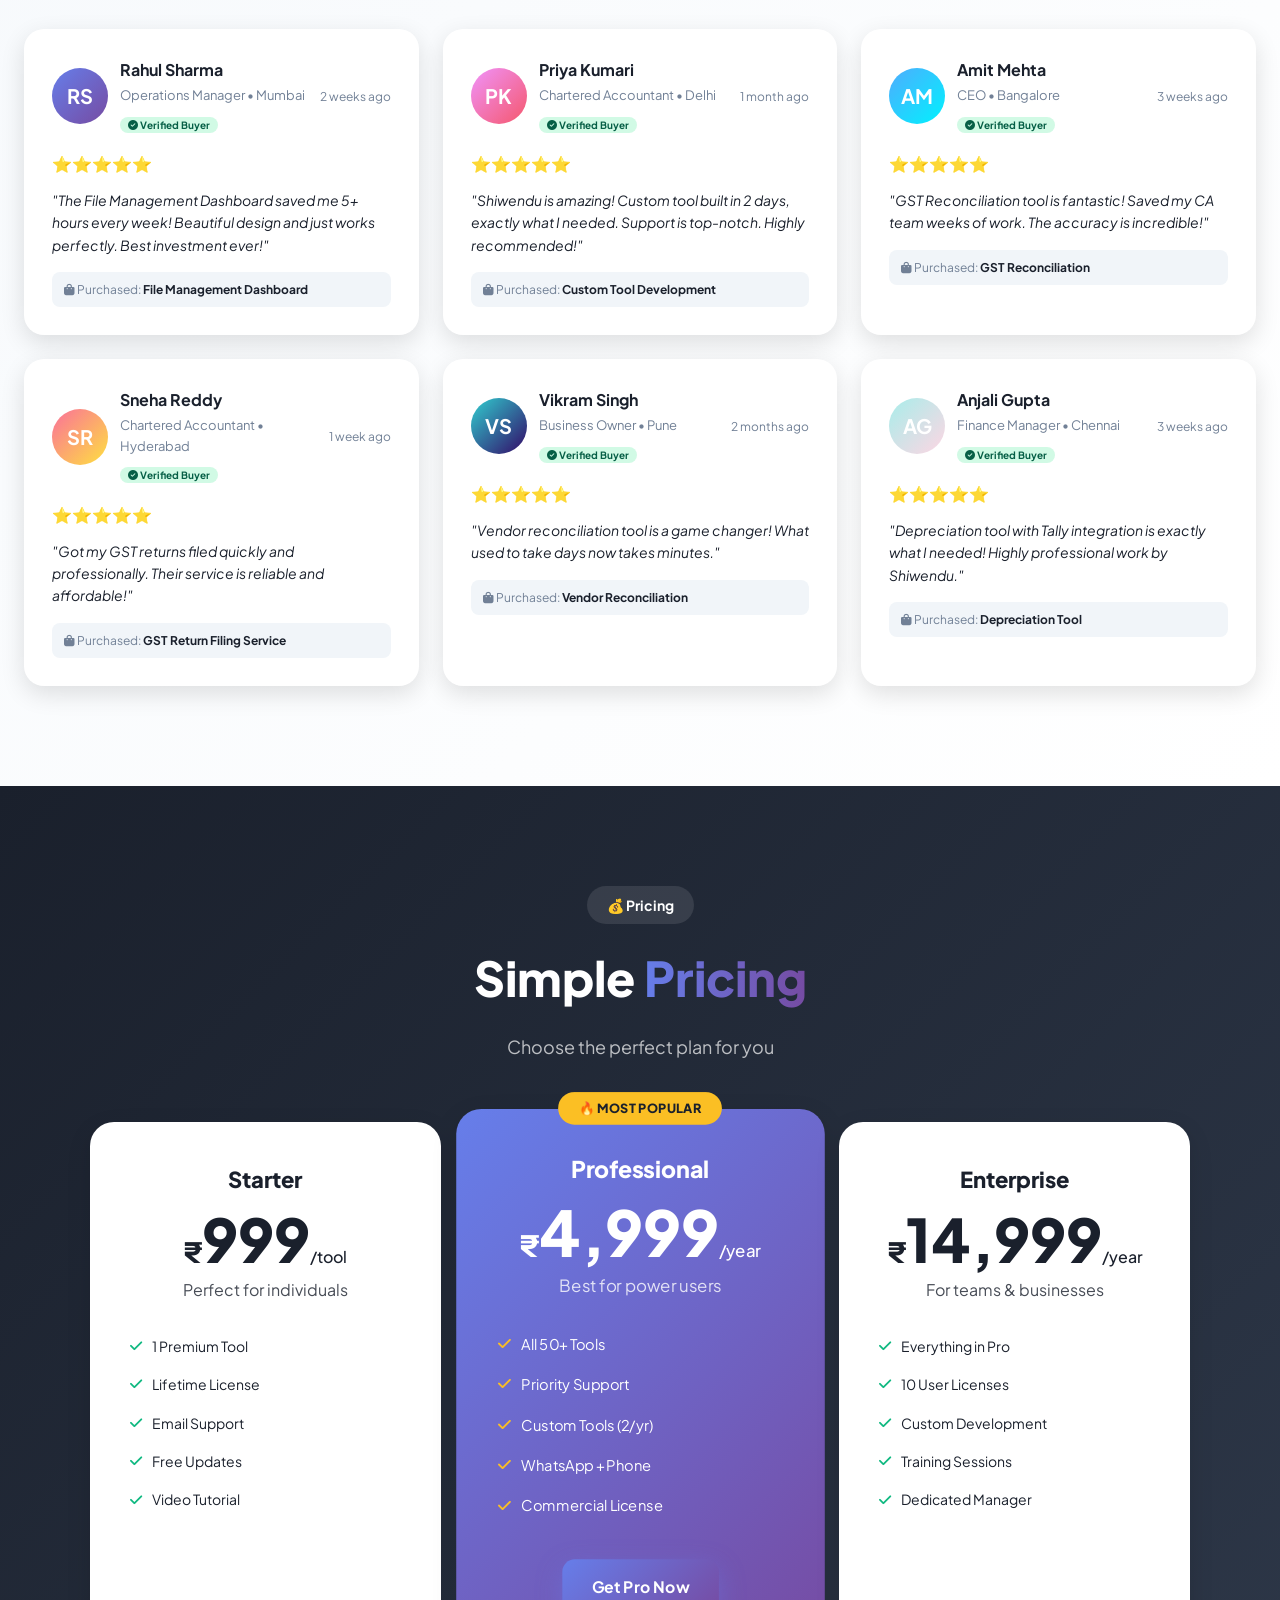
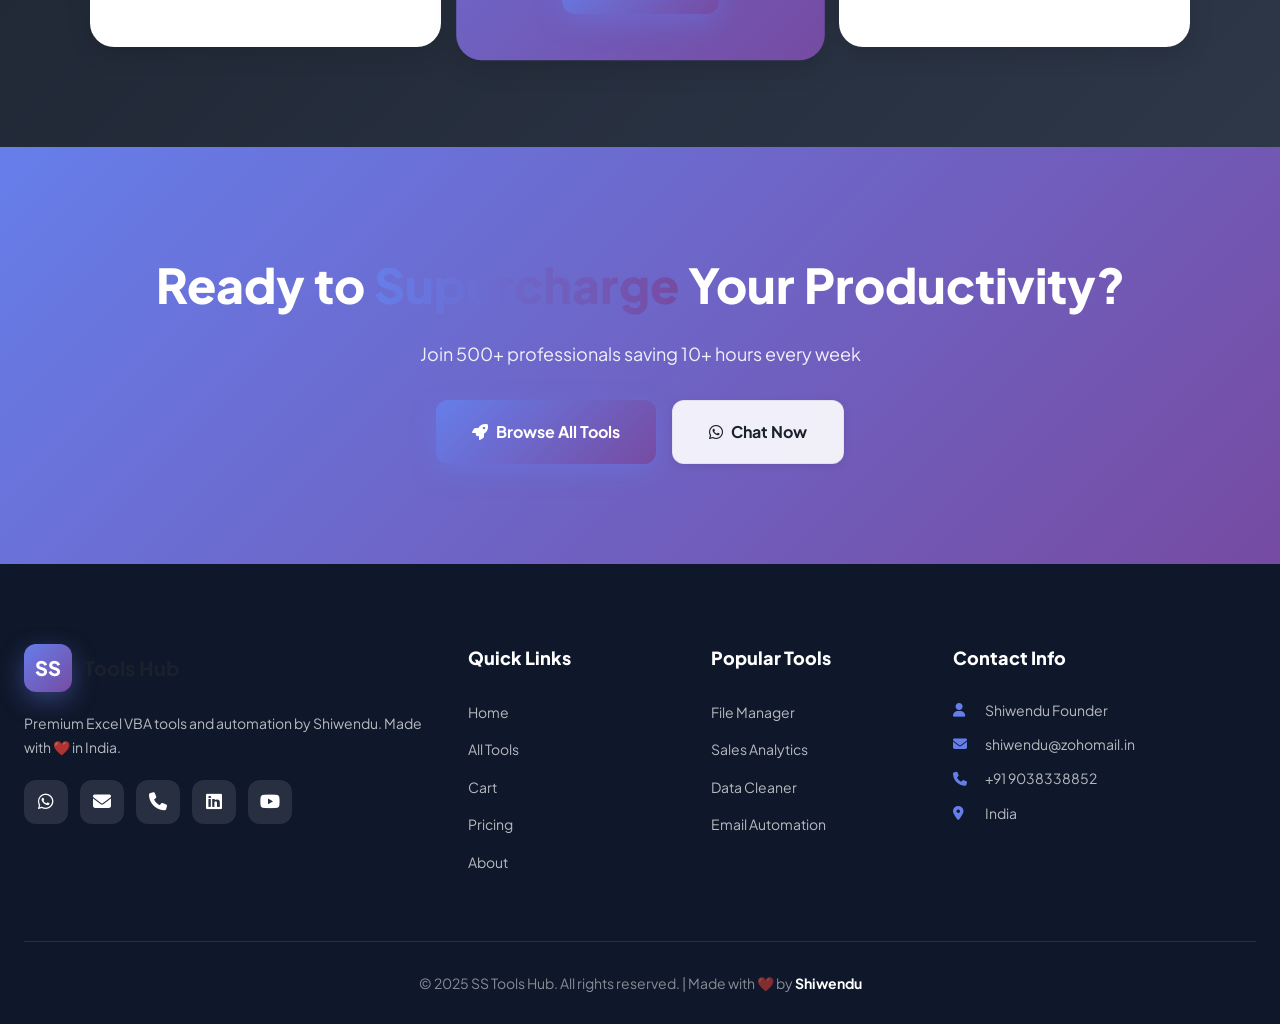
==== commit 79c86a78: "Update index.html" ====
--- a/index.html
+++ b/index.html
@@ -184,12 +184,12 @@
                 <h3>Starter Bundle</h3>
                 <p>Any 2 Tools</p>
                 <div class="bundle-price">
-                    <span class="bundle-old">₹3,998</span>
-                    <span class="bundle-new">₹3,198</span>
+                    <span class="bundle-old">₹4,998</span>
+                    <span class="bundle-new">₹4,198</span>
                 </div>
                 <ul>
                     <li>✅ Pick any 2 tools</li>
-                    <li>✅ 20% instant discount</li>
+                    <li>✅ 15% instant discount</li>
                     <li>✅ Lifetime updates</li>
                 </ul>
                 <a href="tools.html" class="btn btn-outline">Select Tools</a>
@@ -206,7 +206,7 @@
                 </div>
                 <ul>
                     <li>✅ Pick any 3 tools</li>
-                    <li>✅ 30% instant discount</li>
+                    <li>✅ 25% instant discount</li>
                     <li>✅ Priority support</li>
                     <li>✅ Free customization</li>
                 </ul>
